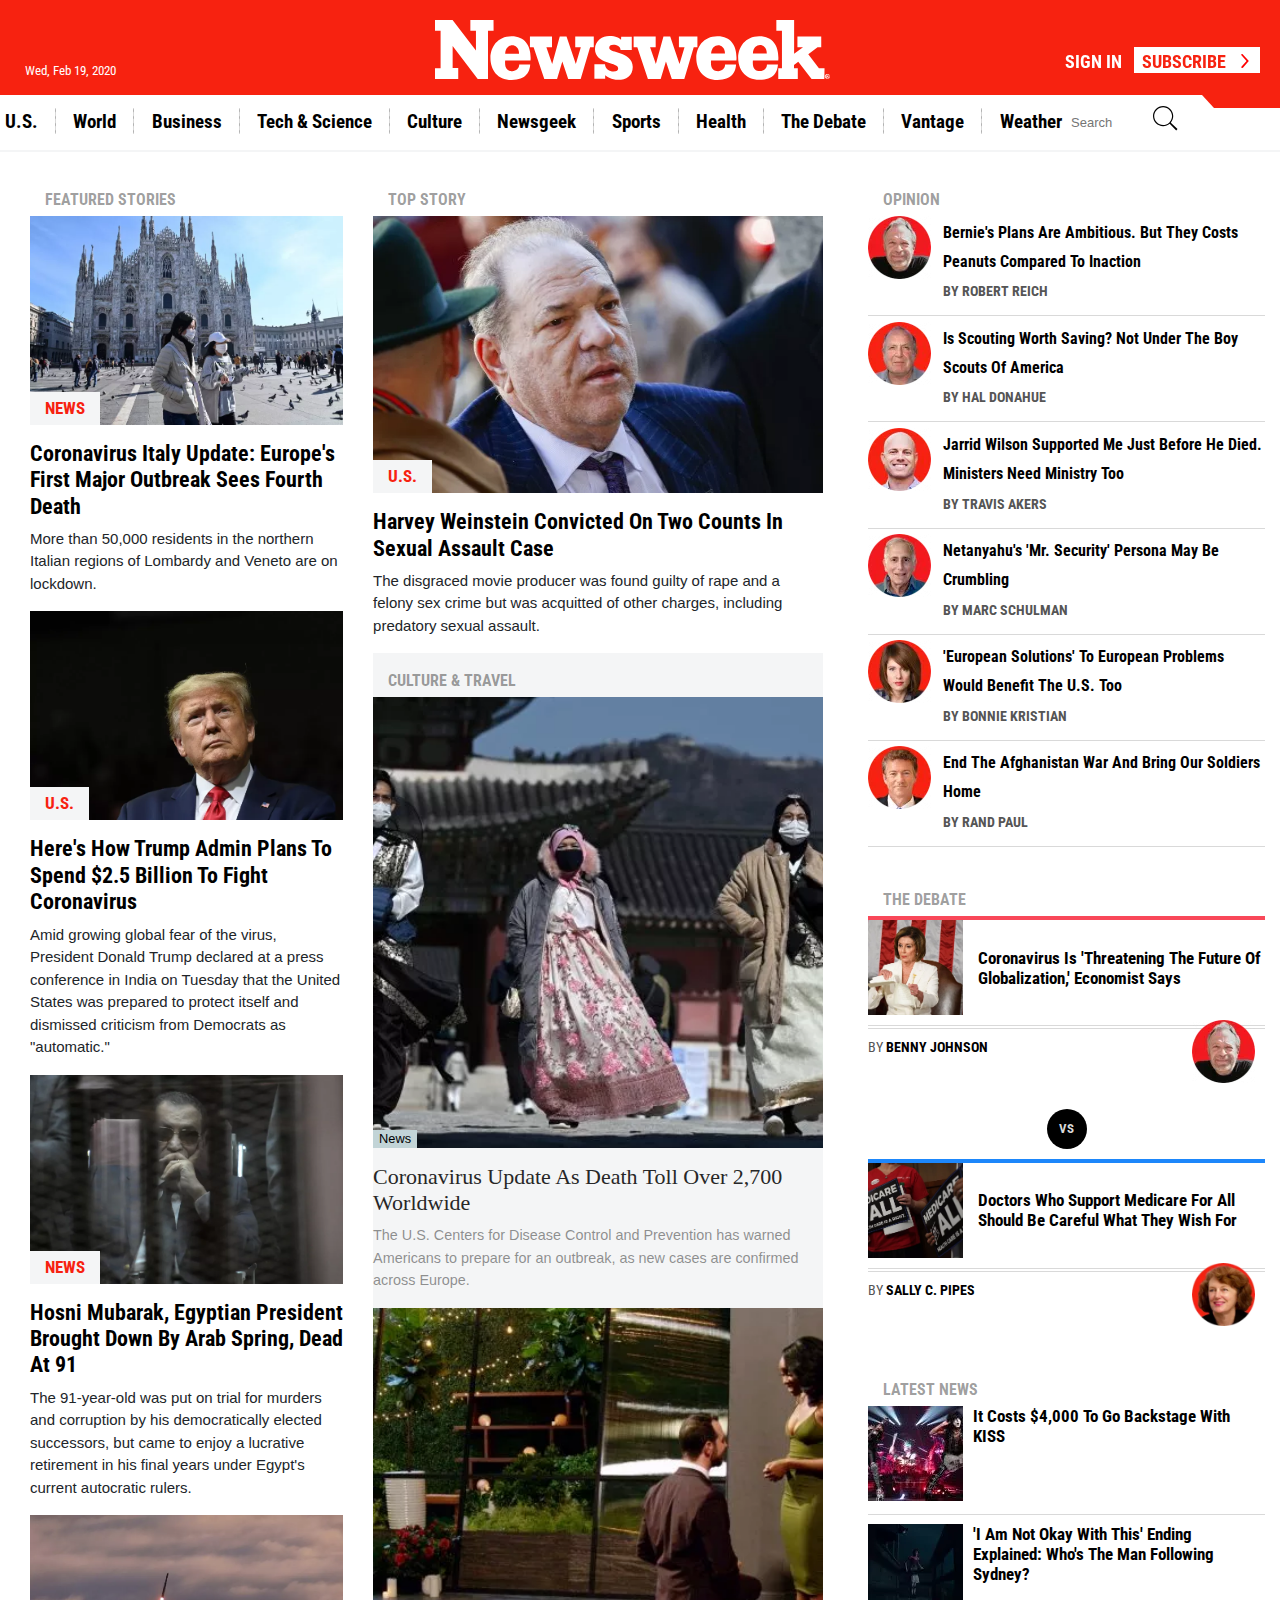
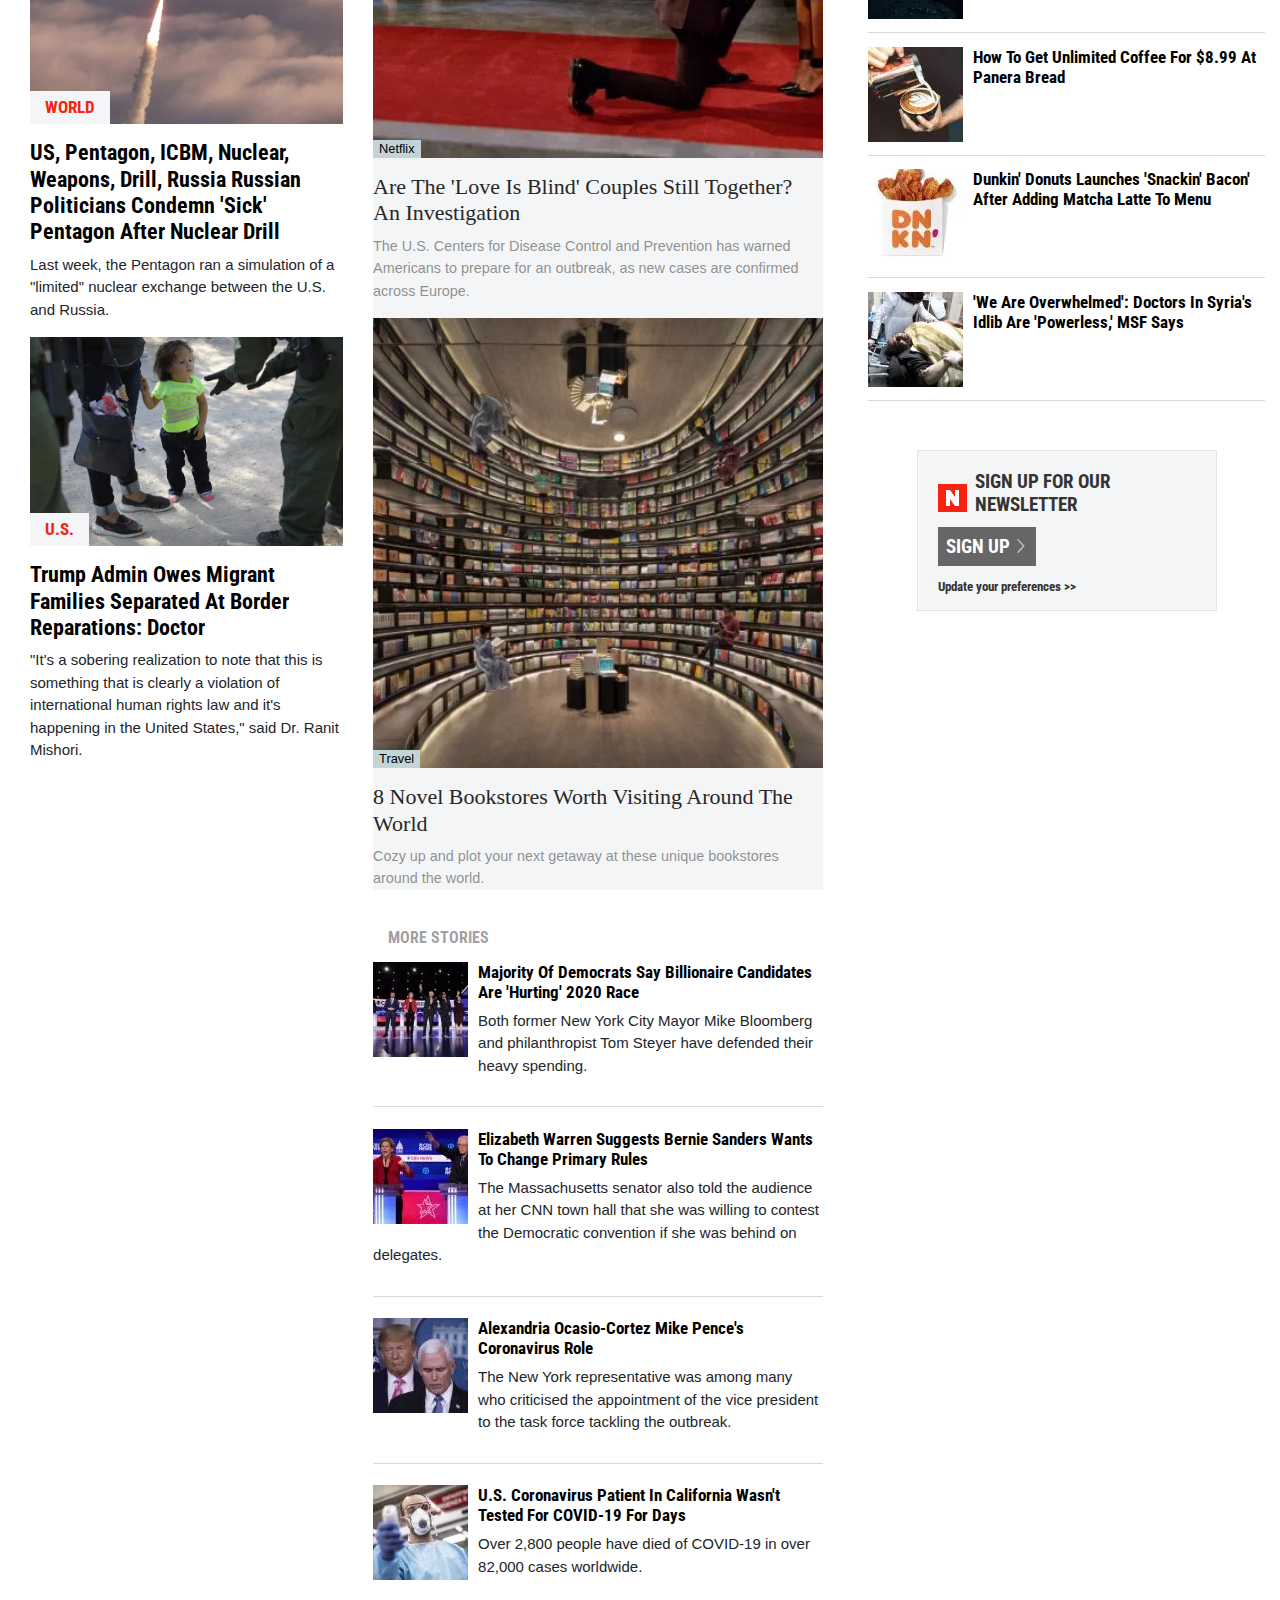
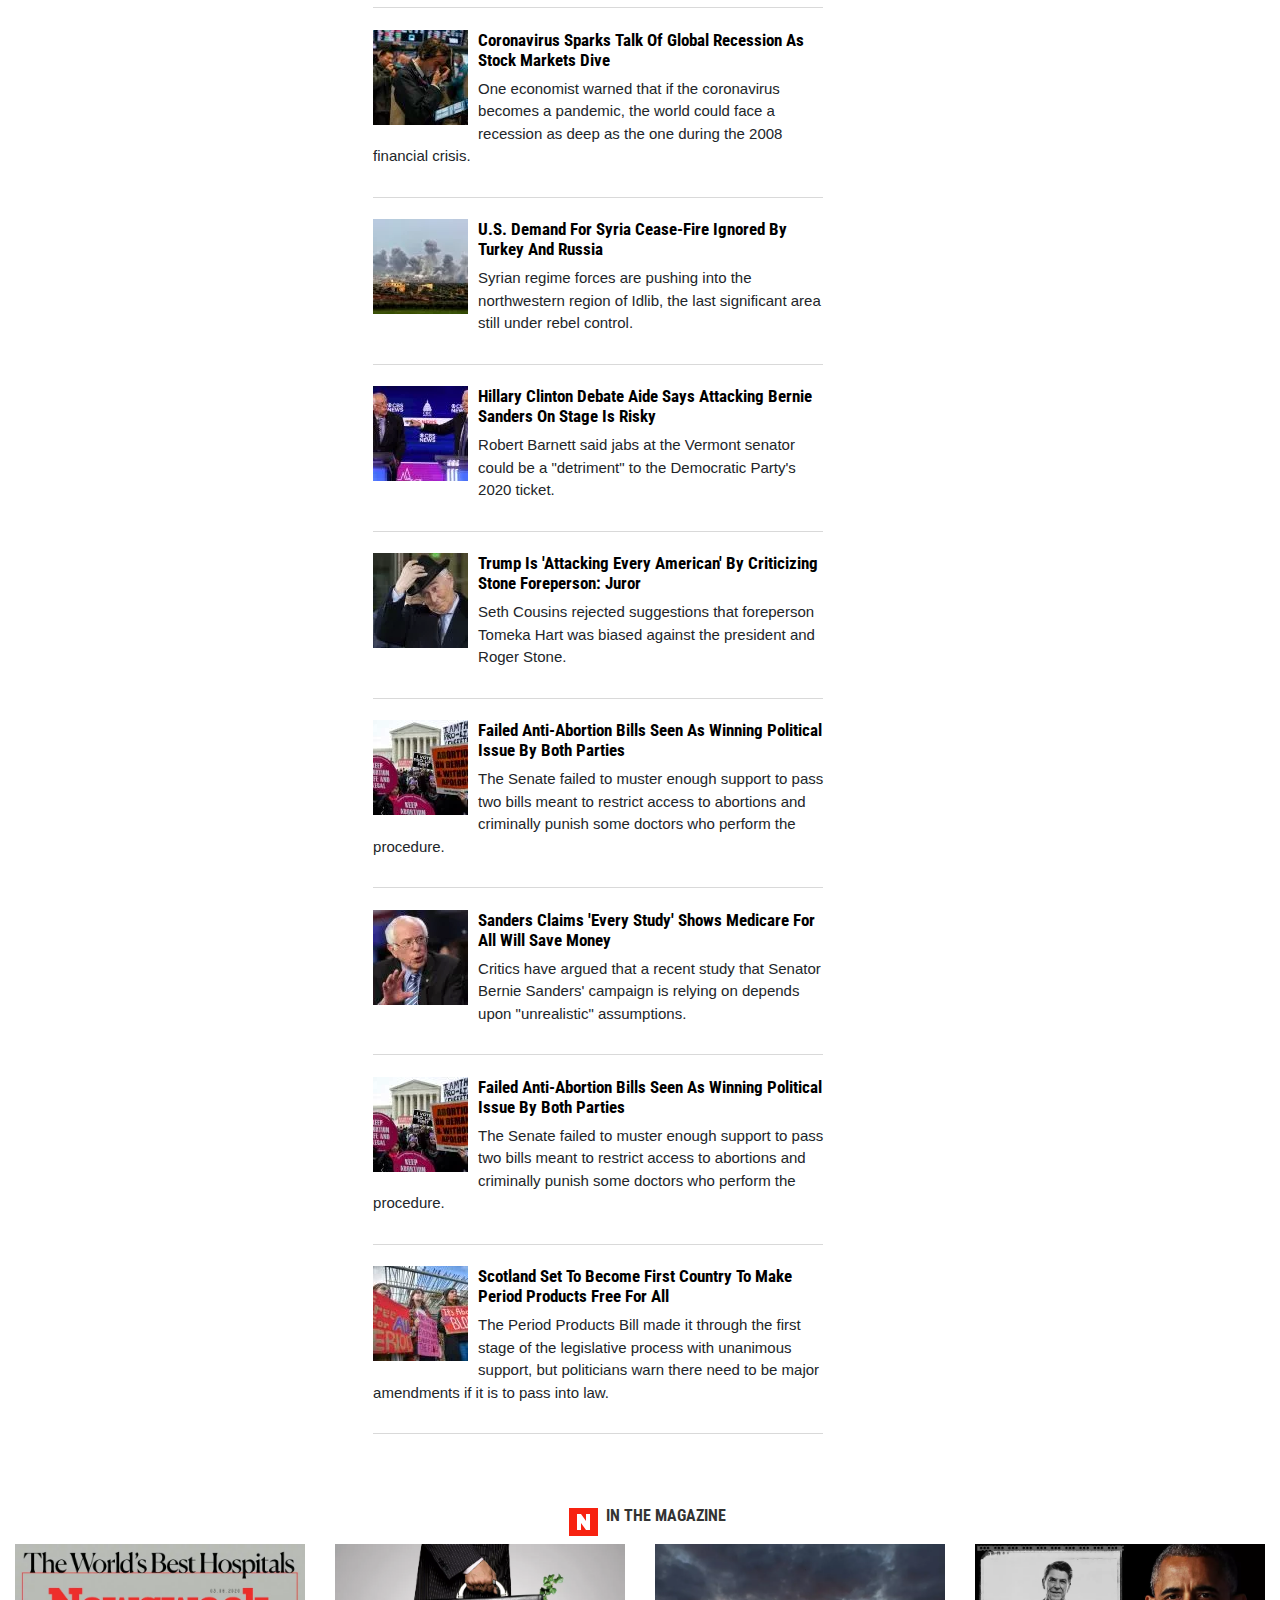
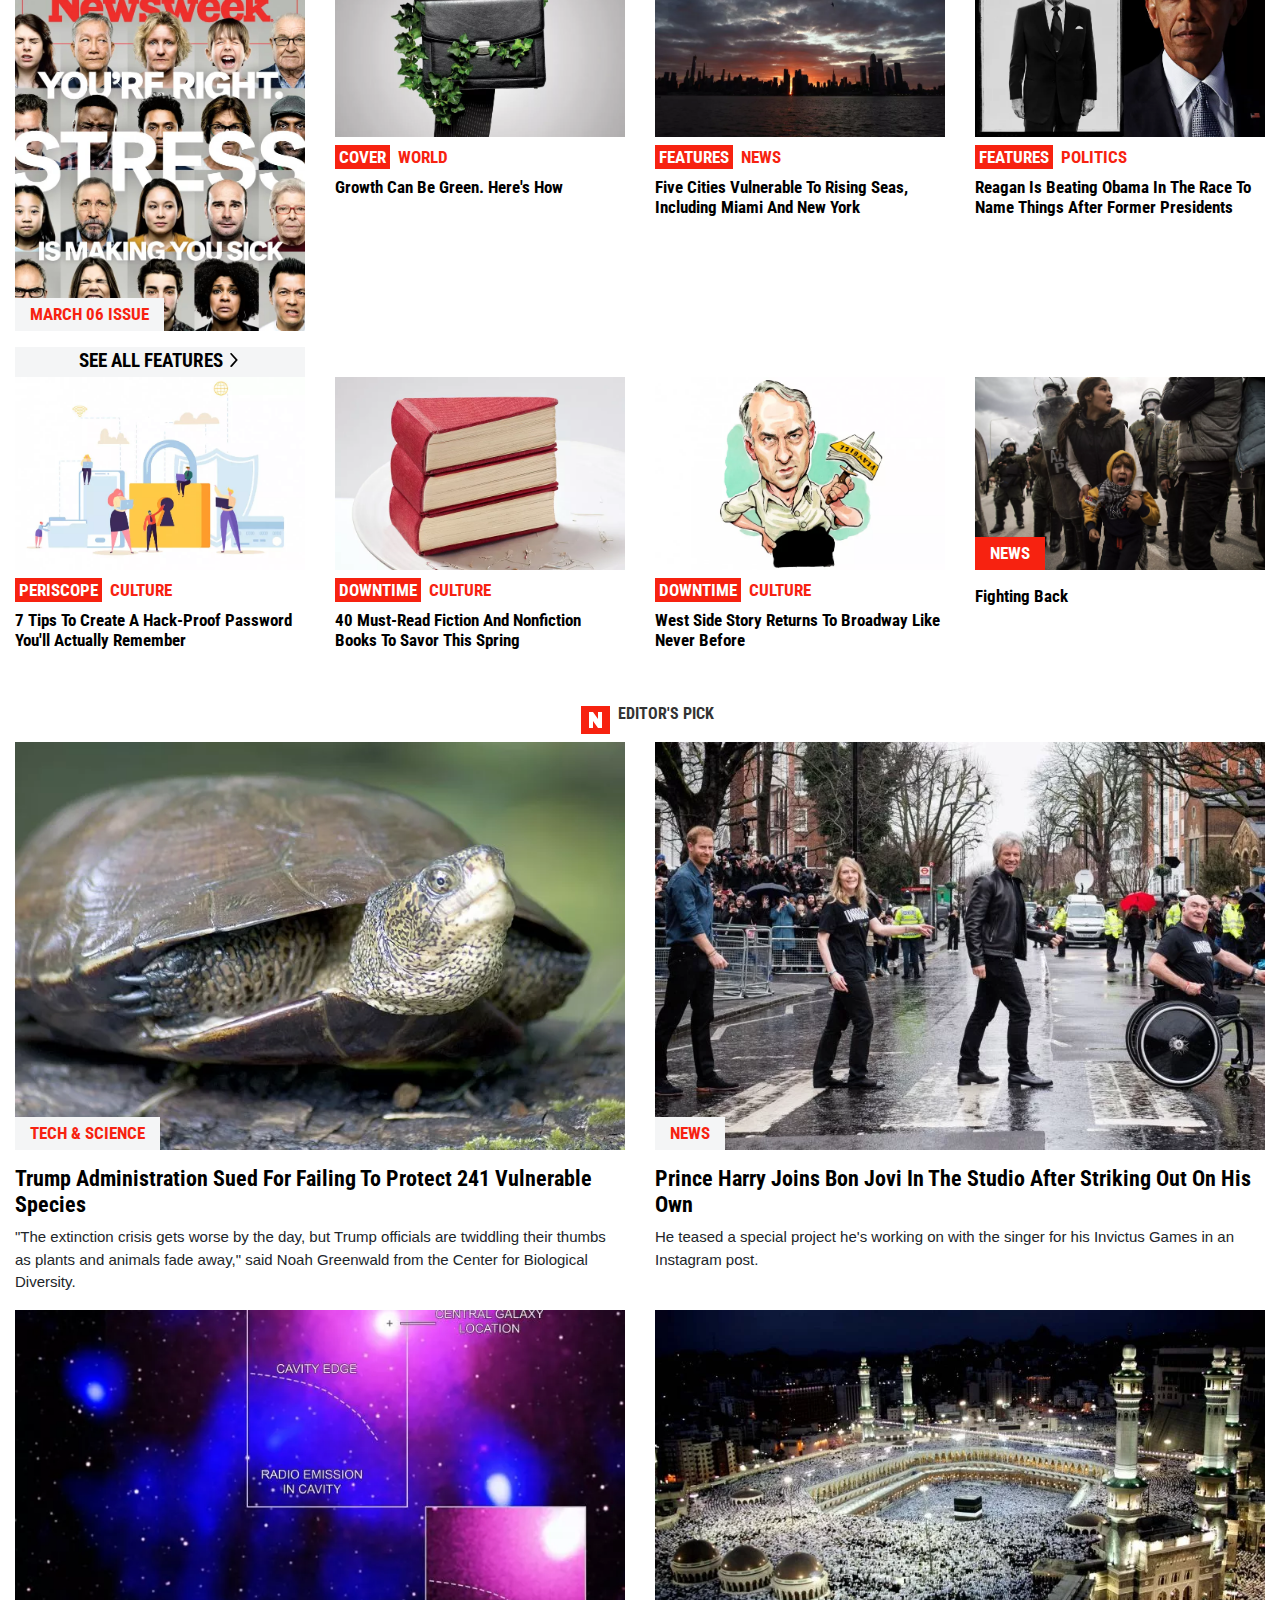
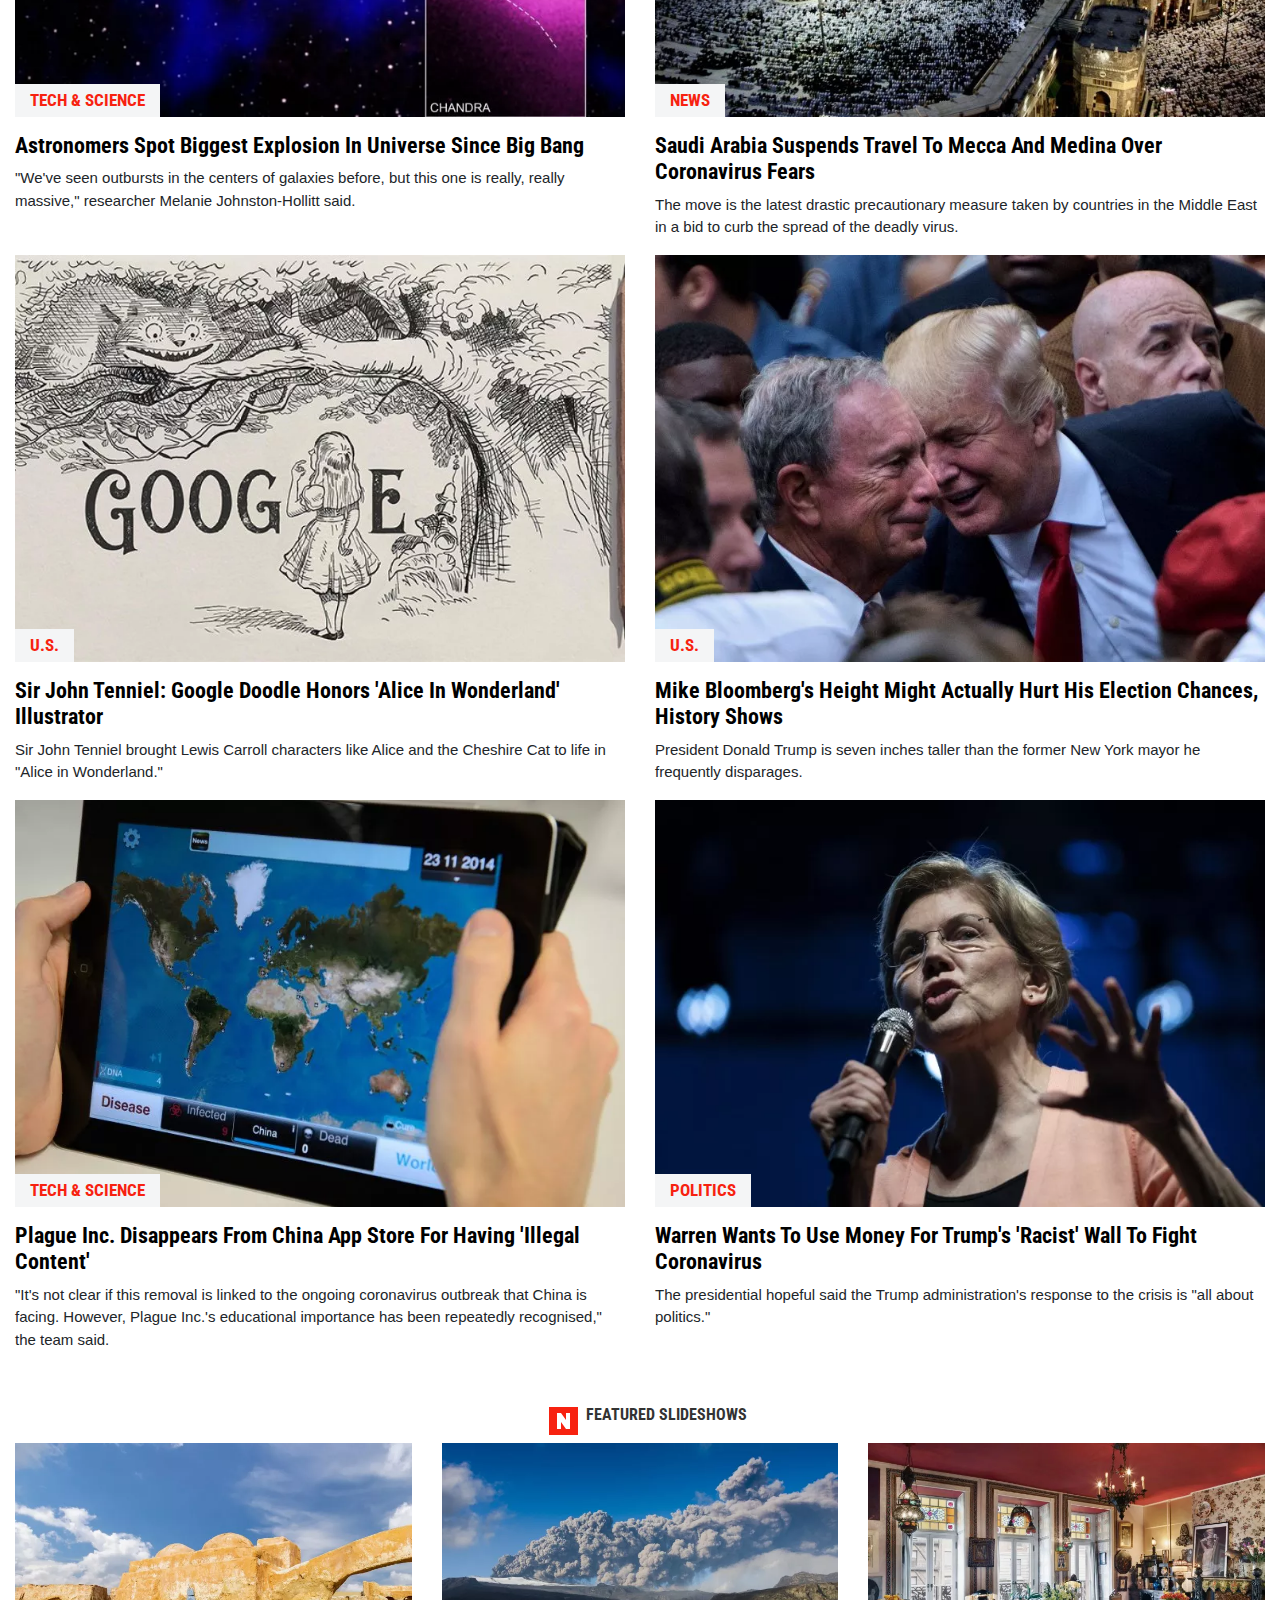
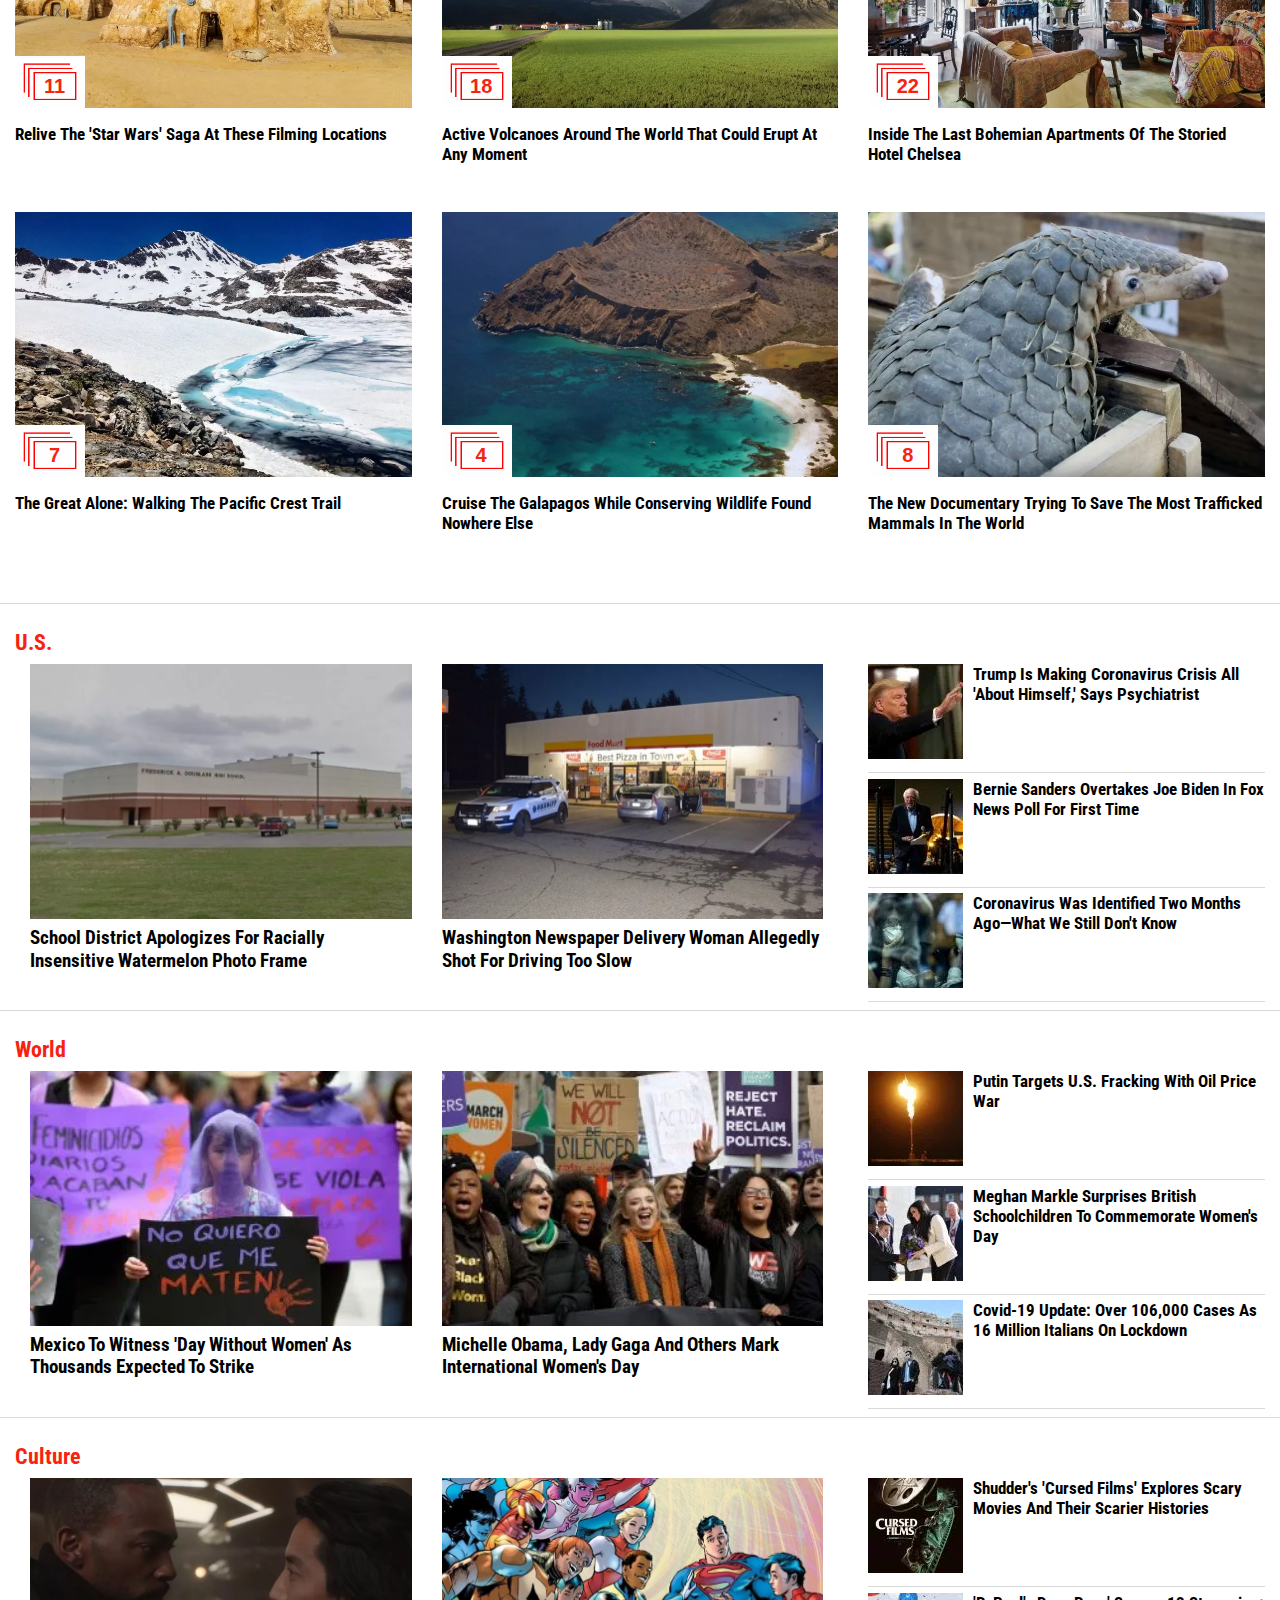
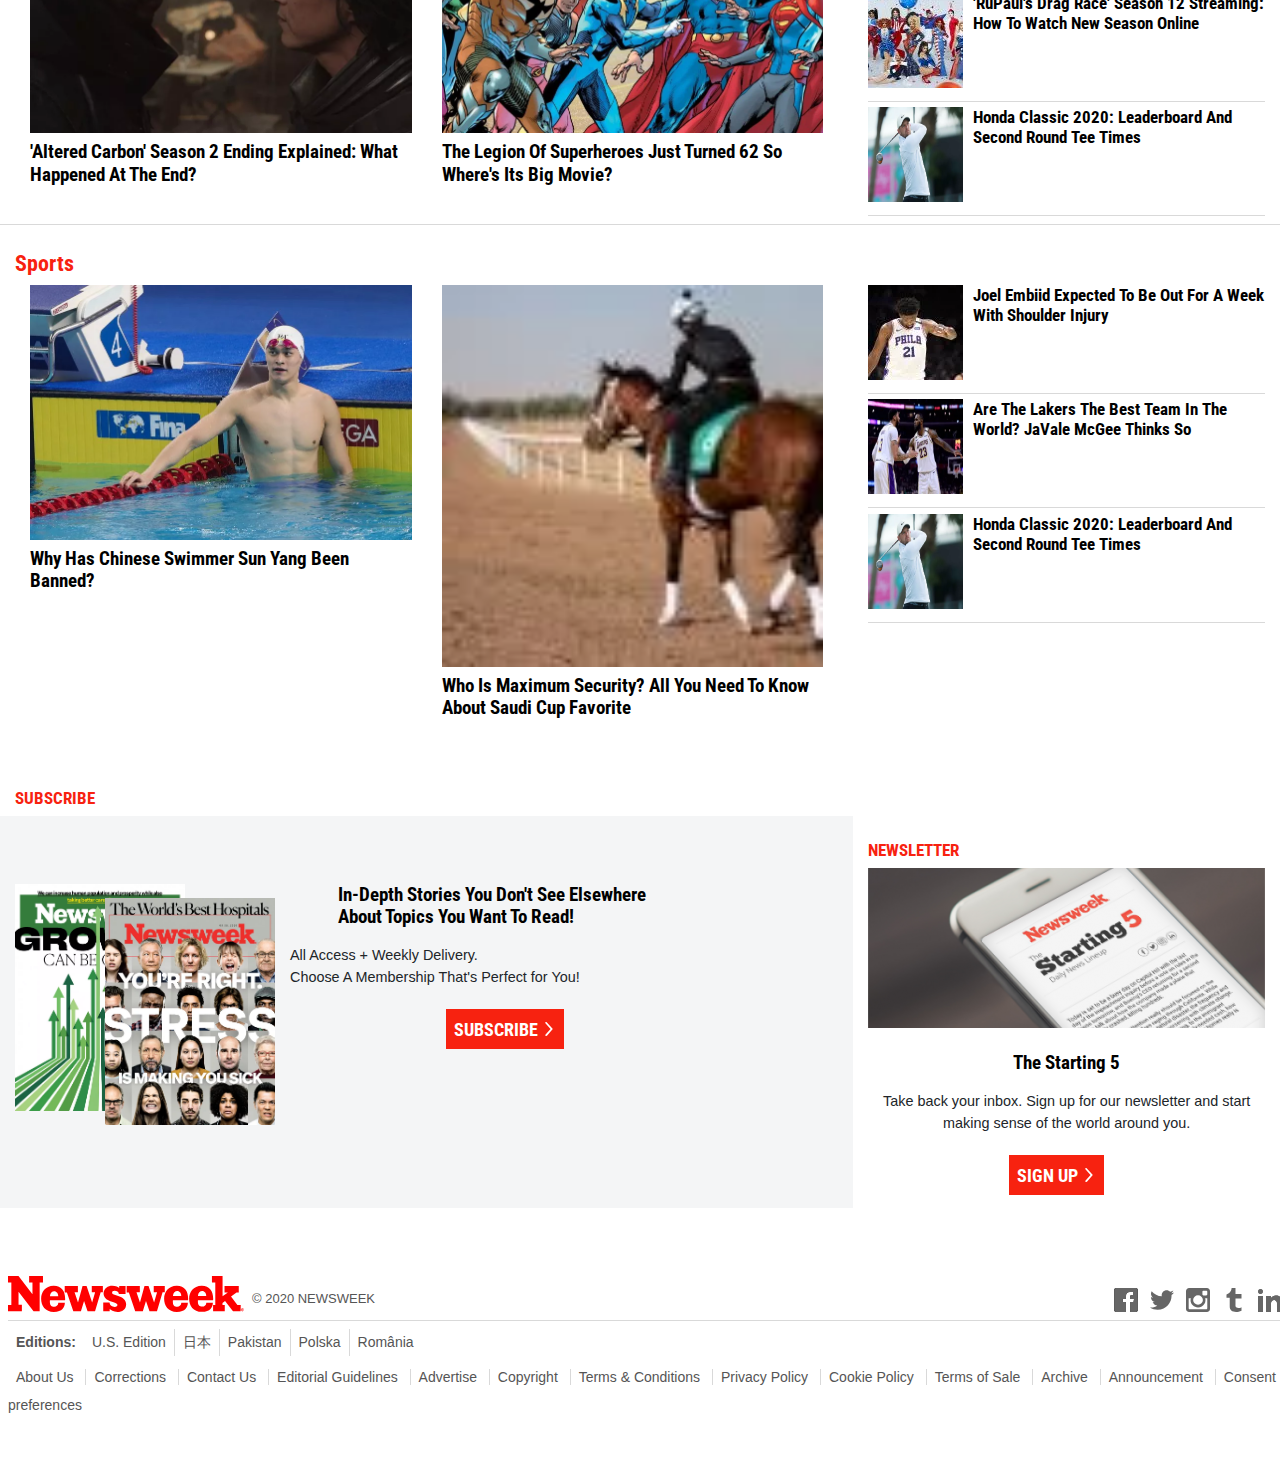
==== index.html @ 1303653c "more layout responsiveness for subscribe" ====
<!DOCTYPE html>
<html lang="en">
	<head>
		<link
			rel="stylesheet"
			href="https://stackpath.bootstrapcdn.com/bootstrap/4.3.1/css/bootstrap.min.css"
			integrity="sha384-ggOyR0iXCbMQv3Xipma34MD+dH/1fQ784/j6cY/iJTQUOhcWr7x9JvoRxT2MZw1T"
			crossorigin="anonymous"
		/>
		<link
			href="https://fonts.googleapis.com/css?family=Lora&display=swap"
			rel="stylesheet"
		/>
		<link
			href="https://fonts.googleapis.com/css?family=Roboto+Condensed:400,700&display=swap"
			rel="stylesheet"
		/>
		<link rel="stylesheet" href="./style.css" />
		<script
			src="https://code.jquery.com/jquery-3.2.1.slim.min.js"
			integrity="sha384-KJ3o2DKtIkvYIK3UENzmM7KCkRr/rE9/Qpg6aAZGJwFDMVNA/GpGFF93hXpG5KkN"
			crossorigin="anonymous"
		></script>
		<script
			src="https://cdnjs.cloudflare.com/ajax/libs/popper.js/1.12.9/umd/popper.min.js"
			integrity="sha384-ApNbgh9B+Y1QKtv3Rn7W3mgPxhU9K/ScQsAP7hUibX39j7fakFPskvXusvfa0b4Q"
			crossorigin="anonymous"
		></script>
		<script
			src="https://maxcdn.bootstrapcdn.com/bootstrap/4.0.0/js/bootstrap.min.js"
			integrity="sha384-JZR6Spejh4U02d8jOt6vLEHfe/JQGiRRSQQxSfFWpi1MquVdAyjUar5+76PVCmYl"
			crossorigin="anonymous"
		></script>
		<link
			rel="stylesheet"
			href="https://use.fontawesome.com/releases/v5.1.0/css/all.css"
			integrity="sha384-lKuwvrZot6UHsBSfcMvOkWwlCMgc0TaWr+30HWe3a4ltaBwTZhyTEggF5tJv8tbt"
			crossorigin="anonymous"
		/>
		<meta charset="UTF-8" />
		<meta name="viewport" content="width=device-width, initial-scale=1.0" />
		<title>Newsweek</title>
	</head>

	<body>
		<div class="wrapper position-relative d-block;">
			<!-- @navbar -->
			<div
				class="header-top container-fluid mx-auto sticky-top bg-red justify-space-between row"
			>
				<!-- Date -->
				<div
					class="date white roboto not-bold align-self-end col-lg-3 d-lg-block"
				>
					Wed, Feb 19, 2020
				</div>
				<!-- Logo -->
				<div
					class="logo-wrapper d-flex pl-0 justify-content-lg-center col-4 col-lg-6"
				>
					<a href="#" class="brand"
						><img class="logo " src="./resources/newsweek-vector-logo.svg"
					/></a>
				</div>
				<!-- @right-buttons-nav-->
				<div
					class="right-buttons-nav title black d-flex align-self-end justify-content-end col-8 col-lg-3"
				>
					<!-- Sign In -->
					<a href="" class="sign-in mr-1 white white-on-hover">Sign In</a>
					<!-- Subscribe -->
					<a href="" class="subscribe red red-on-hover bg-white"
						>Subscribe
						<span class="arrow a-red align-self-center ml-2"></span>
					</a>
					<!-- Hamburger Button -->
					<button
						class="navbar-toggler d-lg-none"
						type="button"
						data-toggle="collapse"
						data-target="#navbarCollapse"
						aria-expanded="false"
						aria-label="Toggle navigation"
					>
						<span class="navbar-toggler-icon" alt="Menu"></span>
					</button>
				</div>
			</div>
			<!-- @header-bottom -->
			<nav
				id="header-bottom"
				class="navbar d-lg-sticky py-2 px-0 navbar-expand-lg "
			>
				<!-- @nav-link -->
				<div
					class="nav-links collapse navbar-collapse ml-auto"
					id="navbarCollapse"
				>
					<form class="search-bar order-lg-2" action="#">
						<input id="search" placeholder="Search" type="search" name="" />
						<label
							class="search-icon align-self-center"
							placeholder="Search"
							for="search"
						></label>
					</form>

					<div
						class="navbar-nav bg-white justify-content-between mt-lg-0 col-10 d-flex "
					>
						<div class="nav-item d-flex">
							<a href="#" class="nav-link black">U.S.</a>
						</div>
						<span class="divisor"></span>
						<div class="nav-item d-flex">
							<a href="#" class="nav-link black">World </a>
						</div>
						<span class="divisor"></span>
						<div class="nav-item d-flex">
							<a href="#" class="nav-link black">Business </a>
						</div>
						<span class="divisor"></span>
						<div class="nav-item d-flex">
							<a href="#" class="nav-link black">Tech & Science </a>
						</div>
						<span class="divisor"></span>
						<div class="nav-item d-flex">
							<a href="#" class="nav-link black">Culture </a>
						</div>
						<span class="divisor"></span>
						<div class="nav-item d-flex">
							<a href="#" class="nav-link black">Newsgeek </a>
						</div>
						<span class="divisor"></span>
						<div class="nav-item d-flex">
							<a href="#" class="nav-link black">Sports </a>
						</div>
						<span class="divisor"></span>
						<div class="nav-item d-flex">
							<a href="#" class="nav-link black">Health </a>
						</div>
						<span class="divisor"></span>
						<div class="nav-item d-flex">
							<a href="#" class="nav-link black">The Debate </a>
						</div>
						<span class="divisor"></span>
						<div class="nav-item d-flex">
							<a href="#" class="nav-link black">Vantage </a>
						</div>
						<span class="divisor"></span>
						<div class="nav-item d-flex">
							<a href="#" class="nav-link black">Weather</a>
						</div>
						<span class="divisor d-lg-none"></span>
					</div>
				</div>
			</nav>

			<!-- @Content -->
			<div class="content-top">
				<div class="row position-relative ">
					<div class="column-A col-md-12 col-lg-8">
						<div class="row row-left">
							<section class="column column-A1 order-2 col-md-7">
								<h1 class="section-name mdGray">Top Story</h1>
								<article class=" position-md-relative">
									<figure class="article-img-wrapper">
										<a href="#">
											<img
												class="article-img"
												src="./resources/harvey-weinstein.webp"
												alt="Harvey convicted"
											/>
											<span class="in- tag red">U.S.</span>
										</a>
									</figure>
									<div class="article-body">
										<a href="#"
											><h5 class="title black und-red-on-hover">
												Harvey Weinstein Convicted on Two Counts in Sexual
												Assault Case
											</h5></a
										>
										<p class="summary">
											The disgraced movie producer was found guilty of rape and
											a felony sex crime but was acquitted of other charges,
											including predatory sexual assault.
										</p>
									</div>
								</article>

								<article class="pd-0 sml-article d-sm-none py-2">
									<a href="#"
										><img
											src="./resources/chinese-children.webp"
											alt="Chinese Children"
											class="article-img-sml"
									/></a>
									<a href="#">
										<h5 class="title und-red-on-hover black title-sml">
											Coronavirus Is 'Threatening the Future of Globalization,'
											Economist Says
										</h5>
									</a>
									<p class="summary">
										Imports to Korea from China have had the biggest fall since
										the Asia financial crisis in 1999, with China's GDP set to
										plummet this year.
									</p>
								</article>
								<!-- @Culture & Travel -->
								<section class="column culture-travel">
									<h1 class="section-name mdGray">Culture & Travel</h1>
									<article class=" order-md-2">
										<figure class="article-img-wrapper">
											<a href="#">
												<img
													class="article-img"
													src="./resources/gyeongbokgung-palace-seoul-south-korea-feb-2020.webp"
												/>
												<span class="in- tag">News</span></a
											>
										</figure>
										<div class="article-body">
											<a href="#">
												<h5 class="title">
													Coronavirus Update as Death Toll Over 2,700 Worldwide
												</h5>
											</a>
											<p class="summary">
												The U.S. Centers for Disease Control and Prevention has
												warned Americans to prepare for an outbreak, as new
												cases are confirmed across Europe.
											</p>
										</div>
									</article>
									<article class=" order-md-2">
										<figure class="article-img-wrapper">
											<a href="#">
												<img
													class="article-img"
													src="./resources/love-blind-netflix.webp"
												/>
												<span class="in- tag">Netflix</span></a
											>
										</figure>
										<div class="article-body">
											<a href="#">
												<h5 class="title">
													Are the 'Love Is Blind' Couples Still Together? An
													Investigation
												</h5>
											</a>
											<p class="summary">
												The U.S. Centers for Disease Control and Prevention has
												warned Americans to prepare for an outbreak, as new
												cases are confirmed across Europe.
											</p>
										</div>
									</article>
									<article class=" order-md-2">
										<figure class="article-img-wrapper">
											<a href="#">
												<img
													class="article-img"
													src="./resources/cul-map-bookstores-banner.webp"
												/>
												<span class="in- tag">Travel</span></a
											>
										</figure>
										<div class="article-body">
											<a href="#">
												<h5 class="title">
													8 Novel Bookstores Worth Visiting Around the World
												</h5>
											</a>
											<p class="summary">
												Cozy up and plot your next getaway at these unique
												bookstores around the world.
											</p>
										</div>
									</article>
								</section>
								<section class="column more-stories">
									<h1 class="section-name mdGray">More Stories</h1>
									<article class="pd-0 sml-article order-md-2 py-2">
										<a href="#"
											><img
												src="./resources/democratic-debate-south-carolina-2020-election.webp"
												alt="Billionaire Candidates"
												class="article-img-sml"
										/></a>
										<a href="#">
											<h5 class="title black und-red-on-hover title-sml">
												Majority Of Democrats Say Billionaire Candidates Are
												'Hurting' 2020 Race
											</h5>
										</a>
										<p class="summary">
											Both former New York City Mayor Mike Bloomberg and
											philanthropist Tom Steyer have defended their heavy
											spending.
										</p>
									</article>
									<article class="pd-0 sml-article order-md-2 py-2">
										<a href="#"
											><img
												src="./resources/sen-elizabeth-warren-bernie-sanders.webp"
												alt="Elizabeth Warren"
												class="article-img-sml"
										/></a>
										<a href="#">
											<h5 class="title black und-red-on-hover title-sml">
												Elizabeth Warren Suggests Bernie Sanders Wants to Change
												Primary Rules
											</h5>
										</a>
										<p class="summary">
											The Massachusetts senator also told the audience at her
											CNN town hall that she was willing to contest the
											Democratic convention if she was behind on delegates.
										</p>
									</article>
									<article class="pd-0 sml-article order-md-2 py-2">
										<a href="#"
											><img
												src="./resources/vice-president-mike-pence-trump.webp"
												alt="Vice president"
												class="article-img-sml"
										/></a>
										<a href="#">
											<h5 class="title black und-red-on-hover title-sml">
												Alexandria Ocasio-Cortez Mike Pence's Coronavirus Role
											</h5>
										</a>
										<p class="summary">
											The New York representative was among many who criticised
											the appointment of the vice president to the task force
											tackling the outbreak.
										</p>
									</article>
									<article class="pd-0 sml-article order-md-2 py-2">
										<a href="#"
											><img
												src="./resources/coronavirus-covid-19-italy-turin-getty.webp"
												alt="Man in mask"
												class="article-img-sml"
										/></a>
										<a href="#">
											<h5 class="title black und-red-on-hover title-sml">
												U.S. Coronavirus Patient in California Wasn't Tested for
												COVID-19 for Days
											</h5>
										</a>
										<p class="summary">
											Over 2,800 people have died of COVID-19 in over 82,000
											cases worldwide.
										</p>
									</article>
									<article class="pd-0 sml-article order-md-2 py-2">
										<a href="#"
											><img
												src="./resources/coronavirus-stock-markets-recession-economy-china-crisis.webp"
												alt="Stock Market"
												class="article-img-sml"
										/></a>
										<a href="#">
											<h5 class="title black und-red-on-hover title-sml">
												Coronavirus Sparks Talk of Global Recession as Stock
												Markets Dive
											</h5>
										</a>
										<p class="summary">
											One economist warned that if the coronavirus becomes a
											pandemic, the world could face a recession as deep as the
											one during the 2008 financial crisis.
										</p>
									</article>
									<article class="pd-0 sml-article order-md-2 py-2">
										<a href="#"
											><img
												src="./resources/idlib-syria-russia-us-turkey-ceasefire.webp"
												alt="Vice president"
												class="article-img-sml"
										/></a>
										<a href="#">
											<h5 class="title black und-red-on-hover title-sml">
												U.S. Demand for Syria Cease-Fire Ignored by Turkey and
												Russia
											</h5>
										</a>
										<p class="summary">
											Syrian regime forces are pushing into the northwestern
											region of Idlib, the last significant area still under
											rebel control.
										</p>
									</article>
									<article class="pd-0 sml-article order-md-2 py-2">
										<a href="#"
											><img
												src="./resources/bernie-sanders-joe-biden-debate.webp"
												alt="Bernie Sanders debate"
												class="article-img-sml"
										/></a>
										<a href="#">
											<h5 class="title black und-red-on-hover title-sml">
												Hillary Clinton Debate Aide Says Attacking Bernie
												Sanders on Stage Is Risky
											</h5>
										</a>
										<p class="summary">
											Robert Barnett said jabs at the Vermont senator could be a
											"detriment" to the Democratic Party's 2020 ticket.
										</p>
									</article>
									<article class="sml-article py-2">
										<a href="#"
											><img
												src="./resources/roger-stone-donald-trump-jury-foreperson.webp"
												alt="Roger Stone"
												class="article-img-sml"
										/></a>
										<a href="#">
											<h5 class="title black und-red-on-hover title-sml">
												Trump Is 'Attacking Every American' by Criticizing Stone
												Foreperson: Juror
											</h5>
										</a>
										<p class="summary">
											Seth Cousins rejected suggestions that foreperson Tomeka
											Hart was biased against the president and Roger Stone.
										</p>
									</article>
									<article class="sml-article order-md-2  py-2">
										<a href="#"
											><img
												src="./resources/abortion-winning-political-issue-democrats-republicans-election.webp"
												alt="Protest"
												class="article-img-sml"
										/></a>
										<a href="#">
											<h5 class="title black und-red-on-hover title-sml">
												Failed Anti-Abortion Bills Seen as Winning Political
												Issue by Both Parties
											</h5>
										</a>
										<p class="summary">
											The Senate failed to muster enough support to pass two
											bills meant to restrict access to abortions and criminally
											punish some doctors who perform the procedure.
										</p>
									</article>
									<article class="sml-article order-md-2  py-2">
										<a href="#"
											><img
												src="./resources/bernie-sanders.webp"
												alt="Bernie Sanders"
												class="article-img-sml"
										/></a>
										<a href="#">
											<h5 class="title black und-red-on-hover title-sml">
												Sanders Claims 'Every Study' Shows Medicare for All Will
												Save Money
											</h5>
										</a>
										<p class="summary">
											Critics have argued that a recent study that Senator
											Bernie Sanders' campaign is relying on depends upon
											"unrealistic" assumptions.
										</p>
									</article>
									<article class="sml-article order-md-2  py-2">
										<a href="#"
											><img
												src="./resources/abortion-winning-political-issue-democrats-republicans-election.webp"
												alt="Protest"
												class="article-img-sml"
										/></a>
										<a href="#">
											<h5 class="title black und-red-on-hover title-sml">
												Failed Anti-Abortion Bills Seen as Winning Political
												Issue by Both Parties
											</h5>
										</a>
										<p class="summary">
											The Senate failed to muster enough support to pass two
											bills meant to restrict access to abortions and criminally
											punish some doctors who perform the procedure.
										</p>
									</article>
									<article class="sml-article order-md-2  py-2">
										<a href="#"
											><img
												src="./resources/supporters-scotlands-period-products-bill.webp"
												alt="Period Products Free"
												class="article-img-sml"
										/></a>
										<a href="#">
											<h5 class="title black und-red-on-hover title-sml">
												Scotland Set to Become First Country to Make Period
												Products Free For All
											</h5>
										</a>
										<p class="summary">
											The Period Products Bill made it through the first stage
											of the legislative process with unanimous support, but
											politicians warn there need to be major amendments if it
											is to pass into law.
										</p>
									</article>
								</section>
							</section>

							<section class="column column-A2 col-md-5 order-1">
								<h1 class="section-name mdGray">Featured Stories</h1>
								<article class="">
									<figure class="article-img-wrapper">
										<a href="#">
											<img
												class="article-img"
												src="./resources/women-piazza-del-duomo-milan-feb-2020.webp"
												alt="Harvey convicted"
											/>
											<span class="in- tag red">News</span></a
										>
									</figure>
									<div class="article-body">
										<a href="#"
											><h5 class="title black und-red-on-hover">
												Coronavirus Italy Update: Europe's First Major Outbreak
												Sees Fourth Death
											</h5></a
										>
										<p class="summary">
											More than 50,000 residents in the northern Italian regions
											of Lombardy and Veneto are on lockdown.
										</p>
									</div>
								</article>
								<article class="">
									<figure class="article-img-wrapper">
										<a href="#">
											<img
												class="article-img"
												src="./resources/donald-trump-emergency-funds-coronavirus-congress.webp"
												alt="Donald Trump Corona"
											/>
											<span class="in- tag red">U.S.</span></a
										>
									</figure>
									<div class="article-body">
										<a href="#">
											<h5 class="title black und-red-on-hover">
												Here's How Trump Admin Plans to Spend $2.5 Billion to
												Fight Coronavirus
											</h5>
										</a>
										<p class="summary">
											Amid growing global fear of the virus, President Donald
											Trump declared at a press conference in India on Tuesday
											that the United States was prepared to protect itself and
											dismissed criticism from Democrats as "automatic."
										</p>
									</div>
								</article>
								<article class="">
									<figure class="article-img-wrapper">
										<a href="#">
											<img
												class="article-img"
												src="./resources/mubarak-cage.webp"
											/>
											<span class="in- tag red">News</span></a
										>
									</figure>
									<div class="article-body">
										<a href="#">
											<h5 class="title black und-red-on-hover">
												Hosni Mubarak, Egyptian President Brought Down by Arab
												Spring, Dead at 91
											</h5>
										</a>
										<p class="summary">
											The 91-year-old was put on trial for murders and
											corruption by his democratically elected successors, but
											came to enjoy a lucrative retirement in his final years
											under Egypt's current autocratic rulers.
										</p>
									</div>
								</article>
								<article class="">
									<figure class="article-img-wrapper">
										<a href="#">
											<img
												class="article-img"
												src="./resources/us-pentagon-icbm-nuclear-weapons-drill-russia.webp"
											/>
											<span class="in- tag red">World</span></a
										>
									</figure>
									<div class="article-body">
										<a href="#">
											<h5 class="title black und-red-on-hover">
												US, Pentagon, ICBM, nuclear, weapons, drill, Russia
												Russian Politicians Condemn 'Sick' Pentagon After
												Nuclear Drill
											</h5>
										</a>
										<p class="summary">
											Last week, the Pentagon ran a simulation of a "limited"
											nuclear exchange between the U.S. and Russia.
										</p>
									</div>
								</article>
								<article class="">
									<figure class="article-img-wrapper">
										<a href="#">
											<img
												class="article-img"
												src="./resources/family-separation.webp"
											/>
											<span class="in- tag red ">U.S.</span></a
										>
									</figure>
									<div class="article-body">
										<a href="#">
											<h5 class="title black und-red-on-hover">
												Trump Admin Owes Migrant Families Separated at Border
												Reparations: Doctor
											</h5>
										</a>
										<p class="summary">
											"It's a sobering realization to note that this is
											something that is clearly a violation of international
											human rights law and it's happening in the United States,"
											said Dr. Ranit Mishori.
										</p>
									</div>
								</article>
								<article class="end-of-section d-lg-none  py-2">
									<a href="#">
										<h5 class="title black red-on-hover title-sml">
											Father and Daughter 'Ripped Apart' After Teen Forced to
											Return to Mexico
										</h5>
									</a>
								</article>
							</section>
						</div>
					</div>
					<div class="column-B col col-md-12 col-lg-4">
						<section class="column opinion-subsec ">
							<h1 class="section-name mdGray">Opinion</h1>
							<article class="opinion  ">
								<span class="opinion-img round-img">
									<a href="#"
										><img
											src="./resources/robert-reich.webp"
											alt="Robert Reich"
										/>
									</a>
								</span>
								<span class="opinion-text">
									<h4>
										<a href="#" class="title black opinion-title red-on-hover">
											Bernie's Plans Are Ambitious. But They Costs Peanuts
											Compared to Inaction
										</a>
									</h4>
									<span class="author">BY ROBERT REICH</span>
								</span>
							</article>
							<article class="opinion order-md-2 ">
								<span class="opinion-img round-img">
									<a href="#"
										><img
											src="./resources/hal-donahue.webp"
											alt="Hal Donahue"/></a
								></span>
								<span class="opinion-text">
									<h4>
										<a class="title black opinion-title red-on-hover" href="#">
											Is Scouting Worth Saving? Not Under the Boy Scouts of
											America
										</a>
									</h4>
									<span class="author">BY HAL DONAHUE</span>
								</span>
							</article>
							<article class="opinion order-md-2 ">
								<span class="opinion-img round-img">
									<a href="#"
										><img
											src="./resources/travis-akers.webp"
											alt="Travis Akers"/></a
								></span>
								<span class="opinion-text">
									<h4>
										<a class="title black opinion-title red-on-hover" href="#">
											Jarrid Wilson Supported Me Just Before He Died. Ministers
											Need Ministry Too
										</a>
									</h4>
									<span class="author">BY TRAVIS AKERS</span>
								</span>
							</article>
							<article class="opinion order-md-2 ">
								<span class="opinion-img round-img"
									><a href="#"
										><img
											src="./resources/marc-schulman.webp"
											alt="MARC SCHULMAN"/></a
								></span>
								<span class="opinion-text">
									<h4>
										<a class="title black opinion-title red-on-hover" href="#">
											Netanyahu's 'Mr. Security' Persona May Be Crumbling
										</a>
									</h4>
									<span class="author">BY MARC SCHULMAN</span>
								</span>
							</article>
							<article class="opinion order-md">
								<span class="opinion-img round-img"
									><a href="#"
										><img
											src="./resources/bonnie-kristian.webp"
											alt="BONNIE KRISTIAN"/></a
								></span>
								<span class="opinion-text">
									<h4>
										<a class="title black opinion-title red-on-hover" href="#">
											'European Solutions' to European Problems Would Benefit
											the U.S. Too
										</a>
									</h4>
									<span class="author">BY BONNIE KRISTIAN</span>
								</span>
							</article>
							<article class="opinion order-md-2 ">
								<span class="opinion-img round-img"
									><a href="#"
										><img src="./resources/rand-paul.webp" alt="RAND PAUL"/></a
								></span>
								<span class="opinion-text">
									<h4>
										<a class="title black opinion-title red-on-hover" href="#">
											End the Afghanistan War and Bring Our Soldiers Home
										</a>
									</h4>
									<span class="author">BY RAND PAUL</span>
								</span>
							</article>
						</section>
						<section class="column the-debate">
							<h1 class="section-name mdGray">The Debate</h1>
							<article class="debate-pink ">
								<div class="article-body">
									<span class="article-img-sml"
										><a href="#">
											<img
												src="./resources/nancy-pelosi-state-union.webp"
												alt="Nancy Pelosi"
											/> </a
									></span>
									<a href="#" class="no-decoration">
										<h5 class="title black title-sml">
											<span>
												Coronavirus Is 'Threatening the Future of
												Globalization,' Economist Says
											</span>
										</h5>
									</a>
								</div>
								<div class="author-debate">
									<div class="gray-line"></div>
									<div class="gray-line mb-2"></div>
									<span class="round-img opinion-img">
										<img
											src="./resources/robert-reich.webp"
											alt="Robert Reich"
										/>
									</span>
									<span class="author roboto gray"
										>BY<span class="bold black"> BENNY JOHNSON</span>
									</span>
								</div>
							</article>
							<div class="debate-vs d-flex">
								<span class="vs-img d-flex round-img"
									><span class="vs roboto bold">VS</span></span
								>
							</div>
							<article class="debate-blue ">
								<div class="article-body">
									<span class="article-img-sml"
										><a href="#">
											<img
												src="./resources/doctors-medicare-all.webp"
												alt="Doctors for all"
											/> </a
									></span>
									<a href="#" class="no-decoration">
										<h5 class="title black title-sml">
											<span>
												Doctors Who Support Medicare for All Should Be Careful
												What They Wish For
											</span>
										</h5>
									</a>
								</div>
								<div class="author-debate">
									<div class="gray-line"></div>
									<div class="gray-line mb-2"></div>
									<span class="round-img opinion-img">
										<img
											src="./resources/sally-pipes.webp"
											alt="SALLY C. PIPES"
										/>
									</span>
									<span class="author roboto gray"
										>BY<span class="bold black"> SALLY C. PIPES</span>
									</span>
								</div>
							</article>
						</section>

						<!-- @Latest News-->
						<section class="column latest-news">
							<h1 class="section-name mdGray">Latest News</h1>
							<article class="sml-article">
								<a href="#"
									><img
										src="./resources/cul-kiss-banner.webp"
										alt="Kiss"
										class="article-img-sml"
								/></a>
								<a href="#">
									<h5 class="title black title-sml red-on-hover">
										It Costs $4,000 to go Backstage with KISS
									</h5>
								</a>
							</article>
							<article class="sml-article  py-1">
								<a href="#"
									><img
										src="./resources/i-am-not-okay-this-ending.webp"
										alt="Man Following Sydney"
										class="article-img-sml"
								/></a>
								<a href="#">
									<h5 class="title black title-sml red-on-hover">
										'I Am Not Okay With This' Ending Explained: Who's the Man
										Following Sydney?
									</h5>
								</a>
							</article>
							<article class="sml-article  py-1">
								<a href="#"
									><img
										src="./resources/coffee-istock.webp"
										alt="Coffee"
										class="article-img-sml"
								/></a>
								<a href="#">
									<h5 class="title black title-sml red-on-hover">
										How to Get Unlimited Coffee for $8.99 at Panera Bread
									</h5>
								</a>
							</article>
							<article class="sml-article  py-1">
								<a href="#"
									><img
										src="./resources/dunkin-snackin-bacon.webp"
										alt="Dunkin Donuts"
										class="article-img-sml"
								/></a>
								<a href="#">
									<h5 class="title black title-sml red-on-hover">
										Dunkin' Donuts Launches 'Snackin' Bacon' After Adding Matcha
										Latte to Menu
									</h5>
								</a>
							</article>
							<article class="sml-article py-1">
								<a href="#"
									><img
										src="./resources/russia-idlib-syria-assault-doctors-hospital-msf.webp"
										alt="overwhelmed"
										class="article-img-sml"
								/></a>
								<a href="#"
									><h5 class="title black title-sml red-on-hover">
										'We Are Overwhelmed': Doctors in Syria's Idlib Are
										'Powerless,' MSF Says
									</h5>
								</a>
							</article>
						</section>
						<section class="column">
							<div class="cta mx-auto">
								<div class="n-title d-flex mb-2">
									<img
										src="./resources/logo-n1.svg"
										alt="n-logo"
										class="n-logo d-flex bg-red mr-2"
									/>
									<h5 class="title title-md blackGray upper">
										Sign up for our Newsletter
									</h5>
								</div>
								<a
									href=""
									class="sign-up title title-md upper white white-on-hover p-2 "
									>Sign up
									<span class="arrow a-gray align-self-center"></span>
								</a>
								<a href="#" class="no-decoration"
									><div class="mt-3 blackGray bold roboto ">
										Update your preferences >>
									</div>
								</a>
							</div>
						</section>
					</div>
				</div>
				<!-- @Other Content-->
				<div>
					<!-- @In the Magazine-->
					<section class="column row in-the-magazine justify-content-center">
						<h1
							class="section-name d-flex justify-content-center blackGray d-block col-12"
						>
							<img
								src="./resources/logo-n1.svg"
								alt="n-logo"
								class="n-logo bg-red mr-2"
							/>In the Magazine
						</h1>
						<article class=" col-md-3 ">
							<figure class="article-img-wrapper">
								<a href="#">
									<img
										class="article-img"
										src="./resources/march-06-2020-cover.webp"
									/>
									<span class="in- tag red">March 06 ISSUE</span></a
								>
							</figure>

							<div class="see-features text-center">
								<a href="" class="title title-md upper black  black-on-hover"
									>See all features
									<span class="arrow a-black align-self-center"></span>
								</a>
							</div>
						</article>

						<article class=" col-md-3 ">
							<figure class="article-img-wrapper">
								<a href="#">
									<img
										class="article-img"
										src="./resources/fea-growth-01.webp"
									/>
								</a>
								<div class="bottom-tags position-relative d-flex">
									<span
										class="out- tag bg-red white upper p-1 ml-0 align-self-center"
										>COVER</span
									><span
										class="out- tag upper bg-white align-self-center red ml-2"
										>World</span
									>
								</div>
								<h5 class="title title-sml black und-red-on-hover">
									Growth Can Be Green. Here's How
								</h5>
							</figure>
						</article>
						<article class=" col-md-3 ">
							<figure class="article-img-wrapper">
								<a href="#">
									<img
										class="article-img"
										src="./resources/new-york-city-manhattanhenge-rising-waiters.webp"
									/>
								</a>
								<div class="bottom-tags position-relative d-flex">
									<span
										class="out- tag bg-red white upper p-1 ml-0 align-self-center"
										>features</span
									><span
										class="out- tag upper bg-white align-self-center red ml-2"
										>news</span
									>
								</div>
								<h5 class="title title-sml black und-red-on-hover">
									Five Cities Vulnerable To Rising Seas, Including Miami and New
									York
								</h5>
							</figure>
						</article>
						<article class=" col-md-3 ">
							<figure class="article-img-wrapper">
								<a href="#">
									<img
										class="article-img"
										src="./resources/fe-presidential-names-01.webp"
									/>
								</a>
								<div class="bottom-tags position-relative d-flex">
									<span
										class="out- tag bg-red white upper p-1 ml-0 align-self-center"
										>features</span
									><span
										class="out- tag upper bg-white align-self-center red ml-2"
										>politics</span
									>
								</div>
								<h5 class="title title-sml black und-red-on-hover">
									Reagan Is Beating Obama in the Race To Name Things After
									Former Presidents
								</h5>
							</figure>
						</article>
						<article class=" col-md-3 ">
							<figure class="article-img-wrapper">
								<a href="#">
									<img
										class="article-img"
										src="./resources/per-passwords-02.webp"
									/>
								</a>
								<div class="bottom-tags position-relative d-flex">
									<span
										class="out- tag bg-red white upper p-1 ml-0 align-self-center"
										>periscope</span
									><span
										class="out- tag upper bg-white align-self-center red ml-2"
										>culture</span
									>
								</div>
								<h5 class="title title-sml black und-red-on-hover">
									7 Tips to Create a Hack-Proof Password You'll Actually
									Remember
								</h5>
							</figure>
						</article>
						<article class=" col-md-3">
							<figure class="article-img-wrapper">
								<a href="#">
									<img
										class="article-img"
										src="./resources/cul-books-01-578945297-banner.webp"
									/>
								</a>
								<div class="bottom-tags position-relative d-flex">
									<span
										class="out- tag bg-red white upper p-1 ml-0 align-self-center"
										>downtime</span
									><span
										class="out- tag upper bg-white align-self-center red ml-2"
										>culture</span
									>
								</div>
								<h5 class="title title-sml black und-red-on-hover">
									40 Must-Read Fiction and Nonfiction Books to Savor This Spring
								</h5>
							</figure>
						</article>
						<article class=" col-md-3">
							<figure class="article-img-wrapper">
								<a href="#">
									<img
										class="article-img"
										src="./resources/cul-ps-ivovanhove-banner.webp"
									/>
								</a>
								<div class="bottom-tags position-relative d-flex">
									<span
										class="out- tag bg-red white upper p-1 ml-0 align-self-center"
										>downtime</span
									><span
										class="out- tag upper bg-white align-self-center red ml-2"
										>culture</span
									>
								</div>
								<h5 class="title title-sml black und-red-on-hover">
									West Side Story Returns to Broadway Like Never Before
								</h5>
							</figure>
						</article>
						<article class=" col-md-3">
							<figure class="article-img-wrapper">
								<a href="#">
									<img
										class="article-img"
										src="./resources/fighting-back.webp"
									/>
									<span class="in- tag bg-red white">News</span>
								</a>
							</figure>
							<h5 class="title title-sml black und-red-on-hover">
								Fighting Back
							</h5>
						</article>
					</section>
					<!-- @Editor's Pick -->
					<section class="column row editors-pick justify-content-center">
						<h1
							class="section-name d-flex justify-content-center blackGray d-block col-12"
						>
							<img
								src="./resources/logo-n1.svg"
								alt="n-logo"
								class="n-logo bg-red mr-2"
							/>Editor's Pick
						</h1>
						<article class="col-md-3 col-lg-6">
							<figure class="article-img-wrapper">
								<a href="#">
									<img
										class="article-img"
										src="./resources/western-pond-turtle.webp"
										alt="Donald Trump Corona"
									/>
									<span class="in- tag red">Tech & Science</span></a
								>
							</figure>
							<div class="article-body">
								<a href="#">
									<h5 class="title black und-red-on-hover">
										Trump Administration Sued for Failing to Protect 241
										Vulnerable Species
									</h5>
								</a>
								<p class="summary">
									"The extinction crisis gets worse by the day, but Trump
									officials are twiddling their thumbs as plants and animals
									fade away," said Noah Greenwald from the Center for Biological
									Diversity.
								</p>
							</div>
						</article>
						<article class="col-md-3 col-lg-6">
							<figure class="article-img-wrapper">
								<a href="#">
									<img
										class="article-img"
										src="./resources/prince-harry-bon-jovi.webp"
										alt="Donald Trump Corona"
									/>
									<span class="in- tag red">News</span></a
								>
							</figure>
							<div class="article-body">
								<a href="#">
									<h5 class="title black und-red-on-hover">
										Prince Harry Joins Bon Jovi in the Studio After Striking Out
										on His Own
									</h5>
								</a>
								<p class="summary">
									He teased a special project he's working on with the singer
									for his Invictus Games in an Instagram post.
								</p>
							</div>
						</article>
						<article class="col-md-3 col-lg-6">
							<figure class="article-img-wrapper">
								<a href="#">
									<img
										class="article-img"
										src="./resources/biggest-explosion-universe.webp"
										alt="Donald Trump Corona"
									/>
									<span class="in- tag red">Tech & Science</span></a
								>
							</figure>
							<div class="article-body">
								<a href="#">
									<h5 class="title black und-red-on-hover">
										Astronomers Spot Biggest Explosion in Universe Since Big
										Bang
									</h5>
								</a>
								<p class="summary">
									"We've seen outbursts in the centers of galaxies before, but
									this one is really, really massive," researcher Melanie
									Johnston-Hollitt said.
								</p>
							</div>
						</article>
						<article class="col-md-3 col-lg-6">
							<figure class="article-img-wrapper">
								<a href="#">
									<img
										class="article-img"
										src="./resources/great-mosque-mecca-saudi-arabia-2005.webp"
										alt="Donald Trump Corona"
									/>
									<span class="in- tag red">News</span></a
								>
							</figure>
							<div class="article-body">
								<a href="#">
									<h5 class="title black und-red-on-hover">
										Saudi Arabia Suspends Travel to Mecca and Medina Over
										Coronavirus Fears
									</h5>
								</a>
								<p class="summary">
									The move is the latest drastic precautionary measure taken by
									countries in the Middle East in a bid to curb the spread of
									the deadly virus.
								</p>
							</div>
						</article>
						<article class="col-md-3 col-lg-6">
							<figure class="article-img-wrapper">
								<a href="#">
									<img
										class="article-img"
										src="./resources/john-tenniel-google-doodle.webp"
										alt="Donald Trump Corona"
									/>
									<span class="in- tag red">u.s.</span></a
								>
							</figure>
							<div class="article-body">
								<a href="#">
									<h5 class="title black und-red-on-hover">
										Sir John Tenniel: Google Doodle Honors 'Alice in Wonderland'
										Illustrator
									</h5>
								</a>
								<p class="summary">
									Sir John Tenniel brought Lewis Carroll characters like Alice
									and the Cheshire Cat to life in "Alice in Wonderland."
								</p>
							</div>
						</article>
						<article class="col-md-3 col-lg-6">
							<figure class="article-img-wrapper">
								<a href="#">
									<img
										class="article-img"
										src="./resources/donald-trump-michael-bloomberg.webp"
										alt="Donald Trump Corona"
									/>
									<span class="in- tag red">u.s.</span></a
								>
							</figure>
							<div class="article-body">
								<a href="#">
									<h5 class="title black und-red-on-hover">
										Mike Bloomberg's Height Might Actually Hurt His Election
										Chances, History Shows
									</h5>
								</a>
								<p class="summary">
									President Donald Trump is seven inches taller than the former
									New York mayor he frequently disparages.
								</p>
							</div>
						</article>
						<article class="col-md-3 col-lg-6">
							<figure class="article-img-wrapper">
								<a href="#">
									<img
										class="article-img"
										src="./resources/plague-inc.webp"
										alt="Donald Trump Corona"
									/>
									<span class="in- tag red">Tech & Science</span></a
								>
							</figure>
							<div class="article-body">
								<a href="#">
									<h5 class="title black und-red-on-hover">
										Plague Inc. Disappears from China App Store for Having
										'Illegal Content'
									</h5>
								</a>
								<p class="summary">
									"It's not clear if this removal is linked to the ongoing
									coronavirus outbreak that China is facing. However, Plague
									Inc.'s educational importance has been repeatedly recognised,"
									the team said.
								</p>
							</div>
						</article>
						<article class="col-md-3 col-lg-6">
							<figure class="article-img-wrapper">
								<a href="#">
									<img
										class="article-img"
										src="./resources/elizabeth-warren-donald-trump-coronavirus-racist-wall.webp"
										alt="Donald Trump Corona"
									/>
									<span class="in- tag red">Politics</span></a
								>
							</figure>
							<div class="article-body">
								<a href="#">
									<h5 class="title black und-red-on-hover">
										Warren Wants to Use Money for Trump's 'Racist' Wall to Fight
										Coronavirus
									</h5>
								</a>
								<p class="summary">
									The presidential hopeful said the Trump administration's
									response to the crisis is "all about politics."
								</p>
							</div>
						</article>
					</section>
					<!-- @Slideshows-->
					<section class="column row feature-slideshows justify-content-center">
						<h1
							class="section-name d-flex justify-content-center blackGray d-block col-12"
						>
							<img
								src="./resources/logo-n1.svg"
								alt="n-logo"
								class="n-logo bg-red mr-2"
							/>Featured Slideshows
						</h1>
						<article class="col-md-4 ">
							<figure class="article-img-wrapper">
								<a href="#">
									<img
										class="article-img"
										src="./resources/tozeur-tunisia.webp"
										alt="Star Wars sets"
									/>
									<span class="in- tag red slide"
										><span class="n-slides bold">11</span></span
									></a
								>
							</figure>
							<div class="article-body mb-5">
								<a href="#">
									<h5 class="title title-sml black und-red-on-hover">
										Relive the 'Star Wars' Saga at These Filming Locations
									</h5>
								</a>
							</div>
						</article>
						<article class="col-md-4 ">
							<figure class="article-img-wrapper">
								<a href="#">
									<img
										class="article-img"
										src="./resources/eyjafjallajokull-iceland.webp"
										alt="Star Wars sets"
									/>
									<span class="in- tag red slide"
										><span class="n-slides bold">18</span></span
									></a
								>
							</figure>
							<div class="article-body mb-5">
								<a href="#">
									<h5 class="title title-sml black und-red-on-hover">
										Active Volcanoes Around the World That Could Erupt at Any
										Moment
									</h5>
								</a>
							</div>
						</article>
						<article class="col-md-4 ">
							<figure class="article-img-wrapper">
								<a href="#">
									<img
										class="article-img"
										src="./resources/lipschutz-living-room-hotel-chelsea.webp"
										alt="Star Wars sets"
									/>
									<span class="in- tag red slide"
										><span class="n-slides bold">22</span></span
									></a
								>
							</figure>
							<div class="article-body mb-5">
								<a href="#">
									<h5 class="title title-sml black und-red-on-hover">
										Inside the Last Bohemian Apartments of the Storied Hotel
										Chelsea
									</h5>
								</a>
							</div>
						</article>
						<article class="col-md-4 ">
							<figure class="article-img-wrapper">
								<a href="#">
									<img
										class="article-img"
										src="./resources/muir-pass-great-alone.webp"
										alt="Star Wars sets"
									/>
									<span class="in- tag red slide"
										><span class="n-slides bold">7</span></span
									></a
								>
							</figure>
							<div class="article-body mb-5">
								<a href="#">
									<h5 class="title title-sml black und-red-on-hover">
										The Great Alone: Walking the Pacific Crest Trail
									</h5>
								</a>
							</div>
						</article>
						<article class="col-md-4 ">
							<figure class="article-img-wrapper">
								<a href="#">
									<img
										class="article-img"
										src="./resources/galapagos-cerro-brujo.webp"
										alt="Galapagos"
									/>
									<span class="in- tag red slide"
										><span class="n-slides bold">4</span></span
									></a
								>
							</figure>
							<div class="article-body mb-5">
								<a href="#">
									<h5 class="title title-sml black und-red-on-hover">
										Cruise the Galapagos While Conserving Wildlife Found Nowhere
										Else
									</h5>
								</a>
							</div>
						</article>
						<article class="col-md-4 ">
							<figure class="article-img-wrapper">
								<a href="#">
									<img
										class="article-img"
										src="./resources/still-2-eop.webp"
										alt="Traffic Mammals"
									/>
									<span class="in- tag red slide"
										><span class="n-slides bold">8</span></span
									></a
								>
							</figure>
							<div class="article-body mb-5">
								<a href="#">
									<h5 class="title title-sml black und-red-on-hover">
										The New Documentary Trying to Save the Most Trafficked
										Mammals in the World
									</h5>
								</a>
							</div>
						</article>
					</section>
					<section class="row">
						<!-- @Categories -->
						<!-- @U.S-->
						<div class="row  ">
							<div class="gray-line"></div>
							<a href="#" class=" d-block col-12 ">
								<h5 class="title red pt-4">U.S.</h5>
							</a>
							<div class="couple-of-articles col-md-8">
								<div class="left row">
									<article class="col-md-6 ">
										<figure class="article-img-wrapper">
											<a href="#">
												<img
													class="article-img mb-2"
													src="./resources/frederick-douglass-high-school.webp"
												/>
											</a>
											<h5 class="title title-md black und-red-on-hover mb-4">
												School District Apologizes for Racially Insensitive
												Watermelon Photo Frame
											</h5>
										</figure>
									</article>

									<article class="col-md-6 ">
										<figure class="article-img-wrapper">
											<a href="#">
												<img
													class="article-img mb-2"
													src="./resources/summit.webp"
												/>
											</a>
											<h5 class="title title-md black und-red-on-hover mb-4">
												Washington Newspaper Delivery Woman Allegedly Shot for
												Driving Too Slow
											</h5>
										</figure>
									</article>
								</div>
							</div>
							<div class="three-side-articles col-md-4">
								<article class="sml-article py-2 py-md-0">
									<a href="#"
										><img
											src="./resources/us-president-donald-trump.webp"
											alt="Trump and Corona"
											class="article-img-sml"
									/></a>
									<a href="#">
										<h5 class="title black und-red-on-hover title-sml">
											Trump Is Making Coronavirus Crisis All 'About Himself,'
											Says Psychiatrist
										</h5>
									</a>
								</article>
								<article class="sml-article py-2 py-md-0">
									<a href="#"
										><img
											src="./resources/bernie-sanders-virginia.webp"
											alt="Bernie Sanders"
											class="article-img-sml"
									/></a>
									<a href="#">
										<h5 class="title black und-red-on-hover title-sml">
											Bernie Sanders Overtakes Joe Biden in Fox News Poll For
											First Time
										</h5>
									</a>
								</article>
								<article class="sml-article  py-2 py-md-0 ">
									<a href="#"
										><img
											src="./resources/coronavirus-covid-19-what-we-dont-know.webp"
											alt="What we don't know about Corona"
											class="article-img-sml"
									/></a>
									<a href="#">
										<h5 class="title black und-red-on-hover title-sml mb-0">
											Coronavirus Was Identified Two Months Ago—What We Still
											Don't Know
										</h5>
									</a>
								</article>
							</div>
						</div>
						<!-- @World -->
						<div class="row  ">
							<div class="gray-line"></div>
							<a href="#" class=" d-block col-12 ">
								<h5 class="title red pt-4">World</h5>
							</a>
							<div class="couple-of-articles col-md-8">
								<div class="left row">
									<article class="col-md-6 ">
										<figure class="article-img-wrapper">
											<a href="#">
												<img
													class="article-img mb-2"
													src="./resources/womens-day-mexico.webp"
												/>
											</a>
											<h5 class="title title-md black und-red-on-hover mb-4">
												Mexico to Witness 'Day Without Women' As Thousands
												Expected to Strike
											</h5>
										</figure>
									</article>

									<article class="col-md-6 ">
										<figure class="article-img-wrapper">
											<a href="#">
												<img
													class="article-img mb-2"
													src="./resources/international-womens-day.webp"
												/>
											</a>
											<h5 class="title title-md black und-red-on-hover mb-4">
												Michelle Obama, Lady Gaga and Others Mark International
												Women's Day
											</h5>
										</figure>
									</article>
								</div>
							</div>
							<div class="three-side-articles col-md-4">
								<article class="sml-article py-2 py-md-0">
									<a href="#"
										><img
											src="./resources/fracking.webp"
											alt="Trump and Corona"
											class="article-img-sml"
									/></a>
									<a href="#">
										<h5 class="title black und-red-on-hover title-sml">
											Putin Targets U.S. Fracking With Oil Price War
										</h5>
									</a>
								</article>
								<article class="sml-article py-2 py-md-0">
									<a href="#"
										><img
											src="./resources/meghan-markle.webp"
											alt="Bernie Sanders"
											class="article-img-sml"
									/></a>
									<a href="#">
										<h5 class="title black und-red-on-hover title-sml">
											Meghan Markle Surprises British Schoolchildren to
											Commemorate Women's Day
										</h5>
									</a>
								</article>
								<article class="sml-article  py-2 py-md-0 ">
									<a href="#"
										><img
											src="./resources/coronavirus-covid19-italy-rome-coliseum-getty.webp"
											alt="What we don't know about Corona"
											class="article-img-sml"
									/></a>
									<a href="#">
										<h5 class="title black und-red-on-hover title-sml mb-0">
											Covid-19 Update: Over 106,000 Cases as 16 Million Italians
											on Lockdown
										</h5>
									</a>
								</article>
							</div>
						</div>
						<!-- @Culture -->
						<div class="row  ">
							<div class="gray-line"></div>
							<a href="#" class=" d-block col-12 ">
								<h5 class="title red pt-4">Culture</h5>
							</a>
							<div class="couple-of-articles col-md-8">
								<div class="left row">
									<article class="col-md-6 ">
										<figure class="article-img-wrapper">
											<a href="#">
												<img
													class="article-img mb-2"
													src="./resources/altered-carbon-season-2-ending-explained.webp"
												/>
											</a>
											<h5 class="title title-md black und-red-on-hover mb-4">
												'Altered Carbon' Season 2 Ending Explained: What
												Happened at The End?
											</h5>
										</figure>
									</article>

									<article class="col-md-6 ">
										<figure class="article-img-wrapper">
											<a href="#">
												<img
													class="article-img mb-2"
													src="./resources/legion-superheroes.webp"
												/>
											</a>
											<h5 class="title title-md black und-red-on-hover mb-4">
												The Legion of Superheroes Just Turned 62 So Where's Its
												Big Movie?
											</h5>
										</figure>
									</article>
								</div>
							</div>
							<div class="three-side-articles col-md-4">
								<article class="sml-article py-2 py-md-0">
									<a href="#"
										><img
											src="./resources/cursed-films.webp"
											alt="Trump and Corona"
											class="article-img-sml"
									/></a>
									<a href="#">
										<h5 class="title black und-red-on-hover title-sml">
											Shudder's 'Cursed Films' Explores Scary Movies and Their
											Scarier Histories
										</h5>
									</a>
								</article>
								<article class="sml-article py-2 py-md-0">
									<a href="#"
										><img
											src="./resources/rupauls-drag-race-season-12-watch-online.webp"
											alt="Bernie Sanders"
											class="article-img-sml"
									/></a>
									<a href="#">
										<h5 class="title black und-red-on-hover title-sml">
											'RuPaul's Drag Race' Season 12 Streaming: How To Watch New
											Season Online
										</h5>
									</a>
								</article>
								<article class="sml-article  py-2 py-md-0 ">
									<a href="#"
										><img
											src="./resources/tom-lewis-pga-tour.webp"
											alt="What we don't know about Corona"
											class="article-img-sml"
									/></a>
									<a href="#">
										<h5 class="title black und-red-on-hover title-sml mb-0">
											Honda Classic 2020: Leaderboard and Second Round Tee Times
										</h5>
									</a>
								</article>
							</div>
						</div>

						<!-- @Sports -->
						<div class="row  ">
							<div class="gray-line"></div>
							<a href="#" class=" d-block col-12 ">
								<h5 class="title red pt-4">Sports</h5>
							</a>
							<div class="couple-of-articles col-md-8">
								<div class="left row">
									<article class="col-md-6 ">
										<figure class="article-img-wrapper">
											<a href="#">
												<img
													class="article-img mb-2"
													src="./resources/sun-yang-china.webp"
												/>
											</a>
											<h5 class="title title-md black und-red-on-hover mb-4">
												Why Has Chinese Swimmer Sun Yang Been Banned?
											</h5>
										</figure>
									</article>

									<article class="col-md-6 ">
										<figure class="article-img-wrapper">
											<a href="#">
												<img
													class="article-img mb-2"
													src="./resources/saudi-cup-horse-racing.webp"
												/>
											</a>
											<h5 class="title title-md black und-red-on-hover mb-4">
												Who Is Maximum Security? All You Need to Know About
												Saudi Cup Favorite
											</h5>
										</figure>
									</article>
								</div>
							</div>
							<div class="three-side-articles col-md-4">
								<article class="sml-article py-2 py-md-0">
									<a href="#"
										><img
											src="./resources/joel-embiid-philadelphia-76ers.webp"
											alt="Trump and Corona"
											class="article-img-sml"
									/></a>
									<a href="#">
										<h5 class="title black und-red-on-hover title-sml">
											Joel Embiid Expected to Be out for a Week with Shoulder
											Injury
										</h5>
									</a>
								</article>
								<article class="sml-article py-2 py-md-0">
									<a href="#"
										><img
											src="./resources/lebron-james-anthony-davis-los-angeles-lakers.webp"
											alt="Bernie Sanders"
											class="article-img-sml"
									/></a>
									<a href="#">
										<h5 class="title black und-red-on-hover title-sml">
											Are the Lakers the Best Team in the World? JaVale McGee
											Thinks So
										</h5>
									</a>
								</article>
								<article class="sml-article  py-2 py-md-0 ">
									<a href="#"
										><img
											src="./resources/tom-lewis-pga-tour.webp"
											alt="What we don't know about Corona"
											class="article-img-sml"
									/></a>
									<a href="#">
										<h5 class="title black und-red-on-hover title-sml mb-0">
											Honda Classic 2020: Leaderboard and Second Round Tee Times
										</h5>
									</a>
								</article>
							</div>
						</div>
					</section>
					<!-- @Subscribe -->
					<section class="column subscribe&newsletter row">
						<div class="section-title col-12">
							<a href="#">
								<h5
									class="title title-sml upper red pt-4 d-block justify-self-start "
								>
									Subscribe
								</h5>
							</a>
						</div>
						<div class="subscribe$news-wrapper d-flex row">
							<div
								class="subscribe-wrapper col-12 col-md-8 bg-lightBlueGray justify-content-center justify-content-md-between align-content-center "
							>
								<div class="subscribe-row row">
									<div class="issues row">
										<div
											class="last-issues position-relative mx-auto mx-md-0 mb-3 c"
										>
											<div class="issue position-absolute last-issue">
												<a href=""
													><img
														src="./resources/february-21-28-2020-cover.webp"
														alt="February Issue"
														class="issue"
												/></a>
											</div>
											<div class="issue position-absolute current-issue">
												<a href=""
													><img
														src="./resources/march-06-2020-cover.webp"
														alt="February Issue"
														class="issue"
												/></a>
											</div>
										</div>
										<div
											class="subscribe-text align-items-md-between col-12 col-lg-7"
										>
											<h5
												class="in-depth title d-block position-relative title-md black black-on-hover text-center text-md-left px-5"
											>
												In-depth Stories You Don't See Elsewhere About Topics
												You Want to Read!
											</h5>
											<p class="offer-descript text-center text-md-left py-2">
												All Access + Weekly Delivery.<br />
												Choose A Membership That's Perfect for You!
											</p>
											<div class="btn-block d-flex justify-content-center ">
												<a
													href=""
													class="subscribe sub-btn white white-on-hover bg-red bg-red-on-hover p-2"
													>Subscribe
													<span class="arrow a-white align-self-center "></span>
												</a>
											</div>
										</div>
									</div>
								</div>
							</div>
							<!-- @Newsletter -->
							<div class="news-wrapper col-12 col-md-4">
								<div class="newsletter">
									<a href="#">
										<h5 class="title title-sml upper red pt-4 ">Newsletter</h5>
									</a>

									<div class=" justify-content-center">
										<div class="starting-page">
											<a href=""
												><img
													src="./resources/starting5-homepage.png"
													alt="February Issue"
													class="starting-page"
											/></a>
										</div>
									</div>

									<h5
										class="in-depth title d-block position-relative title-md black black-on-hover text-center px-5 mt-4"
									>
										The Starting 5
									</h5>
									<p class="offer-descript text-center py-2">
										Take back your inbox. Sign up for our newsletter and start
										making sense of the world around you.
									</p>
									<div class="btn-block d-flex justify-content-center ">
										<a
											href=""
											class="subscribe sub-btn white white-on-hover bg-red bg-red-on-hover p-2"
											>Sign Up
											<span class="arrow a-white align-self-center "></span>
										</a>
									</div>
								</div>
							</div>
						</div>
					</section>
				</div>
				<footer class="column ml-2 py-5">
					<div
						class="footer-top d-flex flex-column flex-md-row justify-content-md-between"
					>
						<div class="logo-copyright d-flex flex-column flex-md-row">
							<a href="#"
								><img
									src="./resources/newsweek-vector-logo-red.svg"
									alt="Logo bottom"
									class="logo-bottom mr-2 mb-2"
							/></a>

							<div
								class="copyright align-self-end justify-items-md-end upper gray mb-2"
							>
								© 2020 Newsweek
							</div>
						</div>

						<div class="social-wrapper align-self-md-end mb-2 ">
							<div class="social d-flex">
								<a class="icon facebook" href="#"></a>
								<a class="icon twitter" href="#"></a>
								<a class="icon instagram" href="#"></a>
								<a class="icon tumblr" href="#"></a>
								<a class="icon linkedin" href="#"></a>
							</div>
						</div>
					</div>
					<div class="footer-bottom row d-flex ">
						<span class="gray link-sml px-2 my-2 bold no-border"
							>Editions:</span
						>
						<div class="countries d-flex">
							<span class="link-sml px-2 my-2 sml-link-border">
								<a class="gray black-on-hover" href="#">
									U.S. Edition
								</a>
							</span>
							<span class="link-sml px-2 my-2 sml-link-border">
								<a class="gray black-on-hover" href="#">
									日本
								</a>
							</span>
							<span class="link-sml px-2 my-2 sml-link-border">
								<a class="gray black-on-hover" href="#">
									Pakistan
								</a>
							</span>
							<span class="link-sml px-2 my-2 sml-link-border">
								<a class="gray black-on-hover" href="#">
									Polska
								</a>
							</span>
							<span class="link-sml px-2 my-2 no-border">
								<a class="gray black-on-hover" href="#">
									România
								</a></span
							>
						</div>

						<div class="bottom-links ">
							<span class="link-sml px-2 my-2 sml-link-border">
								<a class="gray black-on-hover" href="#">
									About Us
								</a>
							</span>
							<span class="link-sml px-2 my-2 sml-link-border">
								<a class="gray black-on-hover" href="#">
									Corrections
								</a>
							</span>
							<span class="link-sml px-2 my-2 sml-link-border">
								<a class="gray black-on-hover" href="#">
									Contact Us
								</a>
							</span>
							<span class="link-sml px-2 my-2 sml-link-border">
								<a class="gray black-on-hover" href="#">
									Editorial Guidelines
								</a>
							</span>
							<span class="link-sml px-2 my-2 sml-link-border">
								<a class="gray black-on-hover" href="#">
									Advertise
								</a>
							</span>
							<span class="link-sml px-2 my-2 sml-link-border">
								<a class="gray black-on-hover" href="#"> Copyright </a>
							</span>
							<span class="link-sml px-2 my-2 sml-link-border">
								<a class="gray black-on-hover" href="#"> Terms & Conditions </a>
							</span>
							<span class="link-sml px-2 my-2 sml-link-border">
								<a class="gray black-on-hover" href="#"> Privacy Policy</a>
							</span>
							<span class="link-sml px-2 my-2 sml-link-border">
								<a class="gray black-on-hover" href="#"> Cookie Policy </a>
							</span>
							<span class="link-sml px-2 my-2 sml-link-border">
								<a class="gray black-on-hover" href="#">
									Terms of Sale
								</a>
							</span>
							<span class="link-sml px-2 my-2 sml-link-border">
								<a class="gray black-on-hover" href="#">
									Archive
								</a>
							</span>
							<span class="link-sml px-2 my-2 sml-link-border">
								<a class="gray black-on-hover" href="#"> Announcement </a>
							</span>
							<span class="link-sml px-2 my-2">
								<a class="gray black-on-hover" href="#">
									Consent preferences
								</a>
							</span>
						</div>
					</div>
				</footer>
			</div>
		</div>
	</body>
</html>
---- style.css ----
:root {
	--color-red: #f72210;
	--in-tag: bold 17px/16px "Roboto Condensed", sans-serif;
	--roboto: "Roboto Condensed", sans-serif;
	--lora: "Lora", serif;
	--lightGray: #d9d9d9;
	--lightBlueGray: #f4f5f6;
	--mediumGray: rgba(3, 3, 3, 0.4);
	--darkGray: #555555;
	--blackGray: #333;
	--gray: rgb(85, 85, 85);
}

body {
	height: 1500px;
	background-color: var(--lightBlueGray);
	font-size: 13px;
	overflow-x: hidden;
}

h5 {
	font-size: 22px;
}

img {
	max-width: 686px;
	width: 100%;
	height: auto;
}

a:hover {
	text-decoration: none;
}

.gray-line {
	position: relative;
	height: 1px;
	background-color: var(--lightGray);
	width: 100%;
	margin: 2px 0;
}

.no-decoration {
	text-decoration: none;
}

.wrapper {
	margin: 0 auto;
	max-width: 1310px;
}

.navbar-expand-lg .navbar-nav .nav-link {
	padding: 0;
}

.navbar-nav {
	max-height: 46px;
	padding: 5px;
}

.navbar-toggler-icon {
	right: -15px;
	top: -15px;
	width: 74px;
	height: 50px;
	padding: 20px;
	background-image: url(./resources/menu.svg);
	background-position: center;
	background-size: 30px 30px;
	opacity: 0.6;
}

.navbar-toggler:focus,
input:focus {
	outline: none;
	border: none;
}

.title,
.tag {
	font-family: var(--roboto);
	font-weight: 700;
}

.bottom-tags {
	width: 100%;
	height: 40px;
}

.author {
	font-size: 0.9rem;
}

.row {
	margin: 0;
}

.header-top {
	padding: 15px;
	height: 50px;
}

.nav-links {
	max-width: 205px;
}

.date {
	display: none;
}

.title,
.nav-item {
	text-transform: capitalize;
}

.nav-link {
	font-size: 1.2rem;
	font-family: var(--roboto);
	font-weight: 700;
	max-width: 135px;
	padding-top: 0;
	padding-bottom: 0;
}

.brand {
	width: 131px;
	height: 20px;
	flex-shrink: 0;
}

.logo {
	width: 100%;
	height: 100%;
	object-fit: contain;
}

.right-buttons-nav {
	padding-right: 30px;
}

.arrow-right {
	width: 14px;
	height: 14px;
	align-self: center;
	margin-left: 10px;
}

.nav-item:hover {
	background-color: black;
}

.arrow,
.divisor {
	width: 14px;
	height: 14px;
	background-size: 14px 14px;
	background-position: center;
}

.arrow {
	display: inline-block;
	width: 14px;
	height: 14px;
	background-size: 14px 14px;
	background-position: center;
}

.a-red {
	background-image: url(./resources/chevronRed.svg);
}

.a-gray {
	background-image: url(./resources/chevronGray.svg);
}

.a-black {
	background-image: url(./resources/chevronBlack.svg);
}

.a-white {
	background-image: url(./resources/chevronWhite.svg);
}

.divisor {
	width: 14px;
	height: 14px;
	background-image: url(./resources/chevronGray.svg);
	background-size: 14px 14px;
	background-position: center;
	display: inline-block;
	z-index: 2;
}

.subscribe {
	height: 26px;
}

.subscribe:hover {
	background-color: white;
}

.sign-up {
	background-color: rgb(102, 102, 102);
	height: 26px;
}

.see-features {
	width: 100%;
	height: 30px;
	background-color: var(--lightBlueGray);
}

.sign-up:hover {
	background-color: #999;
}

.sign-in,
.subscribe {
	padding: 2px 8px;
	top: -3px;
	right: 10px;
	text-transform: uppercase;
	font-family: var(--roboto);
	font-weight: 700;
	font-size: 1.1rem;
}

.nav-item:hover .divisor {
	background-image: url(./resources/chevronRed.svg);
}

.sign-in:hover,
.subscribe:hover,
.culture-travel a,
.opinion-title:hover {
	text-decoration: none;
}

.opinion-title {
	font-size: 1rem;
}

.news-logo {
	height: 20px;
}

.section-name {
	font: bold 16px/16px "Roboto Condensed", sans-serif;
	text-transform: uppercase;
	margin-left: 15px;
}

article {
	border: none;
}

.article-img-wrapper {
	object-fit: cover;
}

.opinion::after,
.sml-article::after {
	display: inline-block;
	content: "";
	border-top: 1px solid var(--lightGray);
	width: 100%;
	justify-content: center;
}

.sml-article {
	margin: 0;
	min-height: 95px;
	position: relative;
	display: block;
}

.sml-article::before,
.end-of-section::before {
	clear: both;
	margin-bottom: 10px;
}

.sml-article img {
	width: 95px;
	height: 95px;
	margin-right: 10px;
	float: left;
}

.title-sml {
	font-size: 17px;
	line-height: 20px;
}

.title-md {
	font-size: 19px;
}

.upper {
	text-transform: uppercase;
}

.column {
	width: 100%;
	background-color: white;
	border-bottom: 1px solid var(--lightGray);
	margin-bottom: 20px;
	padding-top: 20px;
	justify-content: center;
}

#header-bottom {
	margin-bottom: 0;
}

.tag {
	text-transform: uppercase;
	font: var(--in-tag);
	z-index: 5;
}

.slide {
	position: relative;
	width: 70px;
	height: 52px;
	background-position: center;
	background-size: 70px 52px;
	background-image: url(./resources/icon-slideshows-nw.png);
}

.n-slides {
	position: absolute;
	width: 25px;
	height: 15px;
	text-align: center;
	font-family: Arial, Helvetica, sans-serif;
	right: 18px;
	bottom: 15px;
	font-size: 20px;
}

.in- {
	position: absolute;
	padding: 8px 15px 9px;
	bottom: 0;
	left: 0;
	background-color: var(--lightBlueGray);
}

.opinion {
	width: 100%;
}

.debate-pink .article-body {
	border-top: 4px solid #f94859;
}

.debate-blue .article-body {
	border-top: 4px solid #1d87fb;
}

.author-debate {
	padding-bottom: 40px;
}

.debate-vs {
	height: 60px;
	width: 100%;
	justify-content: center;
}

.vs-img {
	width: 40px;
	height: 40px;
	align-self: center;
	background-color: black;
	color: var(--lightGray);
	justify-content: center;
}

.vs {
	align-self: center;
}

.the-debate .article-img-sml {
	position: absolute;
	width: 95px;
	height: 95px;
}

.the-debate .title {
	display: inline-flex;
	height: 95px;
	margin-left: 110px;
	align-items: center;
}

.culture-travel {
	background-color: var(--lightBlueGray);
}

.culture-travel .title {
	font-weight: 400;
	font-family: --lora;
	color: #272727;
}

.culture-travel p {
	font-family: "Helvetica Neue", Helvetica, sans-serif;
	font-size: 0.9rem;
	line-height: 1.4rem;
	color: rgba(39, 39, 39, 0.5);
}

.culture-travel .tag {
	font-family: "Helvetica Neue", Helvetica, sans-serif;
	font-weight: 400;
	font-size: 0.8rem;
	text-transform: capitalize;
	padding: 1px 6px;
	color: black;
	background-color: #c2d4d7;
}

.opinion span {
	font-family: var(--roboto);
	font-size: 14px;
	text-transform: uppercase;
	color: var(--darkGray);
	font-weight: 700;
}

.opinion-text {
	display: inline-block;
	height: 100%;
	margin-left: 75px;
}

.latest-news a:hover {
	text-decoration: none;
}

.cta {
	height: 161px;
	width: 300px;
	padding: 20px;
	background-color: var(--lightBlueGray);
	border: 1px solid #e5e5e5;
}

.n-logo {
	align-self: center;
	width: 29px;
	height: 28px;
}

.last-issues {
	position: relative;
	width: 260px;
	height: 241px;
}

.issue {
	width: 170px;
	height: 227px;
}

.last-issue {
	z-index: 3;
	top: 0;
	left: 0;
}

.current-issue {
	z-index: 4;
	bottom: 0;
	right: 0;
}

.issue-covers {
	height: 280px;
	width: 100%;
}

.offer-descript {
	font-size: 0.9rem;
}

.btn-block {
	height: 50px;
}

.sub-btn {
	height: 40px;
}

.starting-page {
	width: 100%;
	height: 160px;
	object-fit: cover;
}

.logo-bottom {
	width: 236px;
	height: 36px;
}

.icon {
	width: 26px;
	height: 24px;
	background-size: 26px 24px;
	background-position: center;
	background-repeat: no-repeat;
	margin: 0 5px;
}

.facebook {
	background-image: url(./resources/facebook-gray.svg);
}

.facebook:hover {
	background-image: url(./resources/facebook.svg);
}

.twitter {
	background-image: url(./resources/twitter-gray.svg);
}

.twitter:hover {
	background-image: url(./resources/twitter.svg);
}

.instagram {
	background-image: url(./resources/instagram-gray.svg);
}

.instagram:hover {
	background-image: url(./resources/instagram.svg);
}

.tumblr {
	background-image: url(./resources/tumblr-gray.svg);
}

.tumblr:hover {
	background-image: url(./resources/tumblr.svg);
}

.linkedin {
	background-image: url(./resources/linkedin-gray.svg);
}

.linkedin:hover {
	background-image: url(./resources/linkedin.svg);
}

.footer-top,
.footer-bottom {
	width: 100%;
	align-self: stretch;
	flex-shrink: 0;
	line-height: 1.7rem;
}

.footer-top {
	border-bottom: 1px solid var(--lightGray);
}

.opinion-img {
	width: 63px;
	height: 63px;
}


/* MODIFIERS */

.bold {
	font-weight: 700;
}

.link-sml {
	font-size: 14px;
	font-family: Arial, Helvetica, sans-serif;
}

.gray {
	color: var(--gray);
}

.round-img {
	position: absolute;
	border-radius: 100%;
}

.bg-lightBlueGray {
	background-color: var(--lightBlueGray);
}

.bg-black {
	background-color: black;
}

.bg-red {
	background-color: var(--color-red);
}

.bg-red-on-hover:hover {
	background-color: #de1f0e;
}

.bg-white {
	background-color: white;
}

.blackGray {
	color: var(--blackGray);
}

.mdGray {
	color: var(--mediumGray);
}

.roboto {
	font-family: var(--roboto);
}

.absolute,
.in-,
.navbar-toggler-icon {
	position: absolute;
}

.no-border {
	border: none;
}

.relative,
.sign-in,
.subscribe,
.brand,
.article-img-wrapper,
.author-debate {
	position: relative;
}

.white,
.white-on-hover:hover,
.nav-item:hover .nav-link {
	color: white;
}

.black,
.black-on-hover:hover {
	color: black;
}

.red,
.red-on-hover:hover {
	color: var(--color-red);
}

.author-debate .round-img {
	right: 10px;
	top: -5px;
}
.und-red-on-hover:hover {
	text-decoration: underline;
	text-decoration-color: var(--color-red);
}

@media only screen and (min-width: 768px) {
	.summary {
		font-size: 15px;
	}

	.wrapper {
		background-color: white;
	}

	.column {
		border: none;
	}

	.sml-link-border {
		border-right: 1px solid var(--lightGray);
	}
	.no-border {
		border: none;
	}
}

@media only screen and (min-width: 992px) {
	.brand {
		width: 395px;
		height: 60px;
	}

	nav {
		width: 100%;
		border-bottom: 2px solid var(--lightBlueGray);
	}

	.nav-item:hover {
		background-color: transparent;
	}

	.nav-item:hover .nav-link {
		color: var(--color-red);
	}

	form {
		height: 28px;
	}

	input {
		border: none;
		height: 100%;
		z-index: 3;
	}

	.nav-item,
	.divisor {
		/* margin: 0 auto; */
		white-space: nowrap;
	}

	#search {
		width: 84px;
	}

	.search-bar {
		display: inline-flex;
		position: absolute;
		right: 102px;
	}

	.search-bar:focus {
		width: 1200px;
	}

	.nav-links {
		max-width: 100%;
	}

	.search-icon {
		width: 25px;
		height: 25px;
		background-image: url(./resources/icon-search-glass.svg);
		background-size: 25px 25px;
		background-position: center;
	}

	.right-buttons-nav {
		padding-right: 0;
	}

	.divisor {
		display: inline-block;
		height: 26px;
		width: 1px;
		background-color: var(--lightGray);
	}

	.header-top::after {
		position: absolute;
		content: "";
		background-color: var(--color-red);
		width: 78px;
		display: block;
		bottom: -13px;
		right: 0px;
		border-top: 13px solid var(--color-red);
		border-left: 12px solid white;
	}

	.header-top {
		height: 95px;
		padding: 20px 10px 15px;
		justify-content: flex-start;
	}

	#header-bottom {
		margin-bottom: 20px;
	}
}
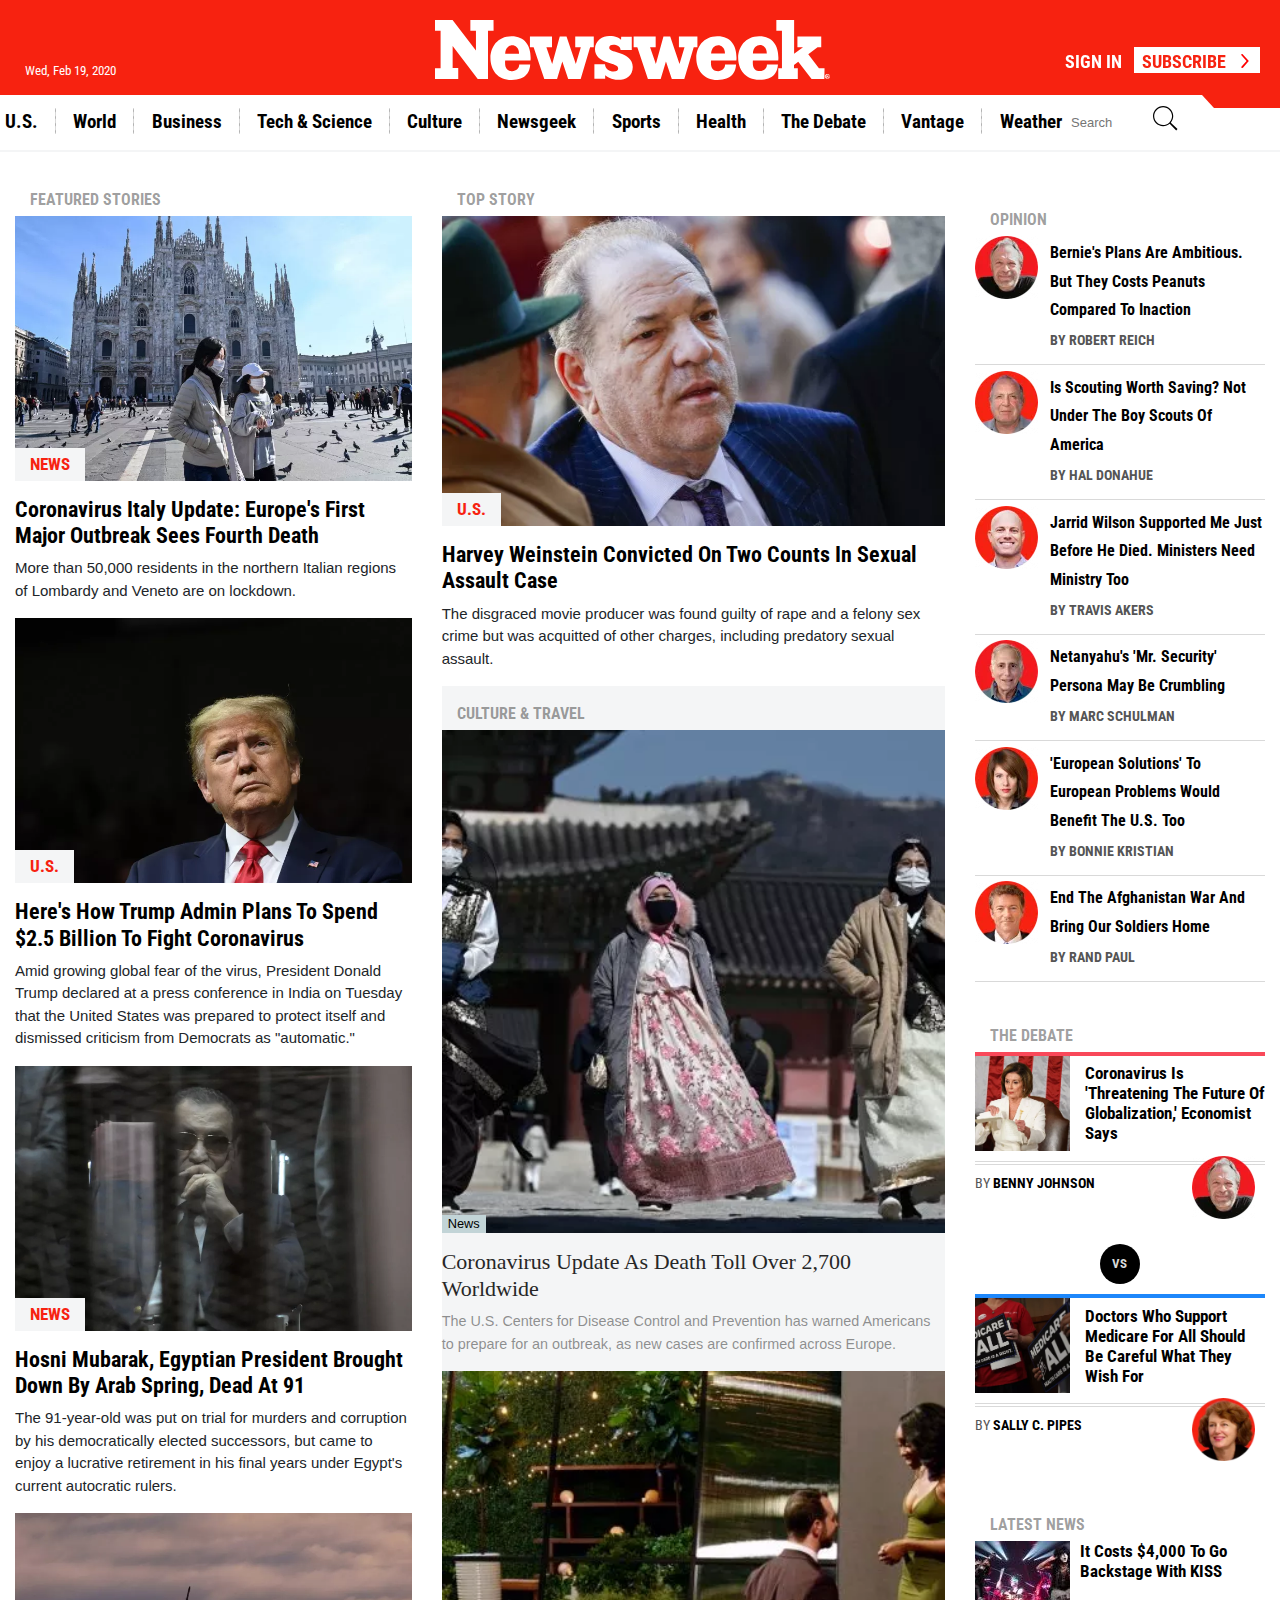
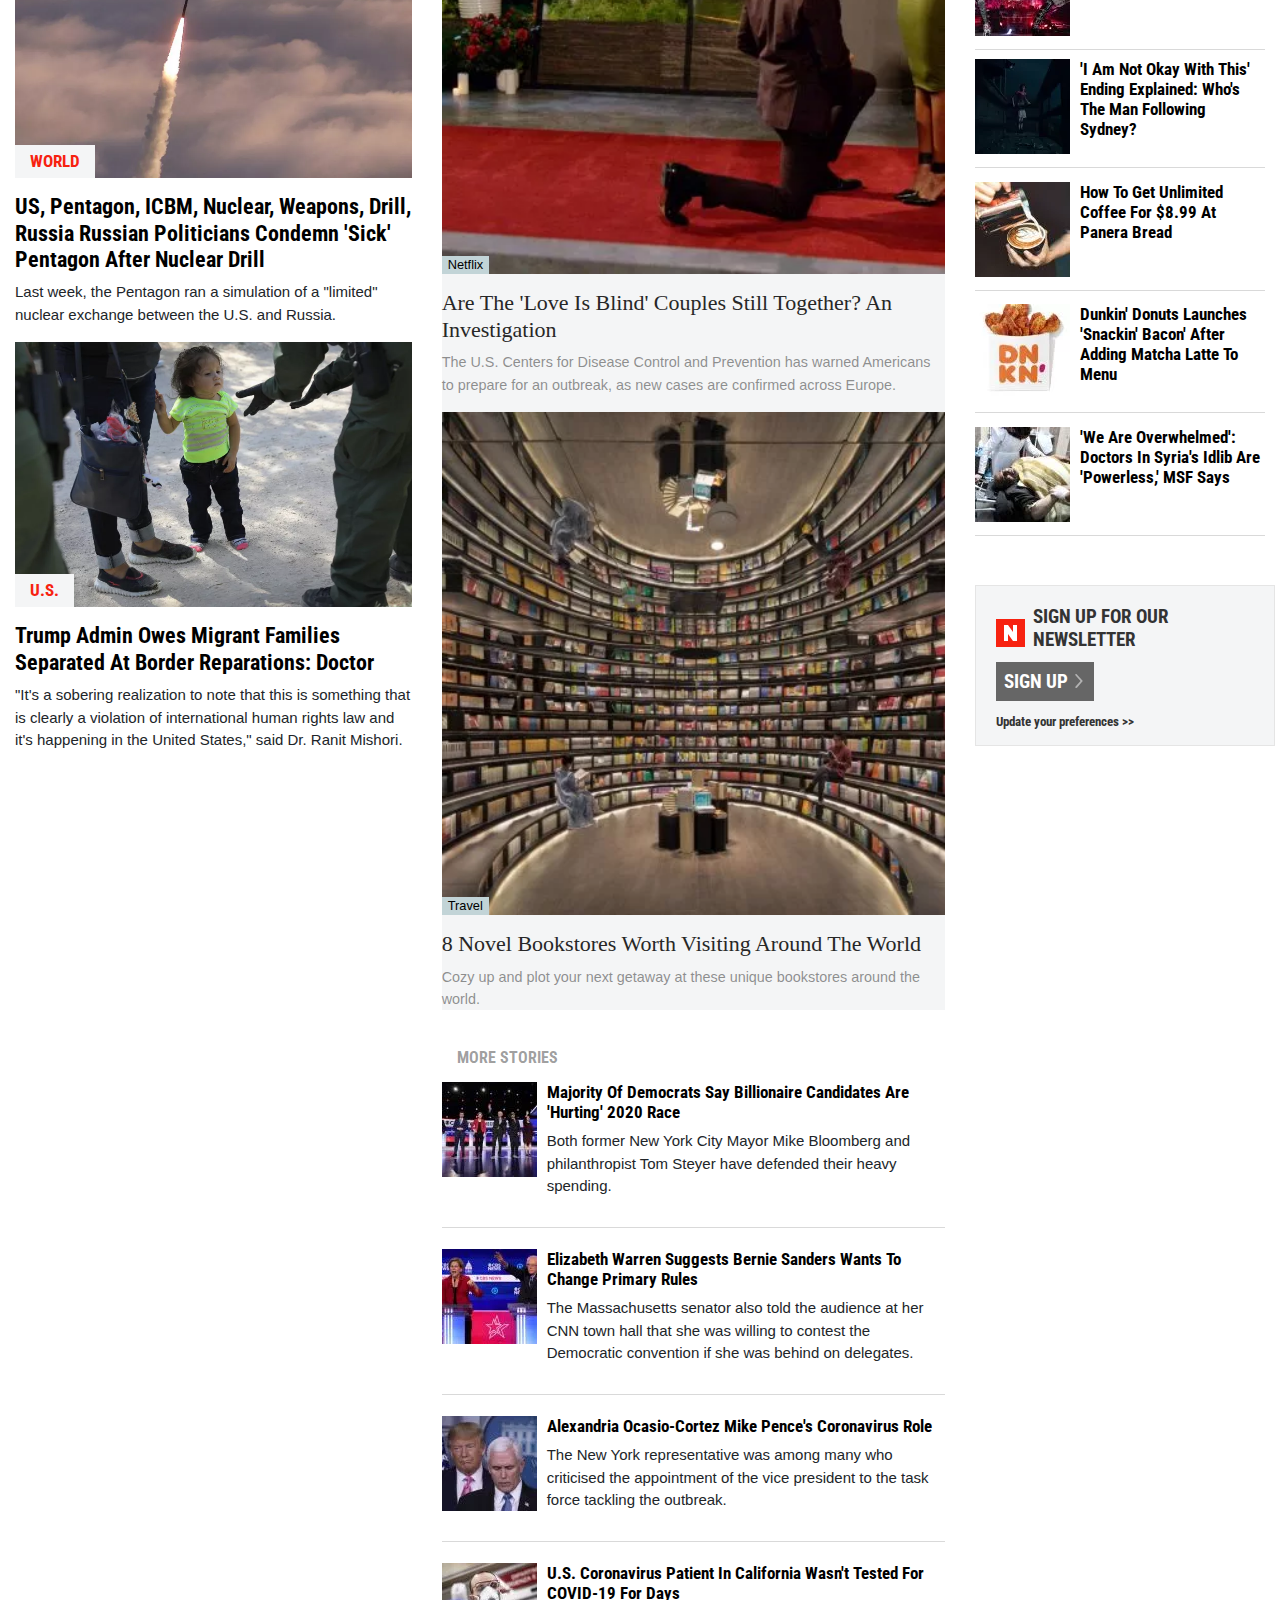
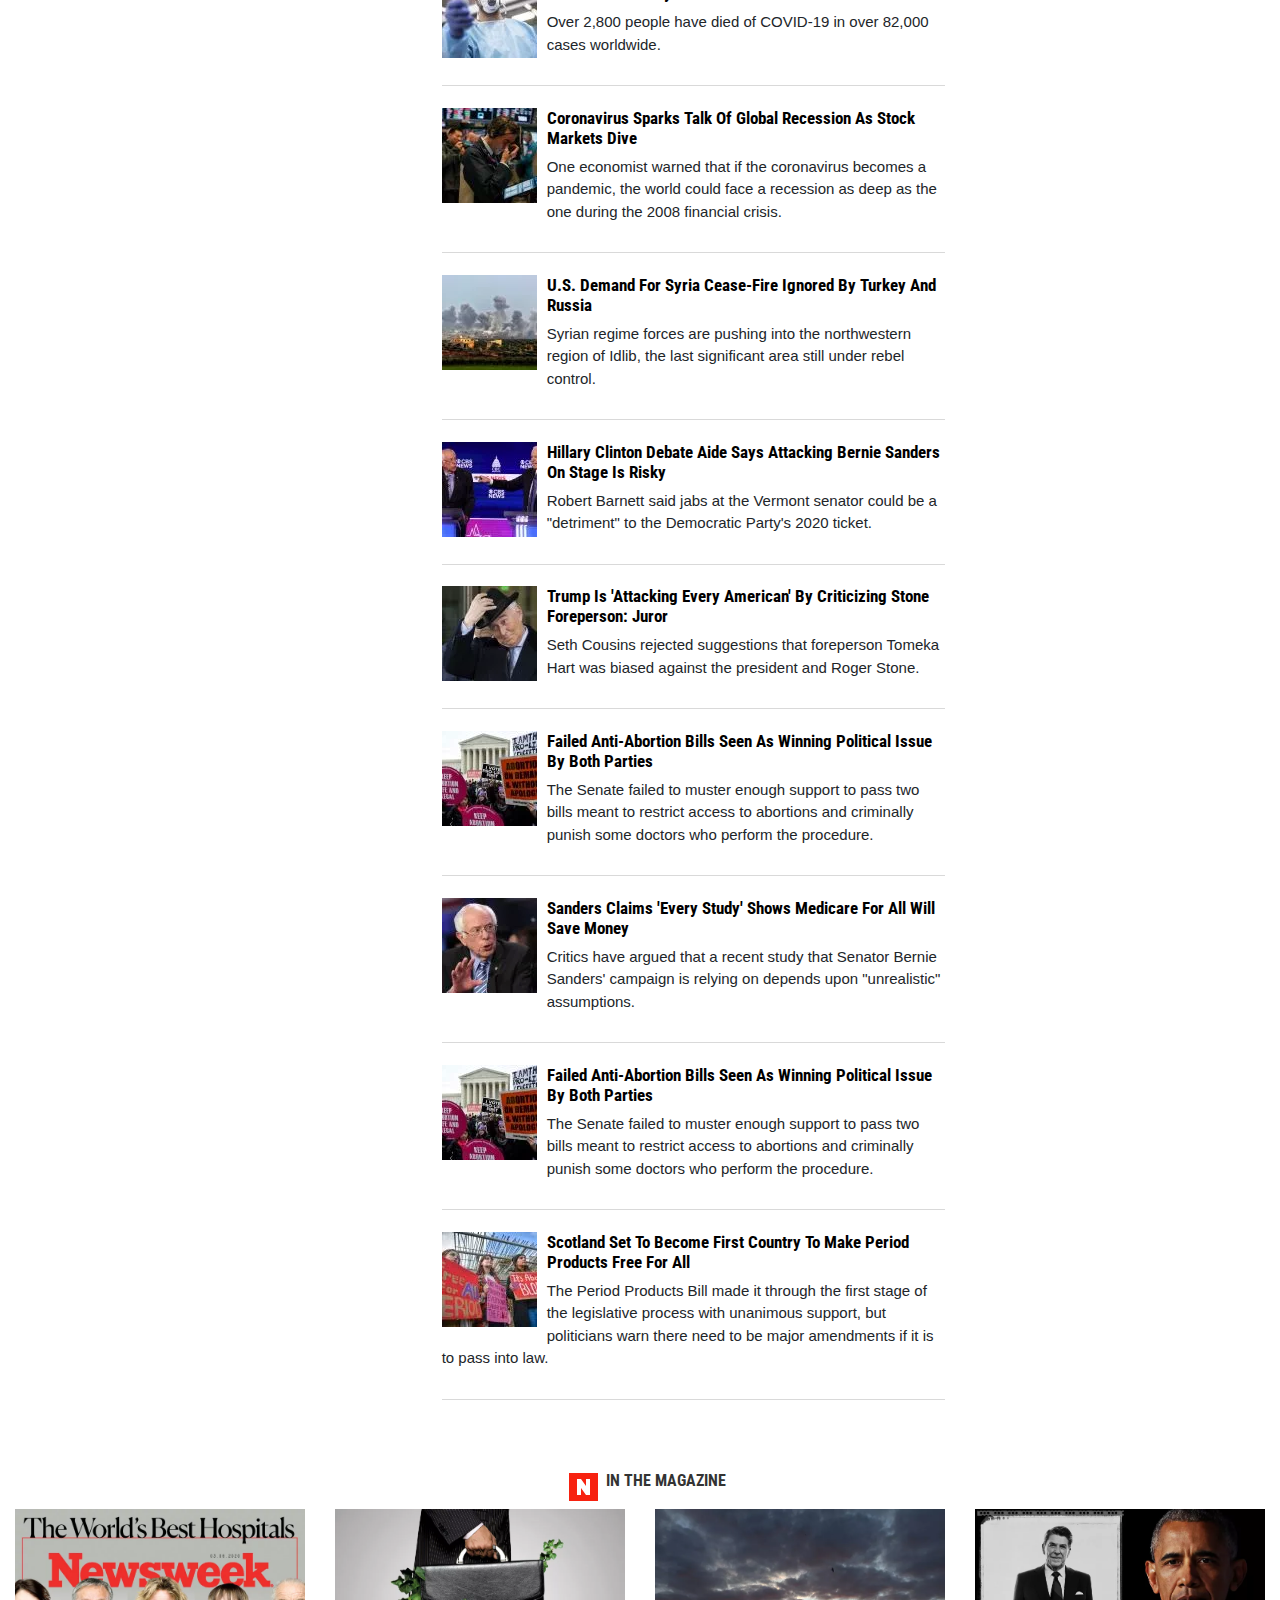
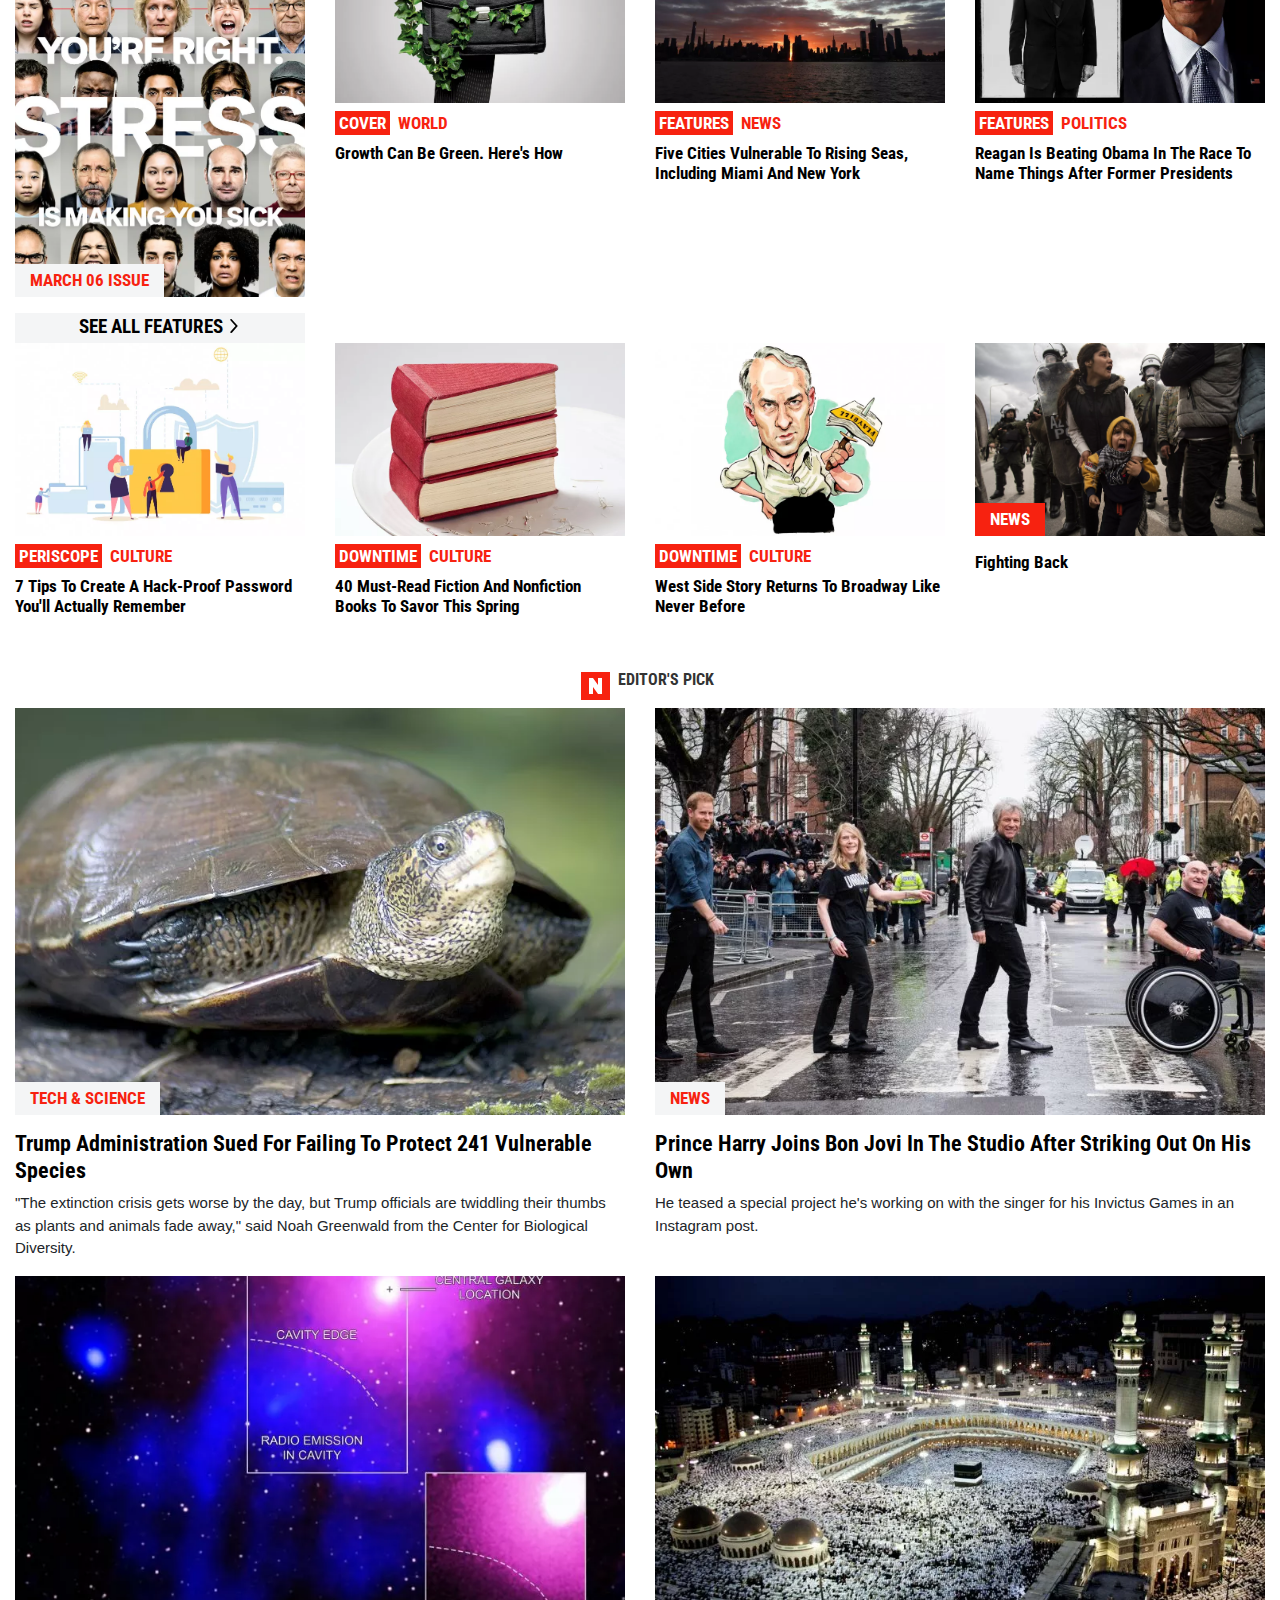
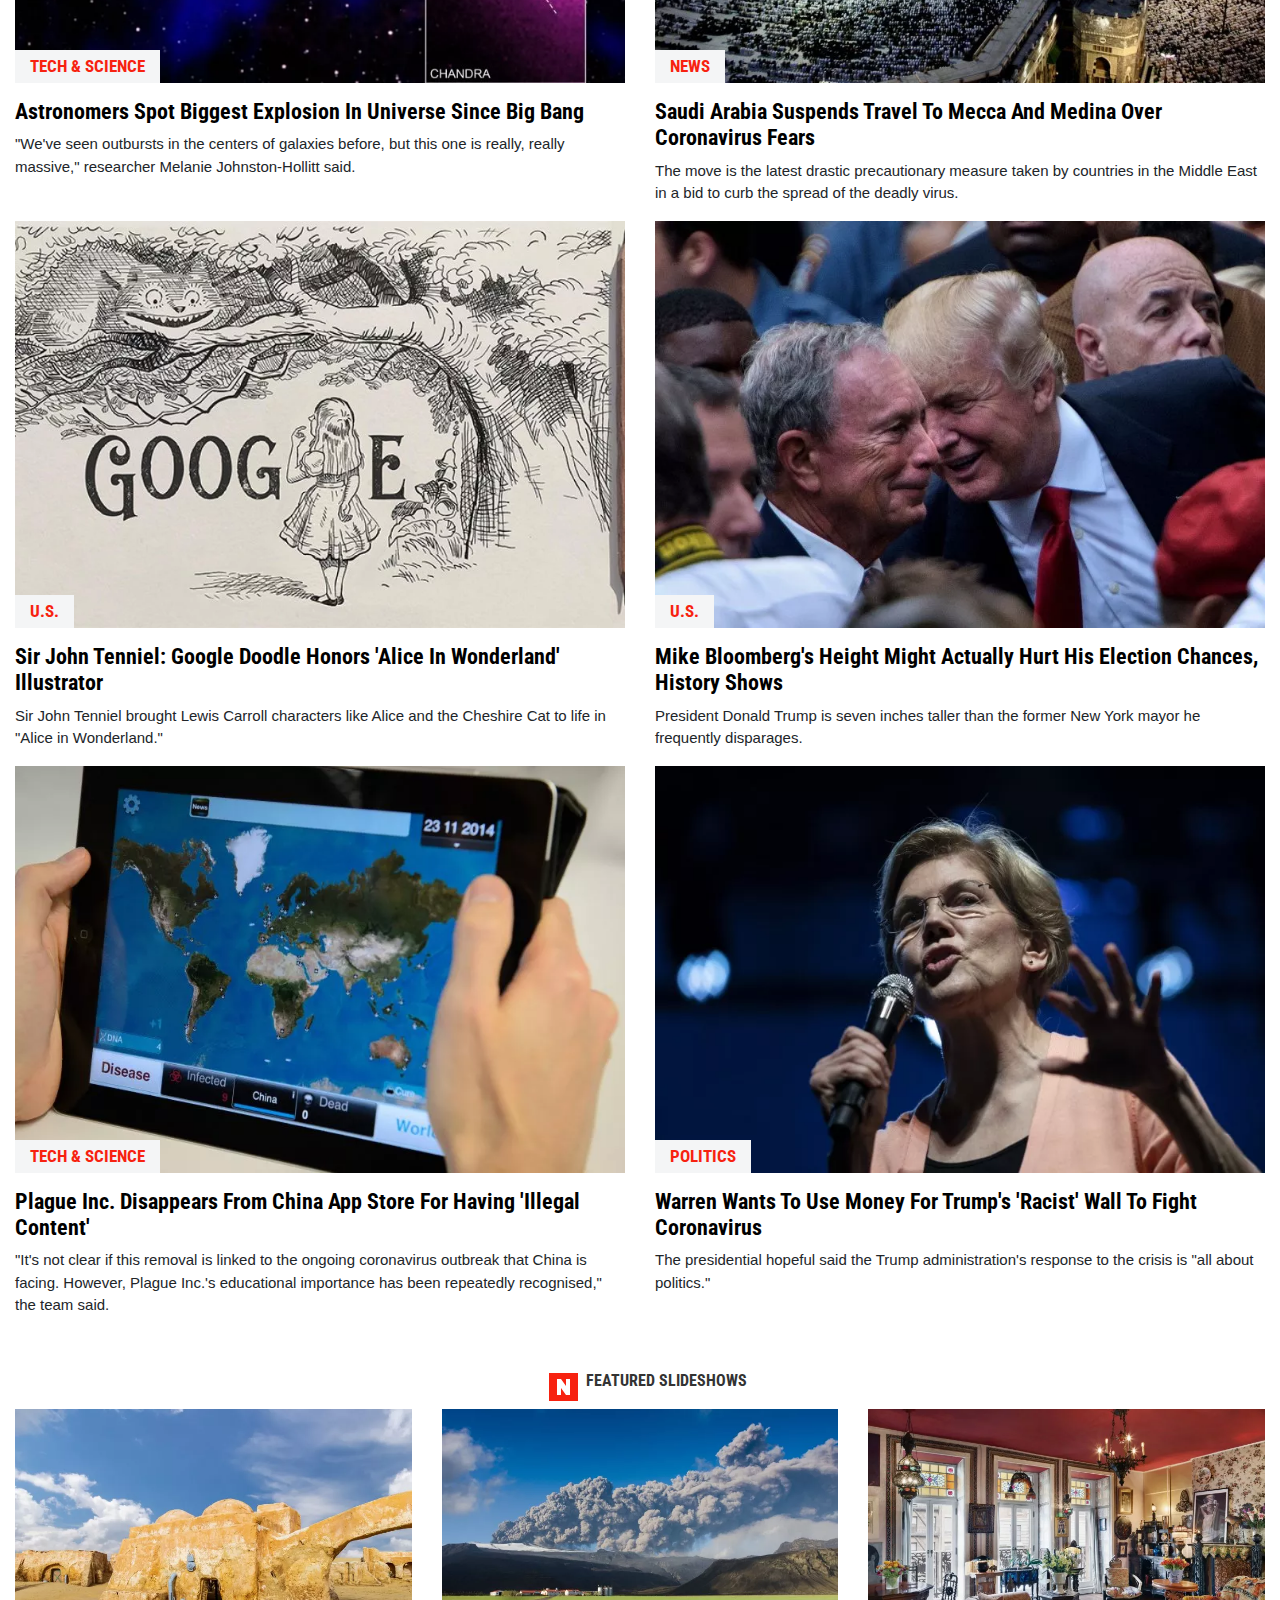
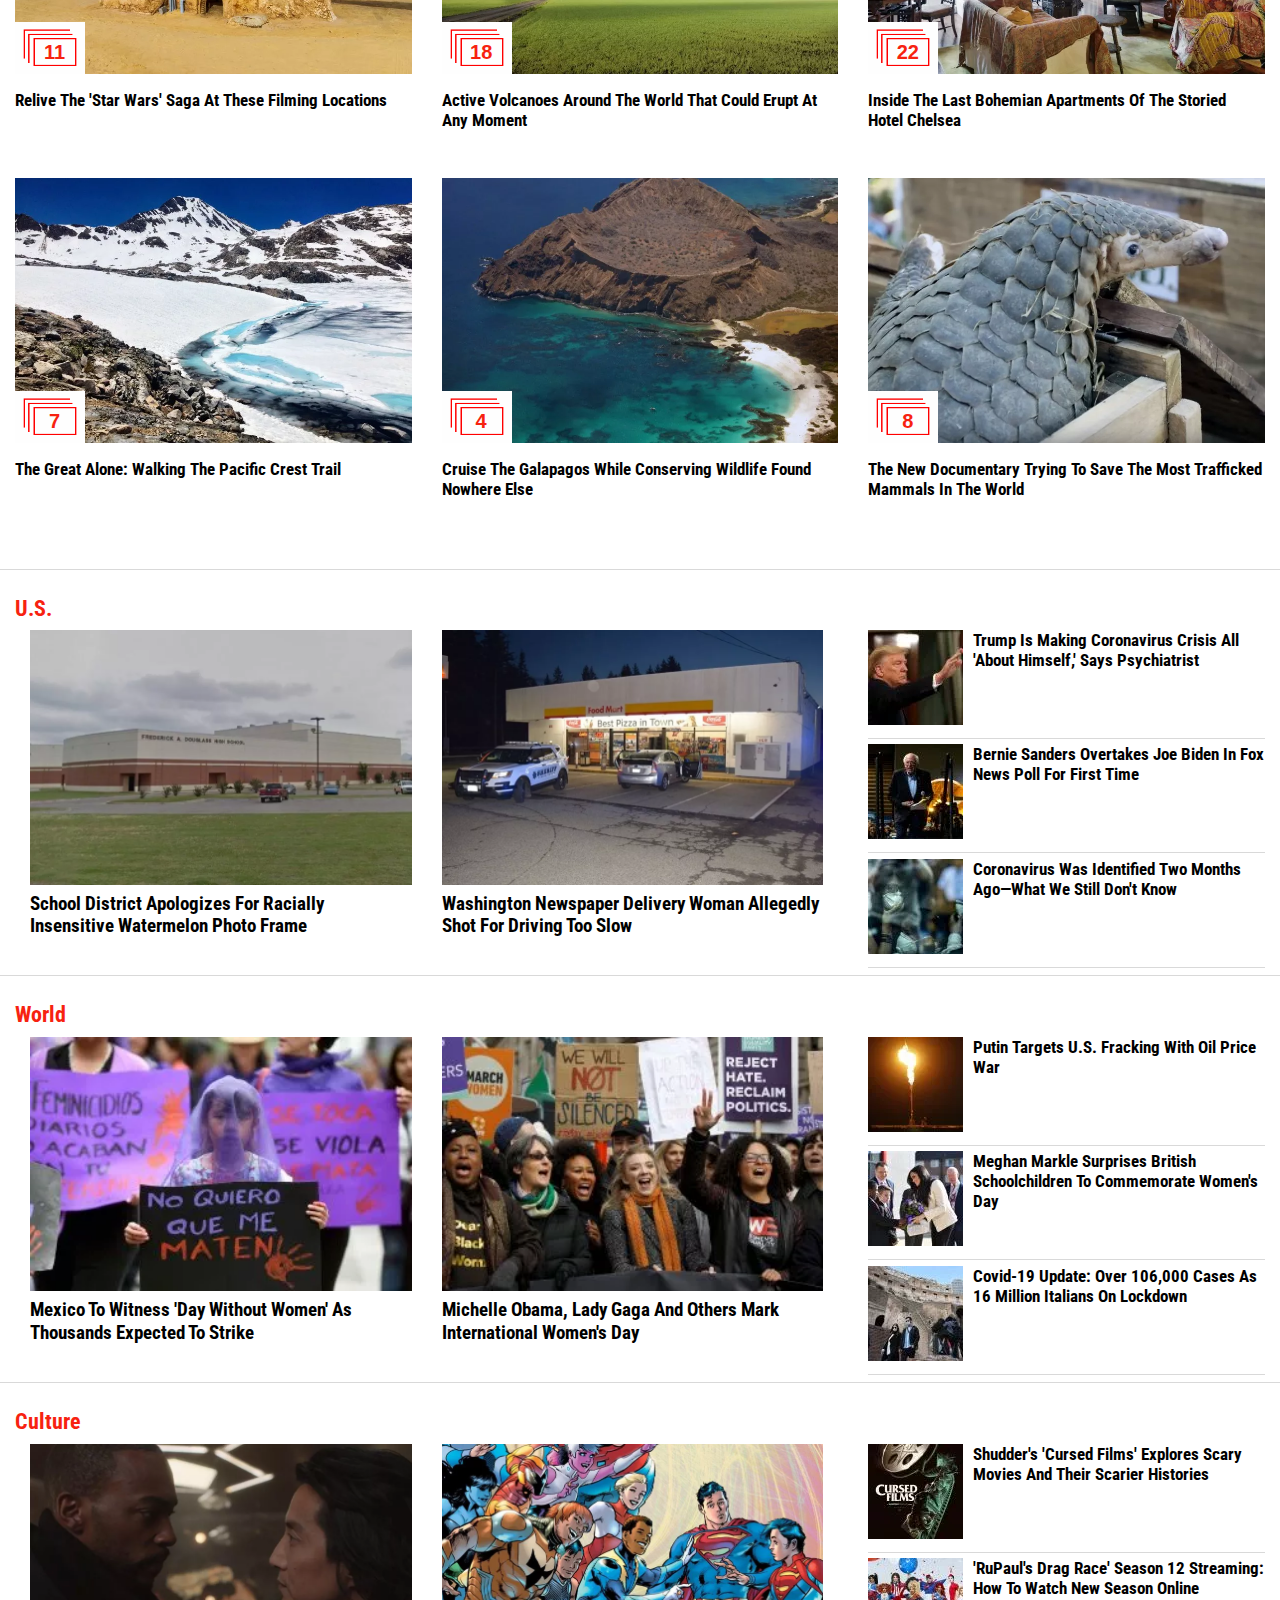
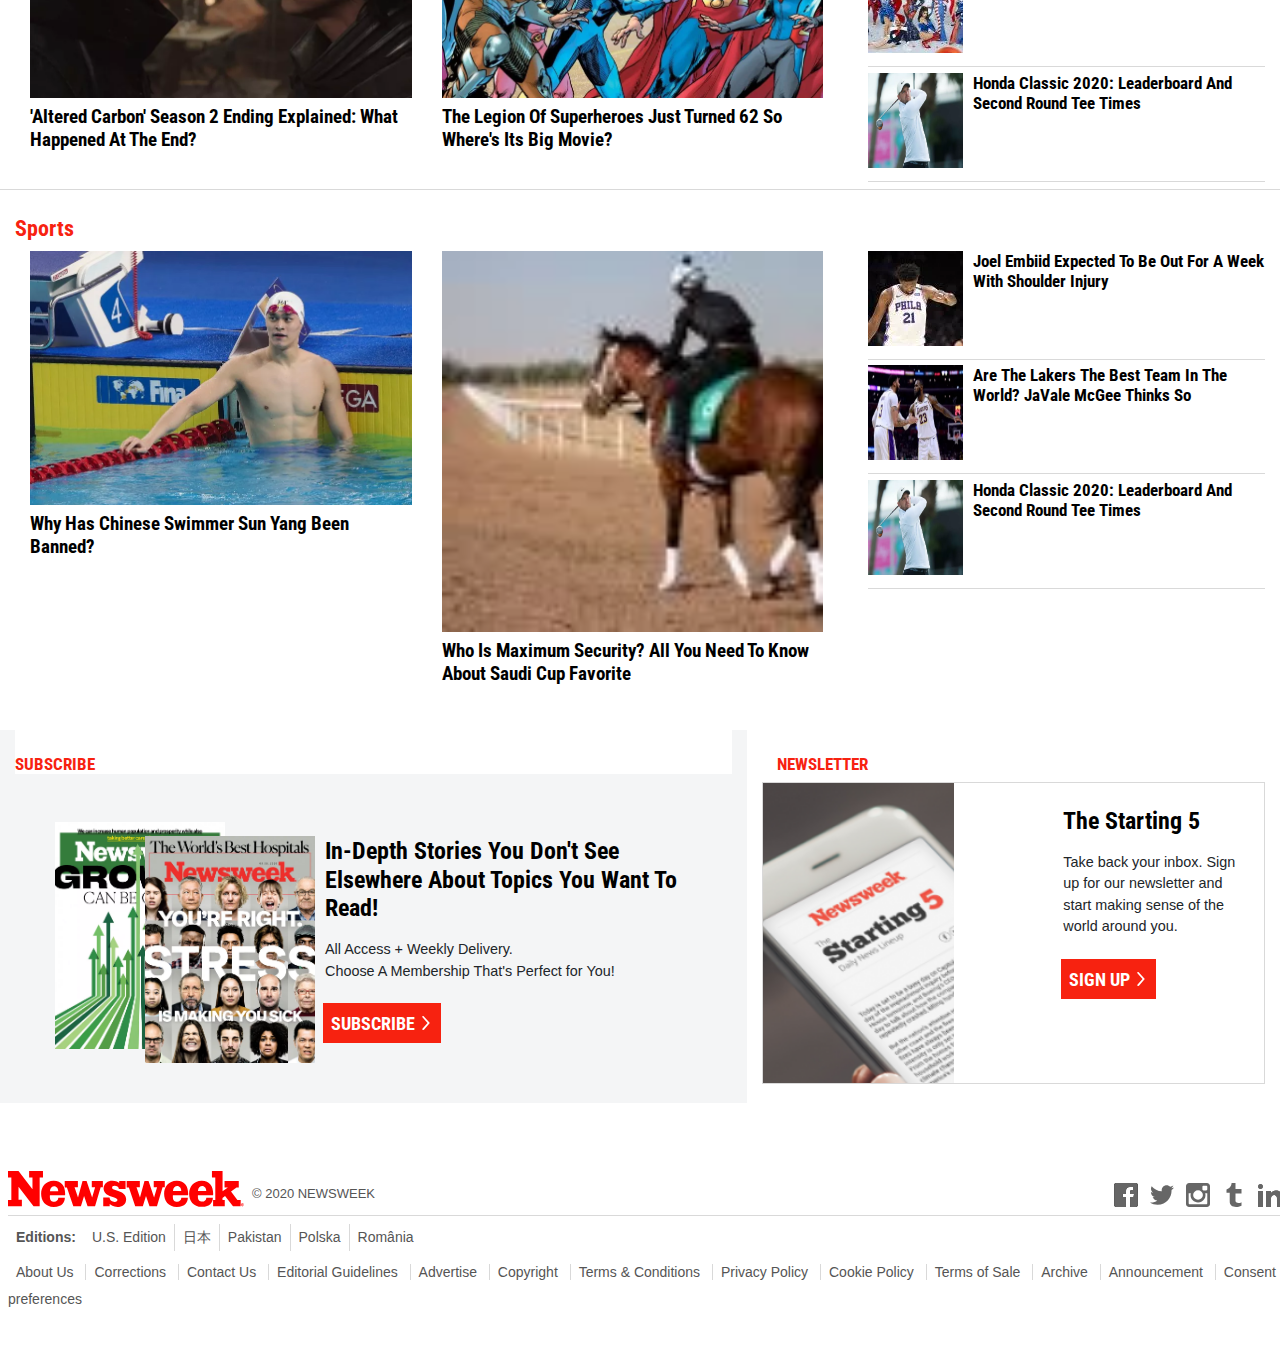
==== commit 4ce41349: "finish main responsive layout" ====
--- a/index.html
+++ b/index.html
@@ -43,7 +43,7 @@
 	</head>
 
 	<body>
-		<div class="wrapper position-relative d-block;">
+		<div class="wrapper position-relative d-block">
 			<!-- @navbar -->
 			<div
 				class="header-top container-fluid mx-auto sticky-top bg-red justify-space-between row"
@@ -159,496 +159,497 @@
 			<!-- @Content -->
 			<div class="content-top">
 				<div class="row position-relative ">
-					<div class="column-A col-md-12 col-lg-8">
-						<div class="row row-left">
-							<section class="column column-A1 order-2 col-md-7">
-								<h1 class="section-name mdGray">Top Story</h1>
-								<article class=" position-md-relative">
-									<figure class="article-img-wrapper">
-										<a href="#">
-											<img
-												class="article-img"
-												src="./resources/harvey-weinstein.webp"
-												alt="Harvey convicted"
-											/>
-											<span class="in- tag red">U.S.</span>
-										</a>
-									</figure>
-									<div class="article-body">
-										<a href="#"
-											><h5 class="title black und-red-on-hover">
-												Harvey Weinstein Convicted on Two Counts in Sexual
-												Assault Case
-											</h5></a
-										>
-										<p class="summary">
-											The disgraced movie producer was found guilty of rape and
-											a felony sex crime but was acquitted of other charges,
-											including predatory sexual assault.
-										</p>
-									</div>
-								</article>
-
-								<article class="pd-0 sml-article d-sm-none py-2">
-									<a href="#"
-										><img
-											src="./resources/chinese-children.webp"
-											alt="Chinese Children"
-											class="article-img-sml"
-									/></a>
+					<!-- Featured Stories -->
+					<div class="top-story-container d-md-none bg-white p-0 m-0"></div>
+					<section class="column col-12 col-md-5 col-lg-4">
+						<h1 class="section-name mdGray">Featured Stories</h1>
+						<article class="">
+							<figure class="article-img-wrapper">
+								<a href="#">
+									<img
+										class="article-img"
+										src="./resources/women-piazza-del-duomo-milan-feb-2020.webp"
+										alt="Harvey convicted"
+									/>
+									<span class="in- tag red">News</span></a
+								>
+							</figure>
+							<div class="article-body">
+								<a href="#"
+									><h5 class="title black und-red-on-hover">
+										Coronavirus Italy Update: Europe's First Major Outbreak Sees
+										Fourth Death
+									</h5></a
+								>
+								<p class="summary">
+									More than 50,000 residents in the northern Italian regions of
+									Lombardy and Veneto are on lockdown.
+								</p>
+							</div>
+						</article>
+						<article class="">
+							<figure class="article-img-wrapper">
+								<a href="#">
+									<img
+										class="article-img"
+										src="./resources/donald-trump-emergency-funds-coronavirus-congress.webp"
+										alt="Donald Trump Corona"
+									/>
+									<span class="in- tag red">U.S.</span></a
+								>
+							</figure>
+							<div class="article-body">
+								<a href="#">
+									<h5 class="title black und-red-on-hover">
+										Here's How Trump Admin Plans to Spend $2.5 Billion to Fight
+										Coronavirus
+									</h5>
+								</a>
+								<p class="summary">
+									Amid growing global fear of the virus, President Donald Trump
+									declared at a press conference in India on Tuesday that the
+									United States was prepared to protect itself and dismissed
+									criticism from Democrats as "automatic."
+								</p>
+							</div>
+						</article>
+						<article class="">
+							<figure class="article-img-wrapper">
+								<a href="#">
+									<img
+										class="article-img"
+										src="./resources/mubarak-cage.webp"
+									/>
+									<span class="in- tag red">News</span></a
+								>
+							</figure>
+							<div class="article-body">
+								<a href="#">
+									<h5 class="title black und-red-on-hover">
+										Hosni Mubarak, Egyptian President Brought Down by Arab
+										Spring, Dead at 91
+									</h5>
+								</a>
+								<p class="summary">
+									The 91-year-old was put on trial for murders and corruption by
+									his democratically elected successors, but came to enjoy a
+									lucrative retirement in his final years under Egypt's current
+									autocratic rulers.
+								</p>
+							</div>
+						</article>
+						<article class="">
+							<figure class="article-img-wrapper">
+								<a href="#">
+									<img
+										class="article-img"
+										src="./resources/us-pentagon-icbm-nuclear-weapons-drill-russia.webp"
+									/>
+									<span class="in- tag red">World</span></a
+								>
+							</figure>
+							<div class="article-body">
+								<a href="#">
+									<h5 class="title black und-red-on-hover">
+										US, Pentagon, ICBM, nuclear, weapons, drill, Russia Russian
+										Politicians Condemn 'Sick' Pentagon After Nuclear Drill
+									</h5>
+								</a>
+								<p class="summary">
+									Last week, the Pentagon ran a simulation of a "limited"
+									nuclear exchange between the U.S. and Russia.
+								</p>
+							</div>
+						</article>
+						<article class="">
+							<figure class="article-img-wrapper">
+								<a href="#">
+									<img
+										class="article-img"
+										src="./resources/family-separation.webp"
+									/>
+									<span class="in- tag red ">U.S.</span></a
+								>
+							</figure>
+							<div class="article-body">
+								<a href="#">
+									<h5 class="title black und-red-on-hover">
+										Trump Admin Owes Migrant Families Separated at Border
+										Reparations: Doctor
+									</h5>
+								</a>
+								<p class="summary">
+									"It's a sobering realization to note that this is something
+									that is clearly a violation of international human rights law
+									and it's happening in the United States," said Dr. Ranit
+									Mishori.
+								</p>
+							</div>
+						</article>
+						<article class="end-of-section d-lg-none  py-2">
+							<a href="#">
+								<h5 class="title black red-on-hover title-sml">
+									Father and Daughter 'Ripped Apart' After Teen Forced to Return
+									to Mexico
+								</h5>
+							</a>
+						</article>
+					</section>
+					<section class="column col-12 col-md-7 col-lg-5 top-story-col position-static">
+						<!-- @Top Story -->
+						<div class="top-story">
+							<h1 class="section-name mdGray">Top Story</h1>
+							<article class="">
+								<figure class="article-img-wrapper">
 									<a href="#">
-										<h5 class="title und-red-on-hover black title-sml">
-											Coronavirus Is 'Threatening the Future of Globalization,'
-											Economist Says
+										<img
+											class="article-img"
+											src="./resources/harvey-weinstein.webp"
+											alt="Harvey convicted"
+										/>
+										<span class="in- tag red">U.S.</span>
+									</a>
+								</figure>
+								<div class="article-body">
+									<a href="#">
+										<h5 class="title black und-red-on-hover">
+											Harvey Weinstein Convicted on Two Counts in Sexual Assault
+											Case
 										</h5>
 									</a>
 									<p class="summary">
-										Imports to Korea from China have had the biggest fall since
-										the Asia financial crisis in 1999, with China's GDP set to
-										plummet this year.
+										The disgraced movie producer was found guilty of rape and a
+										felony sex crime but was acquitted of other charges,
+										including predatory sexual assault.
 									</p>
-								</article>
-								<!-- @Culture & Travel -->
-								<section class="column culture-travel">
-									<h1 class="section-name mdGray">Culture & Travel</h1>
-									<article class=" order-md-2">
-										<figure class="article-img-wrapper">
-											<a href="#">
-												<img
-													class="article-img"
-													src="./resources/gyeongbokgung-palace-seoul-south-korea-feb-2020.webp"
-												/>
-												<span class="in- tag">News</span></a
-											>
-										</figure>
-										<div class="article-body">
-											<a href="#">
-												<h5 class="title">
-													Coronavirus Update as Death Toll Over 2,700 Worldwide
-												</h5>
-											</a>
-											<p class="summary">
-												The U.S. Centers for Disease Control and Prevention has
-												warned Americans to prepare for an outbreak, as new
-												cases are confirmed across Europe.
-											</p>
-										</div>
-									</article>
-									<article class=" order-md-2">
-										<figure class="article-img-wrapper">
-											<a href="#">
-												<img
-													class="article-img"
-													src="./resources/love-blind-netflix.webp"
-												/>
-												<span class="in- tag">Netflix</span></a
-											>
-										</figure>
-										<div class="article-body">
-											<a href="#">
-												<h5 class="title">
-													Are the 'Love Is Blind' Couples Still Together? An
-													Investigation
-												</h5>
-											</a>
-											<p class="summary">
-												The U.S. Centers for Disease Control and Prevention has
-												warned Americans to prepare for an outbreak, as new
-												cases are confirmed across Europe.
-											</p>
-										</div>
-									</article>
-									<article class=" order-md-2">
-										<figure class="article-img-wrapper">
-											<a href="#">
-												<img
-													class="article-img"
-													src="./resources/cul-map-bookstores-banner.webp"
-												/>
-												<span class="in- tag">Travel</span></a
-											>
-										</figure>
-										<div class="article-body">
-											<a href="#">
-												<h5 class="title">
-													8 Novel Bookstores Worth Visiting Around the World
-												</h5>
-											</a>
-											<p class="summary">
-												Cozy up and plot your next getaway at these unique
-												bookstores around the world.
-											</p>
-										</div>
-									</article>
-								</section>
-								<section class="column more-stories">
-									<h1 class="section-name mdGray">More Stories</h1>
-									<article class="pd-0 sml-article order-md-2 py-2">
-										<a href="#"
-											><img
-												src="./resources/democratic-debate-south-carolina-2020-election.webp"
-												alt="Billionaire Candidates"
-												class="article-img-sml"
-										/></a>
-										<a href="#">
-											<h5 class="title black und-red-on-hover title-sml">
-												Majority Of Democrats Say Billionaire Candidates Are
-												'Hurting' 2020 Race
-											</h5>
-										</a>
-										<p class="summary">
-											Both former New York City Mayor Mike Bloomberg and
-											philanthropist Tom Steyer have defended their heavy
-											spending.
-										</p>
-									</article>
-									<article class="pd-0 sml-article order-md-2 py-2">
-										<a href="#"
-											><img
-												src="./resources/sen-elizabeth-warren-bernie-sanders.webp"
-												alt="Elizabeth Warren"
-												class="article-img-sml"
-										/></a>
-										<a href="#">
-											<h5 class="title black und-red-on-hover title-sml">
-												Elizabeth Warren Suggests Bernie Sanders Wants to Change
-												Primary Rules
-											</h5>
-										</a>
-										<p class="summary">
-											The Massachusetts senator also told the audience at her
-											CNN town hall that she was willing to contest the
-											Democratic convention if she was behind on delegates.
-										</p>
-									</article>
-									<article class="pd-0 sml-article order-md-2 py-2">
-										<a href="#"
-											><img
-												src="./resources/vice-president-mike-pence-trump.webp"
-												alt="Vice president"
-												class="article-img-sml"
-										/></a>
-										<a href="#">
-											<h5 class="title black und-red-on-hover title-sml">
-												Alexandria Ocasio-Cortez Mike Pence's Coronavirus Role
-											</h5>
-										</a>
-										<p class="summary">
-											The New York representative was among many who criticised
-											the appointment of the vice president to the task force
-											tackling the outbreak.
-										</p>
-									</article>
-									<article class="pd-0 sml-article order-md-2 py-2">
-										<a href="#"
-											><img
-												src="./resources/coronavirus-covid-19-italy-turin-getty.webp"
-												alt="Man in mask"
-												class="article-img-sml"
-										/></a>
-										<a href="#">
-											<h5 class="title black und-red-on-hover title-sml">
-												U.S. Coronavirus Patient in California Wasn't Tested for
-												COVID-19 for Days
-											</h5>
-										</a>
-										<p class="summary">
-											Over 2,800 people have died of COVID-19 in over 82,000
-											cases worldwide.
-										</p>
-									</article>
-									<article class="pd-0 sml-article order-md-2 py-2">
-										<a href="#"
-											><img
-												src="./resources/coronavirus-stock-markets-recession-economy-china-crisis.webp"
-												alt="Stock Market"
-												class="article-img-sml"
-										/></a>
-										<a href="#">
-											<h5 class="title black und-red-on-hover title-sml">
-												Coronavirus Sparks Talk of Global Recession as Stock
-												Markets Dive
-											</h5>
-										</a>
-										<p class="summary">
-											One economist warned that if the coronavirus becomes a
-											pandemic, the world could face a recession as deep as the
-											one during the 2008 financial crisis.
-										</p>
-									</article>
-									<article class="pd-0 sml-article order-md-2 py-2">
-										<a href="#"
-											><img
-												src="./resources/idlib-syria-russia-us-turkey-ceasefire.webp"
-												alt="Vice president"
-												class="article-img-sml"
-										/></a>
-										<a href="#">
-											<h5 class="title black und-red-on-hover title-sml">
-												U.S. Demand for Syria Cease-Fire Ignored by Turkey and
-												Russia
-											</h5>
-										</a>
-										<p class="summary">
-											Syrian regime forces are pushing into the northwestern
-											region of Idlib, the last significant area still under
-											rebel control.
-										</p>
-									</article>
-									<article class="pd-0 sml-article order-md-2 py-2">
-										<a href="#"
-											><img
-												src="./resources/bernie-sanders-joe-biden-debate.webp"
-												alt="Bernie Sanders debate"
-												class="article-img-sml"
-										/></a>
-										<a href="#">
-											<h5 class="title black und-red-on-hover title-sml">
-												Hillary Clinton Debate Aide Says Attacking Bernie
-												Sanders on Stage Is Risky
-											</h5>
-										</a>
-										<p class="summary">
-											Robert Barnett said jabs at the Vermont senator could be a
-											"detriment" to the Democratic Party's 2020 ticket.
-										</p>
-									</article>
-									<article class="sml-article py-2">
-										<a href="#"
-											><img
-												src="./resources/roger-stone-donald-trump-jury-foreperson.webp"
-												alt="Roger Stone"
-												class="article-img-sml"
-										/></a>
-										<a href="#">
-											<h5 class="title black und-red-on-hover title-sml">
-												Trump Is 'Attacking Every American' by Criticizing Stone
-												Foreperson: Juror
-											</h5>
-										</a>
-										<p class="summary">
-											Seth Cousins rejected suggestions that foreperson Tomeka
-											Hart was biased against the president and Roger Stone.
-										</p>
-									</article>
-									<article class="sml-article order-md-2  py-2">
-										<a href="#"
-											><img
-												src="./resources/abortion-winning-political-issue-democrats-republicans-election.webp"
-												alt="Protest"
-												class="article-img-sml"
-										/></a>
-										<a href="#">
-											<h5 class="title black und-red-on-hover title-sml">
-												Failed Anti-Abortion Bills Seen as Winning Political
-												Issue by Both Parties
-											</h5>
-										</a>
-										<p class="summary">
-											The Senate failed to muster enough support to pass two
-											bills meant to restrict access to abortions and criminally
-											punish some doctors who perform the procedure.
-										</p>
-									</article>
-									<article class="sml-article order-md-2  py-2">
-										<a href="#"
-											><img
-												src="./resources/bernie-sanders.webp"
-												alt="Bernie Sanders"
-												class="article-img-sml"
-										/></a>
-										<a href="#">
-											<h5 class="title black und-red-on-hover title-sml">
-												Sanders Claims 'Every Study' Shows Medicare for All Will
-												Save Money
-											</h5>
-										</a>
-										<p class="summary">
-											Critics have argued that a recent study that Senator
-											Bernie Sanders' campaign is relying on depends upon
-											"unrealistic" assumptions.
-										</p>
-									</article>
-									<article class="sml-article order-md-2  py-2">
-										<a href="#"
-											><img
-												src="./resources/abortion-winning-political-issue-democrats-republicans-election.webp"
-												alt="Protest"
-												class="article-img-sml"
-										/></a>
-										<a href="#">
-											<h5 class="title black und-red-on-hover title-sml">
-												Failed Anti-Abortion Bills Seen as Winning Political
-												Issue by Both Parties
-											</h5>
-										</a>
-										<p class="summary">
-											The Senate failed to muster enough support to pass two
-											bills meant to restrict access to abortions and criminally
-											punish some doctors who perform the procedure.
-										</p>
-									</article>
-									<article class="sml-article order-md-2  py-2">
-										<a href="#"
-											><img
-												src="./resources/supporters-scotlands-period-products-bill.webp"
-												alt="Period Products Free"
-												class="article-img-sml"
-										/></a>
-										<a href="#">
-											<h5 class="title black und-red-on-hover title-sml">
-												Scotland Set to Become First Country to Make Period
-												Products Free For All
-											</h5>
-										</a>
-										<p class="summary">
-											The Period Products Bill made it through the first stage
-											of the legislative process with unanimous support, but
-											politicians warn there need to be major amendments if it
-											is to pass into law.
-										</p>
-									</article>
-								</section>
-							</section>
+								</div>
+							</article>
 
-							<section class="column column-A2 col-md-5 order-1">
-								<h1 class="section-name mdGray">Featured Stories</h1>
-								<article class="">
-									<figure class="article-img-wrapper">
-										<a href="#">
-											<img
-												class="article-img"
-												src="./resources/women-piazza-del-duomo-milan-feb-2020.webp"
-												alt="Harvey convicted"
-											/>
-											<span class="in- tag red">News</span></a
-										>
-									</figure>
-									<div class="article-body">
-										<a href="#"
-											><h5 class="title black und-red-on-hover">
-												Coronavirus Italy Update: Europe's First Major Outbreak
-												Sees Fourth Death
-											</h5></a
-										>
-										<p class="summary">
-											More than 50,000 residents in the northern Italian regions
-											of Lombardy and Veneto are on lockdown.
-										</p>
-									</div>
-								</article>
-								<article class="">
-									<figure class="article-img-wrapper">
-										<a href="#">
-											<img
-												class="article-img"
-												src="./resources/donald-trump-emergency-funds-coronavirus-congress.webp"
-												alt="Donald Trump Corona"
-											/>
-											<span class="in- tag red">U.S.</span></a
-										>
-									</figure>
-									<div class="article-body">
-										<a href="#">
-											<h5 class="title black und-red-on-hover">
-												Here's How Trump Admin Plans to Spend $2.5 Billion to
-												Fight Coronavirus
-											</h5>
-										</a>
-										<p class="summary">
-											Amid growing global fear of the virus, President Donald
-											Trump declared at a press conference in India on Tuesday
-											that the United States was prepared to protect itself and
-											dismissed criticism from Democrats as "automatic."
-										</p>
-									</div>
-								</article>
-								<article class="">
-									<figure class="article-img-wrapper">
-										<a href="#">
-											<img
-												class="article-img"
-												src="./resources/mubarak-cage.webp"
-											/>
-											<span class="in- tag red">News</span></a
-										>
-									</figure>
-									<div class="article-body">
-										<a href="#">
-											<h5 class="title black und-red-on-hover">
-												Hosni Mubarak, Egyptian President Brought Down by Arab
-												Spring, Dead at 91
-											</h5>
-										</a>
-										<p class="summary">
-											The 91-year-old was put on trial for murders and
-											corruption by his democratically elected successors, but
-											came to enjoy a lucrative retirement in his final years
-											under Egypt's current autocratic rulers.
-										</p>
-									</div>
-								</article>
-								<article class="">
-									<figure class="article-img-wrapper">
-										<a href="#">
-											<img
-												class="article-img"
-												src="./resources/us-pentagon-icbm-nuclear-weapons-drill-russia.webp"
-											/>
-											<span class="in- tag red">World</span></a
-										>
-									</figure>
-									<div class="article-body">
-										<a href="#">
-											<h5 class="title black und-red-on-hover">
-												US, Pentagon, ICBM, nuclear, weapons, drill, Russia
-												Russian Politicians Condemn 'Sick' Pentagon After
-												Nuclear Drill
-											</h5>
-										</a>
-										<p class="summary">
-											Last week, the Pentagon ran a simulation of a "limited"
-											nuclear exchange between the U.S. and Russia.
-										</p>
-									</div>
-								</article>
-								<article class="">
-									<figure class="article-img-wrapper">
-										<a href="#">
-											<img
-												class="article-img"
-												src="./resources/family-separation.webp"
-											/>
-											<span class="in- tag red ">U.S.</span></a
-										>
-									</figure>
-									<div class="article-body">
-										<a href="#">
-											<h5 class="title black und-red-on-hover">
-												Trump Admin Owes Migrant Families Separated at Border
-												Reparations: Doctor
-											</h5>
-										</a>
-										<p class="summary">
-											"It's a sobering realization to note that this is
-											something that is clearly a violation of international
-											human rights law and it's happening in the United States,"
-											said Dr. Ranit Mishori.
-										</p>
-									</div>
-								</article>
-								<article class="end-of-section d-lg-none  py-2">
+							<article class="pd-0 sml-article d-sm-none py-2">
+								<a href="#"
+									><img
+										src="./resources/chinese-children.webp"
+										alt="Chinese Children"
+										class="article-img-sml"
+								/></a>
+								<a href="#">
+									<h5 class="title und-red-on-hover black title-sml">
+										Coronavirus Is 'Threatening the Future of Globalization,'
+										Economist Says
+									</h5>
+								</a>
+								<p class="summary">
+									Imports to Korea from China have had the biggest fall since
+									the Asia financial crisis in 1999, with China's GDP set to
+									plummet this year.
+								</p>
+							</article>
+						</div>
+						<!-- @Culture & Travel -->
+						<section class="column culture-travel">
+							<h1 class="section-name mdGray">Culture & Travel</h1>
+							<article class=" ">
+								<figure class="article-img-wrapper">
 									<a href="#">
-										<h5 class="title black red-on-hover title-sml">
-											Father and Daughter 'Ripped Apart' After Teen Forced to
-											Return to Mexico
+										<img
+											class="article-img"
+											src="./resources/gyeongbokgung-palace-seoul-south-korea-feb-2020.webp"
+										/>
+										<span class="in- tag">News</span></a
+									>
+								</figure>
+								<div class="article-body">
+									<a href="#">
+										<h5 class="title">
+											Coronavirus Update as Death Toll Over 2,700 Worldwide
 										</h5>
 									</a>
-								</article>
-							</section>
-						</div>
-					</div>
-					<div class="column-B col col-md-12 col-lg-4">
+									<p class="summary">
+										The U.S. Centers for Disease Control and Prevention has
+										warned Americans to prepare for an outbreak, as new cases
+										are confirmed across Europe.
+									</p>
+								</div>
+							</article>
+							<article class=" ">
+								<figure class="article-img-wrapper">
+									<a href="#">
+										<img
+											class="article-img"
+											src="./resources/love-blind-netflix.webp"
+										/>
+										<span class="in- tag">Netflix</span></a
+									>
+								</figure>
+								<div class="article-body">
+									<a href="#">
+										<h5 class="title">
+											Are the 'Love Is Blind' Couples Still Together? An
+											Investigation
+										</h5>
+									</a>
+									<p class="summary">
+										The U.S. Centers for Disease Control and Prevention has
+										warned Americans to prepare for an outbreak, as new cases
+										are confirmed across Europe.
+									</p>
+								</div>
+							</article>
+							<article class=" ">
+								<figure class="article-img-wrapper">
+									<a href="#">
+										<img
+											class="article-img"
+											src="./resources/cul-map-bookstores-banner.webp"
+										/>
+										<span class="in- tag">Travel</span></a
+									>
+								</figure>
+								<div class="article-body">
+									<a href="#">
+										<h5 class="title">
+											8 Novel Bookstores Worth Visiting Around the World
+										</h5>
+									</a>
+									<p class="summary">
+										Cozy up and plot your next getaway at these unique
+										bookstores around the world.
+									</p>
+								</div>
+							</article>
+						</section>
+						<!-- @More Stories -->
+						<section class="column more-stories">
+							<h1 class="section-name mdGray">More Stories</h1>
+							<article class="pd-0 sml-article py-2">
+								<a href="#"
+									><img
+										src="./resources/democratic-debate-south-carolina-2020-election.webp"
+										alt="Billionaire Candidates"
+										class="article-img-sml"
+								/></a>
+								<a href="#">
+									<h5 class="title black und-red-on-hover title-sml">
+										Majority Of Democrats Say Billionaire Candidates Are
+										'Hurting' 2020 Race
+									</h5>
+								</a>
+								<p class="summary">
+									Both former New York City Mayor Mike Bloomberg and
+									philanthropist Tom Steyer have defended their heavy spending.
+								</p>
+							</article>
+							<article class="pd-0 sml-article py-2">
+								<a href="#"
+									><img
+										src="./resources/sen-elizabeth-warren-bernie-sanders.webp"
+										alt="Elizabeth Warren"
+										class="article-img-sml"
+								/></a>
+								<a href="#">
+									<h5 class="title black und-red-on-hover title-sml">
+										Elizabeth Warren Suggests Bernie Sanders Wants to Change
+										Primary Rules
+									</h5>
+								</a>
+								<p class="summary">
+									The Massachusetts senator also told the audience at her CNN
+									town hall that she was willing to contest the Democratic
+									convention if she was behind on delegates.
+								</p>
+							</article>
+							<article class="pd-0 sml-article py-2">
+								<a href="#"
+									><img
+										src="./resources/vice-president-mike-pence-trump.webp"
+										alt="Vice president"
+										class="article-img-sml"
+								/></a>
+								<a href="#">
+									<h5 class="title black und-red-on-hover title-sml">
+										Alexandria Ocasio-Cortez Mike Pence's Coronavirus Role
+									</h5>
+								</a>
+								<p class="summary">
+									The New York representative was among many who criticised the
+									appointment of the vice president to the task force tackling
+									the outbreak.
+								</p>
+							</article>
+							<article class="pd-0 sml-article py-2">
+								<a href="#"
+									><img
+										src="./resources/coronavirus-covid-19-italy-turin-getty.webp"
+										alt="Man in mask"
+										class="article-img-sml"
+								/></a>
+								<a href="#">
+									<h5 class="title black und-red-on-hover title-sml">
+										U.S. Coronavirus Patient in California Wasn't Tested for
+										COVID-19 for Days
+									</h5>
+								</a>
+								<p class="summary">
+									Over 2,800 people have died of COVID-19 in over 82,000 cases
+									worldwide.
+								</p>
+							</article>
+							<article class="pd-0 sml-article  py-2">
+								<a href="#"
+									><img
+										src="./resources/coronavirus-stock-markets-recession-economy-china-crisis.webp"
+										alt="Stock Market"
+										class="article-img-sml"
+								/></a>
+								<a href="#">
+									<h5 class="title black und-red-on-hover title-sml">
+										Coronavirus Sparks Talk of Global Recession as Stock Markets
+										Dive
+									</h5>
+								</a>
+								<p class="summary">
+									One economist warned that if the coronavirus becomes a
+									pandemic, the world could face a recession as deep as the one
+									during the 2008 financial crisis.
+								</p>
+							</article>
+							<article class="pd-0 sml-article py-2">
+								<a href="#"
+									><img
+										src="./resources/idlib-syria-russia-us-turkey-ceasefire.webp"
+										alt="Vice president"
+										class="article-img-sml"
+								/></a>
+								<a href="#">
+									<h5 class="title black und-red-on-hover title-sml">
+										U.S. Demand for Syria Cease-Fire Ignored by Turkey and
+										Russia
+									</h5>
+								</a>
+								<p class="summary">
+									Syrian regime forces are pushing into the northwestern region
+									of Idlib, the last significant area still under rebel control.
+								</p>
+							</article>
+							<article class="pd-0 sml-article py-2">
+								<a href="#"
+									><img
+										src="./resources/bernie-sanders-joe-biden-debate.webp"
+										alt="Bernie Sanders debate"
+										class="article-img-sml"
+								/></a>
+								<a href="#">
+									<h5 class="title black und-red-on-hover title-sml">
+										Hillary Clinton Debate Aide Says Attacking Bernie Sanders on
+										Stage Is Risky
+									</h5>
+								</a>
+								<p class="summary">
+									Robert Barnett said jabs at the Vermont senator could be a
+									"detriment" to the Democratic Party's 2020 ticket.
+								</p>
+							</article>
+							<article class="sml-article py-2">
+								<a href="#"
+									><img
+										src="./resources/roger-stone-donald-trump-jury-foreperson.webp"
+										alt="Roger Stone"
+										class="article-img-sml"
+								/></a>
+								<a href="#">
+									<h5 class="title black und-red-on-hover title-sml">
+										Trump Is 'Attacking Every American' by Criticizing Stone
+										Foreperson: Juror
+									</h5>
+								</a>
+								<p class="summary">
+									Seth Cousins rejected suggestions that foreperson Tomeka Hart
+									was biased against the president and Roger Stone.
+								</p>
+							</article>
+							<article class="sml-article  py-2">
+								<a href="#"
+									><img
+										src="./resources/abortion-winning-political-issue-democrats-republicans-election.webp"
+										alt="Protest"
+										class="article-img-sml"
+								/></a>
+								<a href="#">
+									<h5 class="title black und-red-on-hover title-sml">
+										Failed Anti-Abortion Bills Seen as Winning Political Issue
+										by Both Parties
+									</h5>
+								</a>
+								<p class="summary">
+									The Senate failed to muster enough support to pass two bills
+									meant to restrict access to abortions and criminally punish
+									some doctors who perform the procedure.
+								</p>
+							</article>
+							<article class="sml-article  py-2">
+								<a href="#"
+									><img
+										src="./resources/bernie-sanders.webp"
+										alt="Bernie Sanders"
+										class="article-img-sml"
+								/></a>
+								<a href="#">
+									<h5 class="title black und-red-on-hover title-sml">
+										Sanders Claims 'Every Study' Shows Medicare for All Will
+										Save Money
+									</h5>
+								</a>
+								<p class="summary">
+									Critics have argued that a recent study that Senator Bernie
+									Sanders' campaign is relying on depends upon "unrealistic"
+									assumptions.
+								</p>
+							</article>
+							<article class="sml-article  py-2">
+								<a href="#"
+									><img
+										src="./resources/abortion-winning-political-issue-democrats-republicans-election.webp"
+										alt="Protest"
+										class="article-img-sml"
+								/></a>
+								<a href="#">
+									<h5 class="title black und-red-on-hover title-sml">
+										Failed Anti-Abortion Bills Seen as Winning Political Issue
+										by Both Parties
+									</h5>
+								</a>
+								<p class="summary">
+									The Senate failed to muster enough support to pass two bills
+									meant to restrict access to abortions and criminally punish
+									some doctors who perform the procedure.
+								</p>
+							</article>
+							<article class="sml-article  py-2">
+								<a href="#"
+									><img
+										src="./resources/supporters-scotlands-period-products-bill.webp"
+										alt="Period Products Free"
+										class="article-img-sml"
+								/></a>
+								<a href="#">
+									<h5 class="title black und-red-on-hover title-sml">
+										Scotland Set to Become First Country to Make Period Products
+										Free For All
+									</h5>
+								</a>
+								<p class="summary">
+									The Period Products Bill made it through the first stage of
+									the legislative process with unanimous support, but
+									politicians warn there need to be major amendments if it is to
+									pass into law.
+								</p>
+							</article>
+						</section>
+					</section>
+
+					<!-- @Opinion & Debate & Latest -->
+					<section class="column-3 col-12 col-lg-3 column">
+						<!-- @Opinion -->
 						<section class="column opinion-subsec ">
 							<h1 class="section-name mdGray">Opinion</h1>
 							<article class="opinion  ">
@@ -752,6 +753,8 @@
 								</span>
 							</article>
 						</section>
+
+						<!-- @The Debate -->
 						<section class="column the-debate">
 							<h1 class="section-name mdGray">The Debate</h1>
 							<article class="debate-pink ">
@@ -897,6 +900,8 @@
 								</a>
 							</article>
 						</section>
+
+						<!-- @CtA -->
 						<section class="column">
 							<div class="cta mx-auto">
 								<div class="n-title d-flex mb-2">
@@ -922,7 +927,7 @@
 								</a>
 							</div>
 						</section>
-					</div>
+					</section>
 				</div>
 				<!-- @Other Content-->
 				<div>
@@ -1794,102 +1799,119 @@
 							</div>
 						</div>
 					</section>
-					<!-- @Subscribe -->
+					<!-- @Subscribe & Newsletter-->
 					<section class="column subscribe&newsletter row">
-						<div class="section-title col-12">
-							<a href="#">
-								<h5
-									class="title title-sml upper red pt-4 d-block justify-self-start "
-								>
-									Subscribe
-								</h5>
-							</a>
-						</div>
-						<div class="subscribe$news-wrapper d-flex row">
-							<div
-								class="subscribe-wrapper col-12 col-md-8 bg-lightBlueGray justify-content-center justify-content-md-between align-content-center "
-							>
-								<div class="subscribe-row row">
-									<div class="issues row">
-										<div
-											class="last-issues position-relative mx-auto mx-md-0 mb-3 c"
+						<div class="subscribe&news-wrapper d-flex row">
+							<!-- @Subscribe -->
+							<div class="subscribe-subsec  bg-lightBlueGray  col-12 col-lg-7">
+								<div class="section-title bg-white">
+									<a href="#">
+										<h5
+											class="title title-sml upper red pt-4 d-block justify-self-start "
 										>
-											<div class="issue position-absolute last-issue">
+											Subscribe
+										</h5>
+									</a>
+								</div>
+								<div
+									class="subscribe-wrapper justify-content-center justify-content-md-between align-content-center "
+								>
+									<div class="subscribe-row row">
+										<div class="issues row d-flex position-relative">
+											<div
+												class="last-issues position-relative mx-auto mx-md-0 "
+											>
+												<div class="issue position-absolute last-issue">
+													<a href=""
+														><img
+															src="./resources/february-21-28-2020-cover.webp"
+															alt="February Issue"
+															class="issue"
+													/></a>
+												</div>
+												<div class="issue position-absolute current-issue">
+													<a href=""
+														><img
+															src="./resources/march-06-2020-cover.webp"
+															alt="February Issue"
+															class="issue"
+													/></a>
+												</div>
+											</div>
+											<div
+												class="subscribe-text position-relative text-center text-md-left "
+											>
+												<h5
+													class="in-depth title d-block position-relative title-md black black-on-hover px-5 px-md-0"
+												>
+													In-depth Stories You Don't See Elsewhere About Topics
+													You Want to Read!
+												</h5>
+												<p class="offer-descript  py-2">
+													All Access + Weekly Delivery.<br />
+													Choose A Membership That's Perfect for You!
+												</p>
+												<div
+													class="btn-block d-flex justify-content-center justify-content-md-start ml-2"
+												>
+													<a
+														href=""
+														class="subscribe sub-btn white white-on-hover bg-red bg-red-on-hover p-2"
+														>Subscribe
+														<span
+															class="arrow a-white align-self-center "
+														></span>
+													</a>
+												</div>
+											</div>
+										</div>
+									</div>
+								</div>
+							</div>
+							<!-- @Newsletter -->
+							<div class="news-subsec col-12 col-lg-5">
+								<div class="newsletter row">
+									<div class="newsletter-title col-12 d-block">
+										<a href="#">
+											<h5 class="title title-sml upper red pt-4 ">
+												Newsletter
+											</h5>
+										</a>
+									</div>
+									<div class="newsletter-content row">
+										<div class="newsletter-img p-0 col-12 col-md-3 col-lg-6">
+											<div class="starting-page ">
 												<a href=""
 													><img
-														src="./resources/february-21-28-2020-cover.webp"
+														src="./resources/starting5-homepage.png"
 														alt="February Issue"
-														class="issue"
-												/></a>
-											</div>
-											<div class="issue position-absolute current-issue">
-												<a href=""
-													><img
-														src="./resources/march-06-2020-cover.webp"
-														alt="February Issue"
-														class="issue"
+														class="starting-page"
 												/></a>
 											</div>
 										</div>
 										<div
-											class="subscribe-text align-items-md-between col-12 col-lg-7"
+											class="newsletter-text col-12 col-md-9 col-lg-6 justify-content-md-start"
 										>
 											<h5
-												class="in-depth title d-block position-relative title-md black black-on-hover text-center text-md-left px-5"
+												class="in-depth title d-block position-relative title-md black black-on-hover text-center text-md-left px-5 px-md-0 mt-4"
 											>
-												In-depth Stories You Don't See Elsewhere About Topics
-												You Want to Read!
+												The Starting 5
 											</h5>
-											<p class="offer-descript text-center text-md-left py-2">
-												All Access + Weekly Delivery.<br />
-												Choose A Membership That's Perfect for You!
+											<p class="offer-descript text-center py-2 text-md-left">
+												Take back your inbox. Sign up for our newsletter and
+												start making sense of the world around you.
 											</p>
-											<div class="btn-block d-flex justify-content-center ">
+											<div
+												class="btn-block d-flex justify-content-center justify-content-md-start ml-2"
+											>
 												<a
 													href=""
 													class="subscribe sub-btn white white-on-hover bg-red bg-red-on-hover p-2"
-													>Subscribe
+													>Sign Up
 													<span class="arrow a-white align-self-center "></span>
 												</a>
 											</div>
 										</div>
-									</div>
-								</div>
-							</div>
-							<!-- @Newsletter -->
-							<div class="news-wrapper col-12 col-md-4">
-								<div class="newsletter">
-									<a href="#">
-										<h5 class="title title-sml upper red pt-4 ">Newsletter</h5>
-									</a>
-
-									<div class=" justify-content-center">
-										<div class="starting-page">
-											<a href=""
-												><img
-													src="./resources/starting5-homepage.png"
-													alt="February Issue"
-													class="starting-page"
-											/></a>
-										</div>
-									</div>
-
-									<h5
-										class="in-depth title d-block position-relative title-md black black-on-hover text-center px-5 mt-4"
-									>
-										The Starting 5
-									</h5>
-									<p class="offer-descript text-center py-2">
-										Take back your inbox. Sign up for our newsletter and start
-										making sense of the world around you.
-									</p>
-									<div class="btn-block d-flex justify-content-center ">
-										<a
-											href=""
-											class="subscribe sub-btn white white-on-hover bg-red bg-red-on-hover p-2"
-											>Sign Up
-											<span class="arrow a-white align-self-center "></span>
-										</a>
 									</div>
 								</div>
 							</div>
--- a/style.css
+++ b/style.css
@@ -300,6 +300,19 @@
 	text-transform: uppercase;
 }
 
+.top-story{
+	position: absolute;
+	top: 0;
+	z-index: 5;
+}
+
+.top-story-container {
+	position: relative;
+	width: 100%;
+	height: 610px;
+	;
+}
+
 .column {
 	width: 100%;
 	background-color: white;
@@ -460,6 +473,10 @@
 	height: 241px;
 }
 
+.issues {
+	flex-direction: column;
+}
+
 .issue {
 	width: 170px;
 	height: 227px;
@@ -571,7 +588,6 @@
 	height: 63px;
 }
 
-
 /* MODIFIERS */
 
 .bold {
@@ -659,6 +675,10 @@
 	color: var(--color-red);
 }
 
+.in-depth {
+	word-wrap: break-word;
+}
+
 .author-debate .round-img {
 	right: 10px;
 	top: -5px;
@@ -667,15 +687,54 @@
 	text-decoration: underline;
 	text-decoration-color: var(--color-red);
 }
+.subscribe-wrapper {
+	padding: 40px;
+	width: 80%;
+	overflow-wrap: break-word;
+}
+									
+.subscribe-text {
+	padding: 0;
+	margin-top: 15px;
+	width: 100%;
+	word-wrap: break-word;
+	max-width: 100%;
+}
+.newsletter-content {
+	border: 1px solid var(--lightGray);
+	width: 100%;
+}
 
 @media only screen and (min-width: 768px) {
 	.summary {
 		font-size: 15px;
 	}
 
-	.wrapper {
+		.wrapper {
 		background-color: white;
 	}
+
+
+.top-story{
+	position: relative;
+	z-index: 0;
+}
+
+.top-story-container {
+	display: none;
+}
+
+.subscribe-text {
+	padding: 0 130px 0 10px;
+
+	word-wrap: break-word;
+	max-width: 100%;
+}
+
+.newsletter-text {
+	padding: 0 20px 0 50px;
+	
+}
 
 	.column {
 		border: none;
@@ -687,6 +746,18 @@
 	.no-border {
 		border: none;
 	}
+	.starting-page {
+		width: 191px;
+		height: 189px;
+	}
+	.issues {
+		
+		height: 241px;
+	}
+	.in-depth {
+		font-size: 1.5rem;
+	}
+
 }
 
 @media only screen and (min-width: 992px) {
@@ -698,6 +769,11 @@
 	nav {
 		width: 100%;
 		border-bottom: 2px solid var(--lightBlueGray);
+	}
+
+	.starting-page {
+		width: 191px;
+		height: 300px;
 	}
 
 	.nav-item:hover {
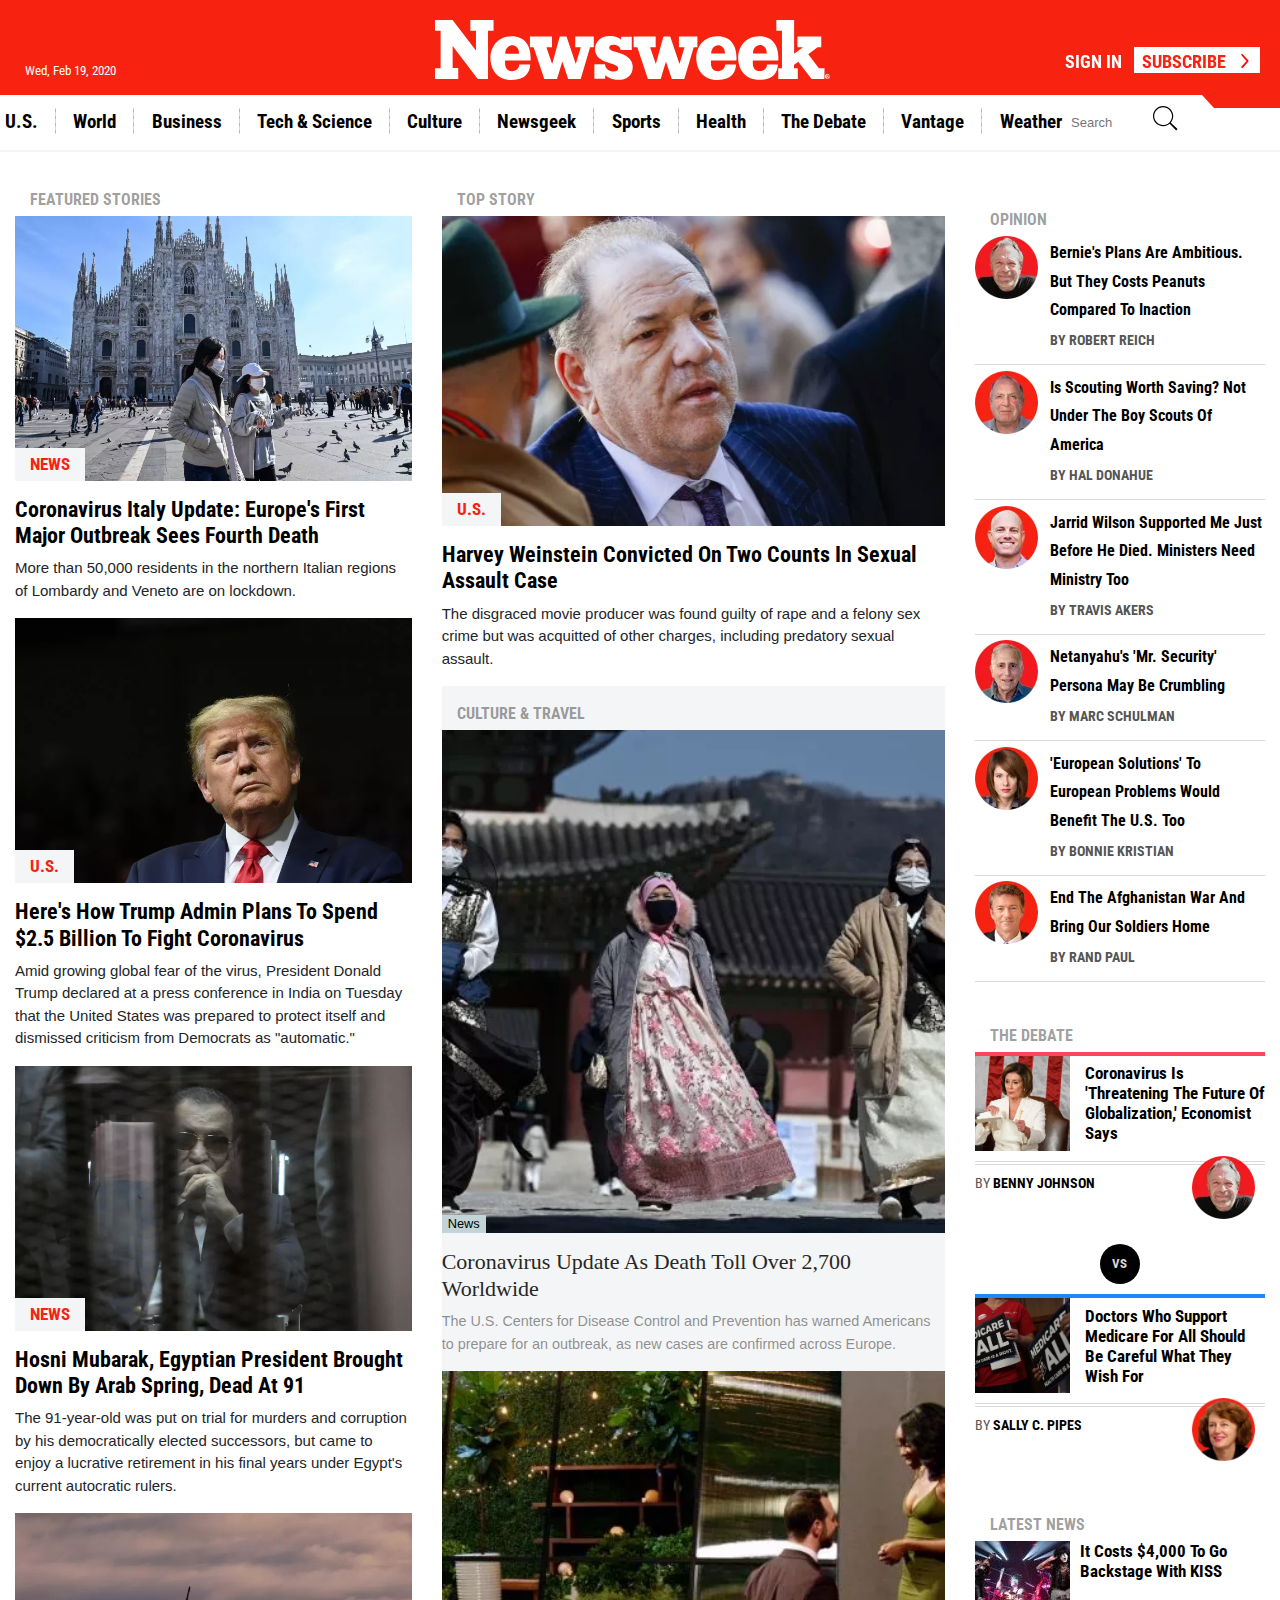
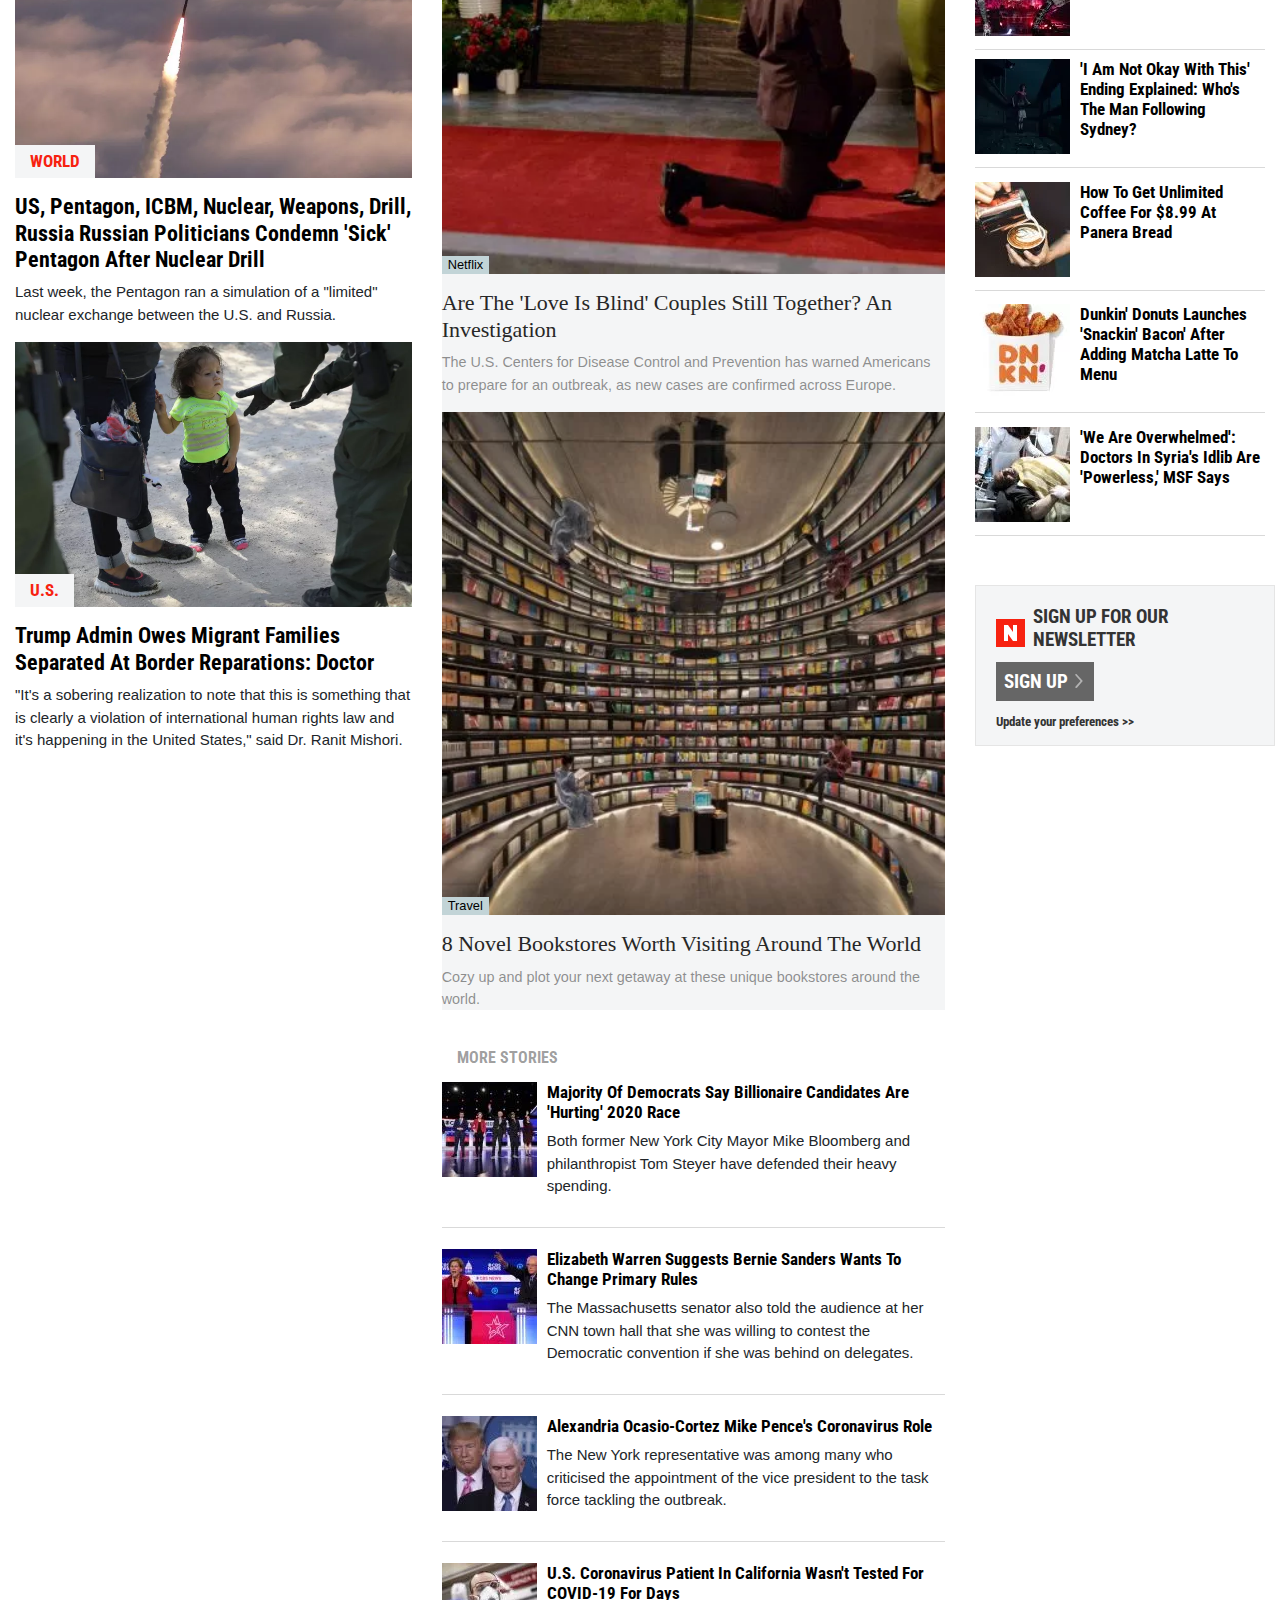
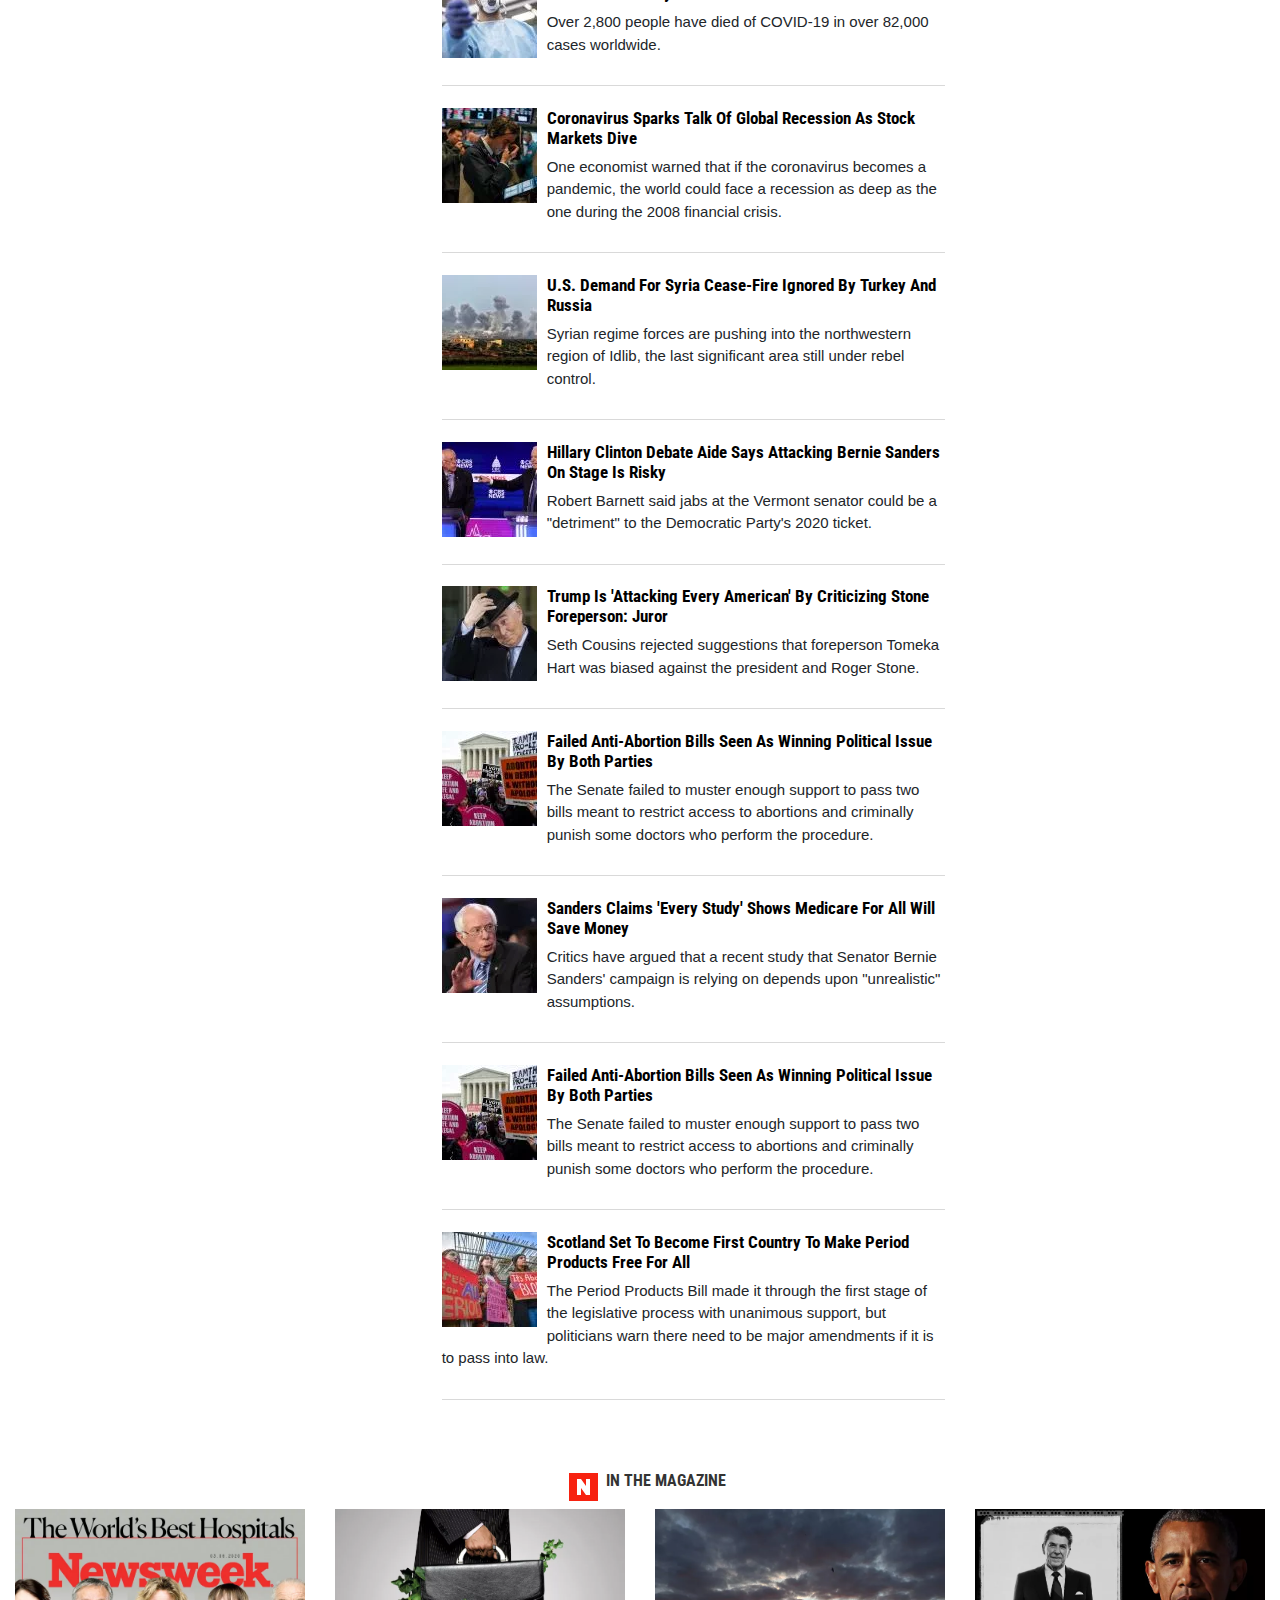
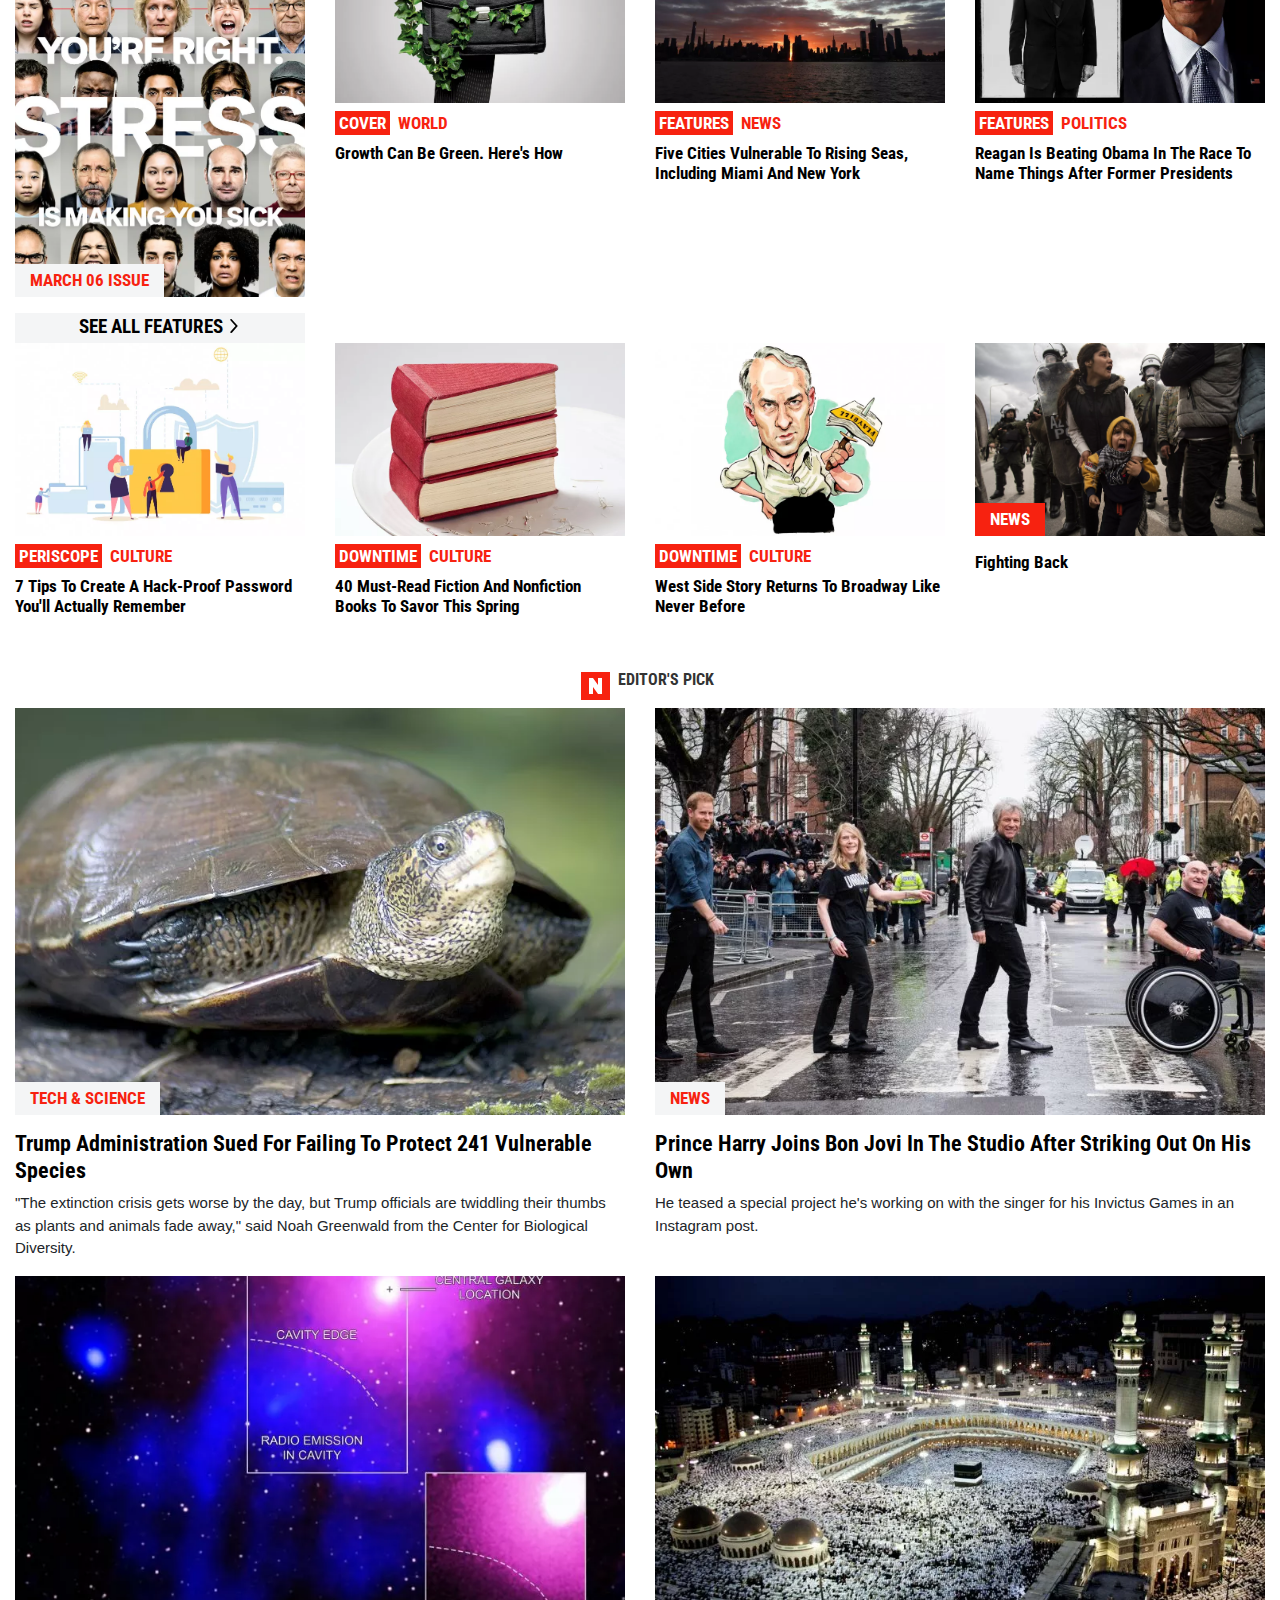
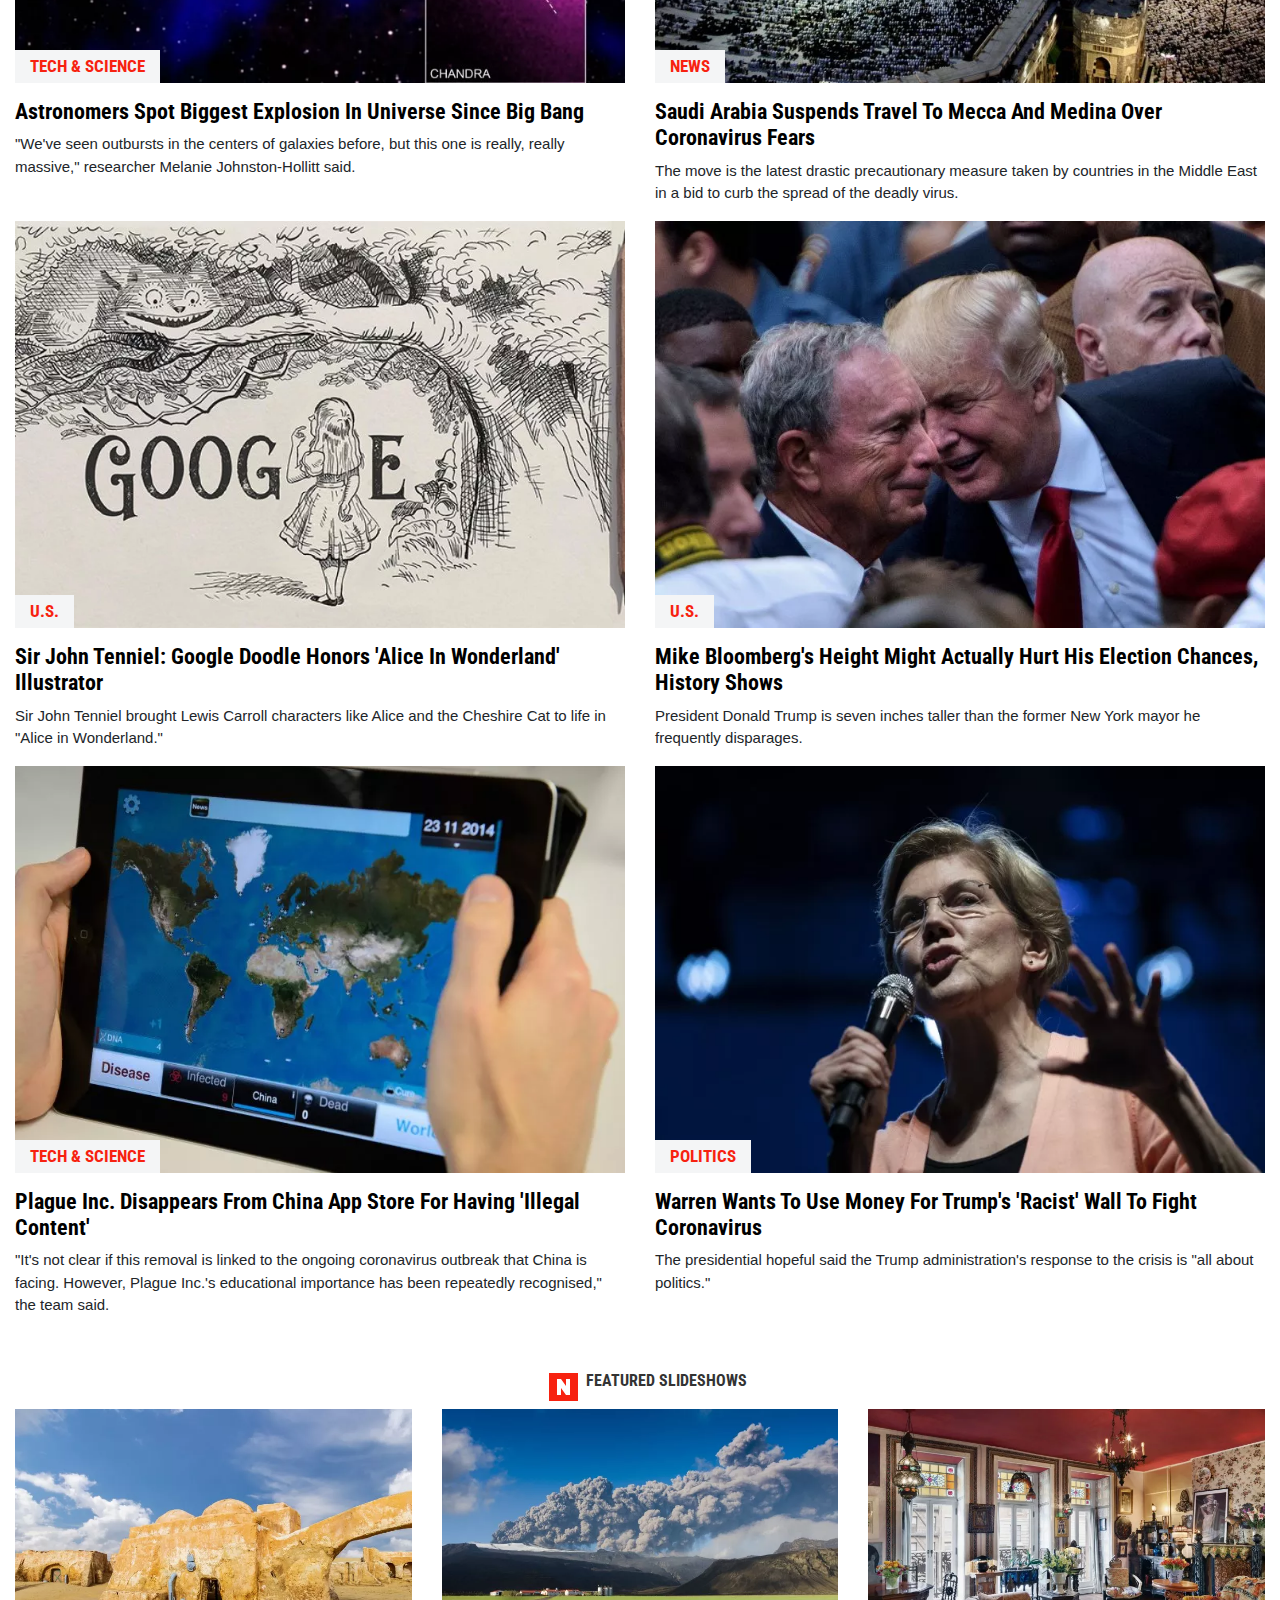
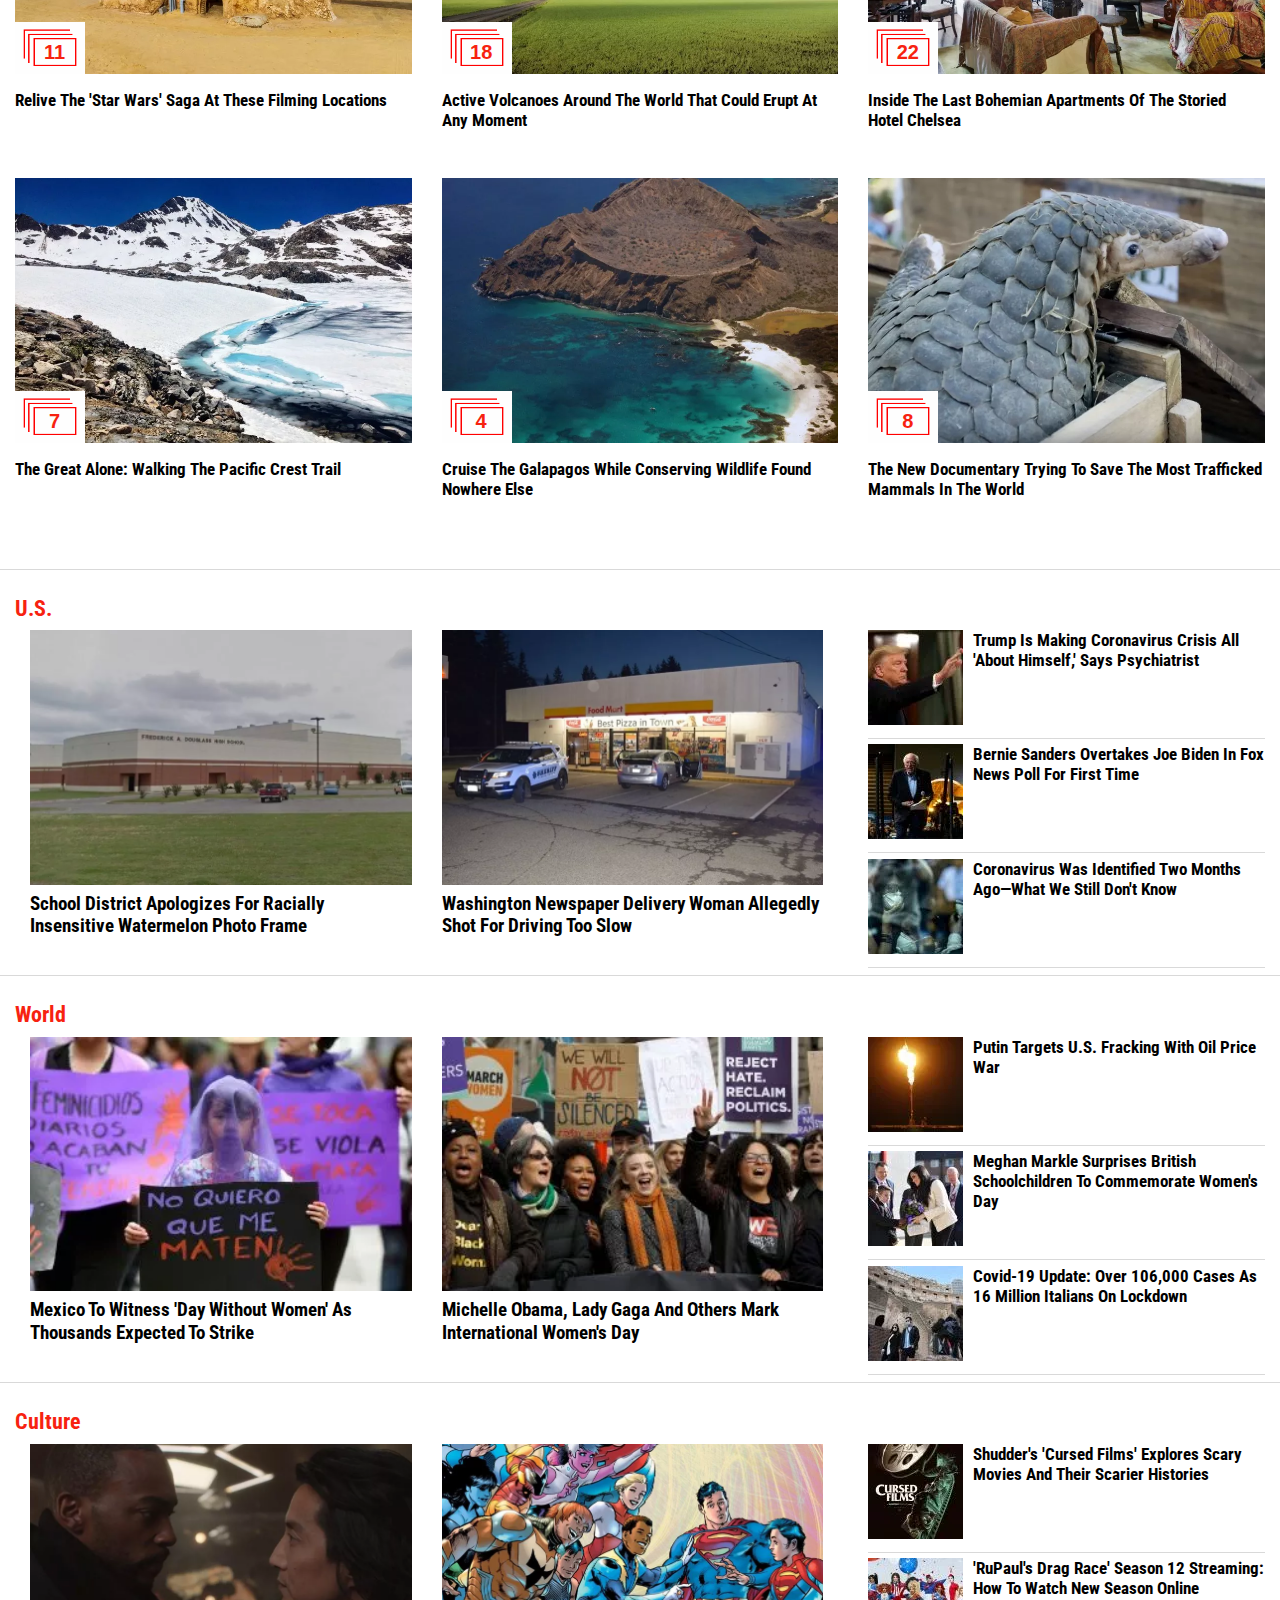
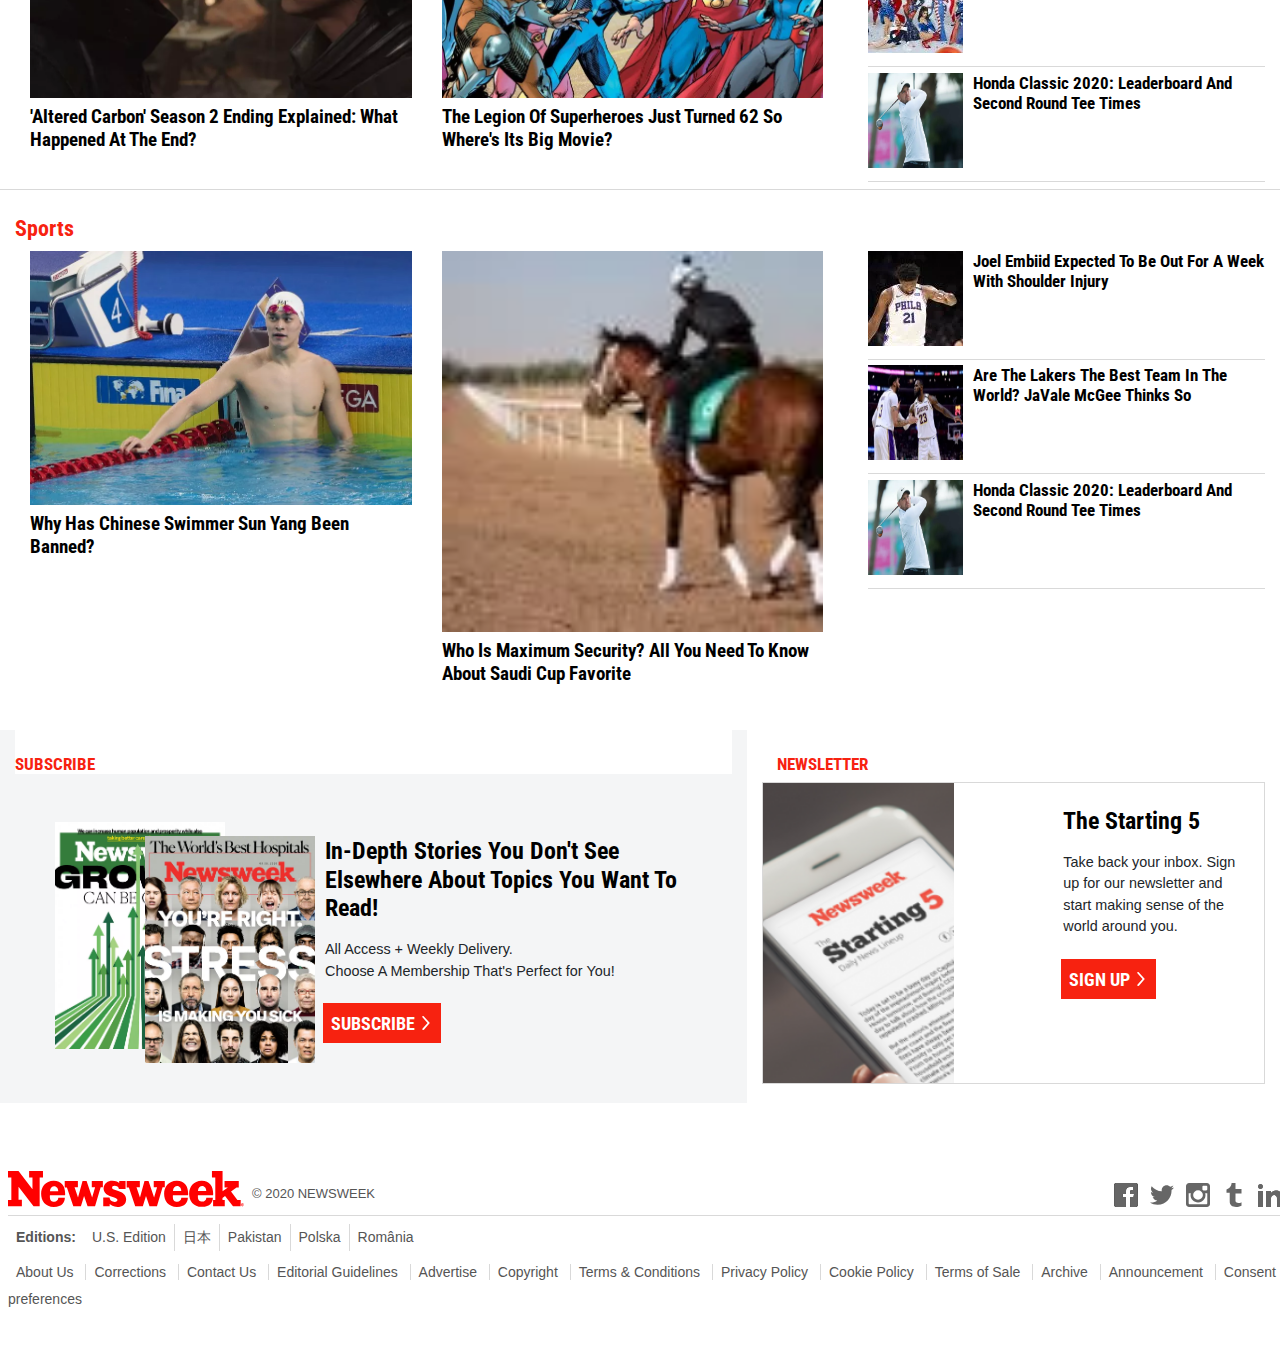
==== commit 3f0527ee: "add sticky position to sections" ====
--- a/index.html
+++ b/index.html
@@ -157,11 +157,14 @@
 			</nav>
 
 			<!-- @Content -->
-			<div class="content-top">
-				<div class="row position-relative ">
-					<!-- Featured Stories -->
-					<div class="top-story-container d-md-none bg-white p-0 m-0"></div>
-					<section class="column col-12 col-md-5 col-lg-4">
+			<div class="content-top position-relative">
+				<div class="main-content row position-relative ">
+					<!-- @Featured Stories -->
+					<div class="top-story-container container-fluid d-md-none bg-white p-0 m-0 white"> 
+						<img src="./resources/white.webp" alt="" class="img-fluid white-filler">
+
+					</div>
+					<section class="featured-stories column col-12 col-md-5 col-lg-4 sticky-top">
 						<h1 class="section-name mdGray">Featured Stories</h1>
 						<article class="">
 							<figure class="article-img-wrapper">
@@ -295,7 +298,7 @@
 							</a>
 						</article>
 					</section>
-					<section class="column col-12 col-md-7 col-lg-5 top-story-col position-static">
+					<section class="column col-12 col-md-7 col-lg-5 top-story-col">
 						<!-- @Top Story -->
 						<div class="top-story">
 							<h1 class="section-name mdGray">Top Story</h1>
@@ -325,25 +328,7 @@
 								</div>
 							</article>
 
-							<article class="pd-0 sml-article d-sm-none py-2">
-								<a href="#"
-									><img
-										src="./resources/chinese-children.webp"
-										alt="Chinese Children"
-										class="article-img-sml"
-								/></a>
-								<a href="#">
-									<h5 class="title und-red-on-hover black title-sml">
-										Coronavirus Is 'Threatening the Future of Globalization,'
-										Economist Says
-									</h5>
-								</a>
-								<p class="summary">
-									Imports to Korea from China have had the biggest fall since
-									the Asia financial crisis in 1999, with China's GDP set to
-									plummet this year.
-								</p>
-							</article>
+						
 						</div>
 						<!-- @Culture & Travel -->
 						<section class="column culture-travel">
@@ -648,9 +633,9 @@
 					</section>
 
 					<!-- @Opinion & Debate & Latest -->
-					<section class="column-3 col-12 col-lg-3 column">
+					<section class="opinion-subsec sticky-top col-12 col-lg-3 column">
 						<!-- @Opinion -->
-						<section class="column opinion-subsec ">
+						<section class="column  ">
 							<h1 class="section-name mdGray">Opinion</h1>
 							<article class="opinion  ">
 								<span class="opinion-img round-img">
--- a/style.css
+++ b/style.css
@@ -98,6 +98,12 @@
 .header-top {
 	padding: 15px;
 	height: 50px;
+	z-index: 10000;
+}
+
+.sticky {
+	position: sticky;
+	bottom: 0;
 }
 
 .nav-links {
@@ -300,17 +306,28 @@
 	text-transform: uppercase;
 }
 
-.top-story{
+.top-story {
 	position: absolute;
 	top: 0;
 	z-index: 5;
 }
 
+.white-filler {
+	width: 100%;
+	height: auto;
+	min-height: 370px;
+	max-height: 540px;
+}
+
+
+
 .top-story-container {
 	position: relative;
 	width: 100%;
-	height: 610px;
-	;
+}
+
+.top-story-col {
+	top: 20;
 }
 
 .column {
@@ -692,7 +709,7 @@
 	width: 80%;
 	overflow-wrap: break-word;
 }
-									
+
 .subscribe-text {
 	padding: 0;
 	margin-top: 15px;
@@ -704,37 +721,41 @@
 	border: 1px solid var(--lightGray);
 	width: 100%;
 }
+.featured-stories {
+	height: 2200px;
+}
+.opinion-subsec {
+	height: 2200px;
+}
 
 @media only screen and (min-width: 768px) {
 	.summary {
 		font-size: 15px;
 	}
 
-		.wrapper {
+	.wrapper {
 		background-color: white;
 	}
 
-
-.top-story{
-	position: relative;
-	z-index: 0;
-}
-
-.top-story-container {
-	display: none;
-}
-
-.subscribe-text {
-	padding: 0 130px 0 10px;
-
-	word-wrap: break-word;
-	max-width: 100%;
-}
-
-.newsletter-text {
-	padding: 0 20px 0 50px;
-	
-}
+	.top-story {
+		position: relative;
+		z-index: 0;
+	}
+
+	.top-story-container {
+		display: none;
+	}
+
+	.subscribe-text {
+		padding: 0 130px 0 10px;
+
+		word-wrap: break-word;
+		max-width: 100%;
+	}
+
+	.newsletter-text {
+		padding: 0 20px 0 50px;
+	}
 
 	.column {
 		border: none;
@@ -751,7 +772,6 @@
 		height: 189px;
 	}
 	.issues {
-		
 		height: 241px;
 	}
 	.in-depth {
@@ -849,10 +869,15 @@
 		border-left: 12px solid white;
 	}
 
+	.content-top {
+		
+	}
+
 	.header-top {
 		height: 95px;
 		padding: 20px 10px 15px;
 		justify-content: flex-start;
+		z-index: 10000;
 	}
 
 	#header-bottom {
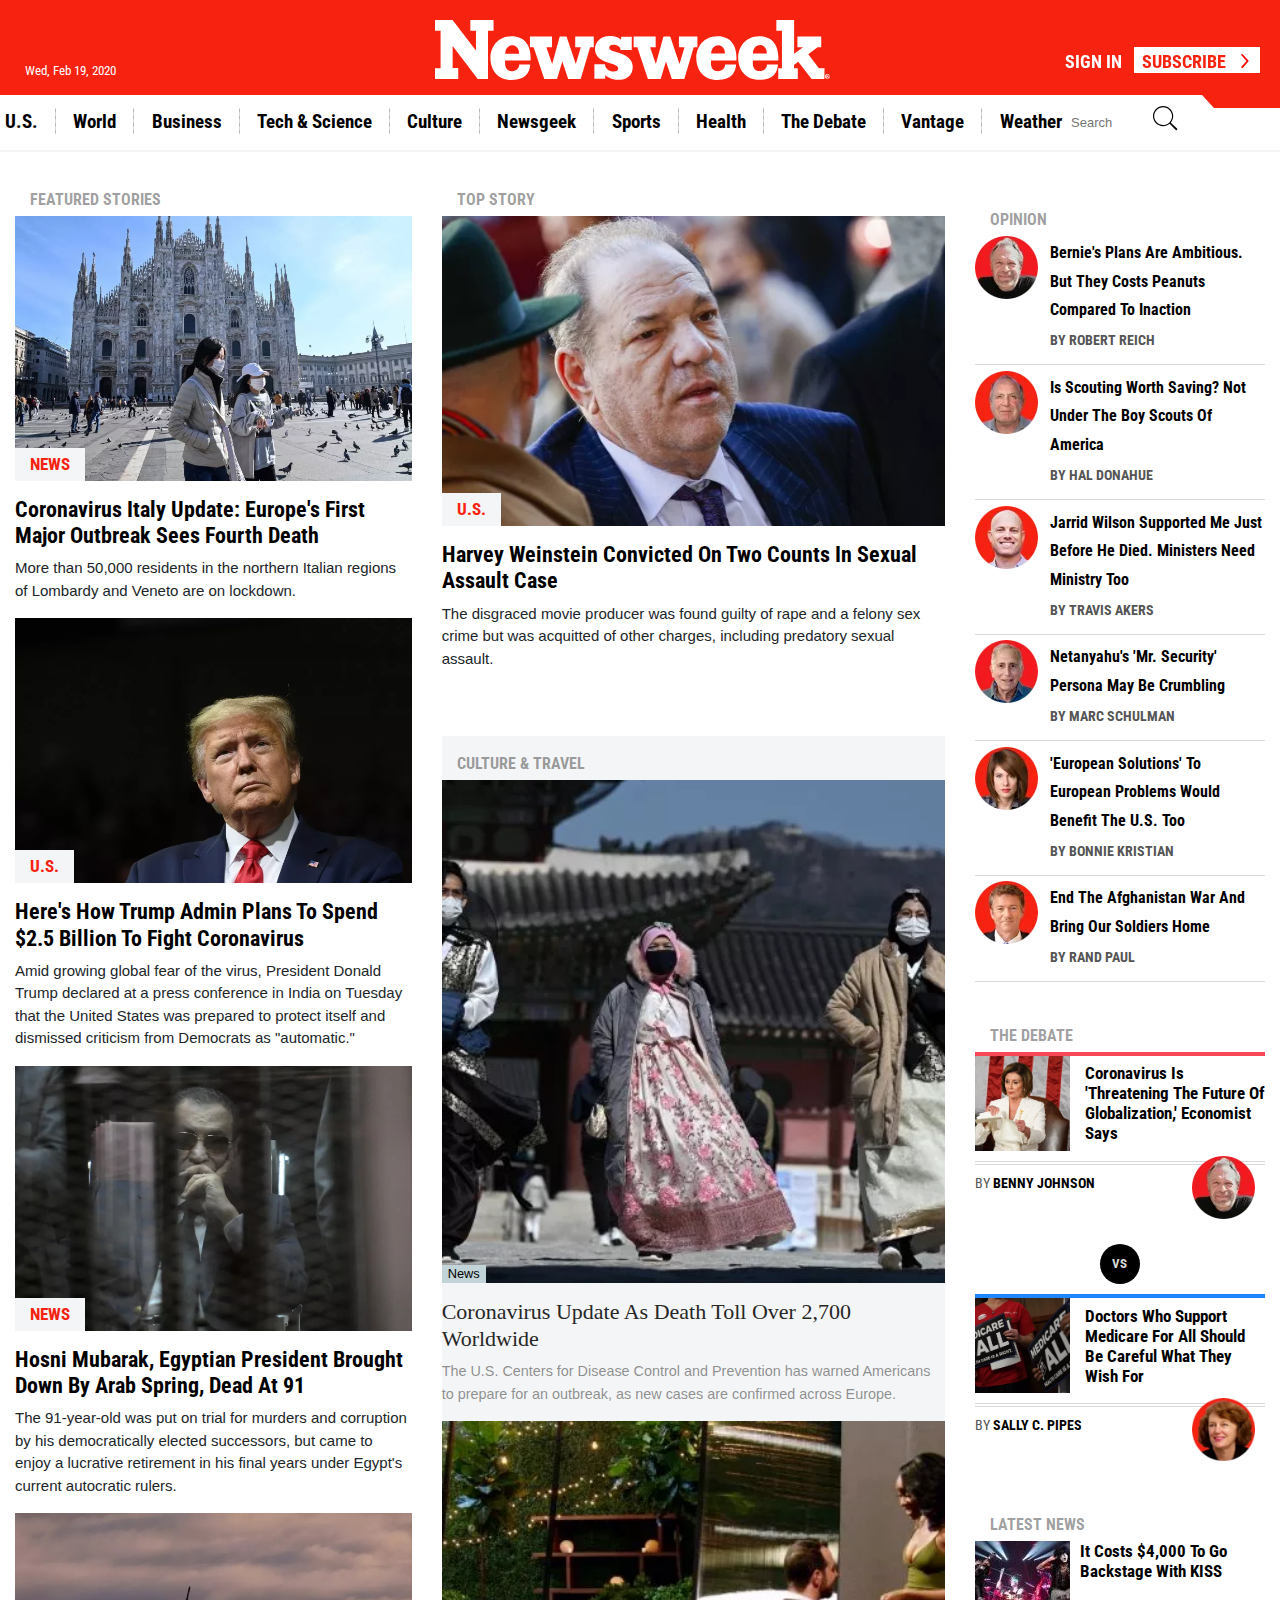
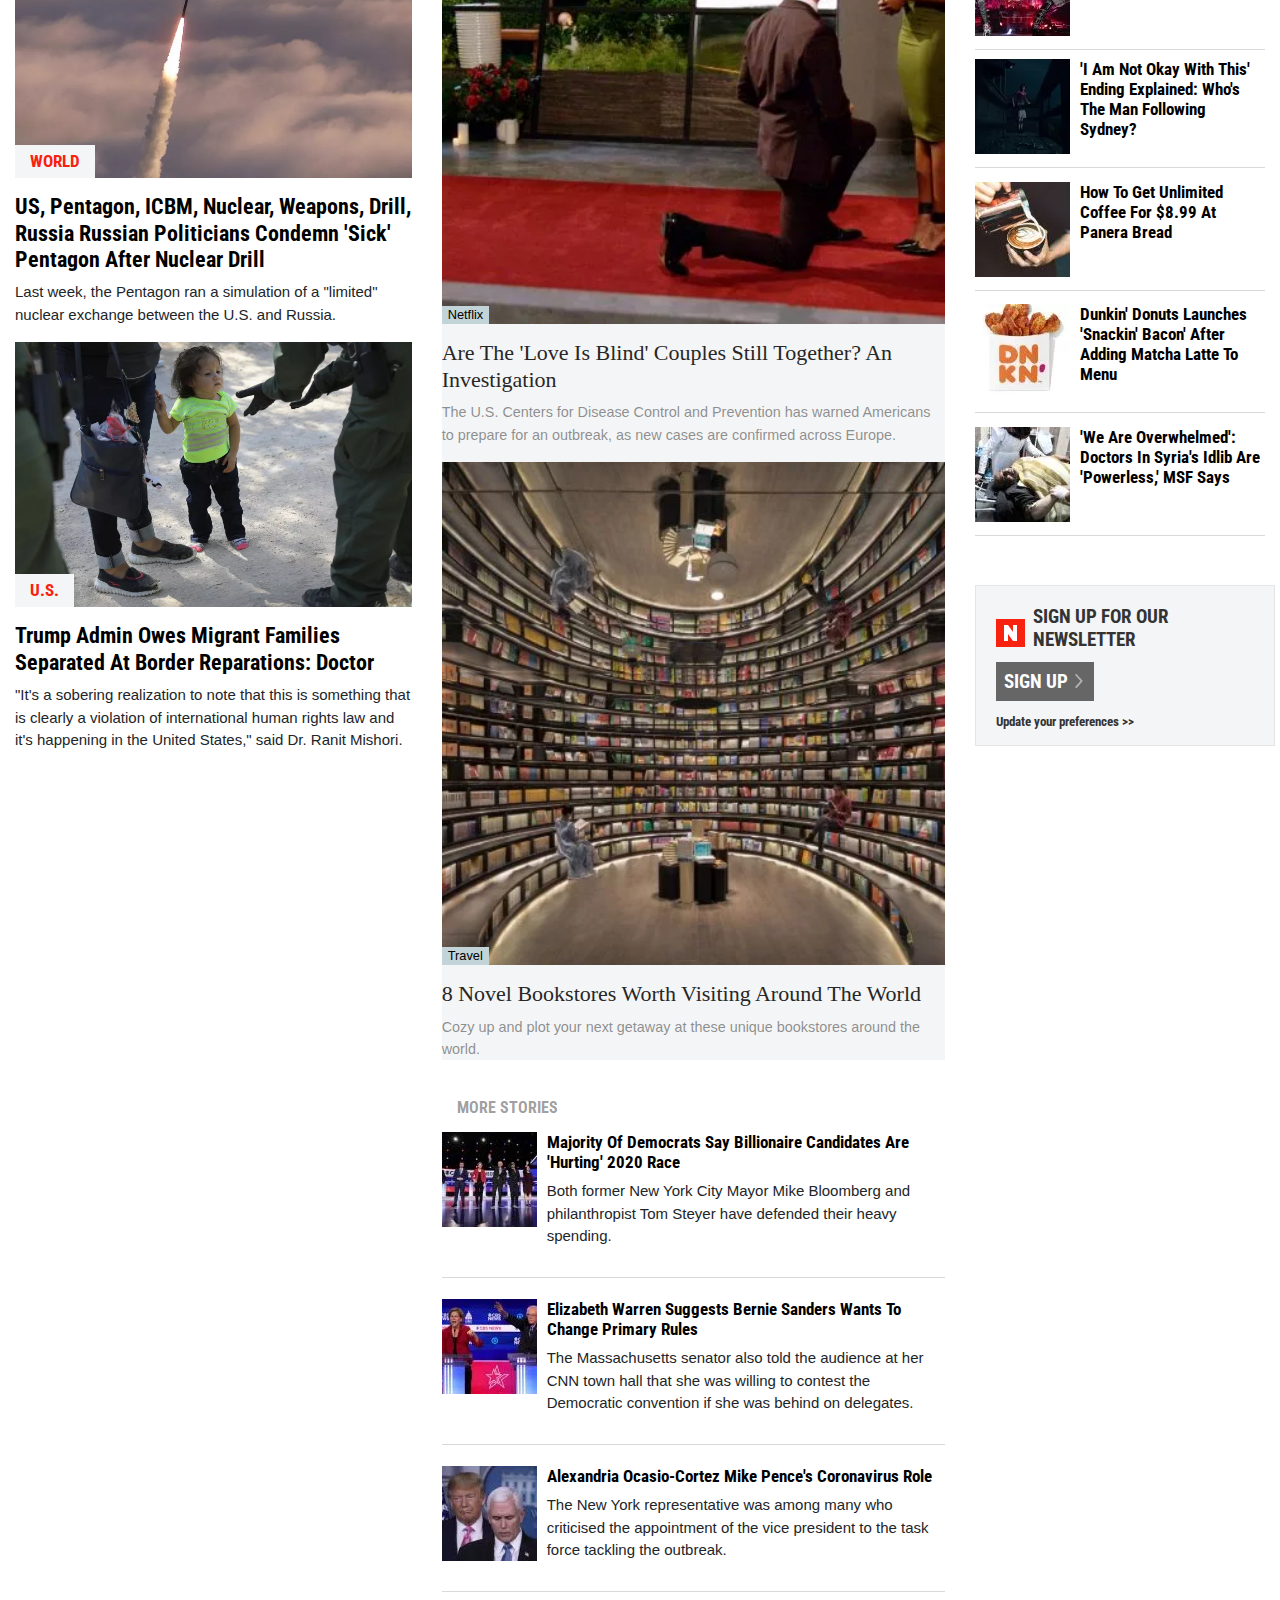
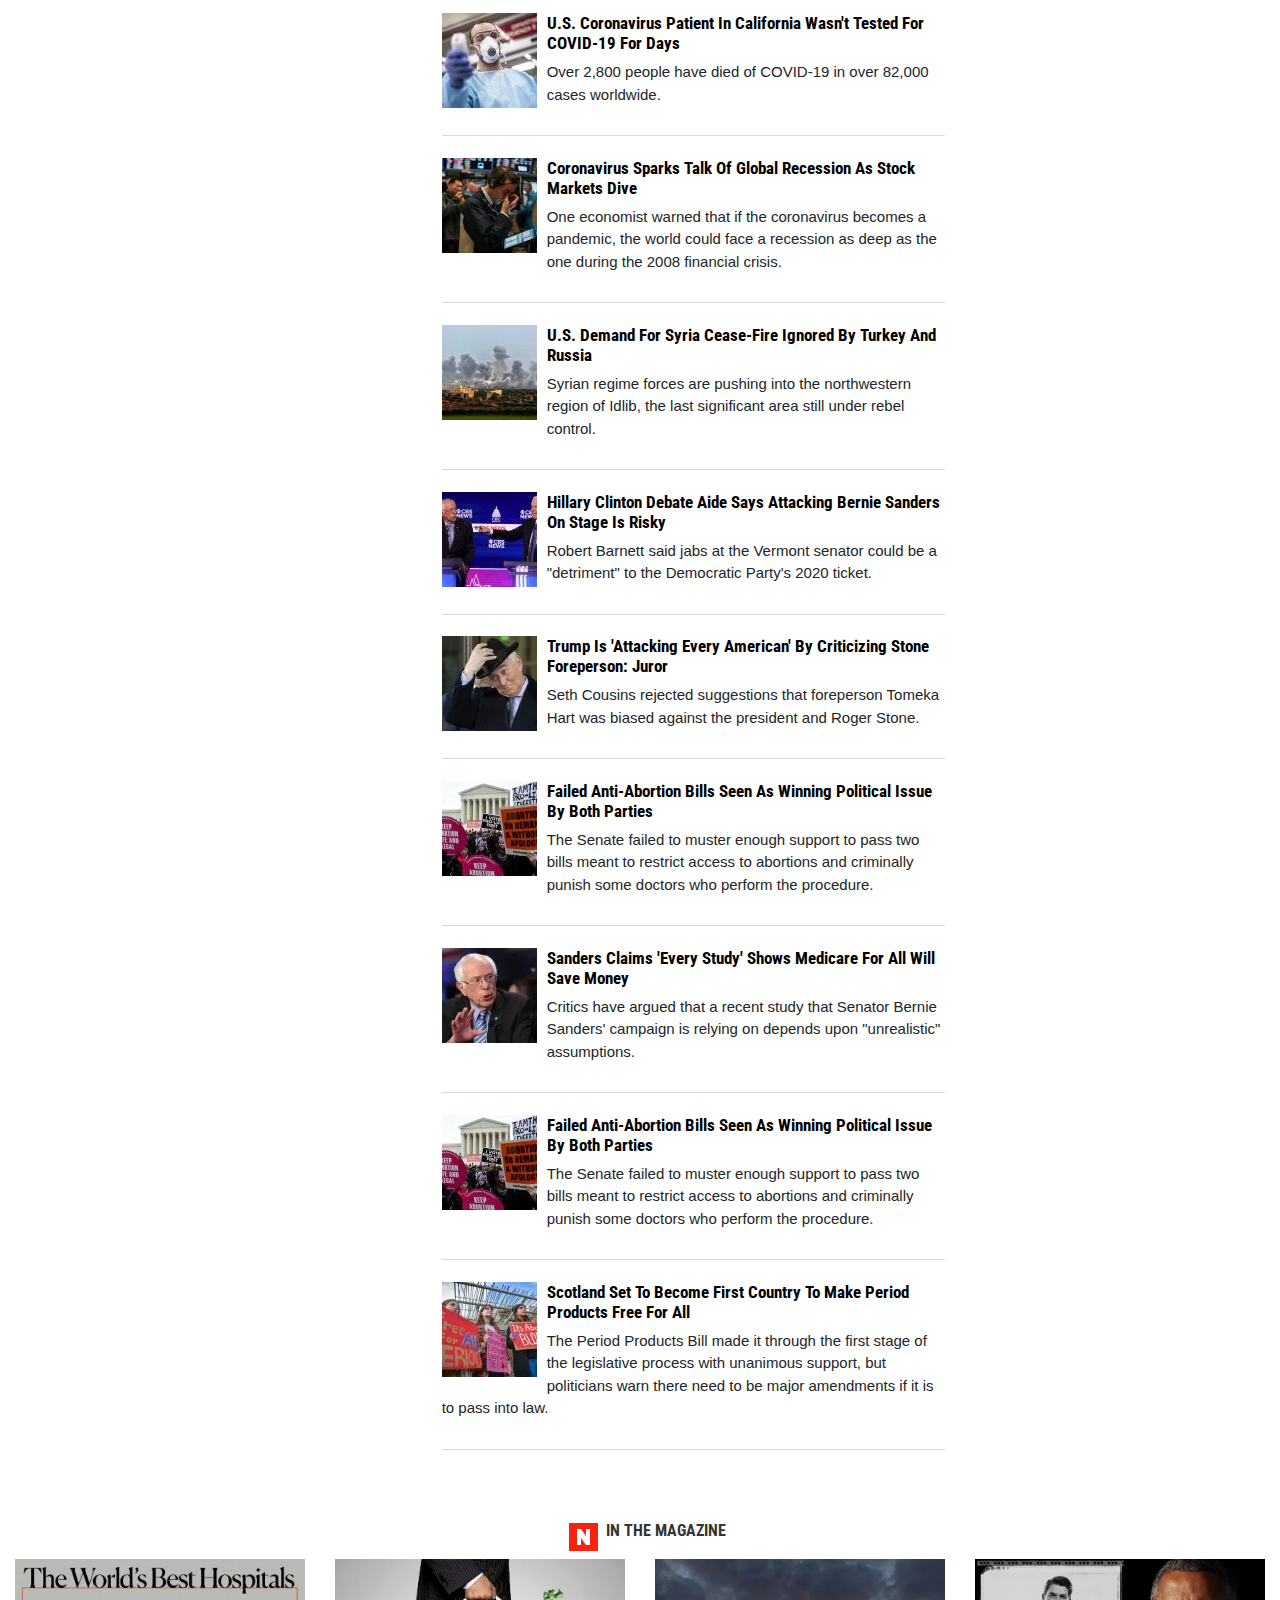
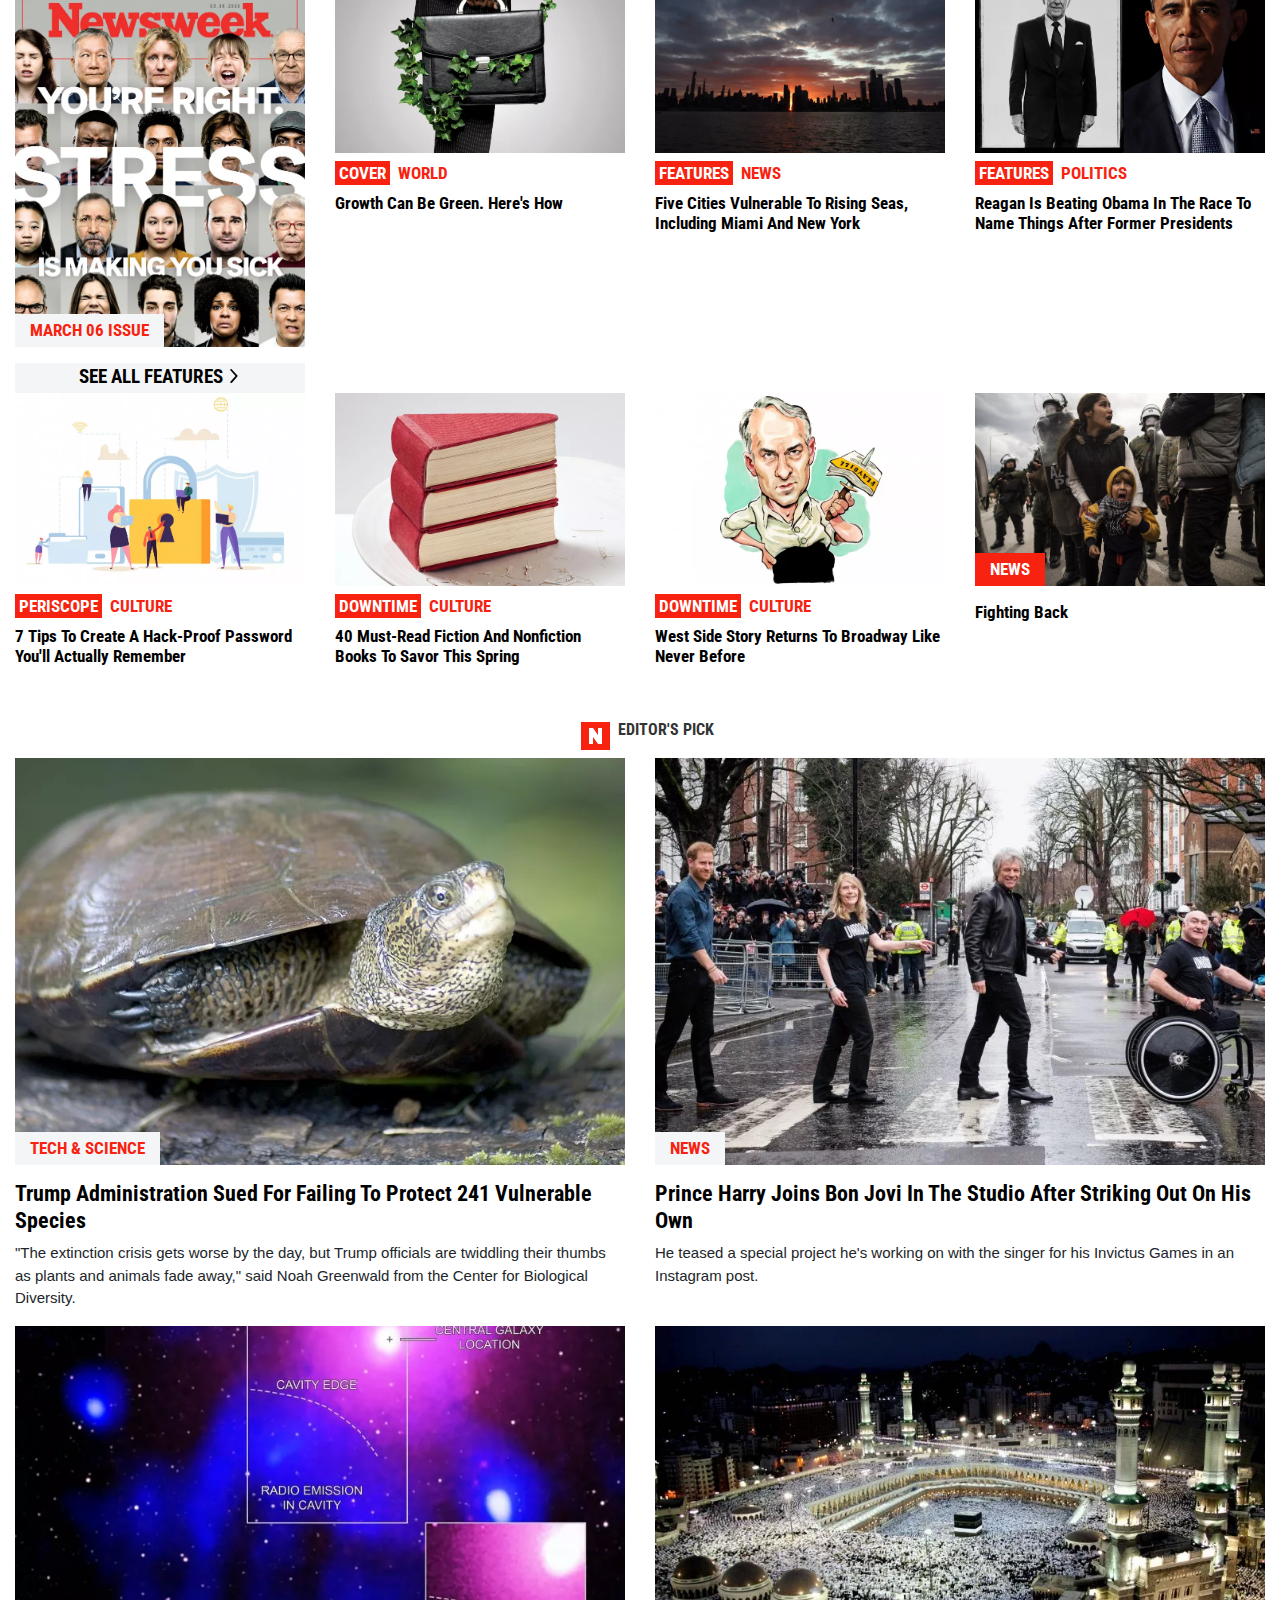
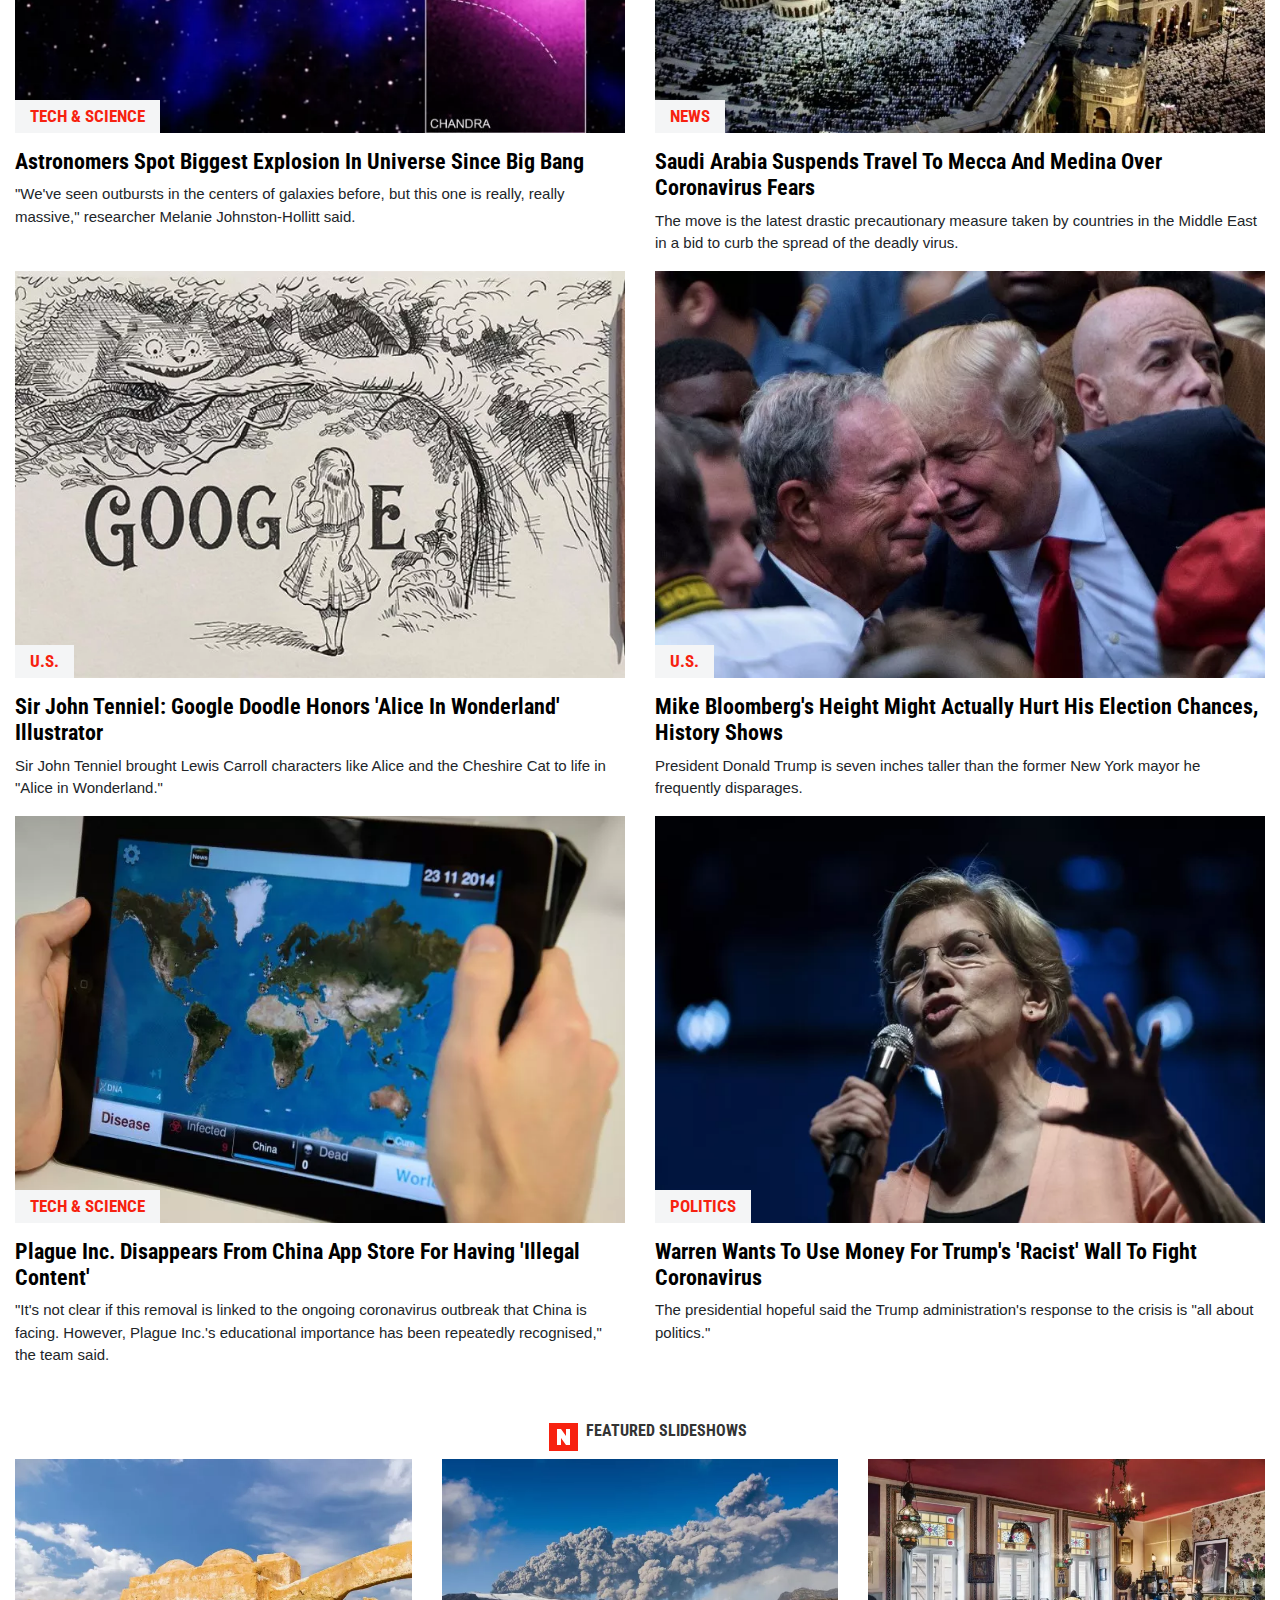
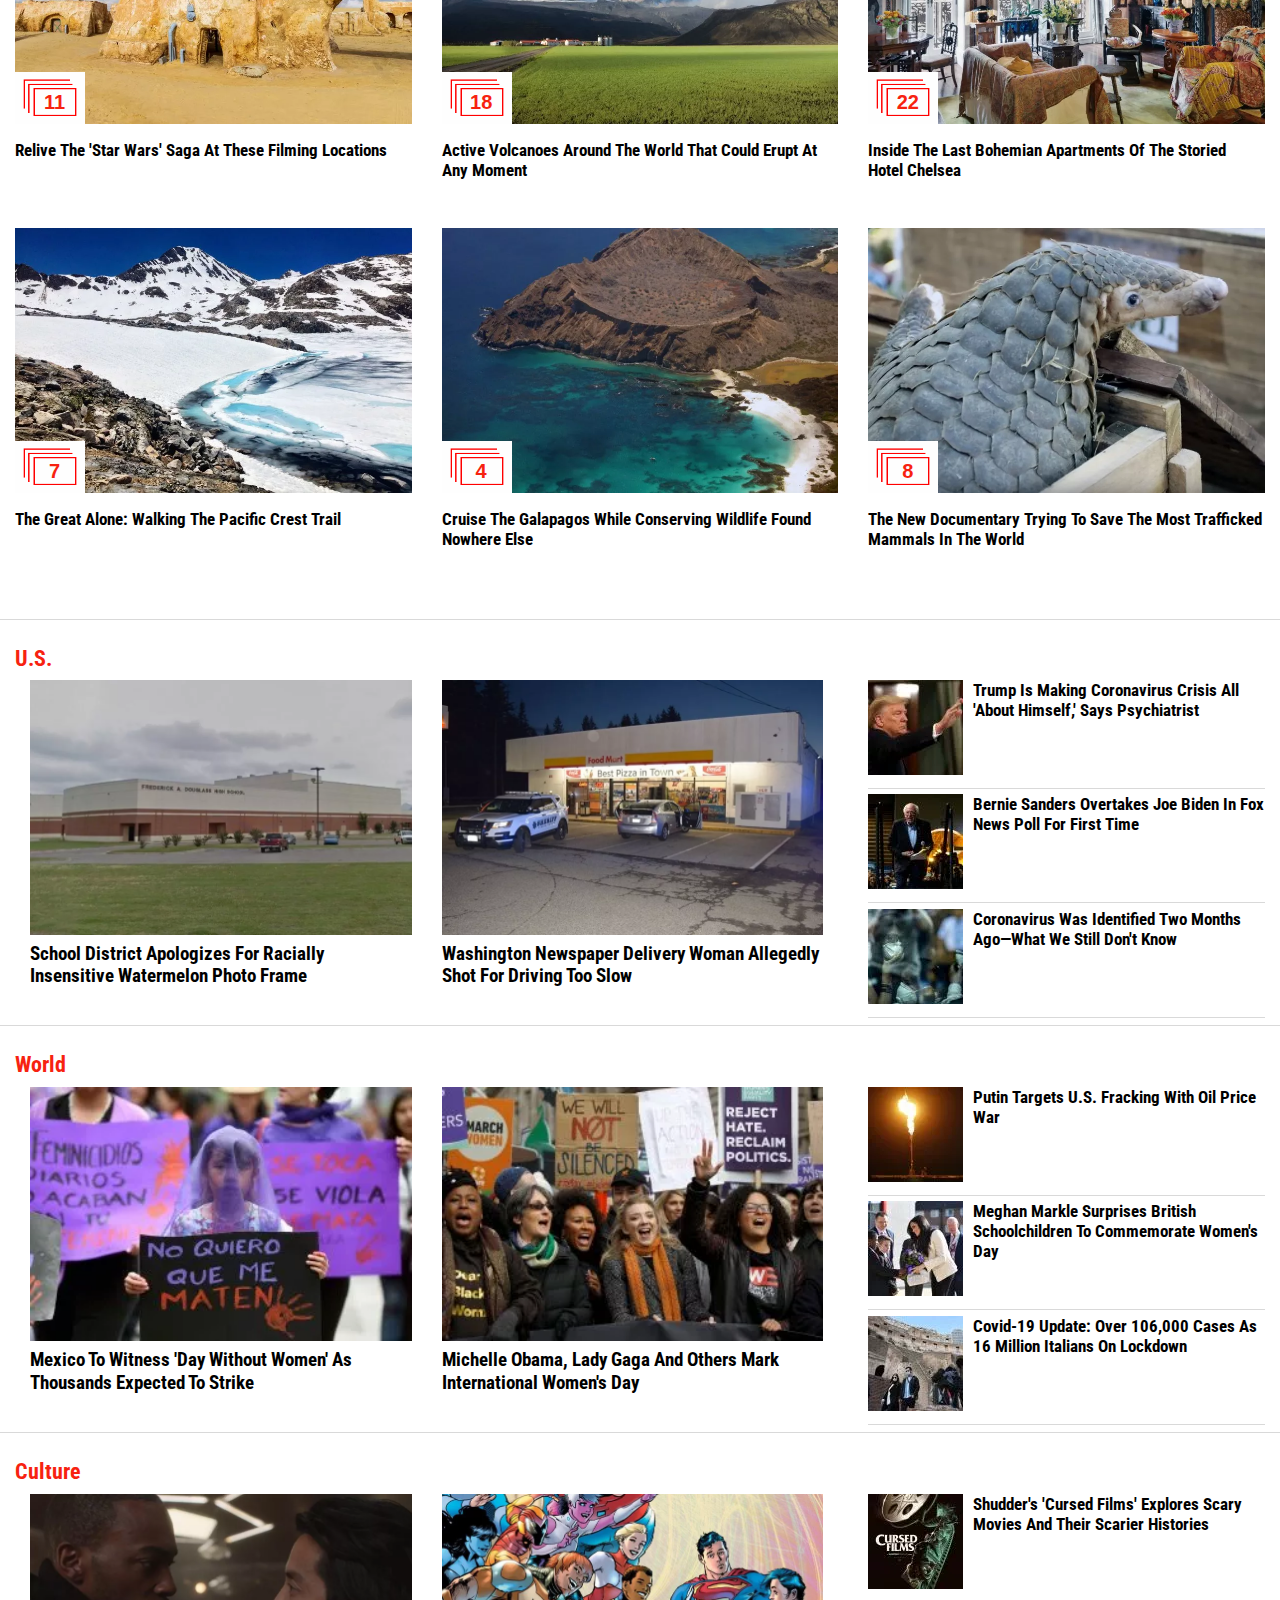
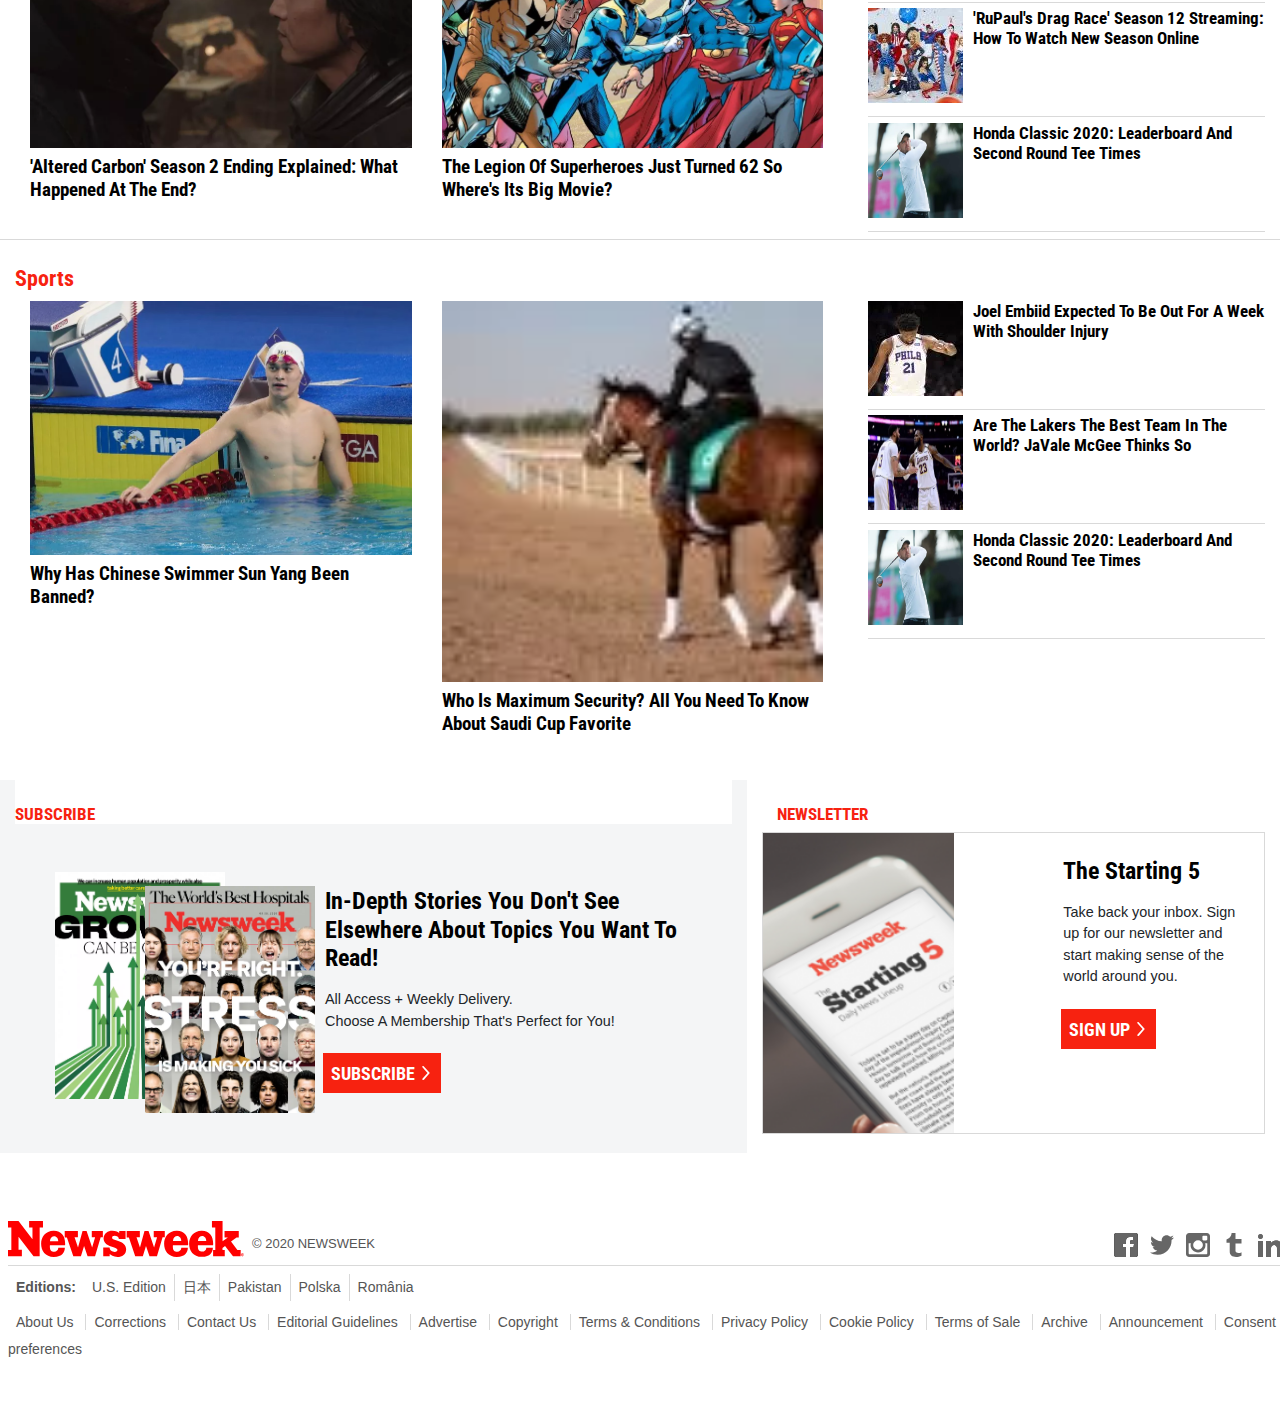
==== commit b543f244: "adjust white fillers" ====
--- a/index.html
+++ b/index.html
@@ -89,7 +89,7 @@
 			<!-- @header-bottom -->
 			<nav
 				id="header-bottom"
-				class="navbar d-lg-sticky py-2 px-0 navbar-expand-lg "
+				class="navbar py-2 px-0 navbar-expand-lg "
 			>
 				<!-- @nav-link -->
 				<div
@@ -164,7 +164,7 @@
 						<img src="./resources/white.webp" alt="" class="img-fluid white-filler">
 
 					</div>
-					<section class="featured-stories column col-12 col-md-5 col-lg-4 sticky-top">
+					<section class="featured-stories column col-12 col-md-5 col-lg-4 sticky-md-top">
 						<h1 class="section-name mdGray">Featured Stories</h1>
 						<article class="">
 							<figure class="article-img-wrapper">
@@ -298,7 +298,7 @@
 							</a>
 						</article>
 					</section>
-					<section class="column col-12 col-md-7 col-lg-5 top-story-col">
+					<section class="column col-12 col-md-7 col-lg-5 top-story-col position-static position-md-relative">
 						<!-- @Top Story -->
 						<div class="top-story">
 							<h1 class="section-name mdGray">Top Story</h1>
@@ -327,8 +327,10 @@
 									</p>
 								</div>
 							</article>
-
-						
+													
+						</div>
+						<div>
+							<img class="white-filler" src="./resources/white.webp" alt="#">
 						</div>
 						<!-- @Culture & Travel -->
 						<section class="column culture-travel">
@@ -633,7 +635,7 @@
 					</section>
 
 					<!-- @Opinion & Debate & Latest -->
-					<section class="opinion-subsec sticky-top col-12 col-lg-3 column">
+					<section class="opinion-subsec sticky-md-top col-12 col-lg-3 column">
 						<!-- @Opinion -->
 						<section class="column  ">
 							<h1 class="section-name mdGray">Opinion</h1>
--- a/style.css
+++ b/style.css
@@ -47,6 +47,7 @@
 .wrapper {
 	margin: 0 auto;
 	max-width: 1310px;
+	min-width: 400px;
 }
 
 .navbar-expand-lg .navbar-nav .nav-link {
@@ -314,9 +315,9 @@
 
 .white-filler {
 	width: 100%;
-	height: auto;
-	min-height: 370px;
-	max-height: 540px;
+	min-height: 30px;
+	max-height: 50px;
+
 }
 
 
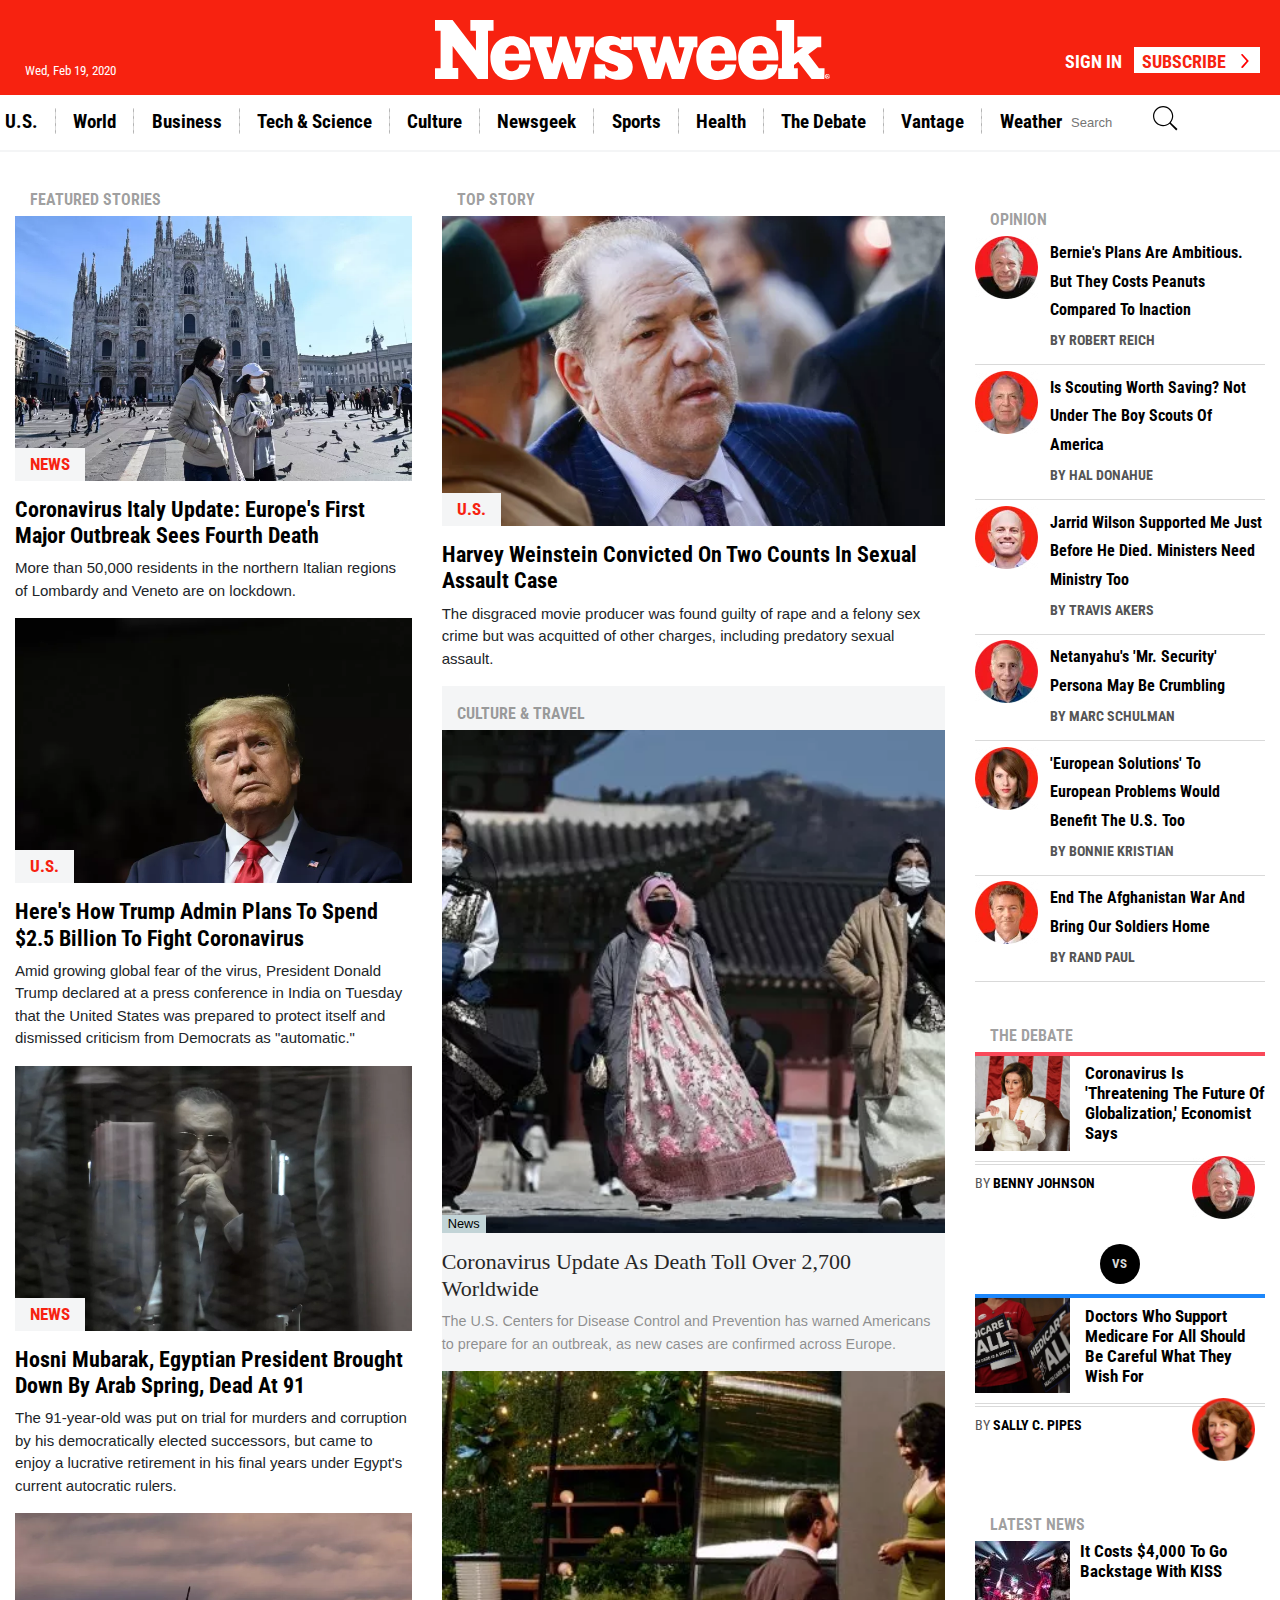
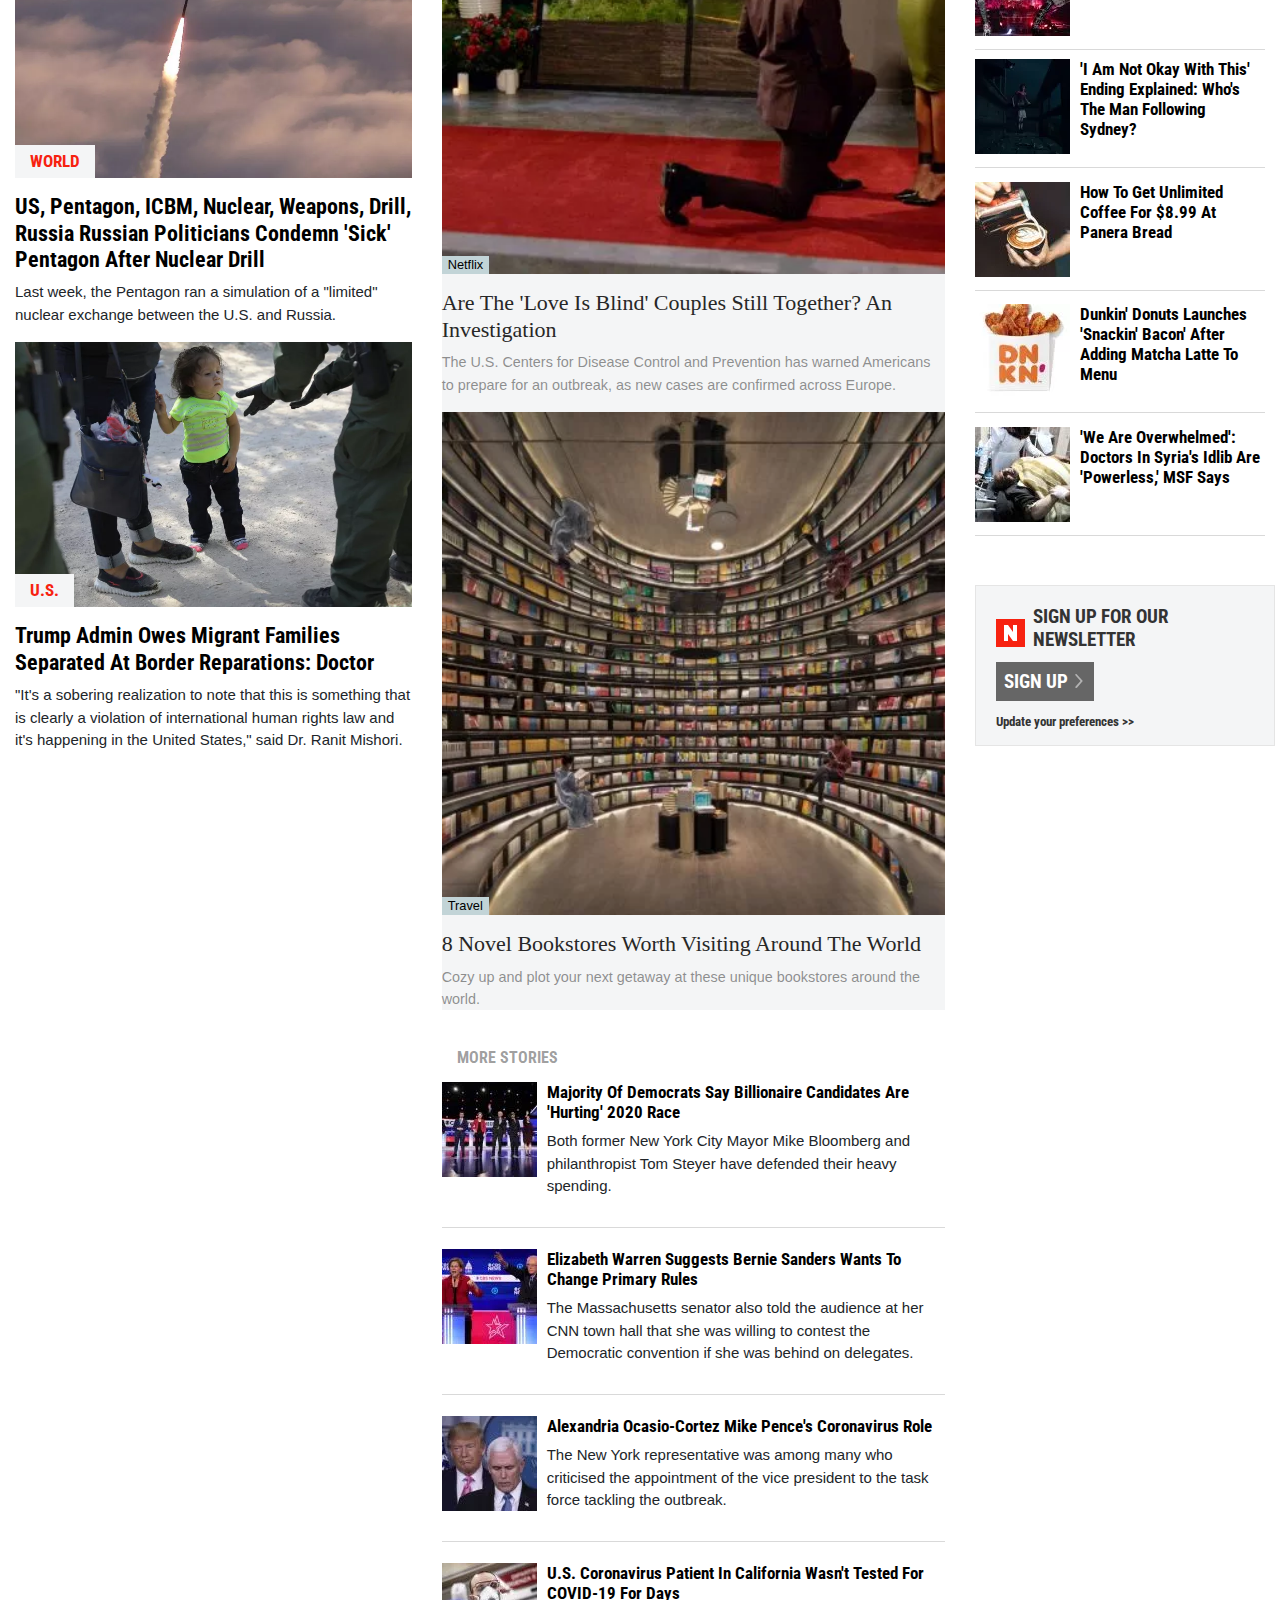
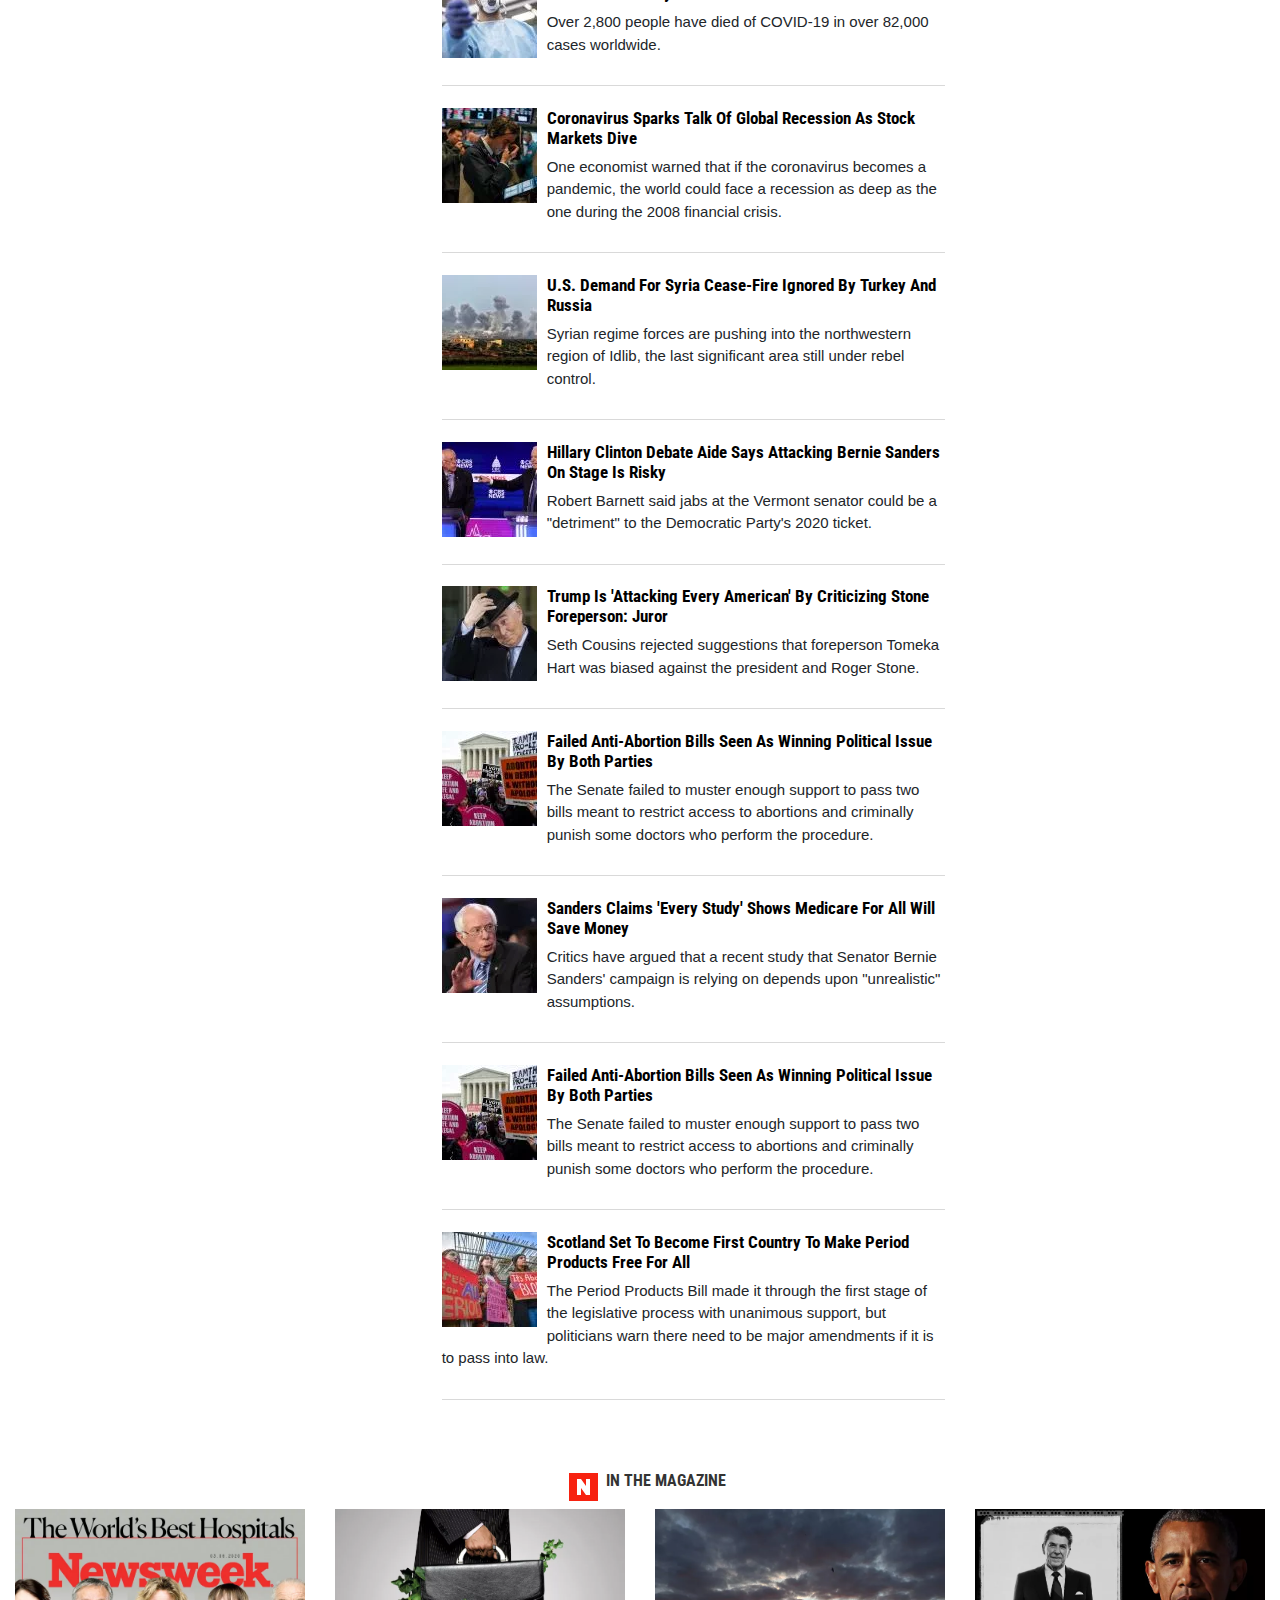
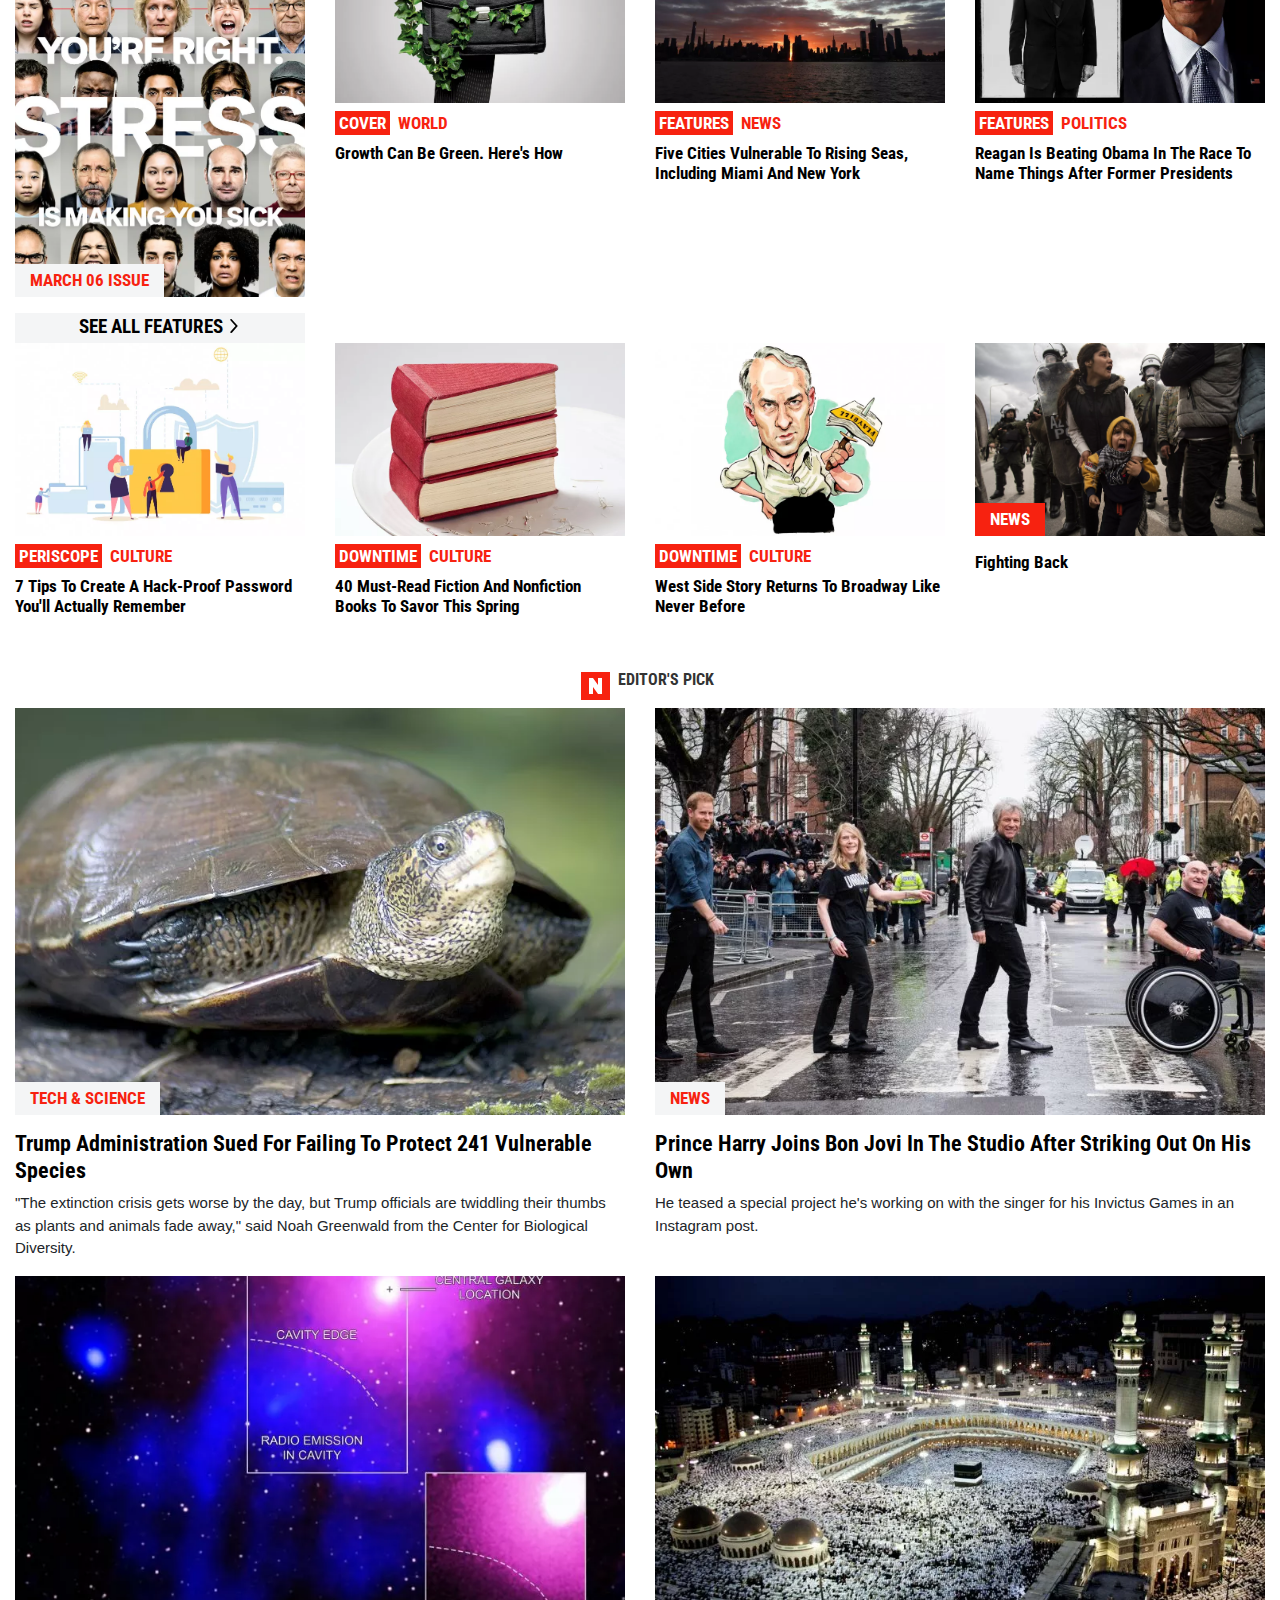
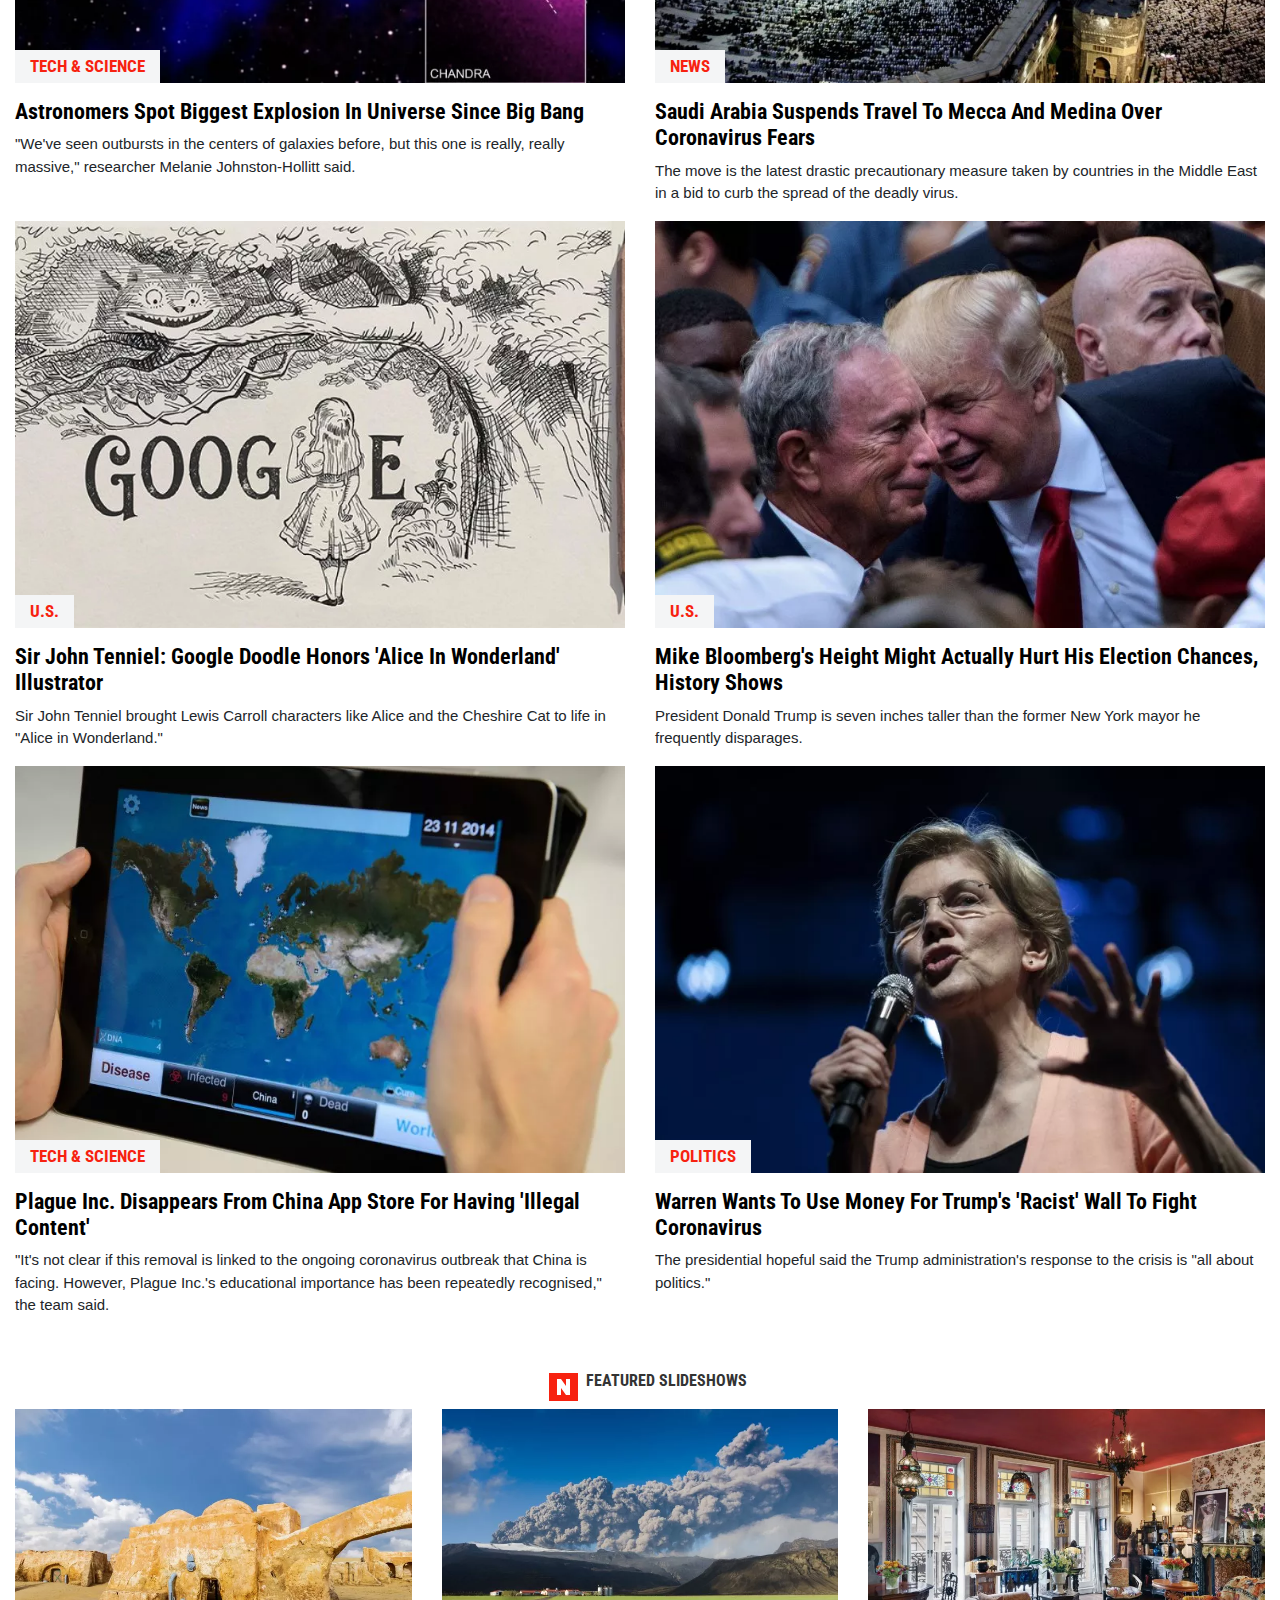
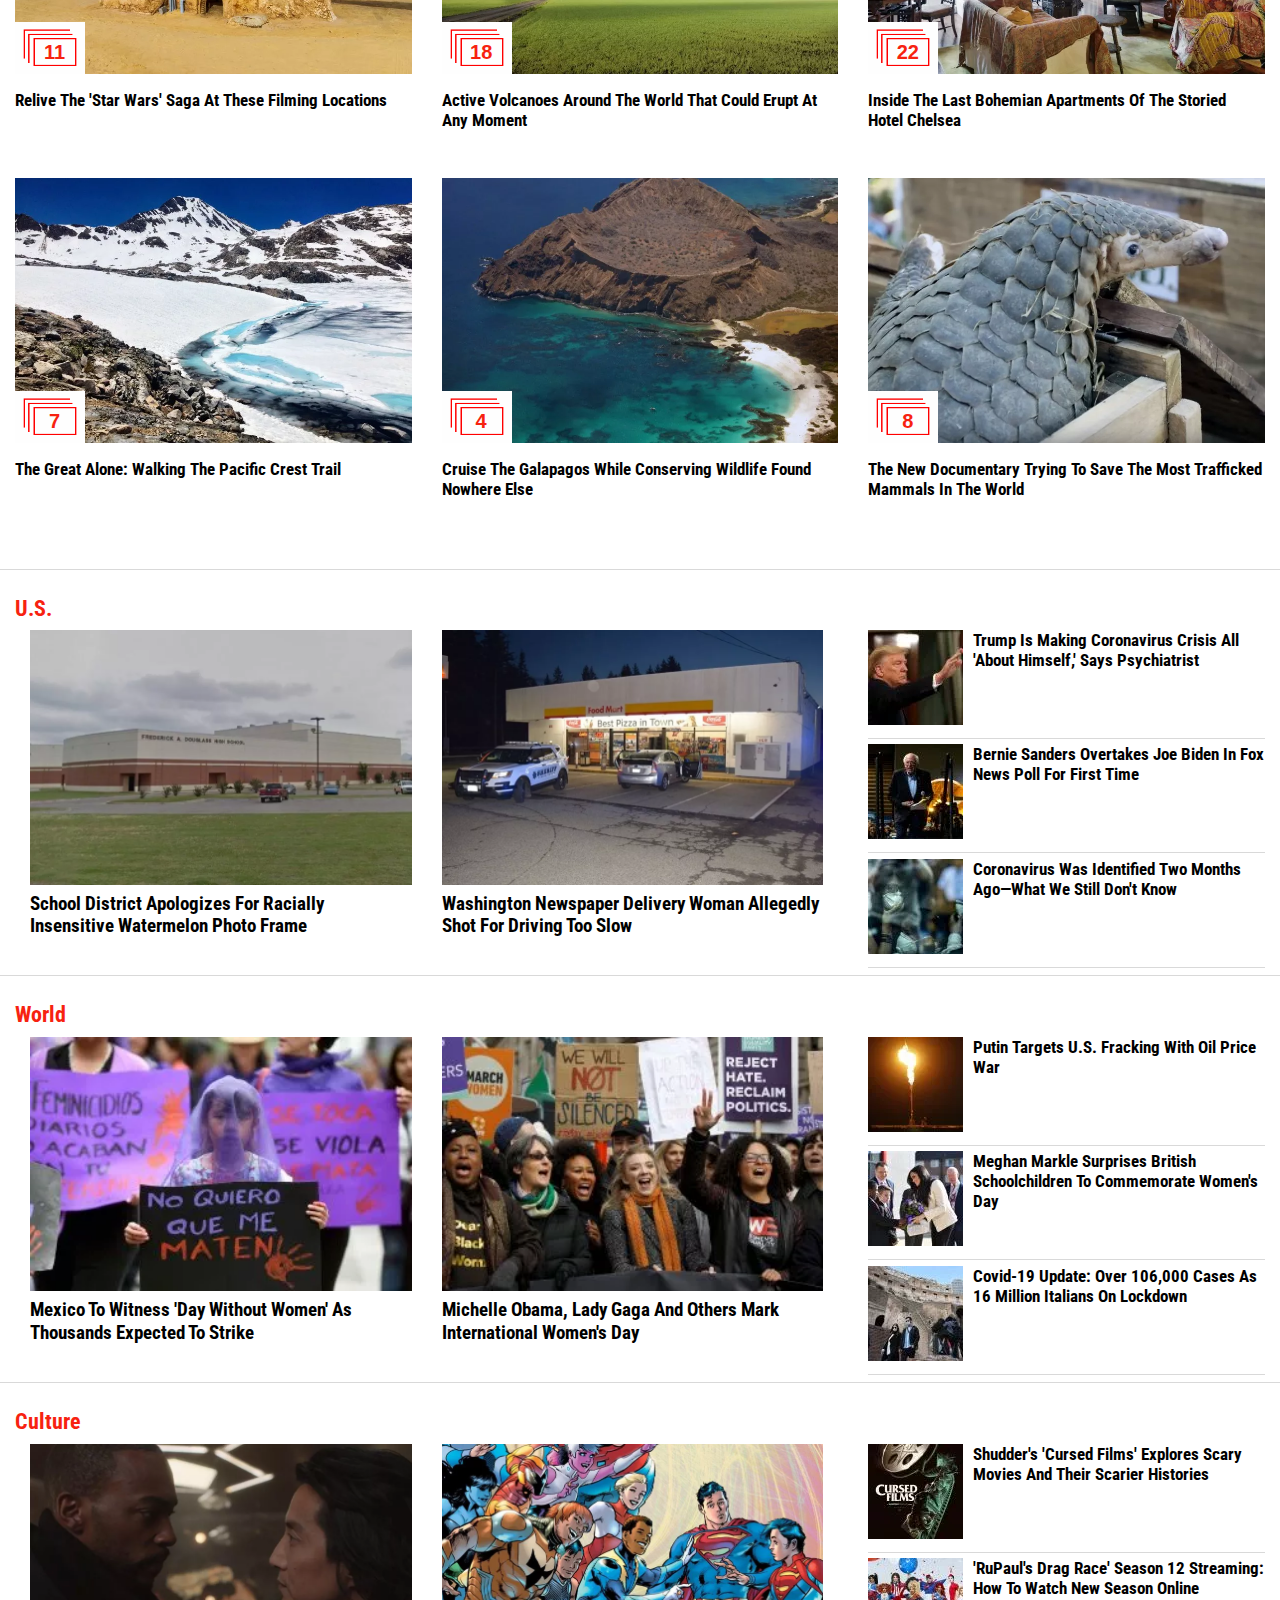
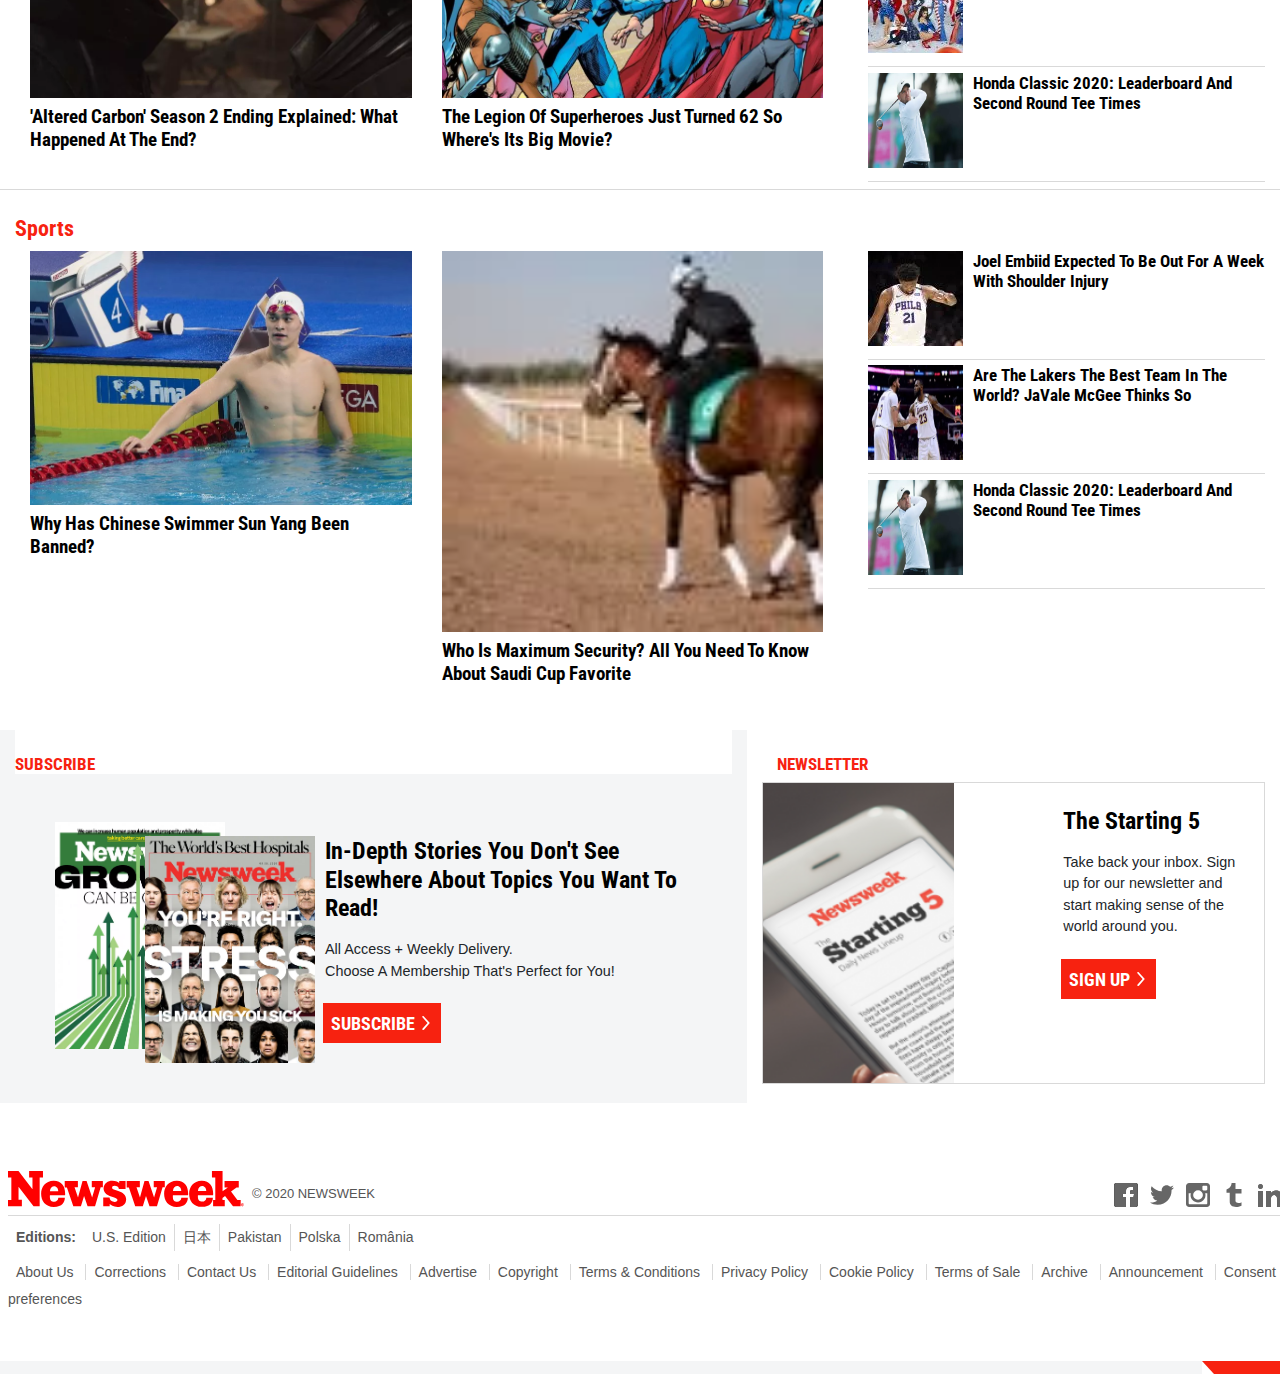
==== commit 8eee10e0: "sticky" ====
--- a/index.html
+++ b/index.html
@@ -46,7 +46,7 @@
 		<div class="wrapper position-relative d-block">
 			<!-- @navbar -->
 			<div
-				class="header-top container-fluid mx-auto sticky-top bg-red justify-space-between row"
+				class="header-top container-fluid mx-auto  bg-red justify-space-between row"
 			>
 				<!-- Date -->
 				<div
@@ -160,11 +160,32 @@
 			<div class="content-top position-relative">
 				<div class="main-content row position-relative ">
 					<!-- @Featured Stories -->
-					<div class="top-story-container container-fluid d-md-none bg-white p-0 m-0 white"> 
-						<img src="./resources/white.webp" alt="" class="img-fluid white-filler">
-
+					<div class="top-story column d-md-none">
+						<h1 class="section-name mdGray">Top Story</h1>
+						<article class="">
+							<figure class="article-img-wrapper">
+								<a href="#">
+									<img class="article-img" src="./resources/harvey-weinstein.webp" alt="Harvey convicted" />
+									<span class="in- tag red">U.S.</span>
+								</a>
+							</figure>
+							<div class="article-body">
+								<a href="#">
+									<h5 class="title black und-red-on-hover">
+										Harvey Weinstein Convicted on Two Counts in Sexual Assault
+										Case
+									</h5>
+								</a>
+								<p class="summary">
+									The disgraced movie producer was found guilty of rape and a
+									felony sex crime but was acquitted of other charges,
+									including predatory sexual assault.
+								</p>
+							</div>
+						</article>
+					
 					</div>
-					<section class="featured-stories column col-12 col-md-5 col-lg-4 sticky-md-top">
+					<section class="featured-stories column col-12 col-md-5 col-lg-4 ">
 						<h1 class="section-name mdGray">Featured Stories</h1>
 						<article class="">
 							<figure class="article-img-wrapper">
@@ -300,7 +321,7 @@
 					</section>
 					<section class="column col-12 col-md-7 col-lg-5 top-story-col position-static position-md-relative">
 						<!-- @Top Story -->
-						<div class="top-story">
+						<div class="top-story ">
 							<h1 class="section-name mdGray">Top Story</h1>
 							<article class="">
 								<figure class="article-img-wrapper">
@@ -327,11 +348,9 @@
 									</p>
 								</div>
 							</article>
-													
+												
 						</div>
-						<div>
-							<img class="white-filler" src="./resources/white.webp" alt="#">
-						</div>
+						
 						<!-- @Culture & Travel -->
 						<section class="column culture-travel">
 							<h1 class="section-name mdGray">Culture & Travel</h1>
@@ -635,7 +654,7 @@
 					</section>
 
 					<!-- @Opinion & Debate & Latest -->
-					<section class="opinion-subsec sticky-md-top col-12 col-lg-3 column">
+					<section class="opinion-subsec col-12 col-lg-3 column">
 						<!-- @Opinion -->
 						<section class="column  ">
 							<h1 class="section-name mdGray">Opinion</h1>
--- a/style.css
+++ b/style.css
@@ -99,7 +99,6 @@
 .header-top {
 	padding: 15px;
 	height: 50px;
-	z-index: 10000;
 }
 
 .sticky {
@@ -306,20 +305,6 @@
 .upper {
 	text-transform: uppercase;
 }
-
-.top-story {
-	position: absolute;
-	top: 0;
-	z-index: 5;
-}
-
-.white-filler {
-	width: 100%;
-	min-height: 30px;
-	max-height: 50px;
-
-}
-
 
 
 .top-story-container {
@@ -870,15 +855,12 @@
 		border-left: 12px solid white;
 	}
 
-	.content-top {
-		
-	}
-
+	
 	.header-top {
 		height: 95px;
 		padding: 20px 10px 15px;
 		justify-content: flex-start;
-		z-index: 10000;
+	
 	}
 
 	#header-bottom {
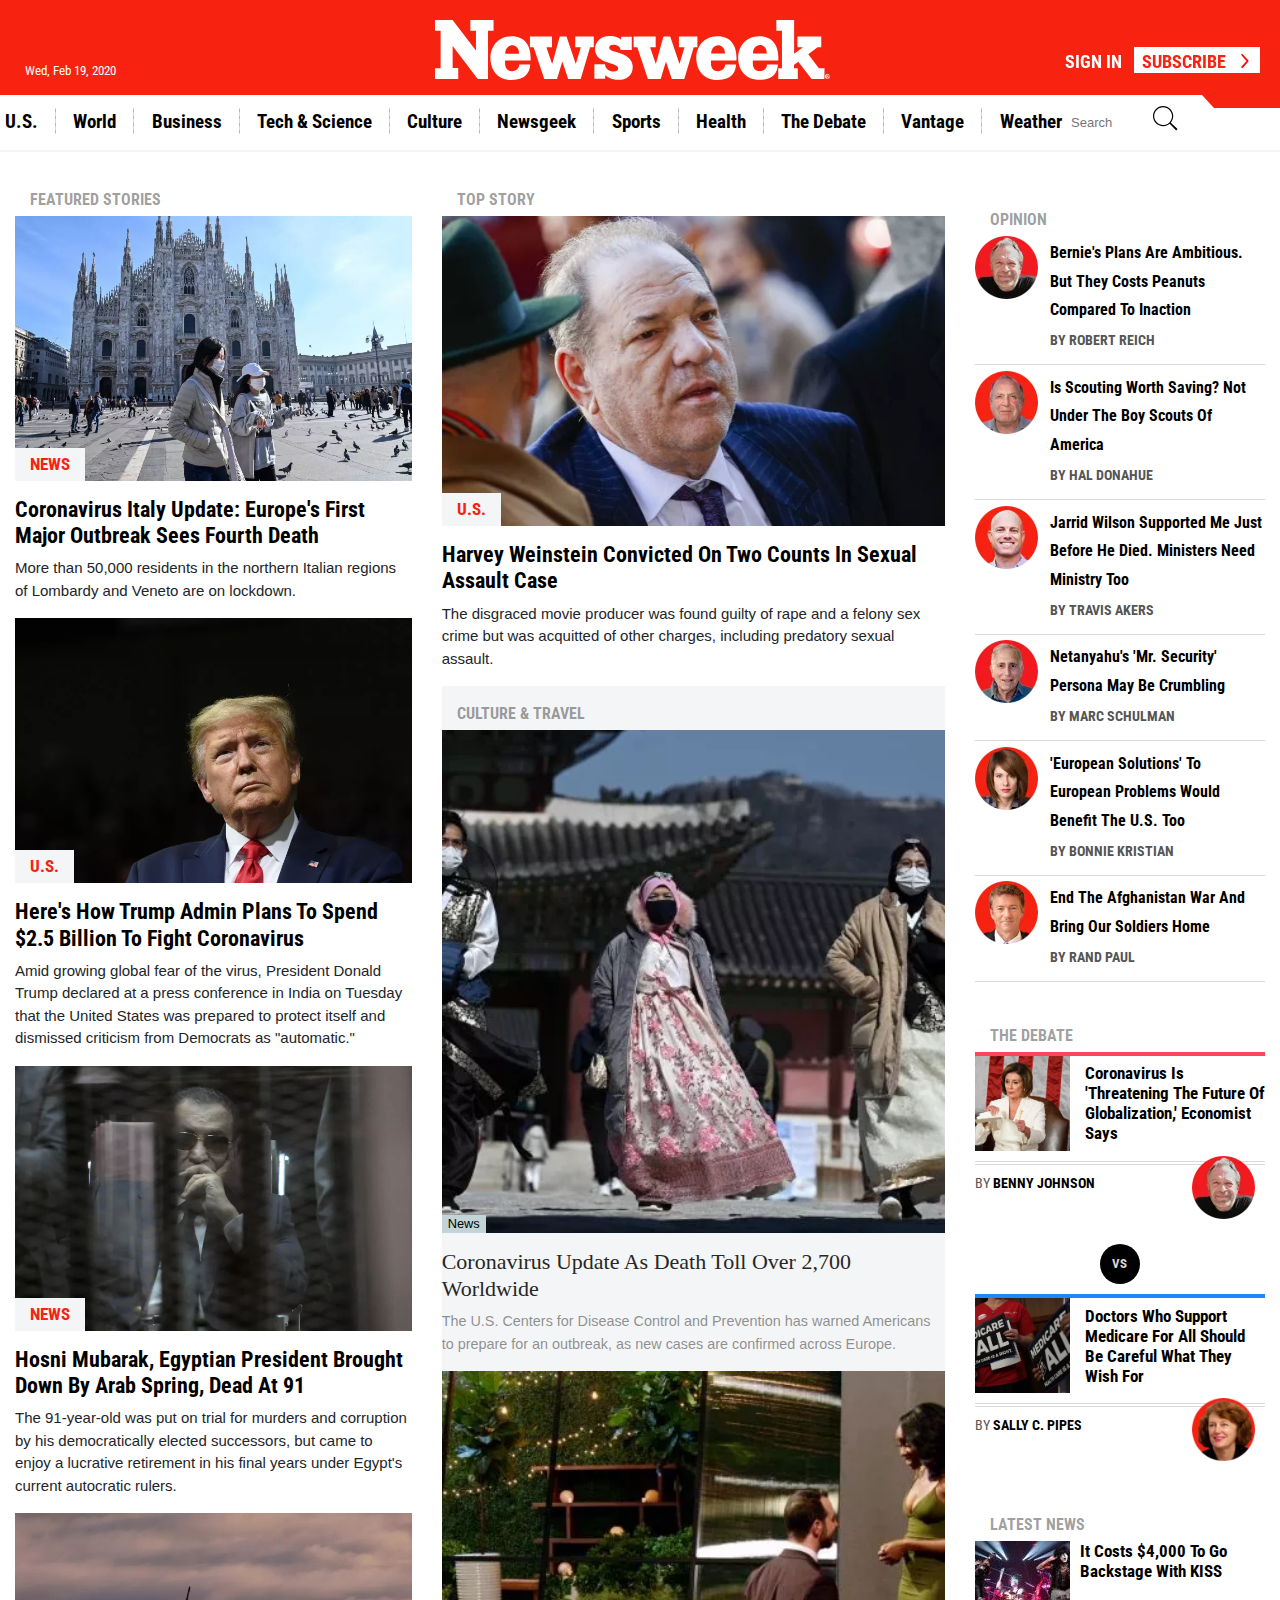
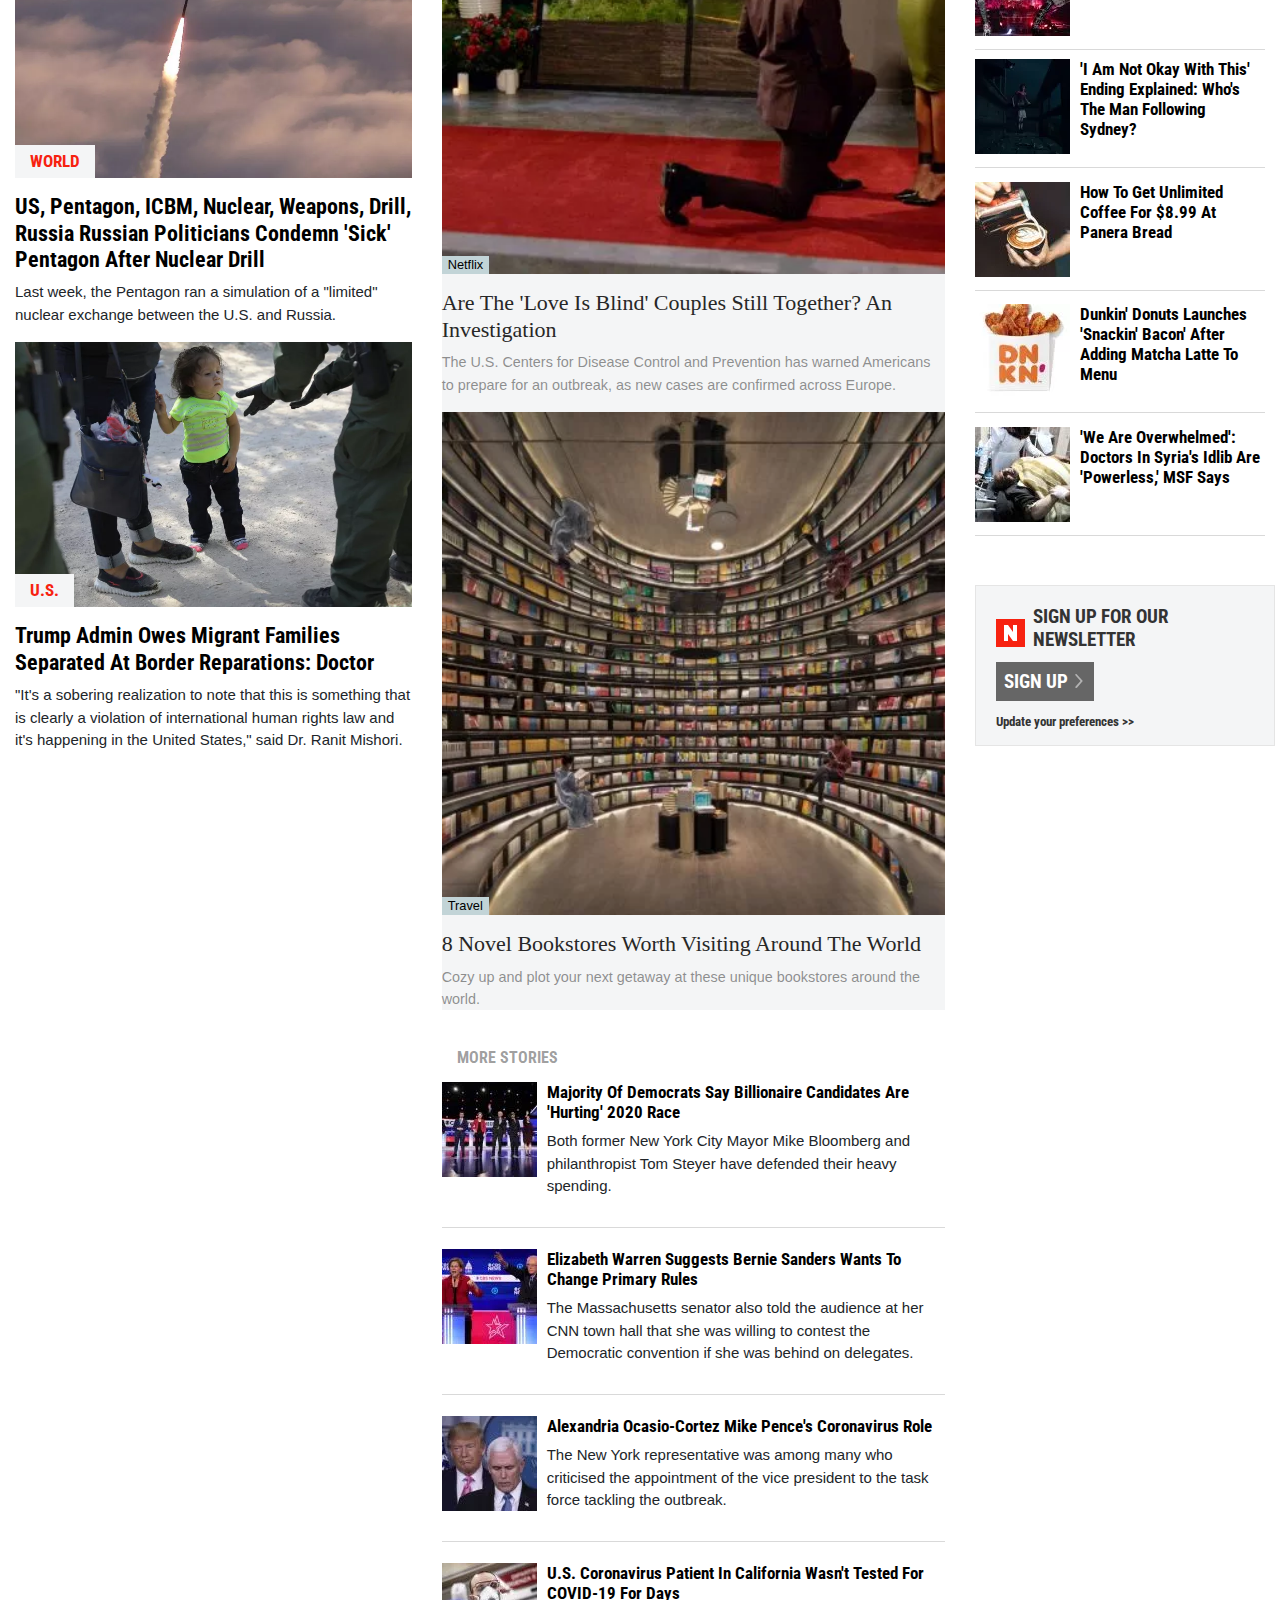
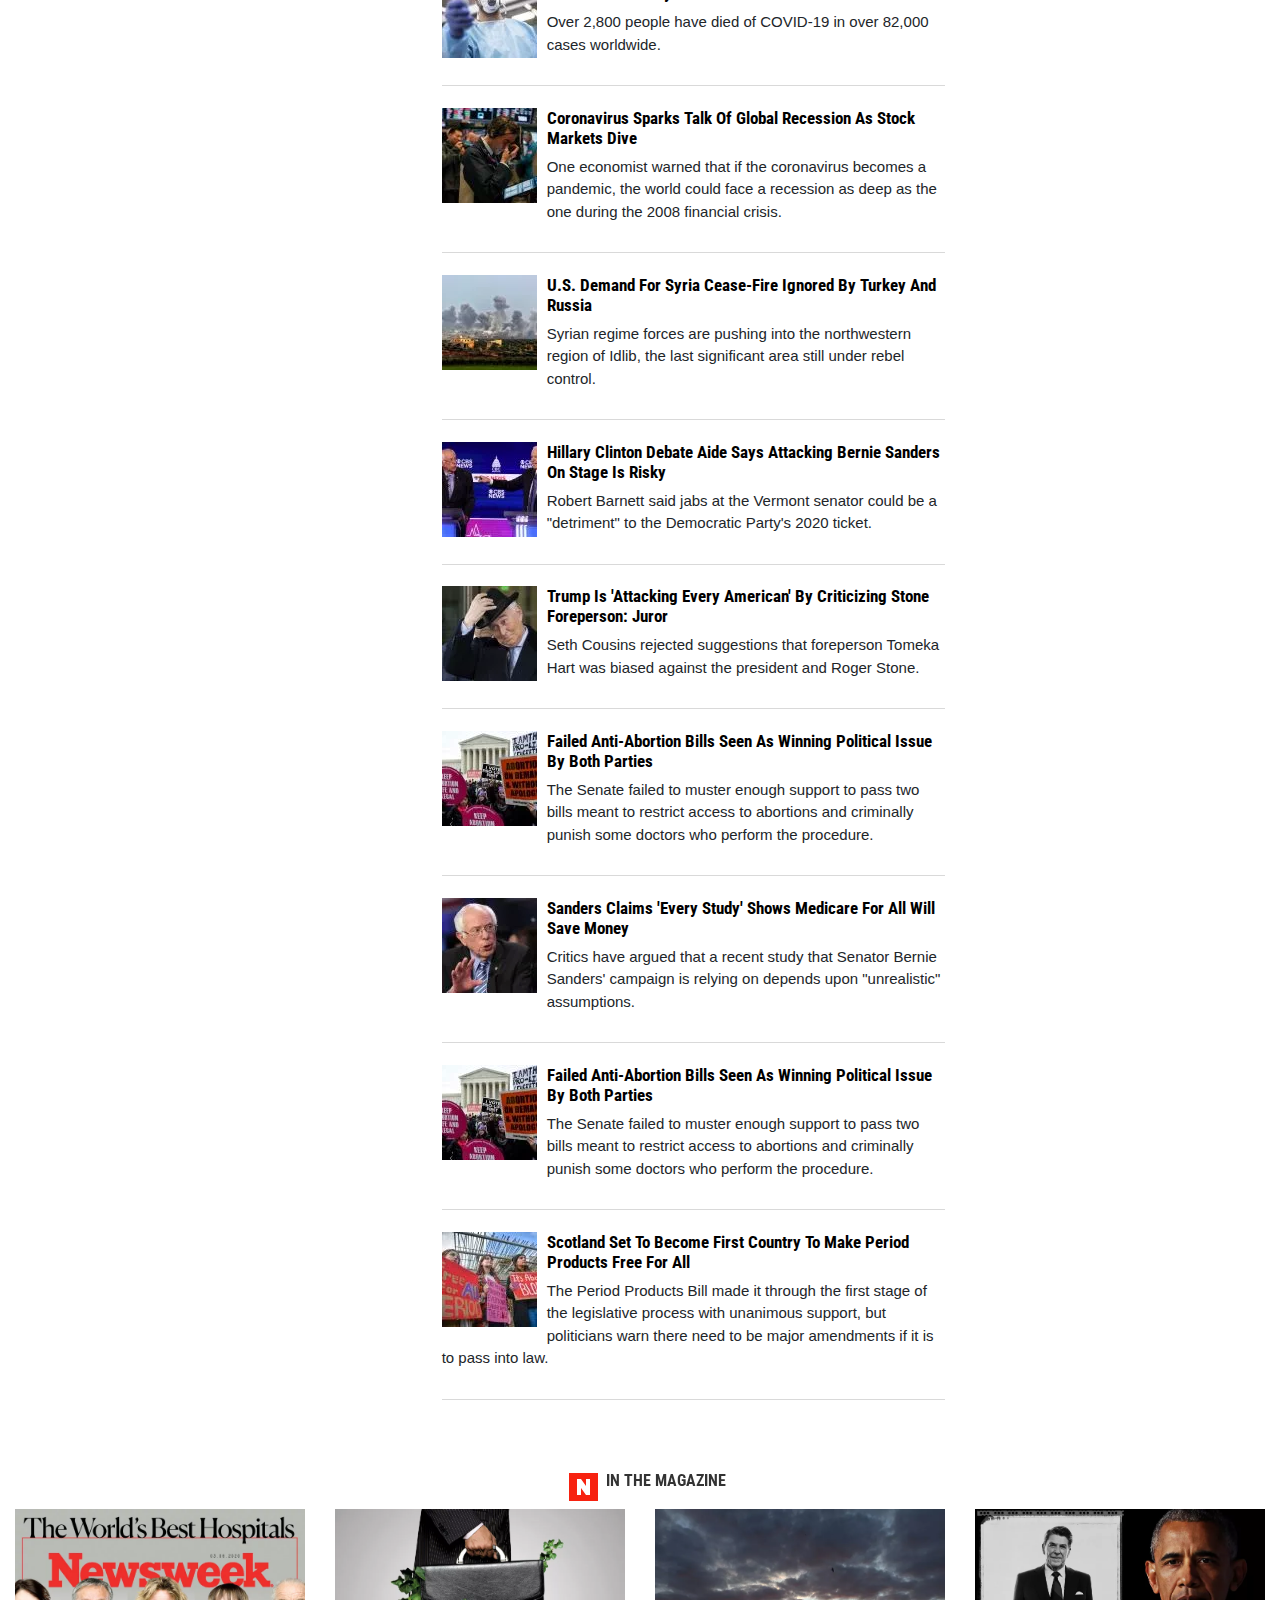
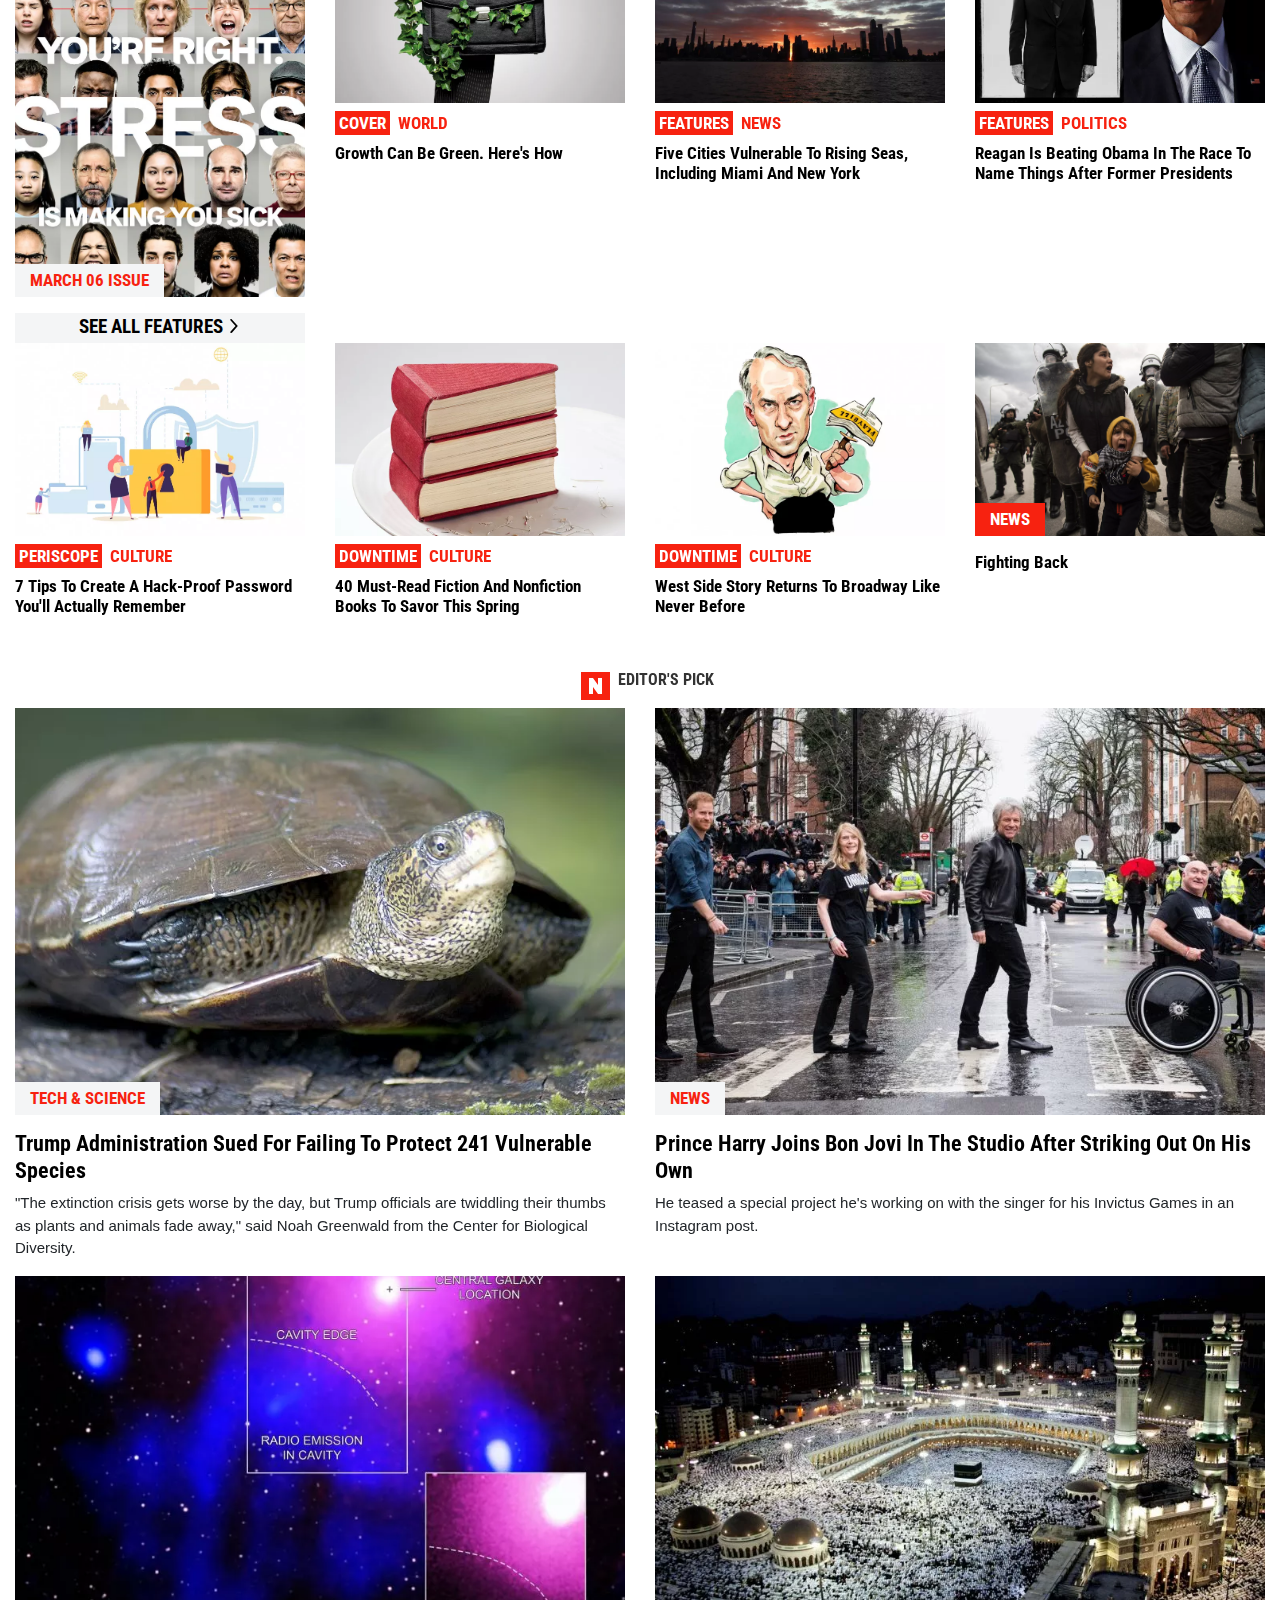
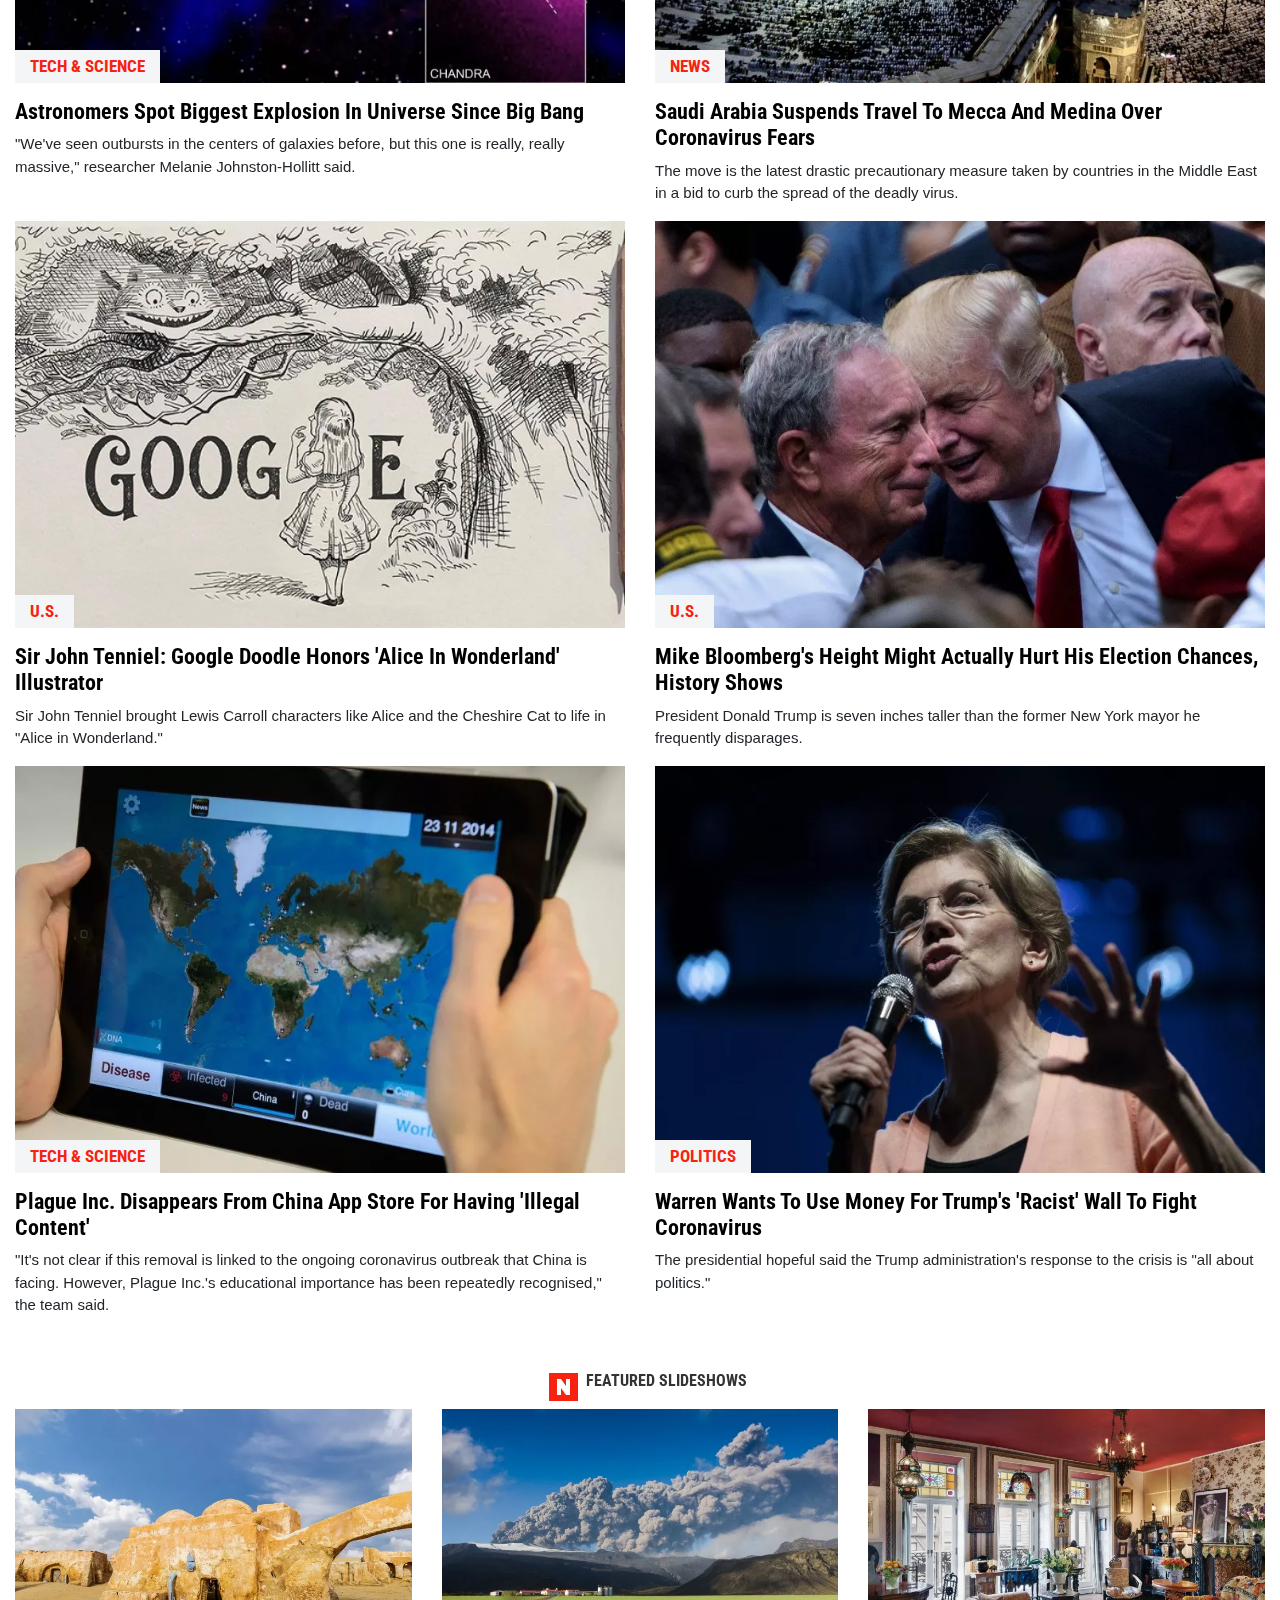
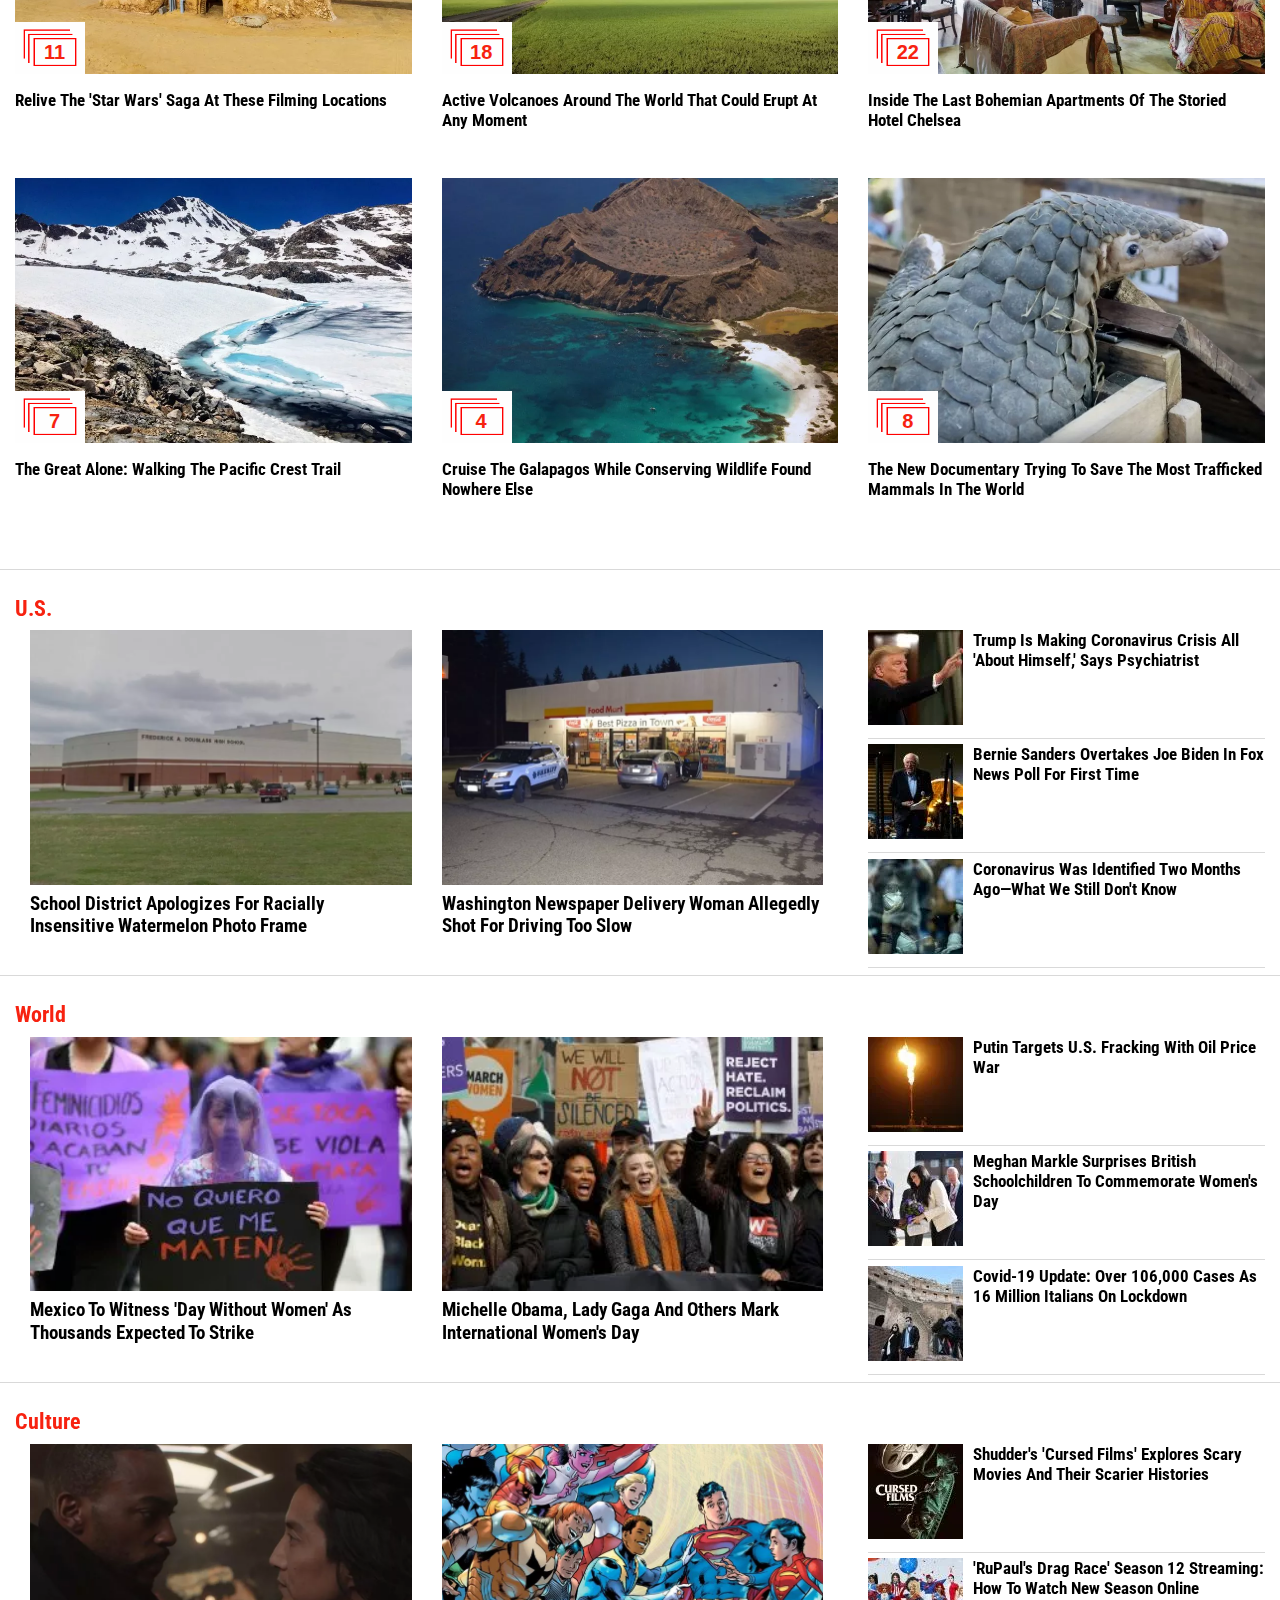
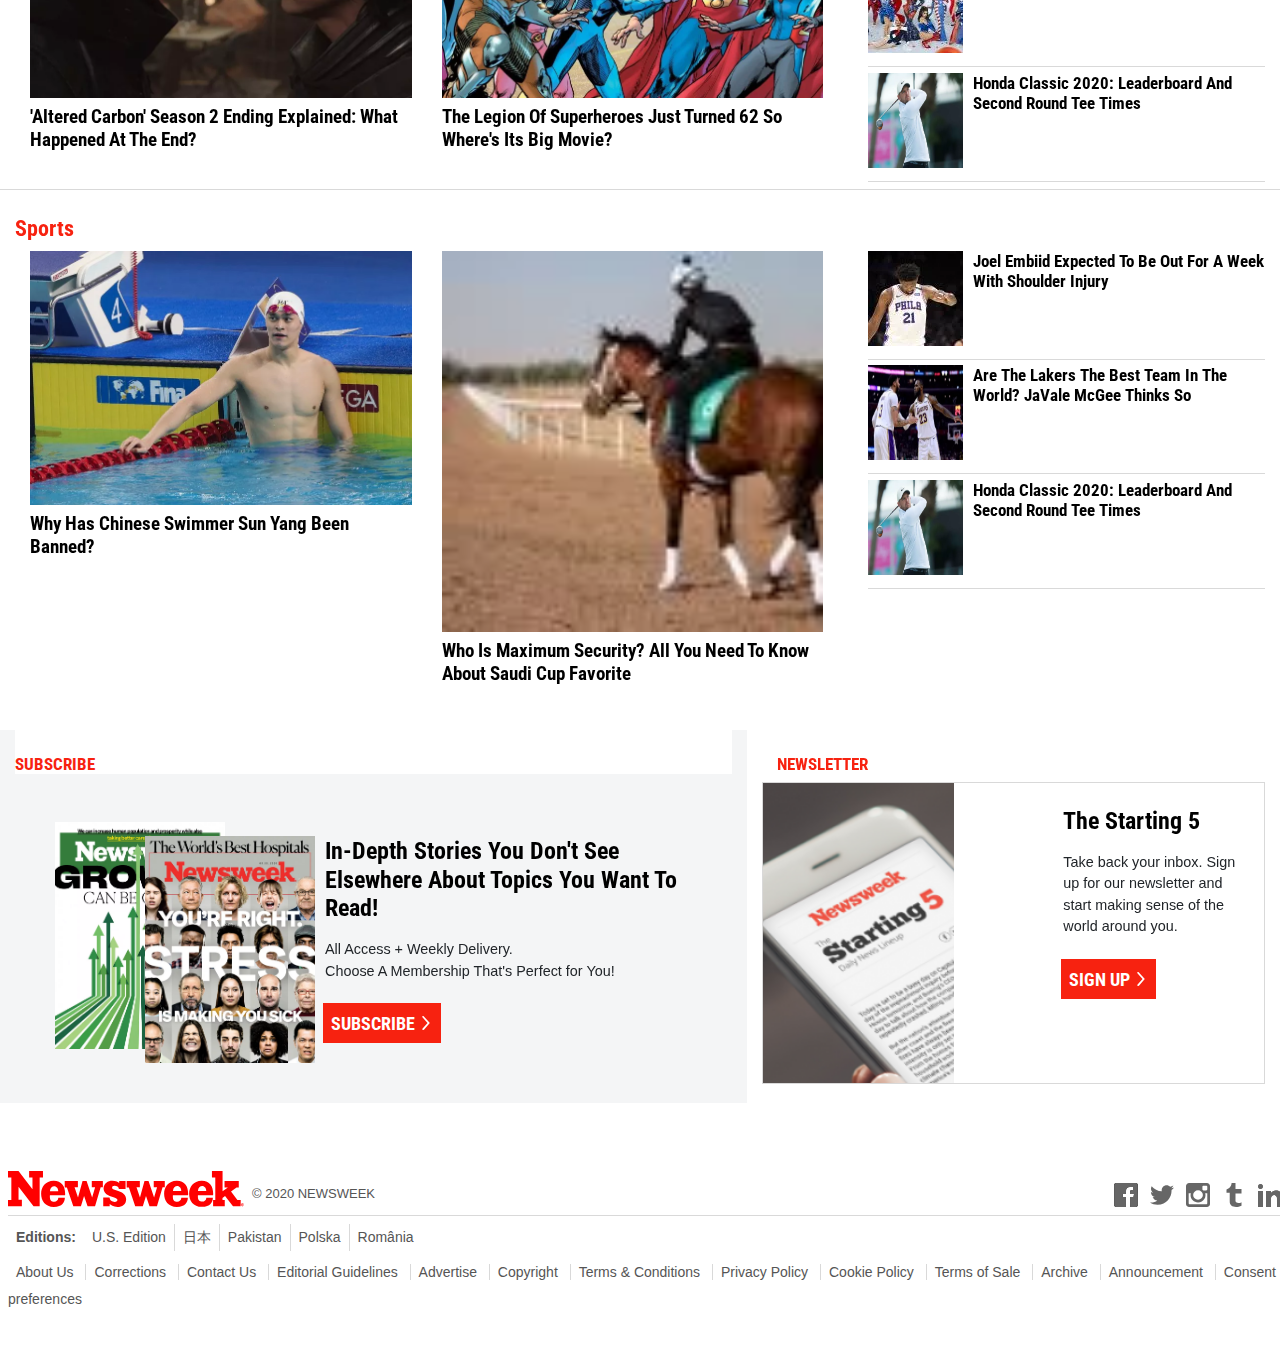
==== commit 878fe847: "final version" ====
--- a/index.html
+++ b/index.html
@@ -46,7 +46,7 @@
 		<div class="wrapper position-relative d-block">
 			<!-- @navbar -->
 			<div
-				class="header-top container-fluid mx-auto  bg-red justify-space-between row"
+				class="header-top container-fluid mx-auto sticky-top bg-red justify-space-between row"
 			>
 				<!-- Date -->
 				<div
@@ -89,7 +89,7 @@
 			<!-- @header-bottom -->
 			<nav
 				id="header-bottom"
-				class="navbar py-2 px-0 navbar-expand-lg "
+				class="navbar d-lg-sticky py-2 px-0 navbar-expand-lg "
 			>
 				<!-- @nav-link -->
 				<div
@@ -157,35 +157,11 @@
 			</nav>
 
 			<!-- @Content -->
-			<div class="content-top position-relative">
-				<div class="main-content row position-relative ">
+			<div class="content-top">
+				<div class="row position-relative ">
 					<!-- @Featured Stories -->
-					<div class="top-story column d-md-none">
-						<h1 class="section-name mdGray">Top Story</h1>
-						<article class="">
-							<figure class="article-img-wrapper">
-								<a href="#">
-									<img class="article-img" src="./resources/harvey-weinstein.webp" alt="Harvey convicted" />
-									<span class="in- tag red">U.S.</span>
-								</a>
-							</figure>
-							<div class="article-body">
-								<a href="#">
-									<h5 class="title black und-red-on-hover">
-										Harvey Weinstein Convicted on Two Counts in Sexual Assault
-										Case
-									</h5>
-								</a>
-								<p class="summary">
-									The disgraced movie producer was found guilty of rape and a
-									felony sex crime but was acquitted of other charges,
-									including predatory sexual assault.
-								</p>
-							</div>
-						</article>
-					
-					</div>
-					<section class="featured-stories column col-12 col-md-5 col-lg-4 ">
+					<div class="top-story-container d-md-none bg-white p-0 m-0 sticky"></div>
+					<section class="column col-12 col-md-5 col-lg-4">
 						<h1 class="section-name mdGray">Featured Stories</h1>
 						<article class="">
 							<figure class="article-img-wrapper">
@@ -319,9 +295,9 @@
 							</a>
 						</article>
 					</section>
-					<section class="column col-12 col-md-7 col-lg-5 top-story-col position-static position-md-relative">
+					<section class="column col-12 col-md-7 col-lg-5 top-story-col position-static">
 						<!-- @Top Story -->
-						<div class="top-story ">
+						<div class="top-story">
 							<h1 class="section-name mdGray">Top Story</h1>
 							<article class="">
 								<figure class="article-img-wrapper">
@@ -348,9 +324,27 @@
 									</p>
 								</div>
 							</article>
-												
+
+							<article class="pd-0 sml-article d-sm-none py-2">
+								<a href="#"
+									><img
+										src="./resources/chinese-children.webp"
+										alt="Chinese Children"
+										class="article-img-sml"
+								/></a>
+								<a href="#">
+									<h5 class="title und-red-on-hover black title-sml">
+										Coronavirus Is 'Threatening the Future of Globalization,'
+										Economist Says
+									</h5>
+								</a>
+								<p class="summary">
+									Imports to Korea from China have had the biggest fall since
+									the Asia financial crisis in 1999, with China's GDP set to
+									plummet this year.
+								</p>
+							</article>
 						</div>
-						
 						<!-- @Culture & Travel -->
 						<section class="column culture-travel">
 							<h1 class="section-name mdGray">Culture & Travel</h1>
@@ -654,9 +648,9 @@
 					</section>
 
 					<!-- @Opinion & Debate & Latest -->
-					<section class="opinion-subsec col-12 col-lg-3 column">
+					<section class="column-3 col-12 col-lg-3 column sticky">
 						<!-- @Opinion -->
-						<section class="column  ">
+						<section class="column opinion-subsec ">
 							<h1 class="section-name mdGray">Opinion</h1>
 							<article class="opinion  ">
 								<span class="opinion-img round-img">
--- a/style.css
+++ b/style.css
@@ -47,7 +47,6 @@
 .wrapper {
 	margin: 0 auto;
 	max-width: 1310px;
-	min-width: 400px;
 }
 
 .navbar-expand-lg .navbar-nav .nav-link {
@@ -101,11 +100,6 @@
 	height: 50px;
 }
 
-.sticky {
-	position: sticky;
-	bottom: 0;
-}
-
 .nav-links {
 	max-width: 205px;
 }
@@ -306,14 +300,17 @@
 	text-transform: uppercase;
 }
 
+.top-story{
+	position: absolute;
+	top: 0;
+	z-index: 5;
+}
 
 .top-story-container {
 	position: relative;
 	width: 100%;
-}
-
-.top-story-col {
-	top: 20;
+	height: 610px;
+	;
 }
 
 .column {
@@ -695,7 +692,7 @@
 	width: 80%;
 	overflow-wrap: break-word;
 }
-
+									
 .subscribe-text {
 	padding: 0;
 	margin-top: 15px;
@@ -707,11 +704,9 @@
 	border: 1px solid var(--lightGray);
 	width: 100%;
 }
-.featured-stories {
-	height: 2200px;
-}
-.opinion-subsec {
-	height: 2200px;
+.sticky {
+	position: sticky;
+	top: 0;
 }
 
 @media only screen and (min-width: 768px) {
@@ -719,29 +714,31 @@
 		font-size: 15px;
 	}
 
-	.wrapper {
+		.wrapper {
 		background-color: white;
 	}
 
-	.top-story {
-		position: relative;
-		z-index: 0;
-	}
-
-	.top-story-container {
-		display: none;
-	}
-
-	.subscribe-text {
-		padding: 0 130px 0 10px;
-
-		word-wrap: break-word;
-		max-width: 100%;
-	}
-
-	.newsletter-text {
-		padding: 0 20px 0 50px;
-	}
+
+.top-story{
+	position: relative;
+	z-index: 0;
+}
+
+.top-story-container {
+	display: none;
+}
+
+.subscribe-text {
+	padding: 0 130px 0 10px;
+
+	word-wrap: break-word;
+	max-width: 100%;
+}
+
+.newsletter-text {
+	padding: 0 20px 0 50px;
+	
+}
 
 	.column {
 		border: none;
@@ -758,6 +755,7 @@
 		height: 189px;
 	}
 	.issues {
+		
 		height: 241px;
 	}
 	.in-depth {
@@ -855,12 +853,10 @@
 		border-left: 12px solid white;
 	}
 
-	
 	.header-top {
 		height: 95px;
 		padding: 20px 10px 15px;
 		justify-content: flex-start;
-	
 	}
 
 	#header-bottom {
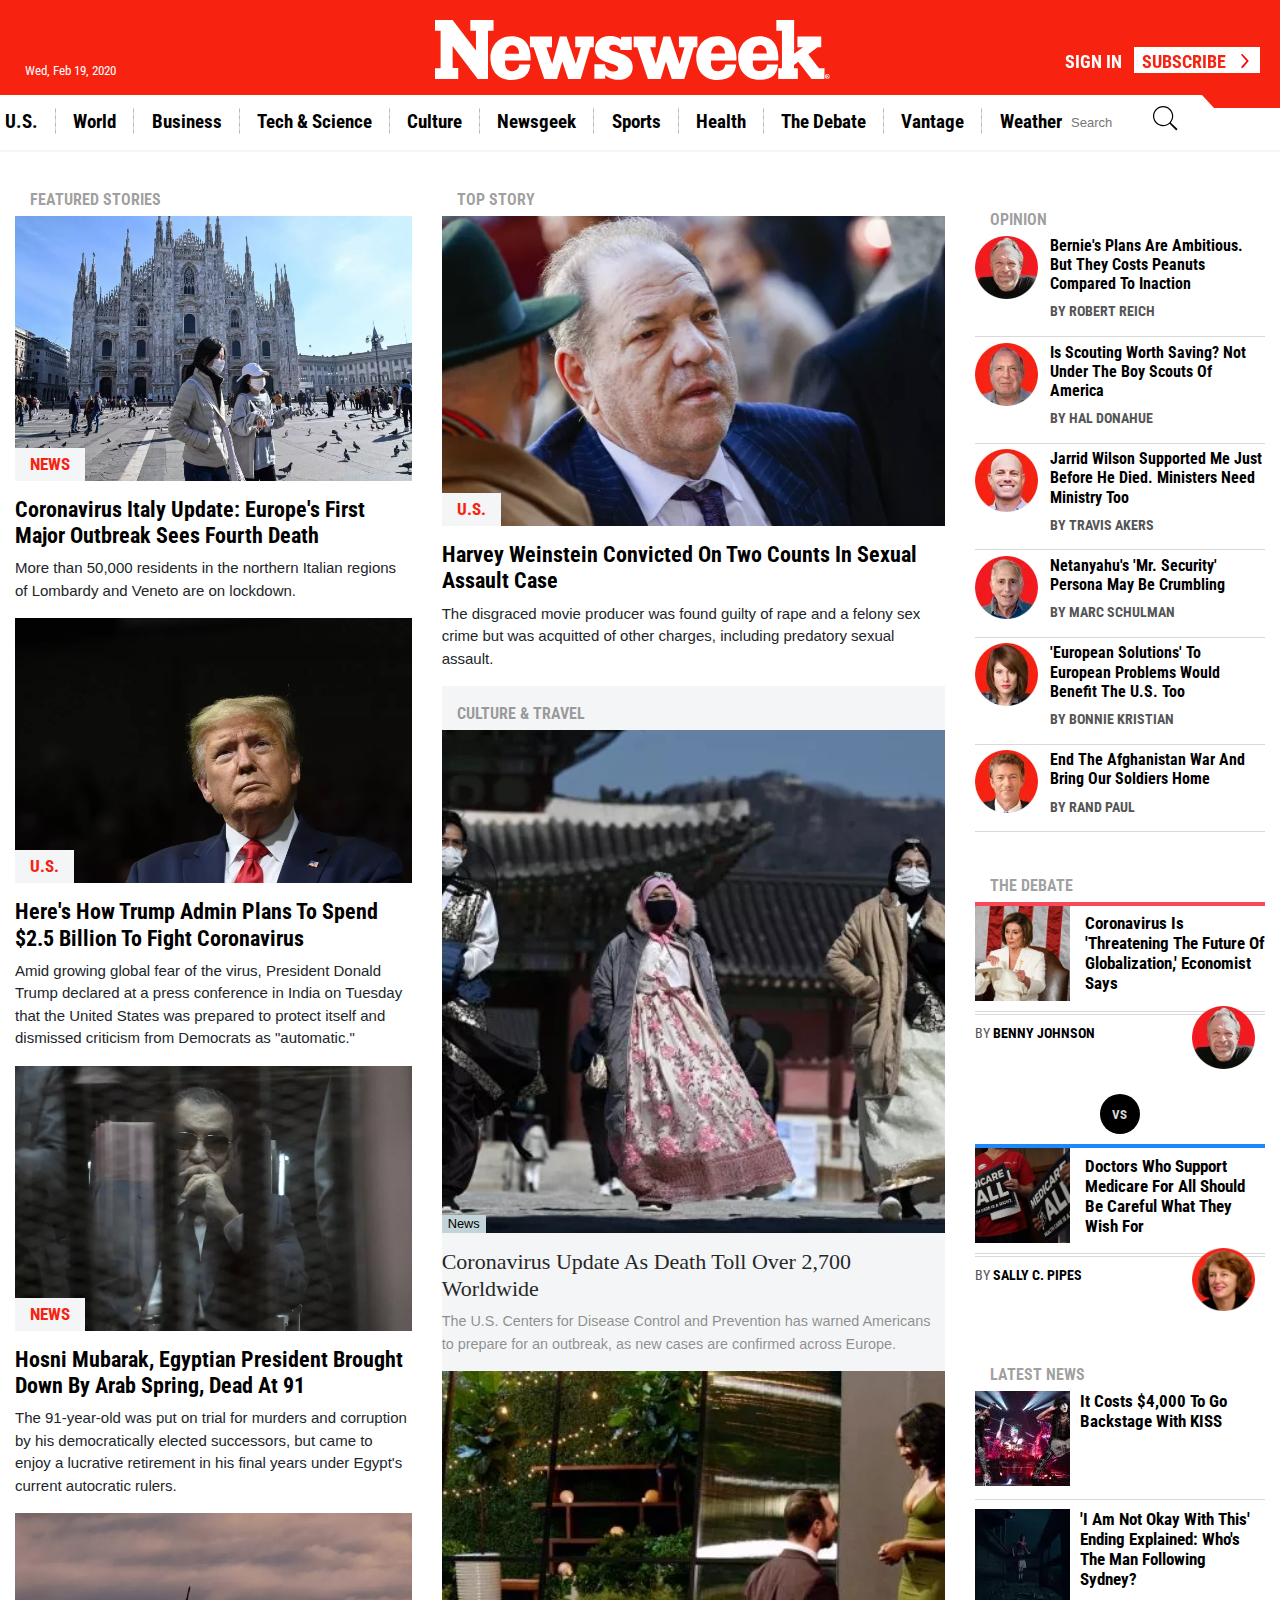
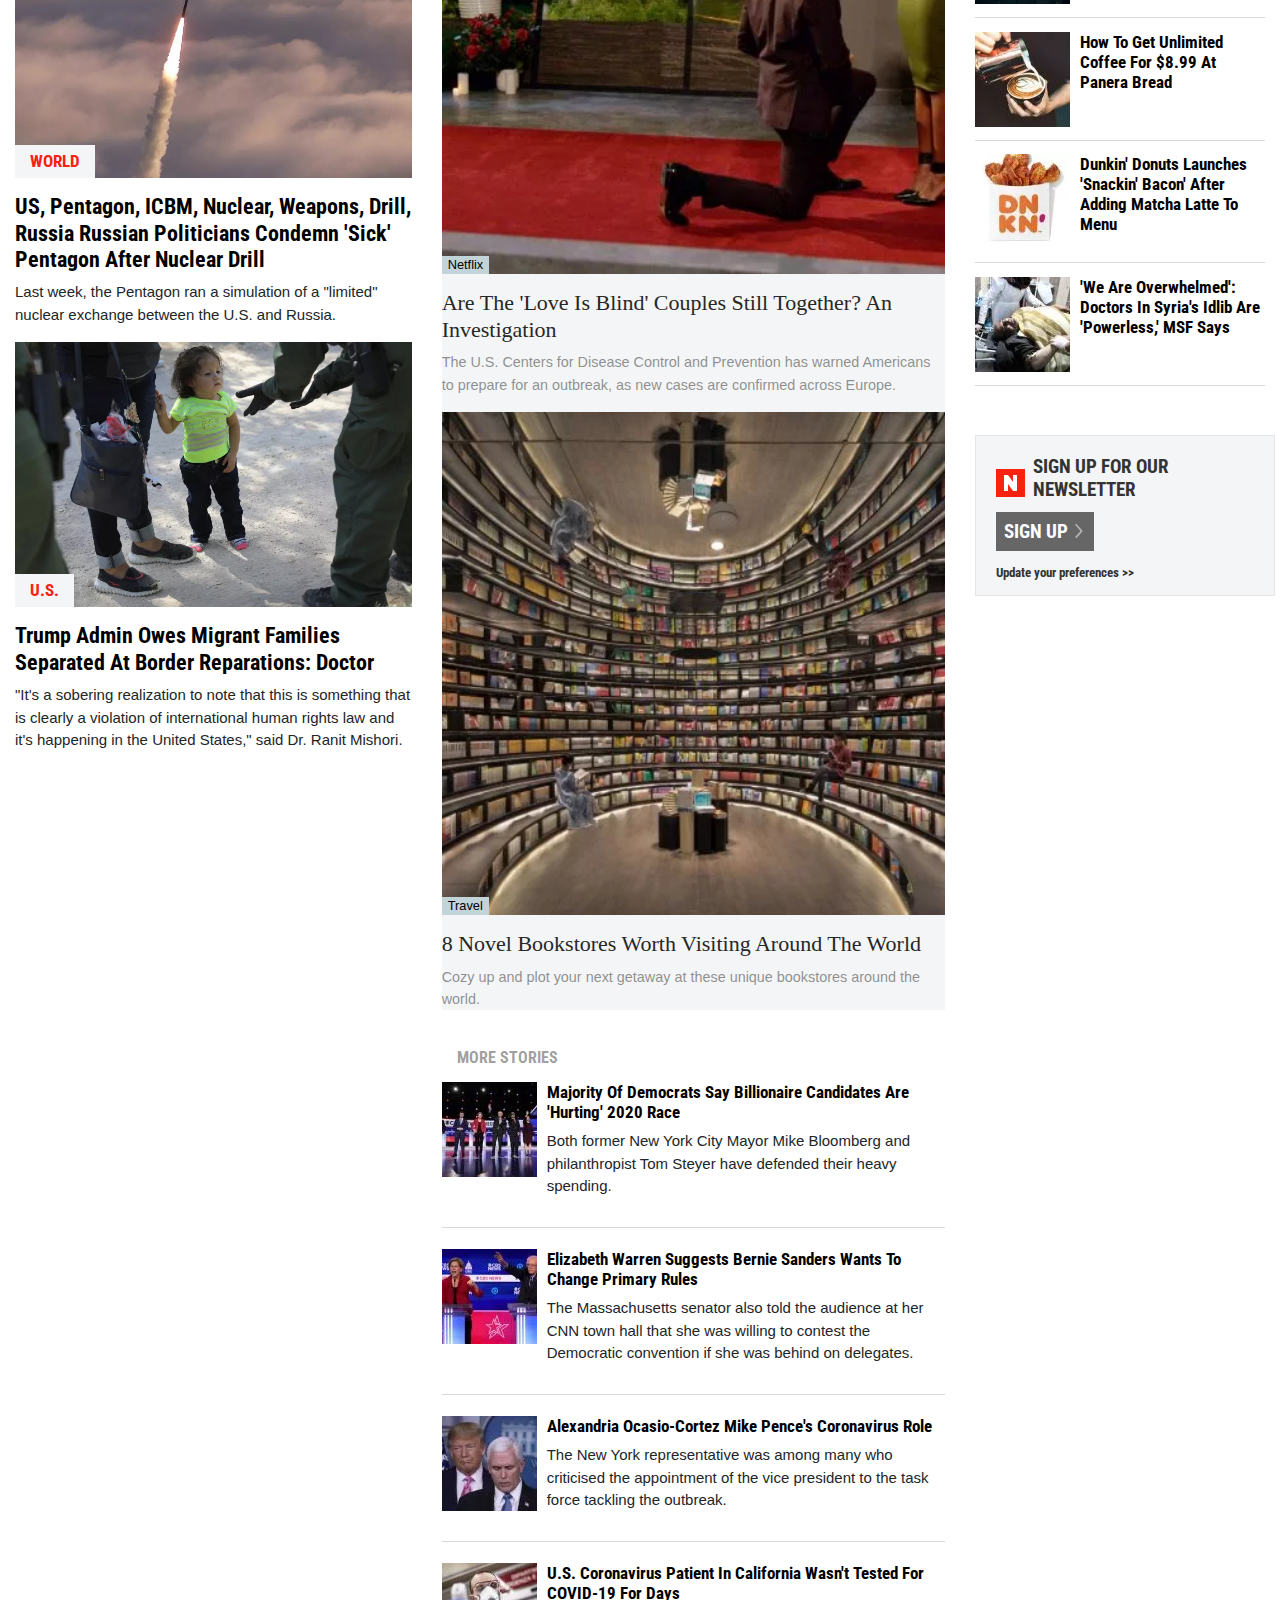
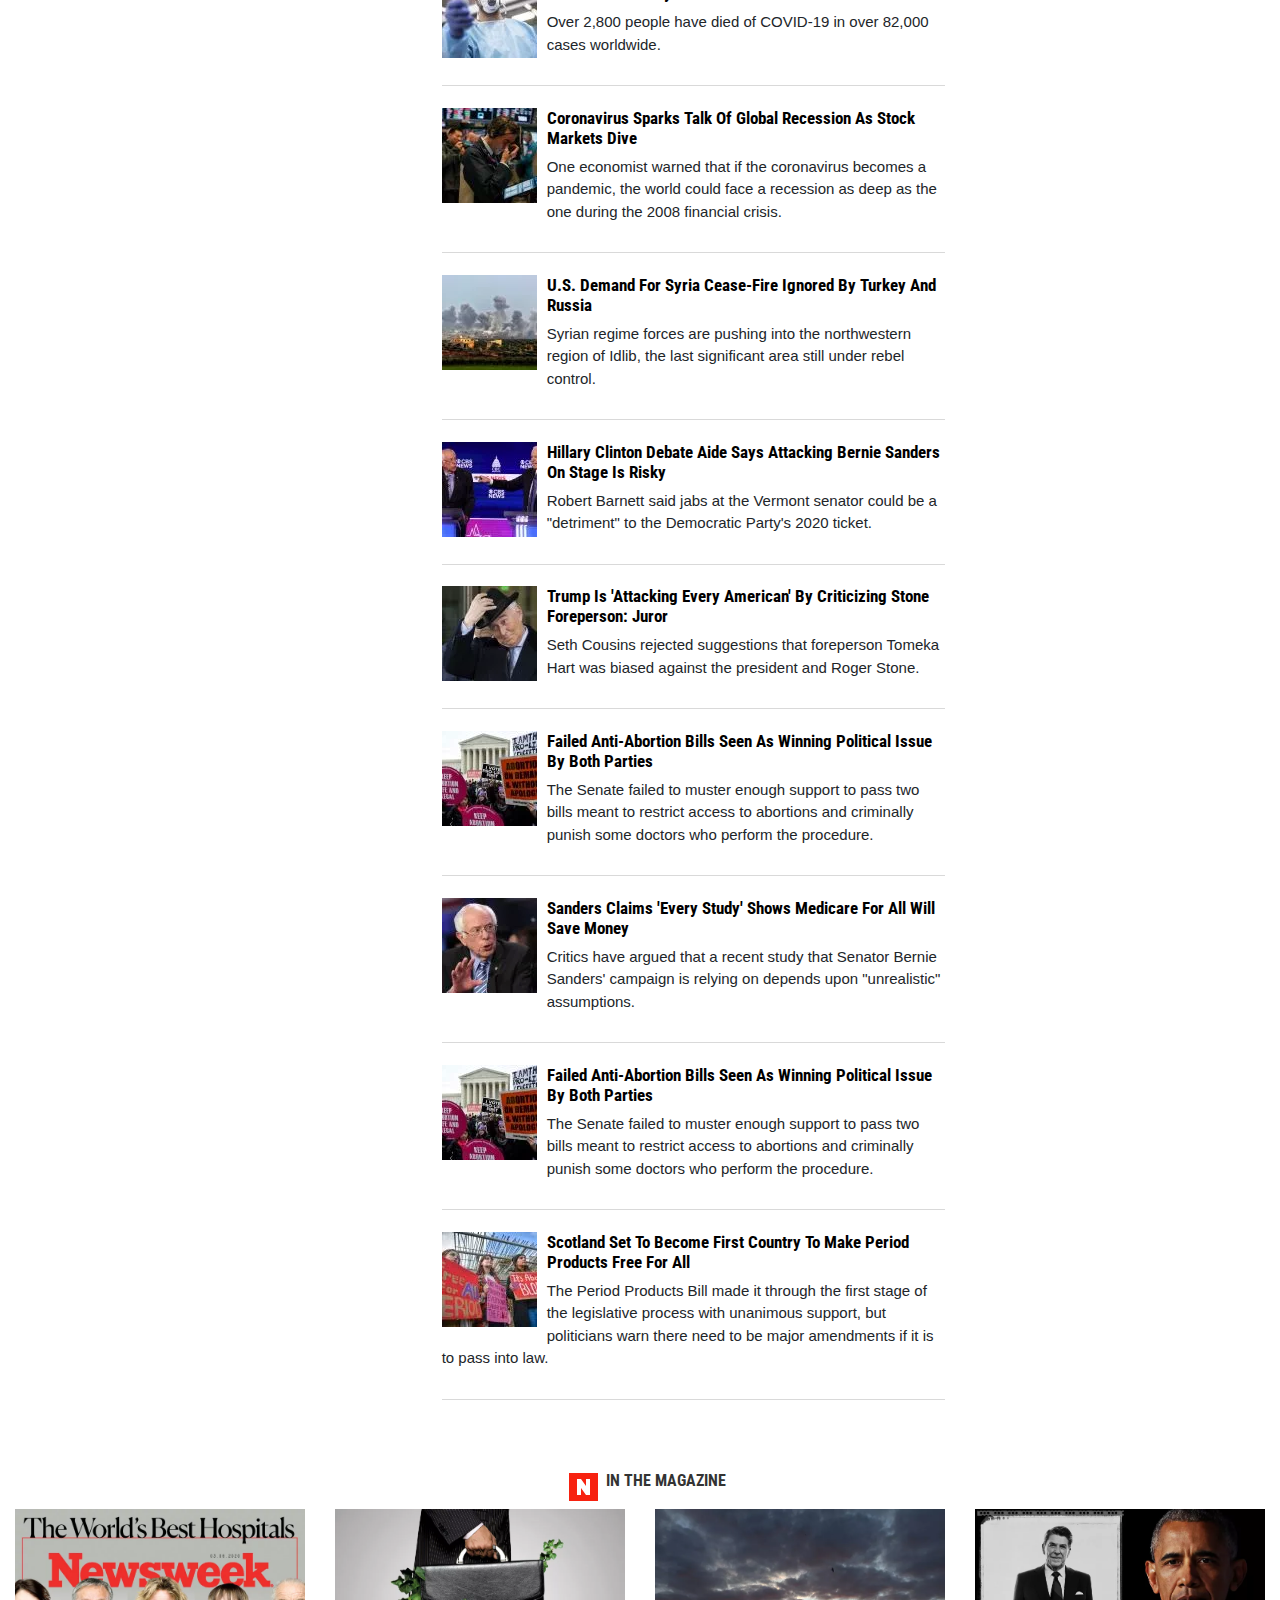
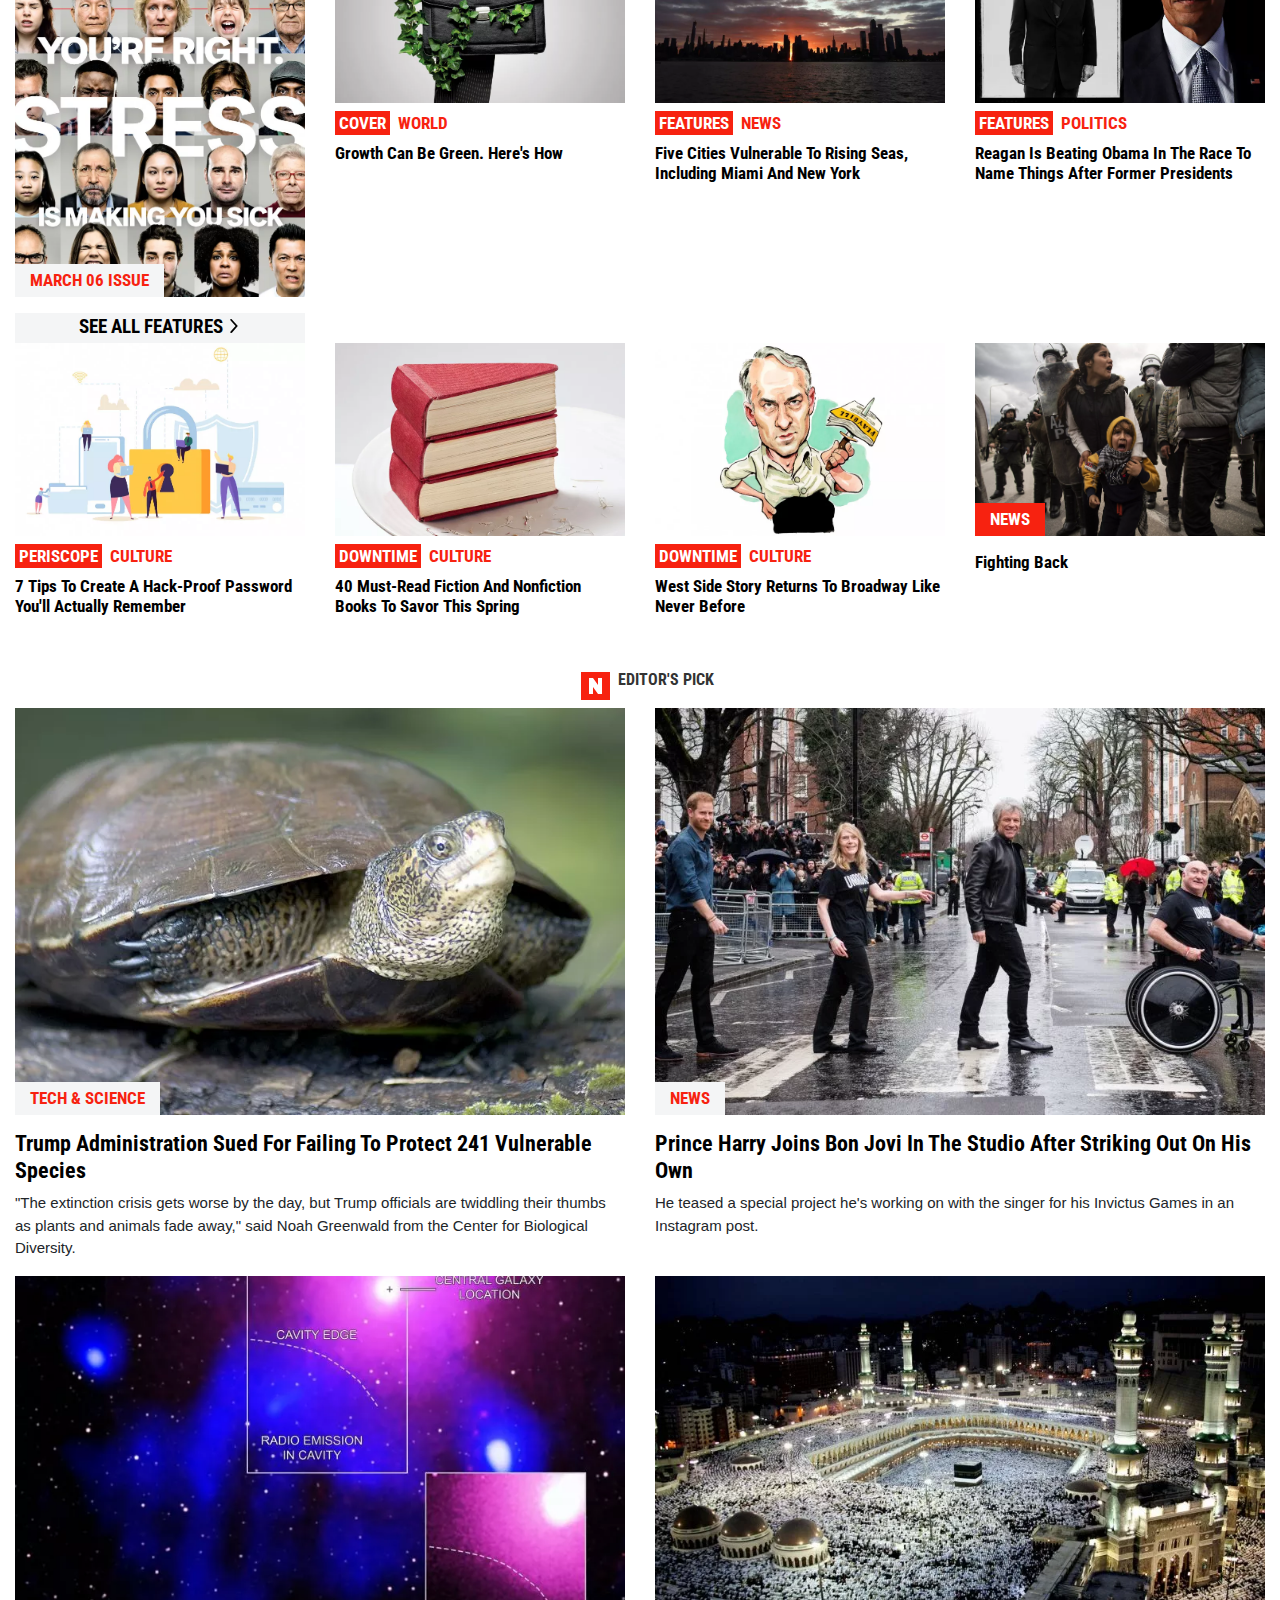
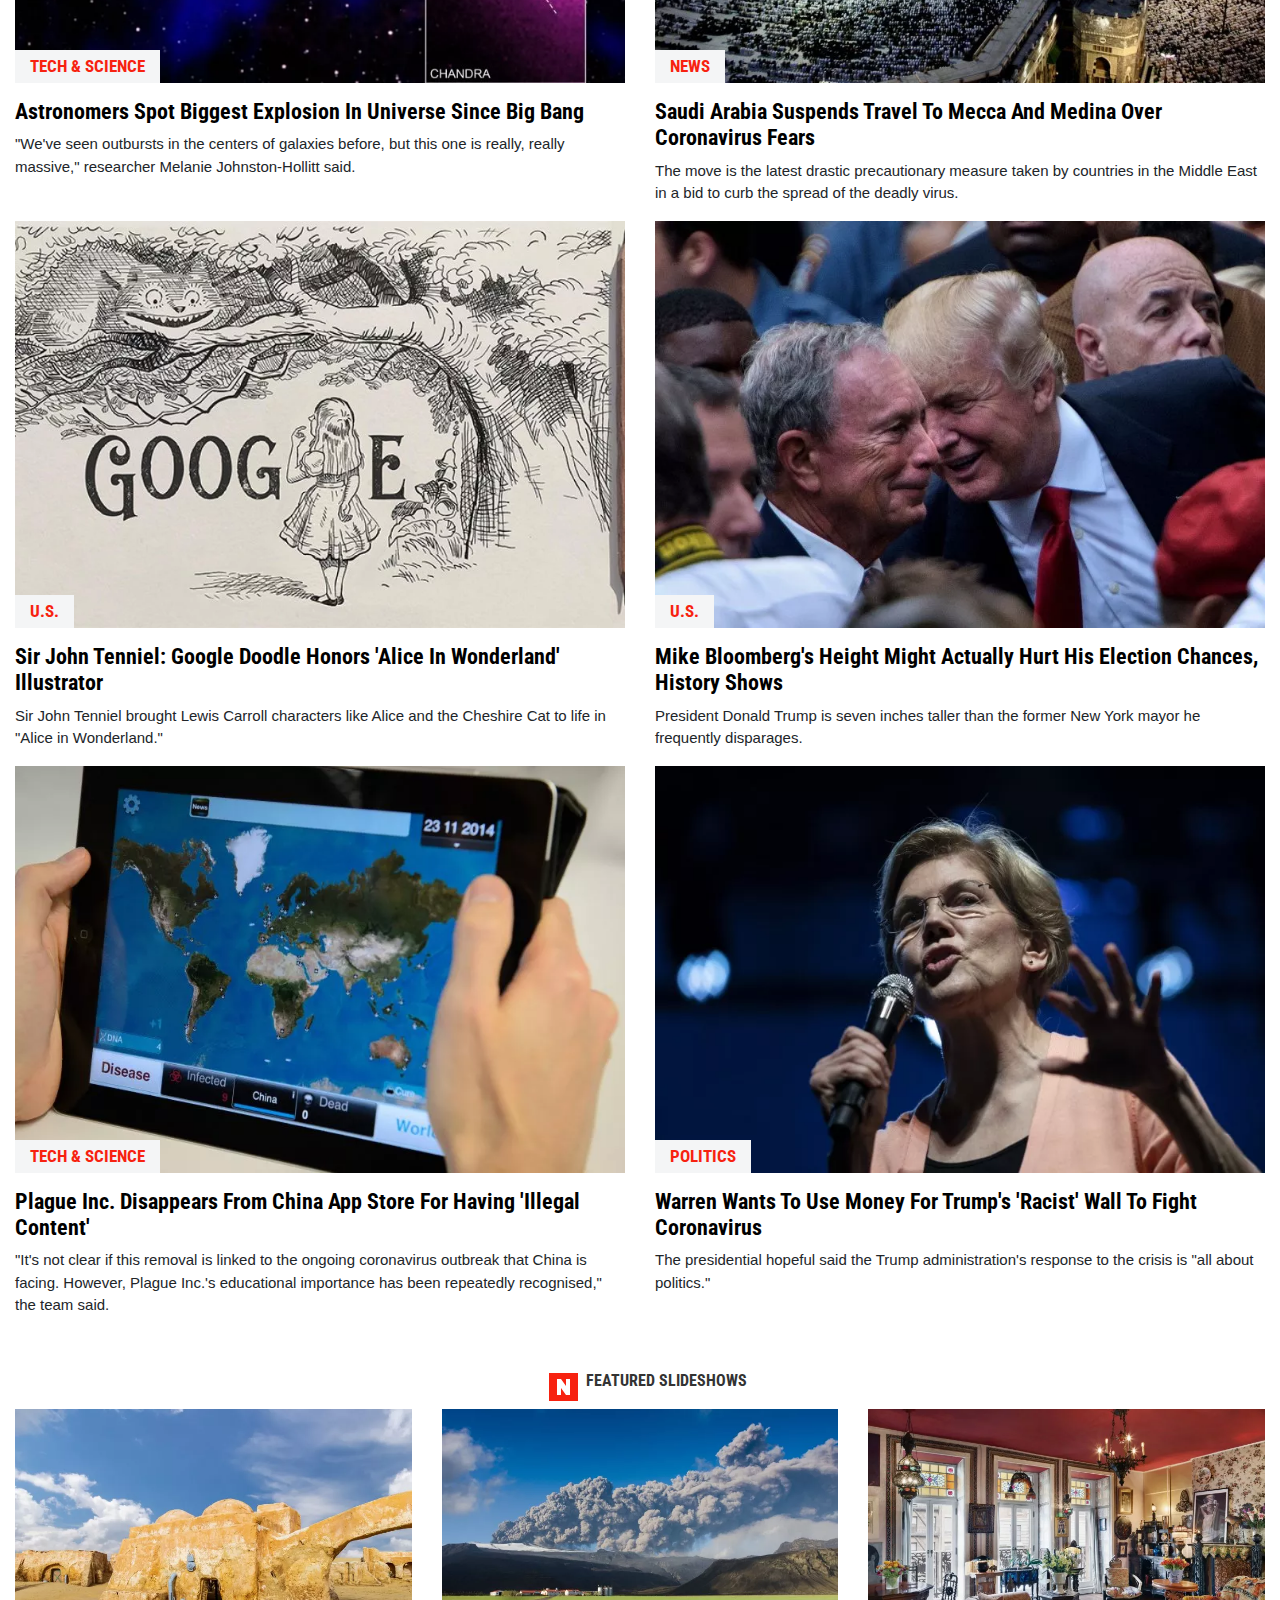
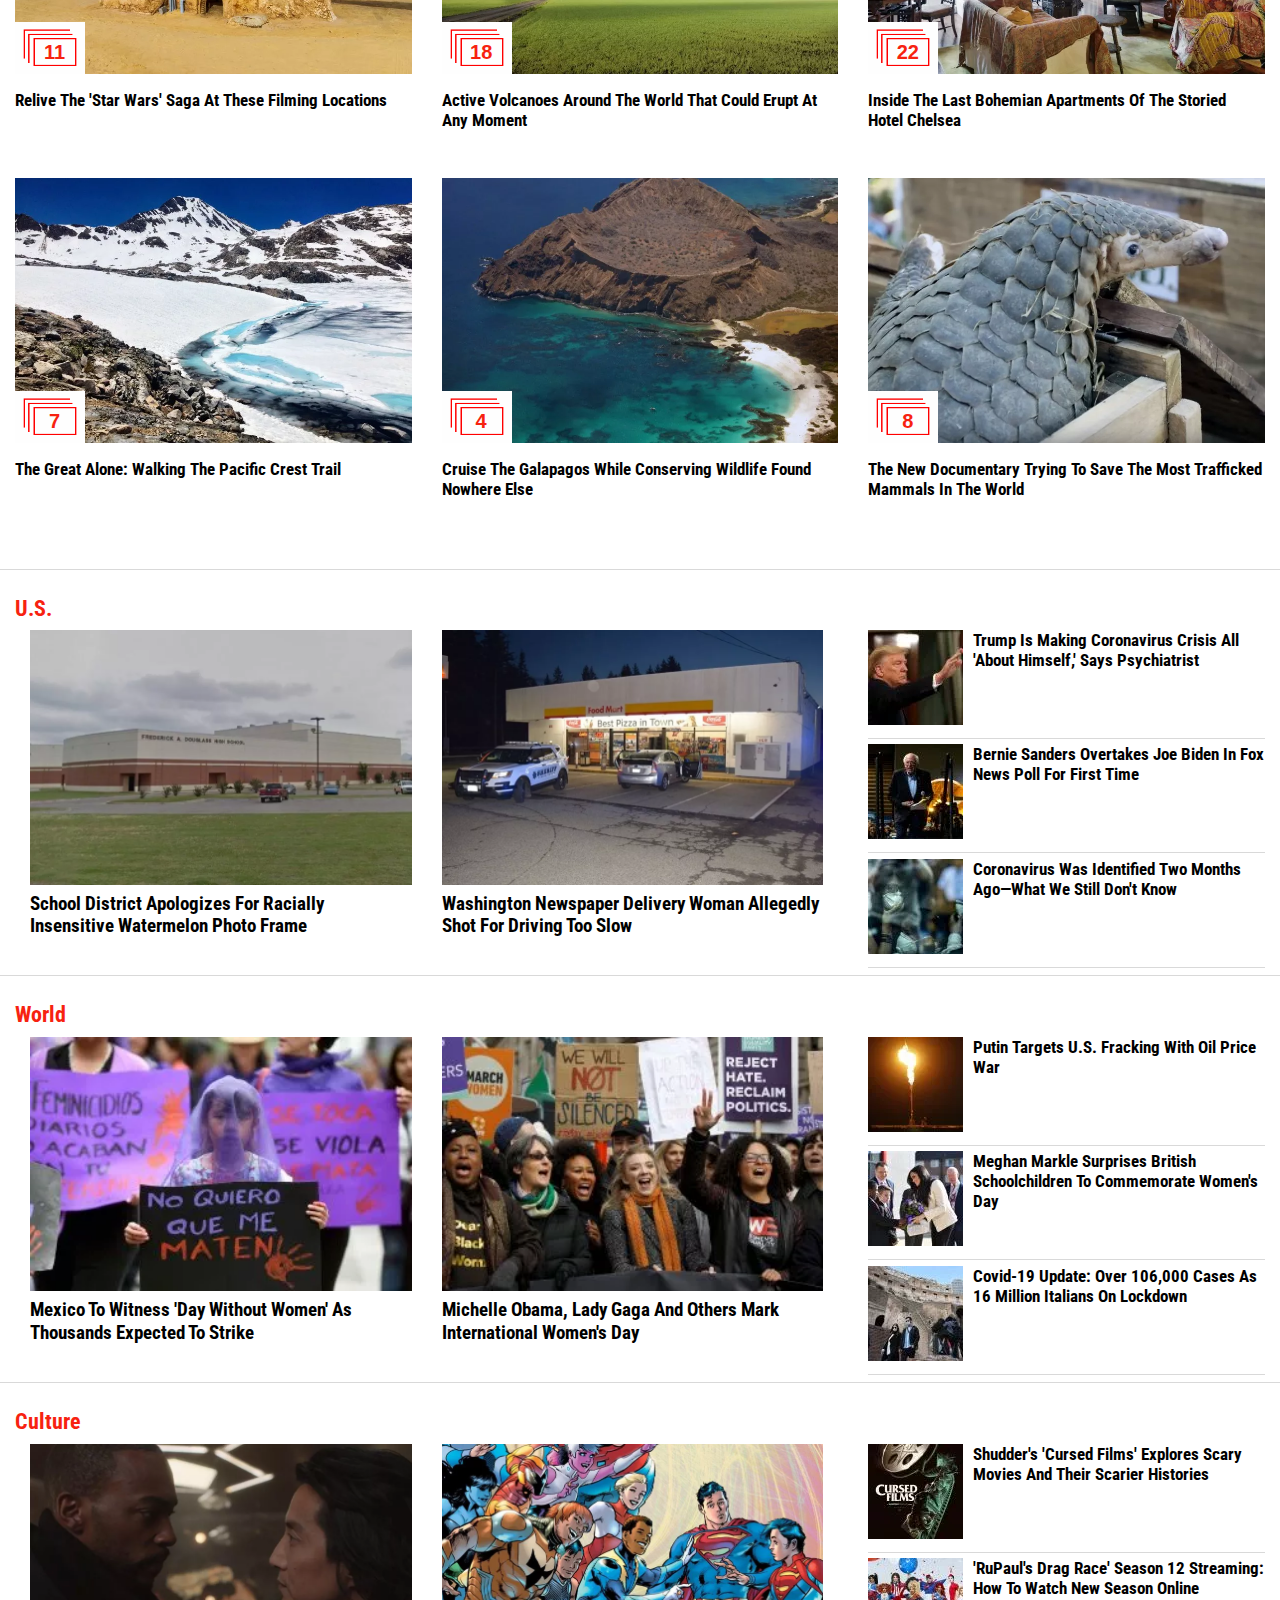
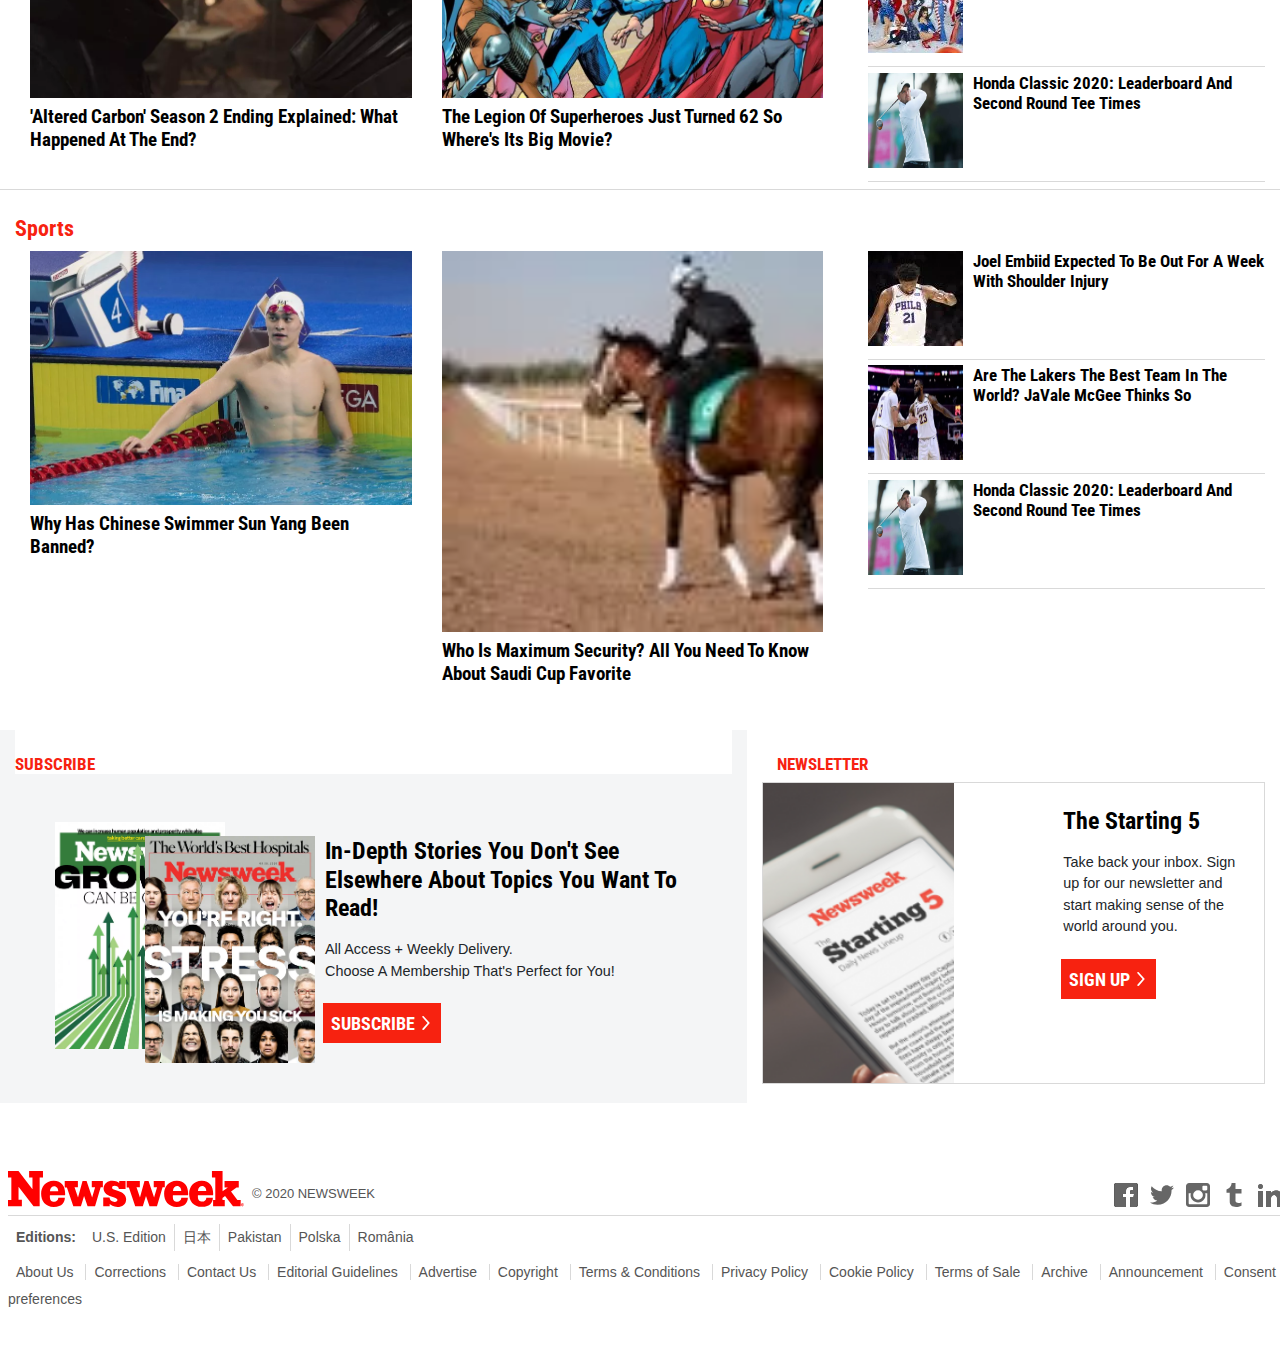
==== commit 7fb811b2: "html validated" ====
--- a/index.html
+++ b/index.html
@@ -1,6 +1,8 @@
 <!DOCTYPE html>
 <html lang="en">
 	<head>
+		<meta charset="UTF-8" />
+		<meta name="viewport" content="width=device-width, initial-scale=1.0" />
 		<link
 			rel="stylesheet"
 			href="https://stackpath.bootstrapcdn.com/bootstrap/4.3.1/css/bootstrap.min.css"
@@ -37,8 +39,6 @@
 			integrity="sha384-lKuwvrZot6UHsBSfcMvOkWwlCMgc0TaWr+30HWe3a4ltaBwTZhyTEggF5tJv8tbt"
 			crossorigin="anonymous"
 		/>
-		<meta charset="UTF-8" />
-		<meta name="viewport" content="width=device-width, initial-scale=1.0" />
 		<title>Newsweek</title>
 	</head>
 
@@ -59,7 +59,7 @@
 					class="logo-wrapper d-flex pl-0 justify-content-lg-center col-4 col-lg-6"
 				>
 					<a href="#" class="brand"
-						><img class="logo " src="./resources/newsweek-vector-logo.svg"
+						><img class="logo " src="./resources/newsweek-vector-logo.svg" alt="#"
 					/></a>
 				</div>
 				<!-- @right-buttons-nav-->
@@ -82,7 +82,7 @@
 						aria-expanded="false"
 						aria-label="Toggle navigation"
 					>
-						<span class="navbar-toggler-icon" alt="Menu"></span>
+						<span class="navbar-toggler-icon"> </span>
 					</button>
 				</div>
 			</div>
@@ -97,10 +97,10 @@
 					id="navbarCollapse"
 				>
 					<form class="search-bar order-lg-2" action="#">
-						<input id="search" placeholder="Search" type="search" name="" />
+						<input id="search" placeholder="Search" type="search" name="#" />
 						<label
 							class="search-icon align-self-center"
-							placeholder="Search"
+							
 							for="search"
 						></label>
 					</form>
@@ -162,7 +162,7 @@
 					<!-- @Featured Stories -->
 					<div class="top-story-container d-md-none bg-white p-0 m-0 sticky"></div>
 					<section class="column col-12 col-md-5 col-lg-4">
-						<h1 class="section-name mdGray">Featured Stories</h1>
+						<h5 class="section-name mdGray">Featured Stories</h5>
 						<article class="">
 							<figure class="article-img-wrapper">
 								<a href="#">
@@ -219,6 +219,7 @@
 									<img
 										class="article-img"
 										src="./resources/mubarak-cage.webp"
+										alt="#"
 									/>
 									<span class="in- tag red">News</span></a
 								>
@@ -244,6 +245,7 @@
 									<img
 										class="article-img"
 										src="./resources/us-pentagon-icbm-nuclear-weapons-drill-russia.webp"
+										alt="#"
 									/>
 									<span class="in- tag red">World</span></a
 								>
@@ -267,6 +269,7 @@
 									<img
 										class="article-img"
 										src="./resources/family-separation.webp"
+										alt="#"
 									/>
 									<span class="in- tag red ">U.S.</span></a
 								>
@@ -298,7 +301,7 @@
 					<section class="column col-12 col-md-7 col-lg-5 top-story-col position-static">
 						<!-- @Top Story -->
 						<div class="top-story">
-							<h1 class="section-name mdGray">Top Story</h1>
+							<h5 class="section-name mdGray">Top Story</h5>
 							<article class="">
 								<figure class="article-img-wrapper">
 									<a href="#">
@@ -347,13 +350,14 @@
 						</div>
 						<!-- @Culture & Travel -->
 						<section class="column culture-travel">
-							<h1 class="section-name mdGray">Culture & Travel</h1>
+							<h5 class="section-name mdGray">Culture & Travel</h5>
 							<article class=" ">
 								<figure class="article-img-wrapper">
 									<a href="#">
 										<img
 											class="article-img"
 											src="./resources/gyeongbokgung-palace-seoul-south-korea-feb-2020.webp"
+											alt="#"
 										/>
 										<span class="in- tag">News</span></a
 									>
@@ -377,6 +381,7 @@
 										<img
 											class="article-img"
 											src="./resources/love-blind-netflix.webp"
+											alt="#"
 										/>
 										<span class="in- tag">Netflix</span></a
 									>
@@ -401,6 +406,7 @@
 										<img
 											class="article-img"
 											src="./resources/cul-map-bookstores-banner.webp"
+											alt="#"
 										/>
 										<span class="in- tag">Travel</span></a
 									>
@@ -420,7 +426,7 @@
 						</section>
 						<!-- @More Stories -->
 						<section class="column more-stories">
-							<h1 class="section-name mdGray">More Stories</h1>
+							<h5 class="section-name mdGray">More Stories</h5>
 							<article class="pd-0 sml-article py-2">
 								<a href="#"
 									><img
@@ -649,114 +655,117 @@
 
 					<!-- @Opinion & Debate & Latest -->
 					<section class="column-3 col-12 col-lg-3 column sticky">
+						<h1 class="d-none">filler</h1>
 						<!-- @Opinion -->
 						<section class="column opinion-subsec ">
-							<h1 class="section-name mdGray">Opinion</h1>
+							<h5 class="section-name mdGray">Opinion</h5>
 							<article class="opinion  ">
-								<span class="opinion-img round-img">
+								<div class="opinion-img round-img">
+
 									<a href="#"
 										><img
 											src="./resources/robert-reich.webp"
 											alt="Robert Reich"
 										/>
 									</a>
-								</span>
-								<span class="opinion-text">
-									<h4>
-										<a href="#" class="title black opinion-title red-on-hover">
+								</div>
+								<div class="opinion-text">
+									<h2 class="opinion-title">
+
+										<a href="#" class="title black red-on-hover">
 											Bernie's Plans Are Ambitious. But They Costs Peanuts
 											Compared to Inaction
 										</a>
-									</h4>
-									<span class="author">BY ROBERT REICH</span>
-								</span>
+									</h2>
+									<div class="author gray bold upper roboto">BY ROBERT REICH</div>
+								</div>
 							</article>
 							<article class="opinion order-md-2 ">
-								<span class="opinion-img round-img">
+								<div class="opinion-img round-img">
 									<a href="#"
 										><img
 											src="./resources/hal-donahue.webp"
 											alt="Hal Donahue"/></a
-								></span>
-								<span class="opinion-text">
-									<h4>
+								></div>
+								<div class="opinion-text">
+									<h2 class="opinion-title">
 										<a class="title black opinion-title red-on-hover" href="#">
 											Is Scouting Worth Saving? Not Under the Boy Scouts of
 											America
 										</a>
-									</h4>
-									<span class="author">BY HAL DONAHUE</span>
-								</span>
+									</h2>
+									<div class="author gray bold upper roboto">BY HAL DONAHUE</div>
+								</div>
 							</article>
 							<article class="opinion order-md-2 ">
-								<span class="opinion-img round-img">
+								<div class="opinion-img round-img">
 									<a href="#"
 										><img
 											src="./resources/travis-akers.webp"
 											alt="Travis Akers"/></a
-								></span>
-								<span class="opinion-text">
-									<h4>
+								></div>
+								<div class="opinion-text">
+									<h2 class="opinion-title">
 										<a class="title black opinion-title red-on-hover" href="#">
 											Jarrid Wilson Supported Me Just Before He Died. Ministers
 											Need Ministry Too
 										</a>
-									</h4>
-									<span class="author">BY TRAVIS AKERS</span>
-								</span>
+									</h2>
+									<div class="author gray bold upper roboto">BY TRAVIS AKERS</div>
+								</div>
 							</article>
 							<article class="opinion order-md-2 ">
-								<span class="opinion-img round-img"
+								<div class="opinion-img round-img"
 									><a href="#"
 										><img
 											src="./resources/marc-schulman.webp"
 											alt="MARC SCHULMAN"/></a
-								></span>
-								<span class="opinion-text">
-									<h4>
+								></div>
+								<div class="opinion-text">
+									<h2 class="opinion-title">
 										<a class="title black opinion-title red-on-hover" href="#">
 											Netanyahu's 'Mr. Security' Persona May Be Crumbling
 										</a>
-									</h4>
-									<span class="author">BY MARC SCHULMAN</span>
-								</span>
+									</h2>
+									<div class="author gray bold upper roboto">BY MARC SCHULMAN</div>
+								</div>
 							</article>
 							<article class="opinion order-md">
-								<span class="opinion-img round-img"
+								<div class="opinion-img round-img"
 									><a href="#"
 										><img
 											src="./resources/bonnie-kristian.webp"
 											alt="BONNIE KRISTIAN"/></a
-								></span>
-								<span class="opinion-text">
-									<h4>
+								></div>
+								<div class="opinion-text">
+									<h2 class="opinion-title">
 										<a class="title black opinion-title red-on-hover" href="#">
 											'European Solutions' to European Problems Would Benefit
 											the U.S. Too
 										</a>
-									</h4>
-									<span class="author">BY BONNIE KRISTIAN</span>
-								</span>
+									</h2>
+									<div class="author gray bold upper roboto">BY BONNIE KRISTIAN</div>
+								</div>
 							</article>
 							<article class="opinion order-md-2 ">
-								<span class="opinion-img round-img"
+								<div class="opinion-img round-img"
 									><a href="#"
 										><img src="./resources/rand-paul.webp" alt="RAND PAUL"/></a
-								></span>
-								<span class="opinion-text">
-									<h4>
+								></div>
+								<div class="opinion-text">
+									<h2 class="opinion-title">
 										<a class="title black opinion-title red-on-hover" href="#">
 											End the Afghanistan War and Bring Our Soldiers Home
 										</a>
-									</h4>
-									<span class="author">BY RAND PAUL</span>
-								</span>
+									</h2>
+									<div class="author gray bold upper roboto">BY RAND PAUL</div>
+								</div>
 							</article>
 						</section>
 
 						<!-- @The Debate -->
 						<section class="column the-debate">
-							<h1 class="section-name mdGray">The Debate</h1>
+							<h5 class="section-name mdGray">The Debate</h5>
 							<article class="debate-pink ">
 								<div class="article-body">
 									<span class="article-img-sml"
@@ -830,7 +839,7 @@
 
 						<!-- @Latest News-->
 						<section class="column latest-news">
-							<h1 class="section-name mdGray">Latest News</h1>
+							<h5 class="section-name mdGray">Latest News</h5>
 							<article class="sml-article">
 								<a href="#"
 									><img
@@ -933,21 +942,24 @@
 				<div>
 					<!-- @In the Magazine-->
 					<section class="column row in-the-magazine justify-content-center">
-						<h1
+						<h5
 							class="section-name d-flex justify-content-center blackGray d-block col-12"
 						>
 							<img
 								src="./resources/logo-n1.svg"
 								alt="n-logo"
 								class="n-logo bg-red mr-2"
+								
 							/>In the Magazine
-						</h1>
+						</h5>
 						<article class=" col-md-3 ">
+							<h2 class="d-none">filler</h2>
 							<figure class="article-img-wrapper">
 								<a href="#">
 									<img
 										class="article-img"
 										src="./resources/march-06-2020-cover.webp"
+										alt="#"
 									/>
 									<span class="in- tag red">March 06 ISSUE</span></a
 								>
@@ -967,7 +979,8 @@
 									<img
 										class="article-img"
 										src="./resources/fea-growth-01.webp"
-									/>
+										alt="#"
+										/>
 								</a>
 								<div class="bottom-tags position-relative d-flex">
 									<span
@@ -989,6 +1002,7 @@
 									<img
 										class="article-img"
 										src="./resources/new-york-city-manhattanhenge-rising-waiters.webp"
+										alt="#"
 									/>
 								</a>
 								<div class="bottom-tags position-relative d-flex">
@@ -1012,6 +1026,7 @@
 									<img
 										class="article-img"
 										src="./resources/fe-presidential-names-01.webp"
+										alt="#"
 									/>
 								</a>
 								<div class="bottom-tags position-relative d-flex">
@@ -1034,6 +1049,7 @@
 								<a href="#">
 									<img
 										class="article-img"
+										alt="#"
 										src="./resources/per-passwords-02.webp"
 									/>
 								</a>
@@ -1057,6 +1073,7 @@
 								<a href="#">
 									<img
 										class="article-img"
+										alt="#"
 										src="./resources/cul-books-01-578945297-banner.webp"
 									/>
 								</a>
@@ -1079,6 +1096,7 @@
 								<a href="#">
 									<img
 										class="article-img"
+										alt="#"
 										src="./resources/cul-ps-ivovanhove-banner.webp"
 									/>
 								</a>
@@ -1101,6 +1119,7 @@
 								<a href="#">
 									<img
 										class="article-img"
+										alt="#"
 										src="./resources/fighting-back.webp"
 									/>
 									<span class="in- tag bg-red white">News</span>
@@ -1113,7 +1132,7 @@
 					</section>
 					<!-- @Editor's Pick -->
 					<section class="column row editors-pick justify-content-center">
-						<h1
+						<h5
 							class="section-name d-flex justify-content-center blackGray d-block col-12"
 						>
 							<img
@@ -1121,7 +1140,7 @@
 								alt="n-logo"
 								class="n-logo bg-red mr-2"
 							/>Editor's Pick
-						</h1>
+						</h5>
 						<article class="col-md-3 col-lg-6">
 							<figure class="article-img-wrapper">
 								<a href="#">
@@ -1323,7 +1342,7 @@
 					</section>
 					<!-- @Slideshows-->
 					<section class="column row feature-slideshows justify-content-center">
-						<h1
+						<h5
 							class="section-name d-flex justify-content-center blackGray d-block col-12"
 						>
 							<img
@@ -1331,7 +1350,7 @@
 								alt="n-logo"
 								class="n-logo bg-red mr-2"
 							/>Featured Slideshows
-						</h1>
+						</h5>
 						<article class="col-md-4 ">
 							<figure class="article-img-wrapper">
 								<a href="#">
@@ -1478,6 +1497,7 @@
 											<a href="#">
 												<img
 													class="article-img mb-2"
+													alt="#"
 													src="./resources/frederick-douglass-high-school.webp"
 												/>
 											</a>
@@ -1493,6 +1513,7 @@
 											<a href="#">
 												<img
 													class="article-img mb-2"
+													alt="#"
 													src="./resources/summit.webp"
 												/>
 											</a>
@@ -1562,6 +1583,7 @@
 											<a href="#">
 												<img
 													class="article-img mb-2"
+													alt="#"
 													src="./resources/womens-day-mexico.webp"
 												/>
 											</a>
@@ -1577,6 +1599,7 @@
 											<a href="#">
 												<img
 													class="article-img mb-2"
+													alt="#"
 													src="./resources/international-womens-day.webp"
 												/>
 											</a>
@@ -1645,6 +1668,7 @@
 											<a href="#">
 												<img
 													class="article-img mb-2"
+													alt="#"
 													src="./resources/altered-carbon-season-2-ending-explained.webp"
 												/>
 											</a>
@@ -1660,6 +1684,7 @@
 											<a href="#">
 												<img
 													class="article-img mb-2"
+													alt="#"
 													src="./resources/legion-superheroes.webp"
 												/>
 											</a>
@@ -1729,6 +1754,7 @@
 											<a href="#">
 												<img
 													class="article-img mb-2"
+													alt="#"
 													src="./resources/sun-yang-china.webp"
 												/>
 											</a>
@@ -1743,6 +1769,7 @@
 											<a href="#">
 												<img
 													class="article-img mb-2"
+													alt="#"
 													src="./resources/saudi-cup-horse-racing.webp"
 												/>
 											</a>
--- a/style.css
+++ b/style.css
@@ -364,6 +364,10 @@
 	width: 100%;
 }
 
+.opinion-title {
+	line-height: 1.2rem;
+}
+
 .debate-pink .article-body {
 	border-top: 4px solid #f94859;
 }
@@ -704,10 +708,7 @@
 	border: 1px solid var(--lightGray);
 	width: 100%;
 }
-.sticky {
-	position: sticky;
-	top: 0;
-}
+
 
 @media only screen and (min-width: 768px) {
 	.summary {
